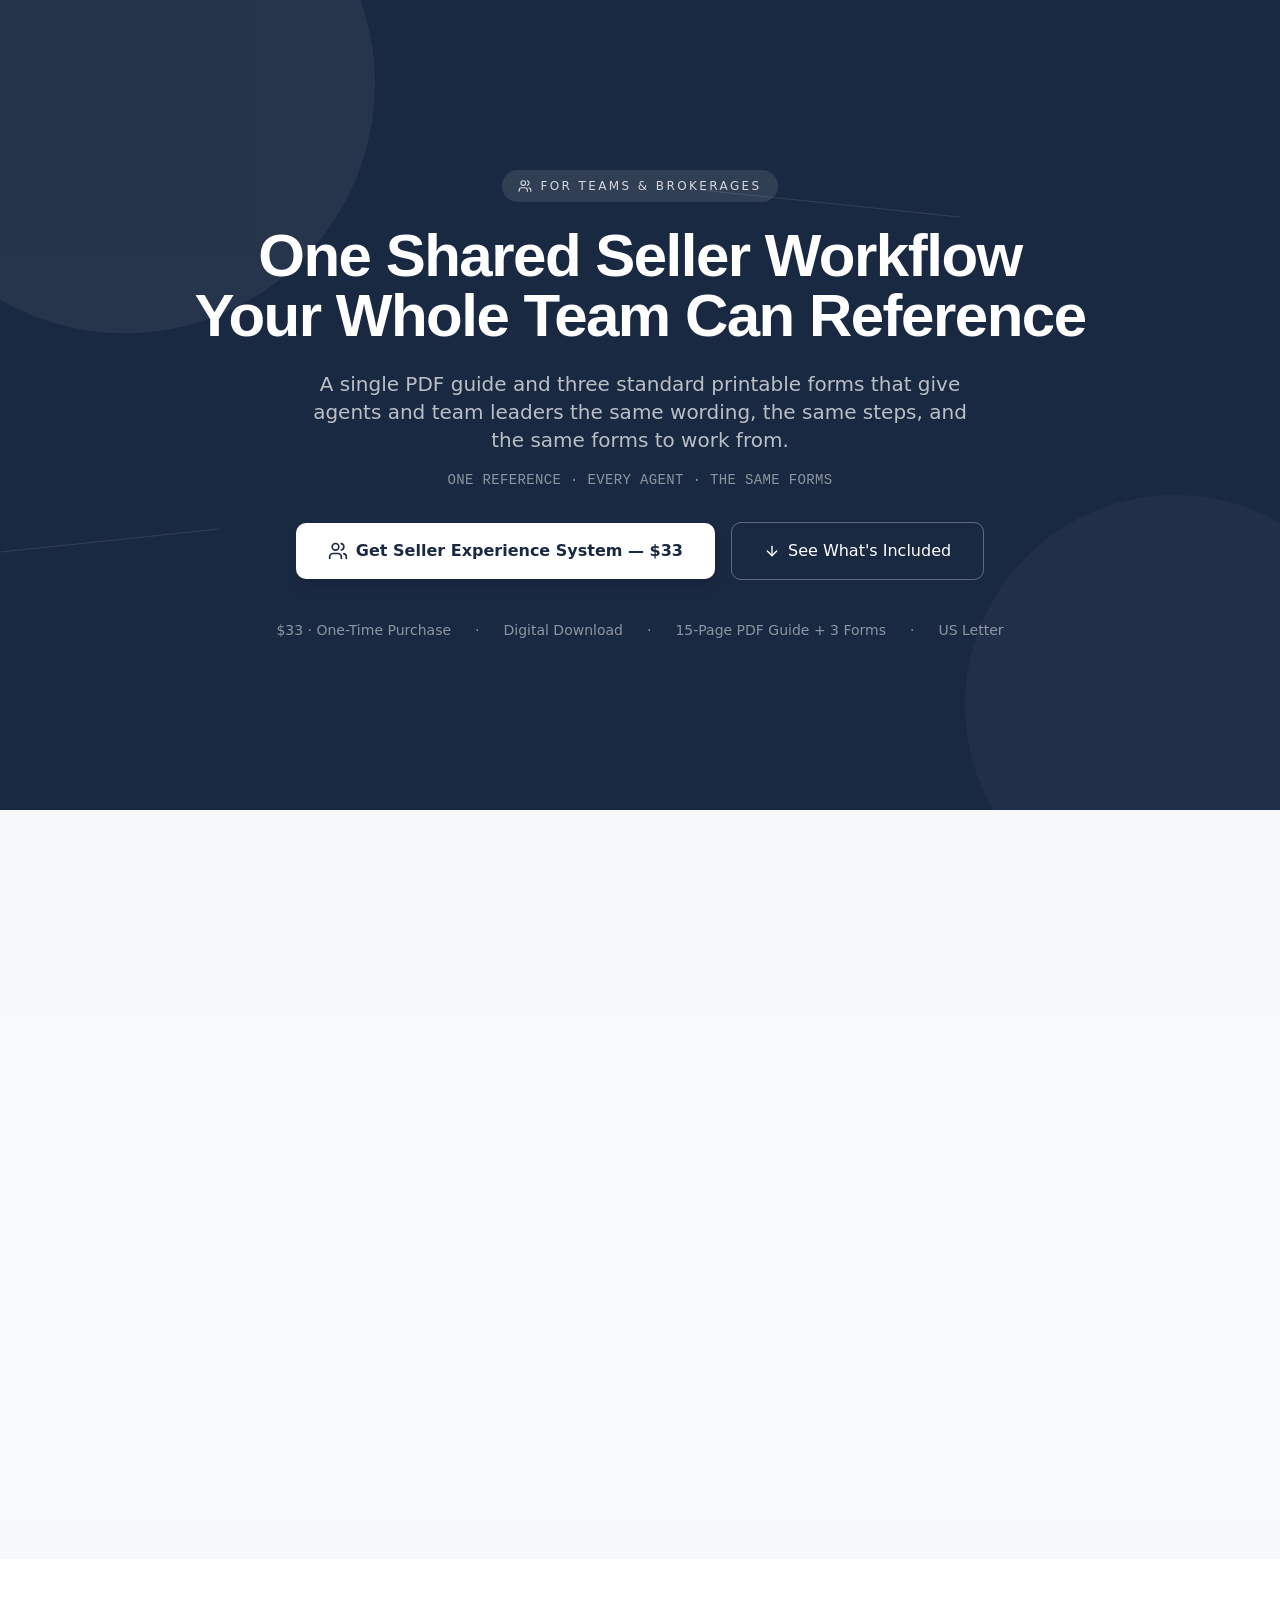
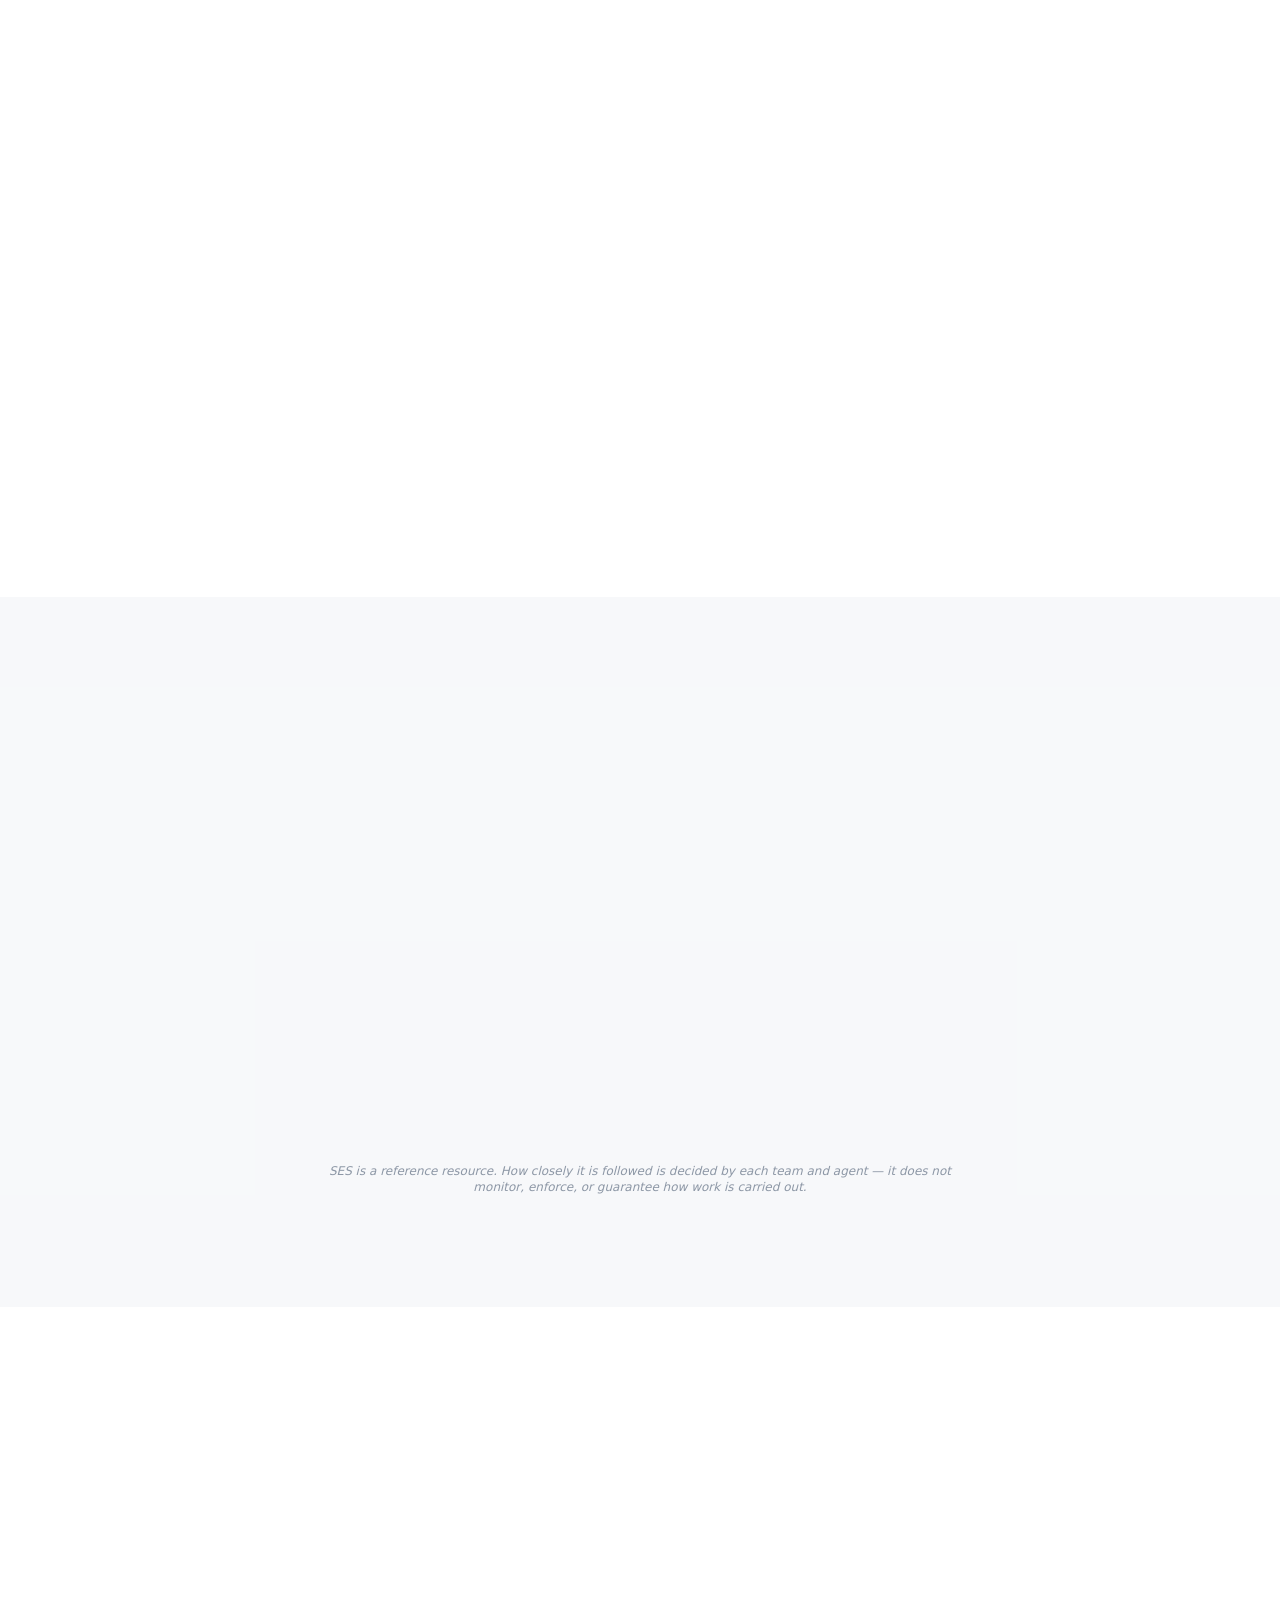
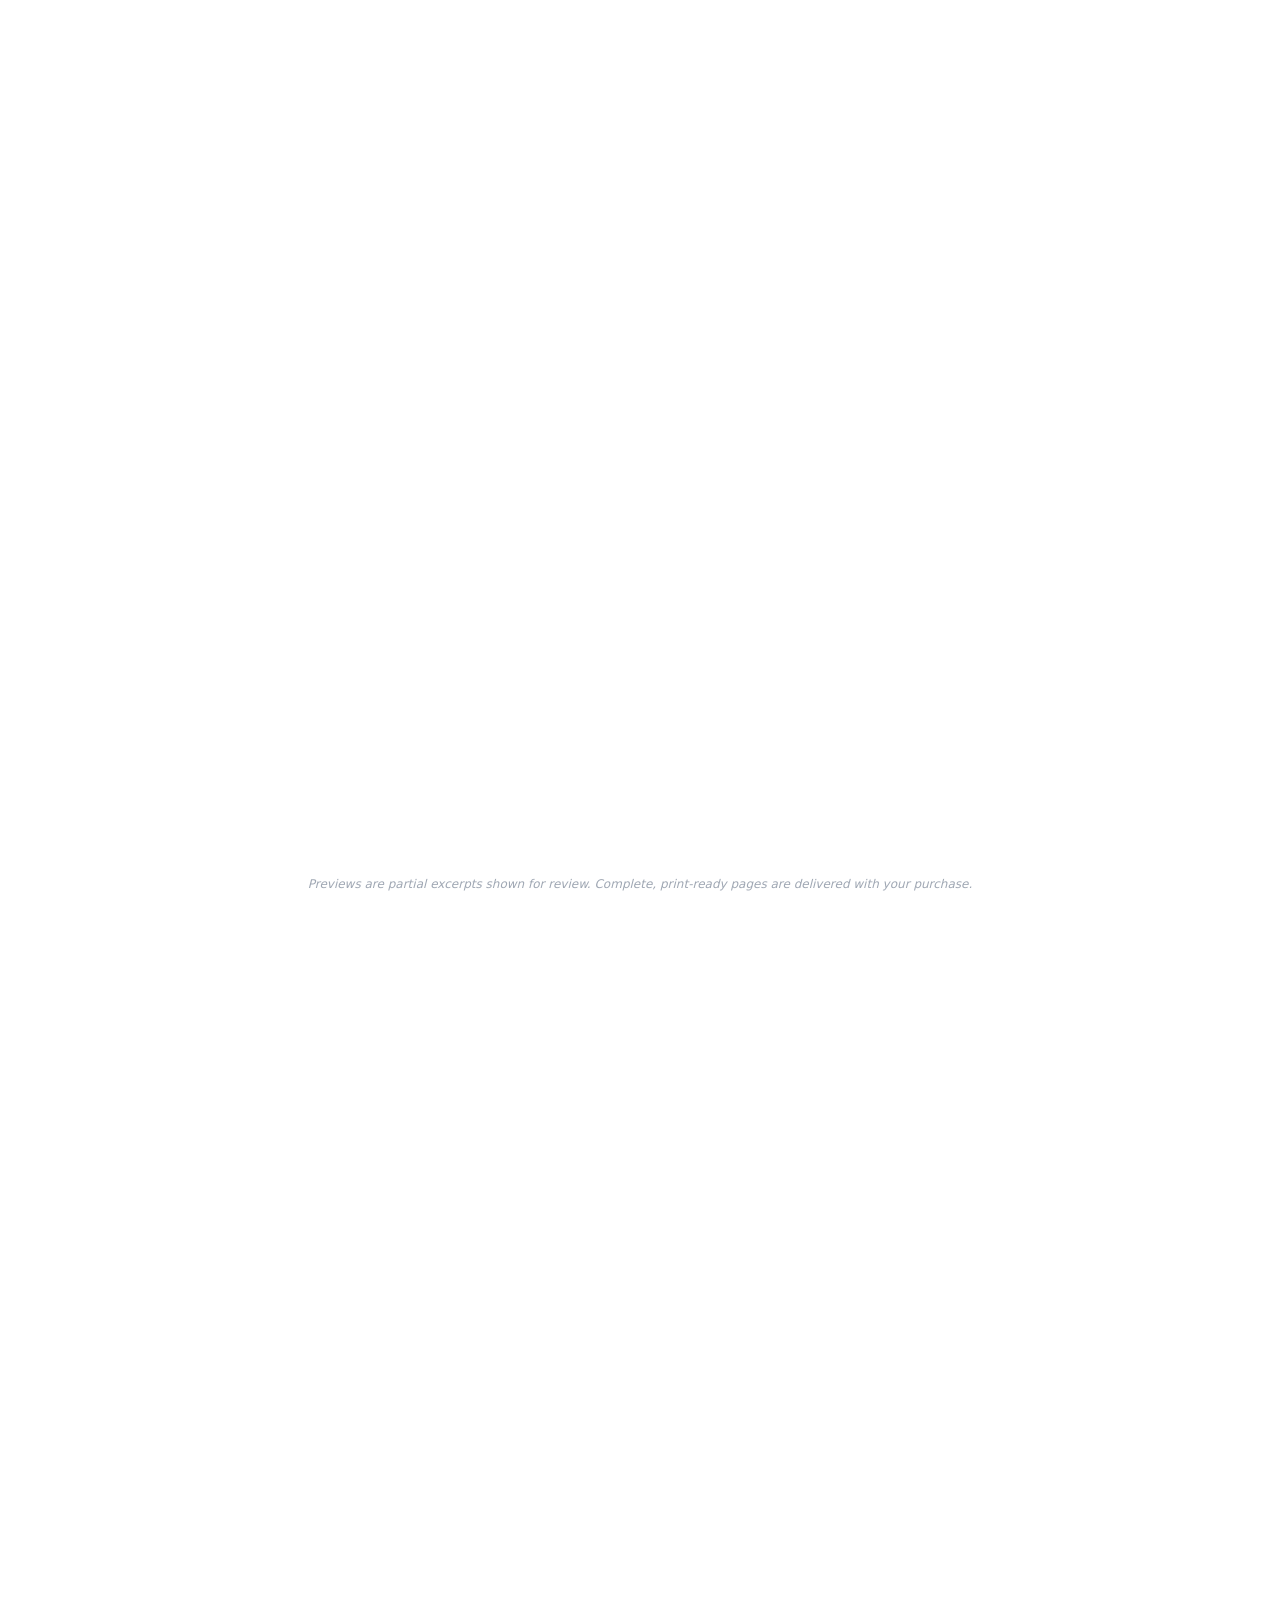
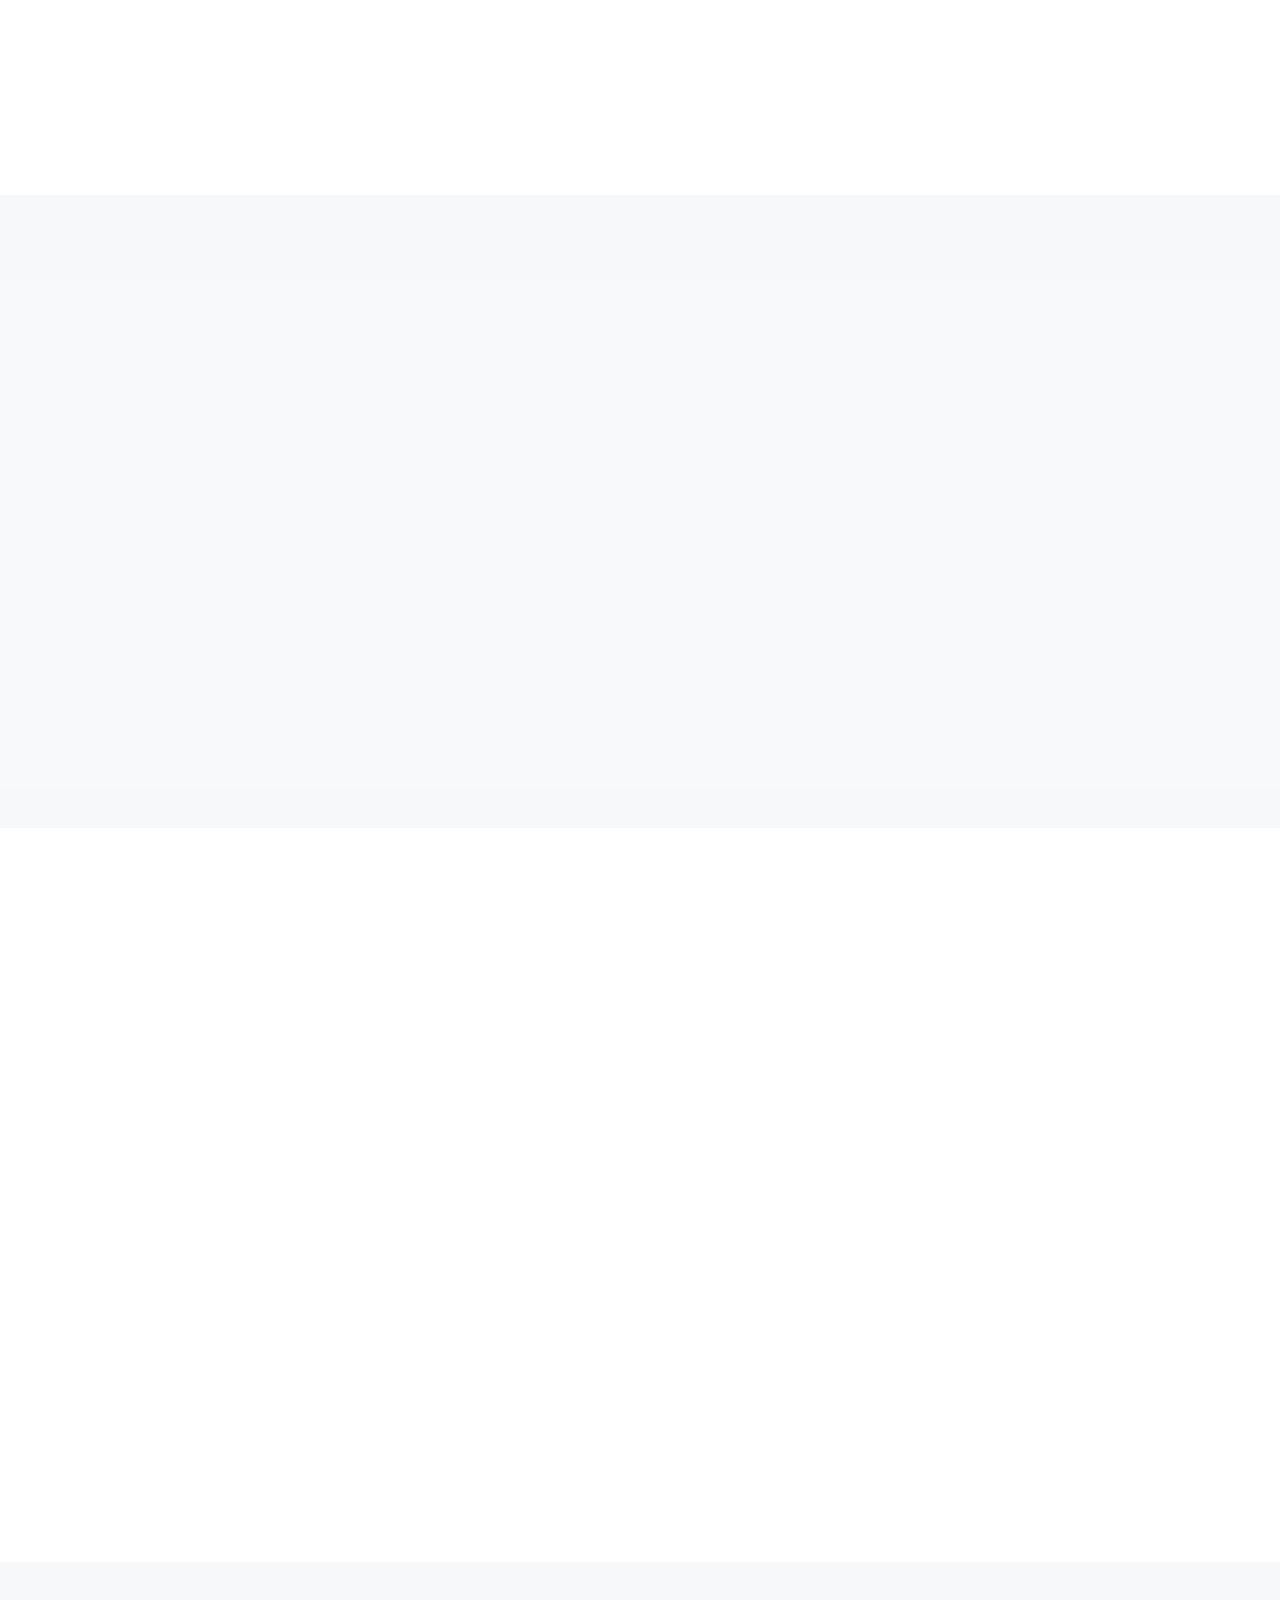
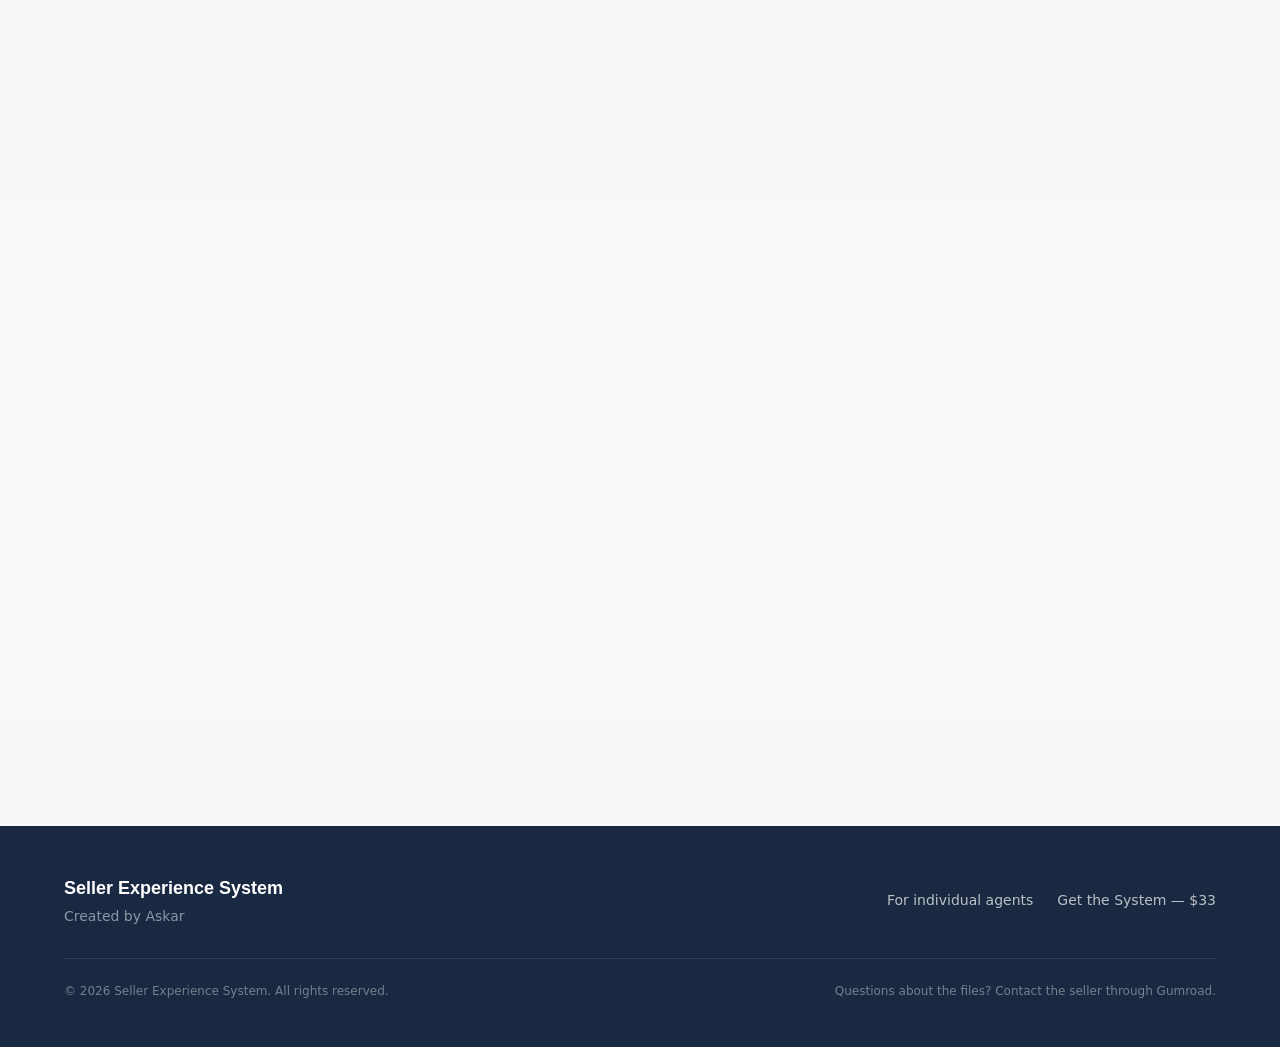
==== teams.html @ e8eef48e "SES landing pages — individuals + teams" ====
<!DOCTYPE html>
<html lang="en"><head><meta charset="utf-8"><meta name="viewport" content="width=device-width, initial-scale=1"><title>🐴 Seller Experience System for Teams &amp; Brokerages — A Shared Seller Workflow</title><meta name="description" content="A shared PDF reference and three standard printable forms that help real estate teams and brokerages work from one consistent seller workflow. $33 one-time purchase."><meta property="og:title" content="Seller Experience System — For Teams &amp; Brokerages"><meta property="og:description" content="One shared reference and three standard forms for agents and team leaders. $33."><meta property="og:image" content="og-image.png"><meta property="og:image:width" content="1200"><meta property="og:image:height" content="630"><meta name="twitter:card" content="summary_large_image"><meta name="twitter:title" content="Seller Experience System — For Teams &amp; Brokerages"><meta name="twitter:description" content="One shared reference and three standard forms for agents and team leaders. $33."><meta name="twitter:image" content="og-image.png"><meta name="twitter:image:width" content="1200"><meta name="twitter:image:height" content="630"><link rel="shortcut icon" href="favicon.svg"><link rel="icon" href="favicon.svg"><link rel="preload" href="/_next/static/media/5c285b27cdda1fe8-s.p.2_mbdogr7ni8i.woff2" as="font" crossorigin="" type="font/woff2"><link rel="preload" href="/_next/static/media/70bc3e132a0a741e-s.p.3t6q91iet4nsy.woff2" as="font" crossorigin="" type="font/woff2"><link rel="preload" href="/_next/static/media/fba5a26ea33df6a3-s.p.18rizl4rsrl42.woff2" as="font" crossorigin="" type="font/woff2"><style>@font-face { font-family: "DM Sans"; font-style: normal; font-weight: 100 1000; font-display: swap; src: url("../media/c3cb240f9c892514-s.3z_x6eowsw16y.woff2") format("woff2"); unicode-range: U+100-2BA, U+2BD-2C5, U+2C7-2CC, U+2CE-2D7, U+2DD-2FF, U+304, U+308, U+329, U+1D00-1DBF, U+1E00-1E9F, U+1EF2-1EFF, U+2020, U+20A0-20AB, U+20AD-20C4, U+2113, U+2C60-2C7F, U+A720-A7FF; }
@font-face { font-family: "DM Sans"; font-style: normal; font-weight: 100 1000; font-display: swap; src: url("../media/5c285b27cdda1fe8-s.p.2_mbdogr7ni8i.woff2") format("woff2"); unicode-range: U+0-FF, U+131, U+152-153, U+2BB-2BC, U+2C6, U+2DA, U+2DC, U+304, U+308, U+329, U+2000-206F, U+20AC, U+2122, U+2191, U+2193, U+2212, U+2215, U+FEFF, U+FFFD; }
@font-face { font-family: "DM Sans Fallback"; src: local("Arial"); ascent-override: 94.9%; descent-override: 29.66%; line-gap-override: 0%; size-adjust: 104.53%; }
.Edek3G_className { font-family: "DM Sans", "DM Sans Fallback"; font-style: normal; }
.Edek3G_variable { --font-sans: "DM Sans", "DM Sans Fallback"; }
@font-face { font-family: "Plus Jakarta Sans"; font-style: normal; font-weight: 200 800; font-display: swap; src: url("../media/0b1dc8ddaa74ba49-s.0e__wj8580tc5.woff2") format("woff2"); unicode-range: U+460-52F, U+1C80-1C8A, U+20B4, U+2DE0-2DFF, U+A640-A69F, U+FE2E-FE2F; }
@font-face { font-family: "Plus Jakarta Sans"; font-style: normal; font-weight: 200 800; font-display: swap; src: url("../media/e629b5bc06499d58-s.10u7vx61f1ie7.woff2") format("woff2"); unicode-range: U+102-103, U+110-111, U+128-129, U+168-169, U+1A0-1A1, U+1AF-1B0, U+300-301, U+303-304, U+308-309, U+323, U+329, U+1EA0-1EF9, U+20AB; }
@font-face { font-family: "Plus Jakarta Sans"; font-style: normal; font-weight: 200 800; font-display: swap; src: url("../media/1a099d89ee94ee96-s.35a5cae5tspm2.woff2") format("woff2"); unicode-range: U+100-2BA, U+2BD-2C5, U+2C7-2CC, U+2CE-2D7, U+2DD-2FF, U+304, U+308, U+329, U+1D00-1DBF, U+1E00-1E9F, U+1EF2-1EFF, U+2020, U+20A0-20AB, U+20AD-20C4, U+2113, U+2C60-2C7F, U+A720-A7FF; }
@font-face { font-family: "Plus Jakarta Sans"; font-style: normal; font-weight: 200 800; font-display: swap; src: url("../media/fba5a26ea33df6a3-s.p.18rizl4rsrl42.woff2") format("woff2"); unicode-range: U+0-FF, U+131, U+152-153, U+2BB-2BC, U+2C6, U+2DA, U+2DC, U+304, U+308, U+329, U+2000-206F, U+20AC, U+2122, U+2191, U+2193, U+2212, U+2215, U+FEFF, U+FFFD; }
@font-face { font-family: "Plus Jakarta Sans Fallback"; src: local("Arial"); ascent-override: 98.88%; descent-override: 21.15%; line-gap-override: 0%; size-adjust: 104.98%; }
.zfJaSa_className { font-family: "Plus Jakarta Sans", "Plus Jakarta Sans Fallback"; font-style: normal; }
.zfJaSa_variable { --font-display: "Plus Jakarta Sans", "Plus Jakarta Sans Fallback"; }
@font-face { font-family: "JetBrains Mono"; font-style: normal; font-weight: 100 800; font-display: swap; src: url("../media/13bf9871fe164e7f-s.2f7nqdagzwx2-.woff2") format("woff2"); unicode-range: U+460-52F, U+1C80-1C8A, U+20B4, U+2DE0-2DFF, U+A640-A69F, U+FE2E-FE2F; }
@font-face { font-family: "JetBrains Mono"; font-style: normal; font-weight: 100 800; font-display: swap; src: url("../media/cc545e633e20c56d-s.176arc174-8zp.woff2") format("woff2"); unicode-range: U+301, U+400-45F, U+490-491, U+4B0-4B1, U+2116; }
@font-face { font-family: "JetBrains Mono"; font-style: normal; font-weight: 100 800; font-display: swap; src: url("../media/71b036adf157cdcf-s.0bp8oijd_gu96.woff2") format("woff2"); unicode-range: U+370-377, U+37A-37F, U+384-38A, U+38C, U+38E-3A1, U+3A3-3FF; }
@font-face { font-family: "JetBrains Mono"; font-style: normal; font-weight: 100 800; font-display: swap; src: url("../media/89b21bb081cb7469-s.1fby2rem9ngyr.woff2") format("woff2"); unicode-range: U+102-103, U+110-111, U+128-129, U+168-169, U+1A0-1A1, U+1AF-1B0, U+300-301, U+303-304, U+308-309, U+323, U+329, U+1EA0-1EF9, U+20AB; }
@font-face { font-family: "JetBrains Mono"; font-style: normal; font-weight: 100 800; font-display: swap; src: url("../media/3fe682a82f50d426-s.0vfdmo25voy_0.woff2") format("woff2"); unicode-range: U+100-2BA, U+2BD-2C5, U+2C7-2CC, U+2CE-2D7, U+2DD-2FF, U+304, U+308, U+329, U+1D00-1DBF, U+1E00-1E9F, U+1EF2-1EFF, U+2020, U+20A0-20AB, U+20AD-20C4, U+2113, U+2C60-2C7F, U+A720-A7FF; }
@font-face { font-family: "JetBrains Mono"; font-style: normal; font-weight: 100 800; font-display: swap; src: url("../media/70bc3e132a0a741e-s.p.3t6q91iet4nsy.woff2") format("woff2"); unicode-range: U+0-FF, U+131, U+152-153, U+2BB-2BC, U+2C6, U+2DA, U+2DC, U+304, U+308, U+329, U+2000-206F, U+20AC, U+2122, U+2191, U+2193, U+2212, U+2215, U+FEFF, U+FFFD; }
@font-face { font-family: "JetBrains Mono Fallback"; src: local("Arial"); ascent-override: 75.79%; descent-override: 22.29%; line-gap-override: 0%; size-adjust: 134.59%; }
.D88TVW_className { font-family: "JetBrains Mono", "JetBrains Mono Fallback"; font-style: normal; }
.D88TVW_variable { --font-mono: "JetBrains Mono", "JetBrains Mono Fallback"; }
*, ::before, ::after { box-sizing: border-box; border: 0px solid rgb(229, 231, 235); }
::before, ::after { --tw-content: ""; }
html, :host { text-size-adjust: 100%; tab-size: 4; line-height: 1.5; font-family: var(--font-sans), system-ui, sans-serif; font-feature-settings: normal; font-variation-settings: normal; -webkit-tap-highlight-color: transparent; }
body { line-height: inherit; margin: 0px; }
hr { height: 0px; color: inherit; border-top-width: 1px; }
abbr:where([title]) { text-decoration: underline dotted; }
h1, h2, h3, h4, h5, h6 { font-size: inherit; font-weight: inherit; }
a { color: inherit; text-decoration: inherit; }
b, strong { font-weight: bolder; }
code, kbd, samp, pre { font-family: var(--font-mono), ui-monospace, monospace; font-feature-settings: normal; font-variation-settings: normal; font-size: 1em; }
small { font-size: 80%; }
sub, sup { vertical-align: baseline; font-size: 75%; line-height: 0; position: relative; }
sub { bottom: -0.25em; }
sup { top: -0.5em; }
table { text-indent: 0px; border-color: inherit; border-collapse: collapse; }
button, input, optgroup, select, textarea { font-feature-settings: inherit; font-variation-settings: inherit; font-family: inherit; font-size: 100%; font-weight: inherit; line-height: inherit; color: inherit; margin: 0px; padding: 0px; }
button, select { text-transform: none; }
button, [type="button"], [type="reset"], [type="submit"] { appearance: button; background-color: rgba(0, 0, 0, 0); background-image: none; }
progress { vertical-align: baseline; }
::-webkit-inner-spin-button { height: auto; }
::-webkit-outer-spin-button { height: auto; }
[type="search"] { appearance: textfield; outline-offset: -2px; }
::-webkit-search-decoration { appearance: none; }
::-webkit-file-upload-button { appearance: button; font: inherit; }
summary { display: list-item; }
blockquote, dl, dd, h1, h2, h3, h4, h5, h6, hr, figure, p, pre { margin: 0px; }
fieldset { margin: 0px; padding: 0px; }
legend { padding: 0px; }
ol, ul, menu { margin: 0px; padding: 0px; list-style: none; }
dialog { padding: 0px; }
textarea { resize: vertical; }
input::placeholder, textarea::placeholder { opacity: 1; color: rgb(156, 163, 175); }
button, [role="button"] { cursor: pointer; }
:disabled { cursor: default; }
img, svg, video, canvas, audio, iframe, embed, object { vertical-align: middle; display: block; }
img, video { max-width: 100%; height: auto; }
[hidden] { display: none; }
:root { --background: 0 0% 100%; --foreground: 215 42% 18%; --card: 210 20% 97%; --card-foreground: 215 42% 18%; --popover: 0 0% 100%; --popover-foreground: 215 42% 18%; --primary: 218 43% 18%; --primary-foreground: 0 0% 100%; --secondary: 213 30% 93%; --secondary-foreground: 215 42% 18%; --muted: 210 20% 95%; --muted-foreground: 215 15% 44%; --accent: 213 30% 88%; --accent-foreground: 215 42% 18%; --destructive: 0 84% 60%; --destructive-foreground: 0 0% 10%; --border: 214 20% 88%; --input: 214 20% 88%; --ring: 218 43% 18%; --radius: .625rem; --shadow-sm: 0 1px 3px #00000014; --shadow-md: 0 4px 12px #0000001a; --shadow-lg: 0 8px 24px #0000001f; --duration-fast: .15s; --duration-normal: .25s; --duration-slow: .35s; }
* { border-color: hsl(var(--border)); }
body { background-color: hsl(var(--background)); color: hsl(var(--foreground)); }
*, ::before, ::after, ::backdrop { --tw-border-spacing-x: 0; --tw-border-spacing-y: 0; --tw-translate-x: 0; --tw-translate-y: 0; --tw-rotate: 0; --tw-skew-x: 0; --tw-skew-y: 0; --tw-scale-x: 1; --tw-scale-y: 1; --tw-pan-x: ; --tw-pan-y: ; --tw-pinch-zoom: ; --tw-scroll-snap-strictness: proximity; --tw-gradient-from-position: ; --tw-gradient-via-position: ; --tw-gradient-to-position: ; --tw-ordinal: ; --tw-slashed-zero: ; --tw-numeric-figure: ; --tw-numeric-spacing: ; --tw-numeric-fraction: ; --tw-ring-inset: ; --tw-ring-offset-width: 0px; --tw-ring-offset-color: #fff; --tw-ring-color: #3b82f680; --tw-ring-offset-shadow: 0 0 #0000; --tw-ring-shadow: 0 0 #0000; --tw-shadow: 0 0 #0000; --tw-shadow-colored: 0 0 #0000; --tw-blur: ; --tw-brightness: ; --tw-contrast: ; --tw-grayscale: ; --tw-hue-rotate: ; --tw-invert: ; --tw-saturate: ; --tw-sepia: ; --tw-drop-shadow: ; --tw-backdrop-blur: ; --tw-backdrop-brightness: ; --tw-backdrop-contrast: ; --tw-backdrop-grayscale: ; --tw-backdrop-hue-rotate: ; --tw-backdrop-invert: ; --tw-backdrop-opacity: ; --tw-backdrop-saturate: ; --tw-backdrop-sepia: ; }
.sr-only { clip: rect(0px, 0px, 0px, 0px); white-space: nowrap; border-width: 0px; width: 1px; height: 1px; margin: -1px; padding: 0px; position: absolute; overflow: hidden; }
.pointer-events-none { pointer-events: none; }
.pointer-events-auto { pointer-events: auto; }
.visible { visibility: visible; }
.invisible { visibility: hidden; }
.fixed { position: fixed; }
.absolute { position: absolute; }
.relative { position: relative; }
.sticky { position: sticky; }
.inset-0 { inset: 0px; }
.inset-x-0 { left: 0px; right: 0px; }
.inset-y-0 { top: 0px; bottom: 0px; }
.-bottom-12 { bottom: -3rem; }
.-left-12 { left: -3rem; }
.-right-12 { right: -3rem; }
.-top-12 { top: -3rem; }
.bottom-0 { bottom: 0px; }
.bottom-4 { bottom: 1rem; }
.left-0 { left: 0px; }
.left-1 { left: 0.25rem; }
.left-1\/2 { left: 50%; }
.left-1\/4 { left: 25%; }
.left-2 { left: 0.5rem; }
.left-6 { left: 1.5rem; }
.left-\[11px\] { left: 11px; }
.left-\[50\%\] { left: 50%; }
.right-0 { right: 0px; }
.right-1 { right: 0.25rem; }
.right-1\/4 { right: 25%; }
.right-2 { right: 0.5rem; }
.right-4 { right: 1rem; }
.top-0 { top: 0px; }
.top-1\/2 { top: 50%; }
.top-1\/3 { top: 33.3333%; }
.top-1\/4 { top: 25%; }
.top-2 { top: 0.5rem; }
.top-2\/3 { top: 66.6667%; }
.top-4 { top: 1rem; }
.top-8 { top: 2rem; }
.top-\[1px\] { top: 1px; }
.top-\[50\%\] { top: 50%; }
.top-\[60\%\] { top: 60%; }
.top-full { top: 100%; }
.z-10 { z-index: 10; }
.z-30 { z-index: 30; }
.z-40 { z-index: 40; }
.z-50 { z-index: 50; }
.z-\[100\] { z-index: 100; }
.z-\[1\] { z-index: 1; }
.-mx-1 { margin-left: -0.25rem; margin-right: -0.25rem; }
.mx-auto { margin-left: auto; margin-right: auto; }
.my-1 { margin-top: 0.25rem; margin-bottom: 0.25rem; }
.-ml-4 { margin-left: -1rem; }
.-ml-\[18px\] { margin-left: -18px; }
.-mt-4 { margin-top: -1rem; }
.mb-1 { margin-bottom: 0.25rem; }
.mb-10 { margin-bottom: 2.5rem; }
.mb-14 { margin-bottom: 3.5rem; }
.mb-2 { margin-bottom: 0.5rem; }
.mb-3 { margin-bottom: 0.75rem; }
.mb-4 { margin-bottom: 1rem; }
.mb-5 { margin-bottom: 1.25rem; }
.mb-6 { margin-bottom: 1.5rem; }
.mb-8 { margin-bottom: 2rem; }
.ml-1 { margin-left: 0.25rem; }
.ml-2 { margin-left: 0.5rem; }
.ml-auto { margin-left: auto; }
.mr-2 { margin-right: 0.5rem; }
.mt-0 { margin-top: 0px; }
.mt-0\.5 { margin-top: 0.125rem; }
.mt-1 { margin-top: 0.25rem; }
.mt-1\.5 { margin-top: 0.375rem; }
.mt-14 { margin-top: 3.5rem; }
.mt-2 { margin-top: 0.5rem; }
.mt-24 { margin-top: 6rem; }
.mt-4 { margin-top: 1rem; }
.mt-6 { margin-top: 1.5rem; }
.mt-8 { margin-top: 2rem; }
.mt-auto { margin-top: auto; }
.block { display: block; }
.inline-block { display: inline-block; }
.flex { display: flex; }
.inline-flex { display: inline-flex; }
.table { display: table; }
.grid { display: grid; }
.hidden { display: none; }
.aspect-\[760\/453\] { aspect-ratio: 760 / 453; }
.aspect-\[760\/536\] { aspect-ratio: 760 / 536; }
.aspect-\[800\/1035\] { aspect-ratio: 800 / 1035; }
.aspect-square { aspect-ratio: 1 / 1; }
.h-1 { height: 0.25rem; }
.h-1\.5 { height: 0.375rem; }
.h-10 { height: 2.5rem; }
.h-11 { height: 2.75rem; }
.h-12 { height: 3rem; }
.h-14 { height: 3.5rem; }
.h-2 { height: 0.5rem; }
.h-2\.5 { height: 0.625rem; }
.h-3 { height: 0.75rem; }
.h-3\.5 { height: 0.875rem; }
.h-4 { height: 1rem; }
.h-5 { height: 1.25rem; }
.h-6 { height: 1.5rem; }
.h-7 { height: 1.75rem; }
.h-8 { height: 2rem; }
.h-9 { height: 2.25rem; }
.h-\[1px\] { height: 1px; }
.h-\[2px\] { height: 2px; }
.h-\[400px\] { height: 400px; }
.h-\[420px\] { height: 420px; }
.h-\[500px\] { height: 500px; }
.h-\[600px\] { height: 600px; }
.h-\[var\(--radix-navigation-menu-viewport-height\)\] { height: var(--radix-navigation-menu-viewport-height); }
.h-\[var\(--radix-select-trigger-height\)\] { height: var(--radix-select-trigger-height); }
.h-auto { height: auto; }
.h-full { height: 100%; }
.h-px { height: 1px; }
.max-h-96 { max-height: 24rem; }
.max-h-\[300px\] { max-height: 300px; }
.max-h-screen { max-height: 100vh; }
.min-h-\[80px\] { min-height: 80px; }
.min-h-\[90vh\] { min-height: 90vh; }
.min-h-screen { min-height: 100vh; }
.w-1 { width: 0.25rem; }
.w-1\.5 { width: 0.375rem; }
.w-10 { width: 2.5rem; }
.w-11 { width: 2.75rem; }
.w-12 { width: 3rem; }
.w-14 { width: 3.5rem; }
.w-2 { width: 0.5rem; }
.w-2\.5 { width: 0.625rem; }
.w-3 { width: 0.75rem; }
.w-3\.5 { width: 0.875rem; }
.w-3\/4 { width: 75%; }
.w-4 { width: 1rem; }
.w-5 { width: 1.25rem; }
.w-6 { width: 1.5rem; }
.w-64 { width: 16rem; }
.w-7 { width: 1.75rem; }
.w-72 { width: 18rem; }
.w-8 { width: 2rem; }
.w-9 { width: 2.25rem; }
.w-\[100px\] { width: 100px; }
.w-\[1px\] { width: 1px; }
.w-\[200px\] { width: 200px; }
.w-\[220px\] { width: 220px; }
.w-\[260px\] { width: 260px; }
.w-\[2px\] { width: 2px; }
.w-\[300px\] { width: 300px; }
.w-\[400px\] { width: 400px; }
.w-\[420px\] { width: 420px; }
.w-\[500px\] { width: 500px; }
.w-\[600px\] { width: 600px; }
.w-auto { width: auto; }
.w-full { width: 100%; }
.w-max { width: max-content; }
.w-px { width: 1px; }
.min-w-0 { min-width: 0px; }
.min-w-\[12rem\] { min-width: 12rem; }
.min-w-\[8rem\] { min-width: 8rem; }
.min-w-\[var\(--radix-select-trigger-width\)\] { min-width: var(--radix-select-trigger-width); }
.max-w-2xl { max-width: 42rem; }
.max-w-3xl { max-width: 48rem; }
.max-w-4xl { max-width: 56rem; }
.max-w-6xl { max-width: 72rem; }
.max-w-7xl { max-width: 80rem; }
.max-w-\[1200px\] { max-width: 1200px; }
.max-w-full { max-width: 100%; }
.max-w-lg { max-width: 32rem; }
.max-w-max { max-width: max-content; }
.max-w-md { max-width: 28rem; }
.flex-1 { flex: 1 1 0%; }
.flex-shrink-0, .shrink-0 { flex-shrink: 0; }
.grow { flex-grow: 1; }
.grow-0 { flex-grow: 0; }
.basis-full { flex-basis: 100%; }
.caption-bottom { caption-side: bottom; }
.border-collapse { border-collapse: collapse; }
.-translate-x-1\/2 { --tw-translate-x: -50%; transform: translate(var(--tw-translate-x), var(--tw-translate-y)) rotate(var(--tw-rotate)) skewX(var(--tw-skew-x)) skewY(var(--tw-skew-y)) scaleX(var(--tw-scale-x)) scaleY(var(--tw-scale-y)); }
.-translate-x-1\/4 { --tw-translate-x: -25%; transform: translate(var(--tw-translate-x), var(--tw-translate-y)) rotate(var(--tw-rotate)) skewX(var(--tw-skew-x)) skewY(var(--tw-skew-y)) scaleX(var(--tw-scale-x)) scaleY(var(--tw-scale-y)); }
.-translate-x-full { --tw-translate-x: -100%; transform: translate(var(--tw-translate-x), var(--tw-translate-y)) rotate(var(--tw-rotate)) skewX(var(--tw-skew-x)) skewY(var(--tw-skew-y)) scaleX(var(--tw-scale-x)) scaleY(var(--tw-scale-y)); }
.-translate-y-1\/2 { --tw-translate-y: -50%; transform: translate(var(--tw-translate-x), var(--tw-translate-y)) rotate(var(--tw-rotate)) skewX(var(--tw-skew-x)) skewY(var(--tw-skew-y)) scaleX(var(--tw-scale-x)) scaleY(var(--tw-scale-y)); }
.-translate-y-1\/3 { --tw-translate-y: -33.3333%; transform: translate(var(--tw-translate-x), var(--tw-translate-y)) rotate(var(--tw-rotate)) skewX(var(--tw-skew-x)) skewY(var(--tw-skew-y)) scaleX(var(--tw-scale-x)) scaleY(var(--tw-scale-y)); }
.translate-x-0 { --tw-translate-x: 0px; transform: translate(var(--tw-translate-x), var(--tw-translate-y)) rotate(var(--tw-rotate)) skewX(var(--tw-skew-x)) skewY(var(--tw-skew-y)) scaleX(var(--tw-scale-x)) scaleY(var(--tw-scale-y)); }
.translate-x-1\/4 { --tw-translate-x: 25%; transform: translate(var(--tw-translate-x), var(--tw-translate-y)) rotate(var(--tw-rotate)) skewX(var(--tw-skew-x)) skewY(var(--tw-skew-y)) scaleX(var(--tw-scale-x)) scaleY(var(--tw-scale-y)); }
.translate-x-\[-50\%\] { --tw-translate-x: -50%; transform: translate(var(--tw-translate-x), var(--tw-translate-y)) rotate(var(--tw-rotate)) skewX(var(--tw-skew-x)) skewY(var(--tw-skew-y)) scaleX(var(--tw-scale-x)) scaleY(var(--tw-scale-y)); }
.translate-y-1\/4 { --tw-translate-y: 25%; transform: translate(var(--tw-translate-x), var(--tw-translate-y)) rotate(var(--tw-rotate)) skewX(var(--tw-skew-x)) skewY(var(--tw-skew-y)) scaleX(var(--tw-scale-x)) scaleY(var(--tw-scale-y)); }
.translate-y-\[-50\%\] { --tw-translate-y: -50%; transform: translate(var(--tw-translate-x), var(--tw-translate-y)) rotate(var(--tw-rotate)) skewX(var(--tw-skew-x)) skewY(var(--tw-skew-y)) scaleX(var(--tw-scale-x)) scaleY(var(--tw-scale-y)); }
.-rotate-45 { --tw-rotate: -45deg; transform: translate(var(--tw-translate-x), var(--tw-translate-y)) rotate(var(--tw-rotate)) skewX(var(--tw-skew-x)) skewY(var(--tw-skew-y)) scaleX(var(--tw-scale-x)) scaleY(var(--tw-scale-y)); }
.-rotate-6 { --tw-rotate: -6deg; transform: translate(var(--tw-translate-x), var(--tw-translate-y)) rotate(var(--tw-rotate)) skewX(var(--tw-skew-x)) skewY(var(--tw-skew-y)) scaleX(var(--tw-scale-x)) scaleY(var(--tw-scale-y)); }
.rotate-0 { --tw-rotate: 0deg; transform: translate(var(--tw-translate-x), var(--tw-translate-y)) rotate(var(--tw-rotate)) skewX(var(--tw-skew-x)) skewY(var(--tw-skew-y)) scaleX(var(--tw-scale-x)) scaleY(var(--tw-scale-y)); }
.rotate-12 { --tw-rotate: 12deg; transform: translate(var(--tw-translate-x), var(--tw-translate-y)) rotate(var(--tw-rotate)) skewX(var(--tw-skew-x)) skewY(var(--tw-skew-y)) scaleX(var(--tw-scale-x)) scaleY(var(--tw-scale-y)); }
.rotate-180 { --tw-rotate: 180deg; transform: translate(var(--tw-translate-x), var(--tw-translate-y)) rotate(var(--tw-rotate)) skewX(var(--tw-skew-x)) skewY(var(--tw-skew-y)) scaleX(var(--tw-scale-x)) scaleY(var(--tw-scale-y)); }
.rotate-45 { --tw-rotate: 45deg; transform: translate(var(--tw-translate-x), var(--tw-translate-y)) rotate(var(--tw-rotate)) skewX(var(--tw-skew-x)) skewY(var(--tw-skew-y)) scaleX(var(--tw-scale-x)) scaleY(var(--tw-scale-y)); }
.rotate-6 { --tw-rotate: 6deg; transform: translate(var(--tw-translate-x), var(--tw-translate-y)) rotate(var(--tw-rotate)) skewX(var(--tw-skew-x)) skewY(var(--tw-skew-y)) scaleX(var(--tw-scale-x)) scaleY(var(--tw-scale-y)); }
.rotate-90 { --tw-rotate: 90deg; transform: translate(var(--tw-translate-x), var(--tw-translate-y)) rotate(var(--tw-rotate)) skewX(var(--tw-skew-x)) skewY(var(--tw-skew-y)) scaleX(var(--tw-scale-x)) scaleY(var(--tw-scale-y)); }
.scale-0 { --tw-scale-x: 0; --tw-scale-y: 0; transform: translate(var(--tw-translate-x), var(--tw-translate-y)) rotate(var(--tw-rotate)) skewX(var(--tw-skew-x)) skewY(var(--tw-skew-y)) scaleX(var(--tw-scale-x)) scaleY(var(--tw-scale-y)); }
.scale-100 { --tw-scale-x: 1; --tw-scale-y: 1; transform: translate(var(--tw-translate-x), var(--tw-translate-y)) rotate(var(--tw-rotate)) skewX(var(--tw-skew-x)) skewY(var(--tw-skew-y)) scaleX(var(--tw-scale-x)) scaleY(var(--tw-scale-y)); }
.transform { transform: translate(var(--tw-translate-x), var(--tw-translate-y)) rotate(var(--tw-rotate)) skewX(var(--tw-skew-x)) skewY(var(--tw-skew-y)) scaleX(var(--tw-scale-x)) scaleY(var(--tw-scale-y)); }
@keyframes pulse { 
  50% { opacity: 0.5; }
}
.animate-pulse { animation: 2s cubic-bezier(0.4, 0, 0.6, 1) 0s infinite normal none running pulse; }
@keyframes spin { 
  100% { transform: rotate(360deg); }
}
.animate-spin { animation: 1s linear 0s infinite normal none running spin; }
.cursor-default { cursor: default; }
.cursor-pointer { cursor: pointer; }
.touch-none { touch-action: none; }
.select-none { user-select: none; }
.scroll-mt-28 { scroll-margin-top: 7rem; }
.list-none { list-style-type: none; }
.grid-cols-11 { grid-template-columns: repeat(11, minmax(0px, 1fr)); }
.flex-row { flex-direction: row; }
.flex-col { flex-direction: column; }
.flex-col-reverse { flex-direction: column-reverse; }
.flex-wrap { flex-wrap: wrap; }
.items-start { align-items: flex-start; }
.items-end { align-items: flex-end; }
.items-center { align-items: center; }
.justify-start { justify-content: flex-start; }
.justify-center { justify-content: center; }
.justify-between { justify-content: space-between; }
.gap-1 { gap: 0.25rem; }
.gap-1\.5 { gap: 0.375rem; }
.gap-2 { gap: 0.5rem; }
.gap-3 { gap: 0.75rem; }
.gap-4 { gap: 1rem; }
.gap-5 { gap: 1.25rem; }
.gap-6 { gap: 1.5rem; }
.gap-x-6 { column-gap: 1.5rem; }
.gap-y-2 { row-gap: 0.5rem; }
.space-x-1 > :not([hidden]) ~ :not([hidden]) { --tw-space-x-reverse: 0; margin-right: calc(.25rem * var(--tw-space-x-reverse)); margin-left: calc(.25rem * calc(1 - var(--tw-space-x-reverse))); }
.space-x-2 > :not([hidden]) ~ :not([hidden]) { --tw-space-x-reverse: 0; margin-right: calc(.5rem * var(--tw-space-x-reverse)); margin-left: calc(.5rem * calc(1 - var(--tw-space-x-reverse))); }
.space-x-4 > :not([hidden]) ~ :not([hidden]) { --tw-space-x-reverse: 0; margin-right: calc(1rem * var(--tw-space-x-reverse)); margin-left: calc(1rem * calc(1 - var(--tw-space-x-reverse))); }
.space-y-0 > :not([hidden]) ~ :not([hidden]) { --tw-space-y-reverse: 0; margin-top: calc(0px * calc(1 - var(--tw-space-y-reverse))); margin-bottom: calc(0px * var(--tw-space-y-reverse)); }
.space-y-1 > :not([hidden]) ~ :not([hidden]) { --tw-space-y-reverse: 0; margin-top: calc(.25rem * calc(1 - var(--tw-space-y-reverse))); margin-bottom: calc(.25rem * var(--tw-space-y-reverse)); }
.space-y-1\.5 > :not([hidden]) ~ :not([hidden]) { --tw-space-y-reverse: 0; margin-top: calc(.375rem * calc(1 - var(--tw-space-y-reverse))); margin-bottom: calc(.375rem * var(--tw-space-y-reverse)); }
.space-y-2 > :not([hidden]) ~ :not([hidden]) { --tw-space-y-reverse: 0; margin-top: calc(.5rem * calc(1 - var(--tw-space-y-reverse))); margin-bottom: calc(.5rem * var(--tw-space-y-reverse)); }
.space-y-3 > :not([hidden]) ~ :not([hidden]) { --tw-space-y-reverse: 0; margin-top: calc(.75rem * calc(1 - var(--tw-space-y-reverse))); margin-bottom: calc(.75rem * var(--tw-space-y-reverse)); }
.space-y-4 > :not([hidden]) ~ :not([hidden]) { --tw-space-y-reverse: 0; margin-top: calc(1rem * calc(1 - var(--tw-space-y-reverse))); margin-bottom: calc(1rem * var(--tw-space-y-reverse)); }
.space-y-5 > :not([hidden]) ~ :not([hidden]) { --tw-space-y-reverse: 0; margin-top: calc(1.25rem * calc(1 - var(--tw-space-y-reverse))); margin-bottom: calc(1.25rem * var(--tw-space-y-reverse)); }
.space-y-6 > :not([hidden]) ~ :not([hidden]) { --tw-space-y-reverse: 0; margin-top: calc(1.5rem * calc(1 - var(--tw-space-y-reverse))); margin-bottom: calc(1.5rem * var(--tw-space-y-reverse)); }
.overflow-auto { overflow: auto; }
.overflow-hidden { overflow: hidden; }
.overflow-y-auto { overflow-y: auto; }
.overflow-x-hidden { overflow-x: hidden; }
.whitespace-nowrap { white-space: nowrap; }
.break-words { overflow-wrap: break-word; }
.rounded-\[inherit\] { border-radius: inherit; }
.rounded-full { border-radius: 9999px; }
.rounded-lg { border-radius: var(--radius); }
.rounded-md { border-radius: calc(var(--radius) - 2px); }
.rounded-sm { border-radius: calc(var(--radius) - 4px); }
.rounded-t-\[10px\] { border-top-left-radius: 10px; border-top-right-radius: 10px; }
.rounded-tl-sm { border-top-left-radius: calc(var(--radius) - 4px); }
.border { border-width: 1px; }
.border-2 { border-width: 2px; }
.border-y { border-top-width: 1px; border-bottom-width: 1px; }
.border-b { border-bottom-width: 1px; }
.border-l { border-left-width: 1px; }
.border-r { border-right-width: 1px; }
.border-t { border-top-width: 1px; }
.border-black\/10 { border-color: rgba(0, 0, 0, 0.1); }
.border-black\/\[0\.08\] { border-color: rgba(0, 0, 0, 0.08); }
.border-border { border-color: hsl(var(--border)); }
.border-border\/50 { border-color: hsl(var(--border) / .5); }
.border-destructive { border-color: hsl(var(--destructive)); }
.border-destructive\/50 { border-color: hsl(var(--destructive) / .5); }
.border-emerald-500 { --tw-border-opacity: 1; border-color: rgb(16 185 129/var(--tw-border-opacity)); }
.border-input { border-color: hsl(var(--input)); }
.border-primary { border-color: hsl(var(--primary)); }
.border-primary\/10 { border-color: hsl(var(--primary) / .1); }
.border-transparent { border-color: rgba(0, 0, 0, 0); }
.border-white\/10 { border-color: rgba(255, 255, 255, 0.1); }
.border-white\/20 { border-color: rgba(255, 255, 255, 0.2); }
.border-white\/30 { border-color: rgba(255, 255, 255, 0.3); }
.border-l-transparent { border-left-color: rgba(0, 0, 0, 0); }
.border-t-transparent { border-top-color: rgba(0, 0, 0, 0); }
.bg-accent { background-color: hsl(var(--accent)); }
.bg-background { background-color: hsl(var(--background)); }
.bg-background\/80 { background-color: hsl(var(--background) / .8); }
.bg-black\/80 { background-color: rgba(0, 0, 0, 0.8); }
.bg-black\/\[0\.04\] { background-color: rgba(0, 0, 0, 0.04); }
.bg-black\/\[0\.06\] { background-color: rgba(0, 0, 0, 0.06); }
.bg-border { background-color: hsl(var(--border)); }
.bg-card { background-color: hsl(var(--card)); }
.bg-card\/80 { background-color: hsl(var(--card) / .8); }
.bg-destructive { background-color: hsl(var(--destructive)); }
.bg-foreground { background-color: hsl(var(--foreground)); }
.bg-green-100 { --tw-bg-opacity: 1; background-color: rgb(220 252 231/var(--tw-bg-opacity)); }
.bg-muted { background-color: hsl(var(--muted)); }
.bg-muted\/50 { background-color: hsl(var(--muted) / .5); }
.bg-popover { background-color: hsl(var(--popover)); }
.bg-primary { background-color: hsl(var(--primary)); }
.bg-primary\/10 { background-color: hsl(var(--primary) / .1); }
.bg-primary\/50 { background-color: hsl(var(--primary) / .5); }
.bg-primary\/\[0\.04\] { background-color: hsl(var(--primary) / .04); }
.bg-red-50 { --tw-bg-opacity: 1; background-color: rgb(254 242 242/var(--tw-bg-opacity)); }
.bg-secondary { background-color: hsl(var(--secondary)); }
.bg-transparent { background-color: rgba(0, 0, 0, 0); }
.bg-white { --tw-bg-opacity: 1; background-color: rgb(255 255 255/var(--tw-bg-opacity)); }
.bg-white\/10 { background-color: rgba(255, 255, 255, 0.1); }
.bg-white\/15 { background-color: rgba(255, 255, 255, 0.15); }
.bg-white\/5 { background-color: rgba(255, 255, 255, 0.05); }
.bg-white\/\[0\.03\] { background-color: rgba(255, 255, 255, 0.03); }
.fill-current { fill: currentcolor; }
.object-cover { object-fit: cover; }
.object-top { object-position: center top; }
.p-0 { padding: 0px; }
.p-1 { padding: 0.25rem; }
.p-3 { padding: 0.75rem; }
.p-4 { padding: 1rem; }
.p-5 { padding: 1.25rem; }
.p-6 { padding: 1.5rem; }
.p-8 { padding: 2rem; }
.p-\[1px\] { padding: 1px; }
.px-2 { padding-left: 0.5rem; padding-right: 0.5rem; }
.px-2\.5 { padding-left: 0.625rem; padding-right: 0.625rem; }
.px-3 { padding-left: 0.75rem; padding-right: 0.75rem; }
.px-4 { padding-left: 1rem; padding-right: 1rem; }
.px-5 { padding-left: 1.25rem; padding-right: 1.25rem; }
.px-6 { padding-left: 1.5rem; padding-right: 1.5rem; }
.px-8 { padding-left: 2rem; padding-right: 2rem; }
.py-0 { padding-top: 0px; padding-bottom: 0px; }
.py-0\.5 { padding-top: 0.125rem; padding-bottom: 0.125rem; }
.py-1 { padding-top: 0.25rem; padding-bottom: 0.25rem; }
.py-1\.5 { padding-top: 0.375rem; padding-bottom: 0.375rem; }
.py-12 { padding-top: 3rem; padding-bottom: 3rem; }
.py-16 { padding-top: 4rem; padding-bottom: 4rem; }
.py-2 { padding-top: 0.5rem; padding-bottom: 0.5rem; }
.py-20 { padding-top: 5rem; padding-bottom: 5rem; }
.py-3 { padding-top: 0.75rem; padding-bottom: 0.75rem; }
.py-4 { padding-top: 1rem; padding-bottom: 1rem; }
.py-6 { padding-top: 1.5rem; padding-bottom: 1.5rem; }
.pb-2 { padding-bottom: 0.5rem; }
.pb-4 { padding-bottom: 1rem; }
.pb-5 { padding-bottom: 1.25rem; }
.pb-6 { padding-bottom: 1.5rem; }
.pl-2 { padding-left: 0.5rem; }
.pl-2\.5 { padding-left: 0.625rem; }
.pl-4 { padding-left: 1rem; }
.pl-6 { padding-left: 1.5rem; }
.pl-8 { padding-left: 2rem; }
.pr-2 { padding-right: 0.5rem; }
.pr-2\.5 { padding-right: 0.625rem; }
.pr-4 { padding-right: 1rem; }
.pr-8 { padding-right: 2rem; }
.pt-0 { padding-top: 0px; }
.pt-1 { padding-top: 0.25rem; }
.pt-2 { padding-top: 0.5rem; }
.pt-4 { padding-top: 1rem; }
.pt-5 { padding-top: 1.25rem; }
.pt-6 { padding-top: 1.5rem; }
.text-left { text-align: left; }
.text-center { text-align: center; }
.align-middle { vertical-align: middle; }
.font-display { font-family: var(--font-display), var(--font-sans), sans-serif; }
.font-mono { font-family: var(--font-mono), ui-monospace, monospace; }
.font-sans { font-family: var(--font-sans), system-ui, sans-serif; }
.text-2xl { font-size: 1.5rem; line-height: 2rem; }
.text-3xl { font-size: 1.875rem; line-height: 2.25rem; }
.text-4xl { font-size: 2.25rem; line-height: 2.5rem; }
.text-\[0\.8rem\] { font-size: 0.8rem; }
.text-\[10px\] { font-size: 10px; }
.text-base { font-size: 1rem; line-height: 1.5rem; }
.text-lg { font-size: 1.125rem; line-height: 1.75rem; }
.text-sm { font-size: 0.875rem; line-height: 1.25rem; }
.text-xl { font-size: 1.25rem; line-height: 1.75rem; }
.text-xs { font-size: 0.75rem; line-height: 1rem; }
.font-bold { font-weight: 700; }
.font-medium { font-weight: 500; }
.font-normal { font-weight: 400; }
.font-semibold { font-weight: 600; }
.uppercase { text-transform: uppercase; }
.italic { font-style: italic; }
.leading-\[1\.1\] { line-height: 1.1; }
.leading-none { line-height: 1; }
.leading-relaxed { line-height: 1.625; }
.leading-tight { line-height: 1.25; }
.tracking-\[0\.2em\] { letter-spacing: 0.2em; }
.tracking-tight { letter-spacing: -0.025em; }
.tracking-wide { letter-spacing: 0.025em; }
.tracking-wider { letter-spacing: 0.05em; }
.tracking-widest { letter-spacing: 0.1em; }
.text-accent-foreground { color: hsl(var(--accent-foreground)); }
.text-card-foreground { color: hsl(var(--card-foreground)); }
.text-current { color: currentcolor; }
.text-destructive { color: hsl(var(--destructive)); }
.text-destructive-foreground { color: hsl(var(--destructive-foreground)); }
.text-foreground { color: hsl(var(--foreground)); }
.text-foreground\/50 { color: hsl(var(--foreground) / .5); }
.text-gray-900 { --tw-text-opacity: 1; color: rgb(17 24 39/var(--tw-text-opacity)); }
.text-green-700 { --tw-text-opacity: 1; color: rgb(21 128 61/var(--tw-text-opacity)); }
.text-muted-foreground { color: hsl(var(--muted-foreground)); }
.text-muted-foreground\/60 { color: hsl(var(--muted-foreground) / .6); }
.text-muted-foreground\/70 { color: hsl(var(--muted-foreground) / .7); }
.text-popover-foreground { color: hsl(var(--popover-foreground)); }
.text-primary { color: hsl(var(--primary)); }
.text-primary-foreground { color: hsl(var(--primary-foreground)); }
.text-primary\/20 { color: hsl(var(--primary) / .2); }
.text-primary\/60 { color: hsl(var(--primary) / .6); }
.text-primary\/70 { color: hsl(var(--primary) / .7); }
.text-red-400 { --tw-text-opacity: 1; color: rgb(248 113 113/var(--tw-text-opacity)); }
.text-secondary-foreground { color: hsl(var(--secondary-foreground)); }
.text-white { --tw-text-opacity: 1; color: rgb(255 255 255/var(--tw-text-opacity)); }
.text-white\/40 { color: rgba(255, 255, 255, 0.4); }
.text-white\/50 { color: rgba(255, 255, 255, 0.5); }
.text-white\/60 { color: rgba(255, 255, 255, 0.6); }
.text-white\/70 { color: rgba(255, 255, 255, 0.7); }
.text-white\/80 { color: rgba(255, 255, 255, 0.8); }
.line-through { text-decoration-line: line-through; }
.underline-offset-4 { text-underline-offset: 4px; }
.antialiased { -webkit-font-smoothing: antialiased; }
.opacity-0 { opacity: 0; }
.opacity-50 { opacity: 0.5; }
.opacity-60 { opacity: 0.6; }
.opacity-70 { opacity: 0.7; }
.opacity-90 { opacity: 0.9; }
.shadow-lg { --tw-shadow: 0 10px 15px -3px #0000001a, 0 4px 6px -4px #0000001a; --tw-shadow-colored: 0 10px 15px -3px var(--tw-shadow-color), 0 4px 6px -4px var(--tw-shadow-color); box-shadow: var(--tw-ring-offset-shadow,0 0 #0000), var(--tw-ring-shadow,0 0 #0000), var(--tw-shadow); }
.shadow-md { --tw-shadow: 0 4px 6px -1px #0000001a, 0 2px 4px -2px #0000001a; --tw-shadow-colored: 0 4px 6px -1px var(--tw-shadow-color), 0 2px 4px -2px var(--tw-shadow-color); box-shadow: var(--tw-ring-offset-shadow,0 0 #0000), var(--tw-ring-shadow,0 0 #0000), var(--tw-shadow); }
.shadow-none { --tw-shadow: 0 0 #0000; --tw-shadow-colored: 0 0 #0000; box-shadow: var(--tw-ring-offset-shadow,0 0 #0000), var(--tw-ring-shadow,0 0 #0000), var(--tw-shadow); }
.shadow-sm { --tw-shadow: 0 1px 2px 0 #0000000d; --tw-shadow-colored: 0 1px 2px 0 var(--tw-shadow-color); box-shadow: var(--tw-ring-offset-shadow,0 0 #0000), var(--tw-ring-shadow,0 0 #0000), var(--tw-shadow); }
.shadow-\[var\(--shadow-lg\)\] { --tw-shadow-color: var(--shadow-lg); --tw-shadow: var(--tw-shadow-colored); }
.shadow-\[var\(--shadow-md\)\] { --tw-shadow-color: var(--shadow-md); --tw-shadow: var(--tw-shadow-colored); }
.shadow-\[var\(--shadow-sm\)\] { --tw-shadow-color: var(--shadow-sm); --tw-shadow: var(--tw-shadow-colored); }
.outline-none { outline-offset: 2px; outline: rgba(0, 0, 0, 0) solid 2px; }
.outline { outline-style: solid; }
.ring-0 { --tw-ring-offset-shadow: var(--tw-ring-inset) 0 0 0 var(--tw-ring-offset-width) var(--tw-ring-offset-color); --tw-ring-shadow: var(--tw-ring-inset) 0 0 0 calc(0px + var(--tw-ring-offset-width)) var(--tw-ring-color); box-shadow: var(--tw-ring-offset-shadow), var(--tw-ring-shadow), var(--tw-shadow,0 0 #0000); }
.ring-2 { --tw-ring-offset-shadow: var(--tw-ring-inset) 0 0 0 var(--tw-ring-offset-width) var(--tw-ring-offset-color); --tw-ring-shadow: var(--tw-ring-inset) 0 0 0 calc(2px + var(--tw-ring-offset-width)) var(--tw-ring-color); box-shadow: var(--tw-ring-offset-shadow), var(--tw-ring-shadow), var(--tw-shadow,0 0 #0000); }
.ring-4 { --tw-ring-offset-shadow: var(--tw-ring-inset) 0 0 0 var(--tw-ring-offset-width) var(--tw-ring-offset-color); --tw-ring-shadow: var(--tw-ring-inset) 0 0 0 calc(4px + var(--tw-ring-offset-width)) var(--tw-ring-color); box-shadow: var(--tw-ring-offset-shadow), var(--tw-ring-shadow), var(--tw-shadow,0 0 #0000); }
.ring-primary\/20 { --tw-ring-color: hsl(var(--primary) / .2); }
.ring-ring { --tw-ring-color: hsl(var(--ring)); }
.ring-offset-background { --tw-ring-offset-color: hsl(var(--background)); }
.filter { filter: var(--tw-blur) var(--tw-brightness) var(--tw-contrast) var(--tw-grayscale) var(--tw-hue-rotate) var(--tw-invert) var(--tw-saturate) var(--tw-sepia) var(--tw-drop-shadow); }
.backdrop-blur-md { --tw-backdrop-blur: blur(12px); backdrop-filter: var(--tw-backdrop-blur) var(--tw-backdrop-brightness) var(--tw-backdrop-contrast) var(--tw-backdrop-grayscale) var(--tw-backdrop-hue-rotate) var(--tw-backdrop-invert) var(--tw-backdrop-opacity) var(--tw-backdrop-saturate) var(--tw-backdrop-sepia); }
.backdrop-blur-sm { --tw-backdrop-blur: blur(4px); backdrop-filter: var(--tw-backdrop-blur) var(--tw-backdrop-brightness) var(--tw-backdrop-contrast) var(--tw-backdrop-grayscale) var(--tw-backdrop-hue-rotate) var(--tw-backdrop-invert) var(--tw-backdrop-opacity) var(--tw-backdrop-saturate) var(--tw-backdrop-sepia); }
.backdrop-blur-xl { --tw-backdrop-blur: blur(24px); backdrop-filter: var(--tw-backdrop-blur) var(--tw-backdrop-brightness) var(--tw-backdrop-contrast) var(--tw-backdrop-grayscale) var(--tw-backdrop-hue-rotate) var(--tw-backdrop-invert) var(--tw-backdrop-opacity) var(--tw-backdrop-saturate) var(--tw-backdrop-sepia); }
.transition { transition-property: color, background-color, border-color, text-decoration-color, fill, stroke, opacity, box-shadow, transform, filter, -webkit-backdrop-filter, backdrop-filter; transition-duration: 0.15s; transition-timing-function: cubic-bezier(0.4, 0, 0.2, 1); }
.transition-all { transition-property: all; transition-duration: 0.15s; transition-timing-function: cubic-bezier(0.4, 0, 0.2, 1); }
.transition-colors { transition-property: color, background-color, border-color, text-decoration-color, fill, stroke; transition-duration: 0.15s; transition-timing-function: cubic-bezier(0.4, 0, 0.2, 1); }
.transition-opacity { transition-property: opacity; transition-duration: 0.15s; transition-timing-function: cubic-bezier(0.4, 0, 0.2, 1); }
.transition-transform { transition-property: transform; transition-duration: 0.15s; transition-timing-function: cubic-bezier(0.4, 0, 0.2, 1); }
.duration-1000 { transition-duration: 1s; }
.duration-200 { transition-duration: 0.2s; }
.duration-300 { transition-duration: 0.3s; }
.duration-fast { transition-duration: var(--duration-fast); }
.duration-normal { transition-duration: var(--duration-normal); }
.ease-in-out { transition-timing-function: cubic-bezier(0.4, 0, 0.2, 1); }
.ease-out { transition-timing-function: cubic-bezier(0, 0, 0.2, 1); }
@keyframes enter { 
  0% { opacity: var(--tw-enter-opacity,1); transform: translate3d(var(--tw-enter-translate-x,0), var(--tw-enter-translate-y,0), 0) scale3d(var(--tw-enter-scale,1), var(--tw-enter-scale,1), var(--tw-enter-scale,1)) rotate(var(--tw-enter-rotate,0)); }
}
@keyframes exit { 
  100% { opacity: var(--tw-exit-opacity,1); transform: translate3d(var(--tw-exit-translate-x,0), var(--tw-exit-translate-y,0), 0) scale3d(var(--tw-exit-scale,1), var(--tw-exit-scale,1), var(--tw-exit-scale,1)) rotate(var(--tw-exit-rotate,0)); }
}
.animate-in { --tw-enter-opacity: initial; --tw-enter-scale: initial; --tw-enter-rotate: initial; --tw-enter-translate-x: initial; --tw-enter-translate-y: initial; animation-name: enter; animation-duration: 0.15s; }
.fade-in-0 { --tw-enter-opacity: 0; }
.fade-in-80 { --tw-enter-opacity: .8; }
.zoom-in-95 { --tw-enter-scale: .95; }
.duration-1000 { animation-duration: 1s; }
.duration-200 { animation-duration: 0.2s; }
.duration-300 { animation-duration: 0.3s; }
.duration-fast { animation-duration: var(--duration-fast); }
.duration-normal { animation-duration: var(--duration-normal); }
.ease-in-out { animation-timing-function: cubic-bezier(0.4, 0, 0.2, 1); }
.ease-out { animation-timing-function: cubic-bezier(0, 0, 0.2, 1); }
.\[box-shadow\:inset_0_0_0_1px_rgba\(255\,255\,255\,0\.1\)\] { box-shadow: rgba(255, 255, 255, 0.1) 0px 0px 0px 1px inset; }
.\[box-shadow\:inset_0_0_0_1px_rgba\(255\,255\,255\,0\.15\)\] { box-shadow: rgba(255, 255, 255, 0.15) 0px 0px 0px 1px inset; }
.\[box-shadow\:inset_0_0_0_1px_rgba\(255\,255\,255\,0\.5\)\] { box-shadow: rgba(255, 255, 255, 0.5) 0px 0px 0px 1px inset; }
html { scroll-behavior: smooth; }
.file\:border-0::file-selector-button { border-width: 0px; }
.file\:bg-transparent::file-selector-button { background-color: rgba(0, 0, 0, 0); }
.file\:text-sm::file-selector-button { font-size: 0.875rem; line-height: 1.25rem; }
.file\:font-medium::file-selector-button { font-weight: 500; }
.placeholder\:text-muted-foreground::placeholder { color: hsl(var(--muted-foreground)); }
.after\:absolute::after { content: var(--tw-content); position: absolute; }
.after\:inset-y-0::after { content: var(--tw-content); top: 0px; bottom: 0px; }
.after\:left-1\/2::after { content: var(--tw-content); left: 50%; }
.after\:w-1::after { content: var(--tw-content); width: 0.25rem; }
.after\:-translate-x-1\/2::after { content: var(--tw-content); --tw-translate-x: -50%; transform: translate(var(--tw-translate-x), var(--tw-translate-y)) rotate(var(--tw-rotate)) skewX(var(--tw-skew-x)) skewY(var(--tw-skew-y)) scaleX(var(--tw-scale-x)) scaleY(var(--tw-scale-y)); }
.first\:rounded-l-md:first-child { border-top-left-radius: calc(var(--radius) - 2px); border-bottom-left-radius: calc(var(--radius) - 2px); }
.first\:border-l:first-child { border-left-width: 1px; }
.last\:rounded-r-md:last-child { border-top-right-radius: calc(var(--radius) - 2px); border-bottom-right-radius: calc(var(--radius) - 2px); }
.focus-within\:relative:focus-within { position: relative; }
.focus-within\:z-20:focus-within { z-index: 20; }
.hover\:-translate-y-0:hover { --tw-translate-y: -0px; transform: translate(var(--tw-translate-x), var(--tw-translate-y)) rotate(var(--tw-rotate)) skewX(var(--tw-skew-x)) skewY(var(--tw-skew-y)) scaleX(var(--tw-scale-x)) scaleY(var(--tw-scale-y)); }
.hover\:-translate-y-0\.5:hover { --tw-translate-y: -.125rem; transform: translate(var(--tw-translate-x), var(--tw-translate-y)) rotate(var(--tw-rotate)) skewX(var(--tw-skew-x)) skewY(var(--tw-skew-y)) scaleX(var(--tw-scale-x)) scaleY(var(--tw-scale-y)); }
.hover\:border-accent:hover { border-color: hsl(var(--accent)); }
.hover\:border-black\/20:hover { border-color: rgba(0, 0, 0, 0.2); }
.hover\:border-black\/\[0\.15\]:hover { border-color: rgba(0, 0, 0, 0.15); }
.hover\:border-destructive:hover { border-color: hsl(var(--destructive)); }
.hover\:border-emerald-500:hover { --tw-border-opacity: 1; border-color: rgb(16 185 129/var(--tw-border-opacity)); }
.hover\:border-primary\/20:hover { border-color: hsl(var(--primary) / .2); }
.hover\:border-ring\/50:hover { border-color: hsl(var(--ring) / .5); }
.hover\:border-white\/30:hover { border-color: rgba(255, 255, 255, 0.3); }
.hover\:border-white\/40:hover { border-color: rgba(255, 255, 255, 0.4); }
.hover\:bg-accent:hover { background-color: hsl(var(--accent)); }
.hover\:bg-black\/\[0\.08\]:hover { background-color: rgba(0, 0, 0, 0.08); }
.hover\:bg-black\/\[0\.12\]:hover { background-color: rgba(0, 0, 0, 0.12); }
.hover\:bg-destructive\/80:hover { background-color: hsl(var(--destructive) / .8); }
.hover\:bg-destructive\/90:hover { background-color: hsl(var(--destructive) / .9); }
.hover\:bg-muted:hover { background-color: hsl(var(--muted)); }
.hover\:bg-muted\/50:hover { background-color: hsl(var(--muted) / .5); }
.hover\:bg-primary:hover { background-color: hsl(var(--primary)); }
.hover\:bg-primary\/80:hover { background-color: hsl(var(--primary) / .8); }
.hover\:bg-primary\/90:hover { background-color: hsl(var(--primary) / .9); }
.hover\:bg-secondary:hover { background-color: hsl(var(--secondary)); }
.hover\:bg-secondary\/80:hover { background-color: hsl(var(--secondary) / .8); }
.hover\:bg-white\/10:hover { background-color: rgba(255, 255, 255, 0.1); }
.hover\:bg-white\/15:hover { background-color: rgba(255, 255, 255, 0.15); }
.hover\:bg-white\/25:hover { background-color: rgba(255, 255, 255, 0.25); }
.hover\:bg-white\/90:hover { background-color: rgba(255, 255, 255, 0.9); }
.hover\:text-accent-foreground:hover { color: hsl(var(--accent-foreground)); }
.hover\:text-foreground:hover { color: hsl(var(--foreground)); }
.hover\:text-muted-foreground:hover { color: hsl(var(--muted-foreground)); }
.hover\:text-primary-foreground:hover { color: hsl(var(--primary-foreground)); }
.hover\:text-white:hover { --tw-text-opacity: 1; color: rgb(255 255 255/var(--tw-text-opacity)); }
.hover\:underline:hover { text-decoration-line: underline; }
.hover\:opacity-100:hover { opacity: 1; }
.hover\:shadow-lg:hover { --tw-shadow: 0 10px 15px -3px #0000001a, 0 4px 6px -4px #0000001a; --tw-shadow-colored: 0 10px 15px -3px var(--tw-shadow-color), 0 4px 6px -4px var(--tw-shadow-color); box-shadow: var(--tw-ring-offset-shadow,0 0 #0000), var(--tw-ring-shadow,0 0 #0000), var(--tw-shadow); }
.hover\:shadow-md:hover { --tw-shadow: 0 4px 6px -1px #0000001a, 0 2px 4px -2px #0000001a; --tw-shadow-colored: 0 4px 6px -1px var(--tw-shadow-color), 0 2px 4px -2px var(--tw-shadow-color); box-shadow: var(--tw-ring-offset-shadow,0 0 #0000), var(--tw-ring-shadow,0 0 #0000), var(--tw-shadow); }
.hover\:shadow-sm:hover { --tw-shadow: 0 1px 2px 0 #0000000d; --tw-shadow-colored: 0 1px 2px 0 var(--tw-shadow-color); box-shadow: var(--tw-ring-offset-shadow,0 0 #0000), var(--tw-ring-shadow,0 0 #0000), var(--tw-shadow); }
.hover\:shadow-xl:hover { --tw-shadow: 0 20px 25px -5px #0000001a, 0 8px 10px -6px #0000001a; --tw-shadow-colored: 0 20px 25px -5px var(--tw-shadow-color), 0 8px 10px -6px var(--tw-shadow-color); box-shadow: var(--tw-ring-offset-shadow,0 0 #0000), var(--tw-ring-shadow,0 0 #0000), var(--tw-shadow); }
.hover\:shadow-\[var\(--shadow-lg\)\]:hover { --tw-shadow-color: var(--shadow-lg); --tw-shadow: var(--tw-shadow-colored); }
.focus\:bg-accent:focus { background-color: hsl(var(--accent)); }
.focus\:bg-primary:focus { background-color: hsl(var(--primary)); }
.focus\:text-accent-foreground:focus { color: hsl(var(--accent-foreground)); }
.focus\:text-primary-foreground:focus { color: hsl(var(--primary-foreground)); }
.focus\:opacity-100:focus { opacity: 1; }
.focus\:outline-none:focus { outline-offset: 2px; outline: rgba(0, 0, 0, 0) solid 2px; }
.focus\:ring-2:focus { --tw-ring-offset-shadow: var(--tw-ring-inset) 0 0 0 var(--tw-ring-offset-width) var(--tw-ring-offset-color); --tw-ring-shadow: var(--tw-ring-inset) 0 0 0 calc(2px + var(--tw-ring-offset-width)) var(--tw-ring-color); box-shadow: var(--tw-ring-offset-shadow), var(--tw-ring-shadow), var(--tw-shadow,0 0 #0000); }
.focus\:ring-ring:focus { --tw-ring-color: hsl(var(--ring)); }
.focus\:ring-offset-2:focus { --tw-ring-offset-width: 2px; }
.focus-visible\:border-destructive:focus-visible { border-color: hsl(var(--destructive)); }
.focus-visible\:border-emerald-500:focus-visible { --tw-border-opacity: 1; border-color: rgb(16 185 129/var(--tw-border-opacity)); }
.focus-visible\:border-input:focus-visible { border-color: hsl(var(--input)); }
.focus-visible\:bg-background:focus-visible { background-color: hsl(var(--background)); }
.focus-visible\:underline:focus-visible { text-decoration-line: underline; }
.focus-visible\:outline-none:focus-visible { outline-offset: 2px; outline: rgba(0, 0, 0, 0) solid 2px; }
.focus-visible\:ring-0:focus-visible { --tw-ring-offset-shadow: var(--tw-ring-inset) 0 0 0 var(--tw-ring-offset-width) var(--tw-ring-offset-color); --tw-ring-shadow: var(--tw-ring-inset) 0 0 0 calc(0px + var(--tw-ring-offset-width)) var(--tw-ring-color); box-shadow: var(--tw-ring-offset-shadow), var(--tw-ring-shadow), var(--tw-shadow,0 0 #0000); }
.focus-visible\:ring-1:focus-visible { --tw-ring-offset-shadow: var(--tw-ring-inset) 0 0 0 var(--tw-ring-offset-width) var(--tw-ring-offset-color); --tw-ring-shadow: var(--tw-ring-inset) 0 0 0 calc(1px + var(--tw-ring-offset-width)) var(--tw-ring-color); box-shadow: var(--tw-ring-offset-shadow), var(--tw-ring-shadow), var(--tw-shadow,0 0 #0000); }
.focus-visible\:ring-2:focus-visible { --tw-ring-offset-shadow: var(--tw-ring-inset) 0 0 0 var(--tw-ring-offset-width) var(--tw-ring-offset-color); --tw-ring-shadow: var(--tw-ring-inset) 0 0 0 calc(2px + var(--tw-ring-offset-width)) var(--tw-ring-color); box-shadow: var(--tw-ring-offset-shadow), var(--tw-ring-shadow), var(--tw-shadow,0 0 #0000); }
.focus-visible\:ring-black\/30:focus-visible { --tw-ring-color: #0000004d; }
.focus-visible\:ring-destructive:focus-visible { --tw-ring-color: hsl(var(--destructive)); }
.focus-visible\:ring-emerald-500\/50:focus-visible { --tw-ring-color: #10b98180; }
.focus-visible\:ring-ring:focus-visible { --tw-ring-color: hsl(var(--ring)); }
.focus-visible\:ring-ring\/0:focus-visible { --tw-ring-color: hsl(var(--ring) / 0); }
.focus-visible\:ring-white\/50:focus-visible { --tw-ring-color: #ffffff80; }
.focus-visible\:ring-offset-0:focus-visible { --tw-ring-offset-width: 0px; }
.focus-visible\:ring-offset-1:focus-visible { --tw-ring-offset-width: 1px; }
.focus-visible\:ring-offset-2:focus-visible { --tw-ring-offset-width: 2px; }
.focus-visible\:ring-offset-background:focus-visible { --tw-ring-offset-color: hsl(var(--background)); }
.active\:scale-\[0\.98\]:active { --tw-scale-x: .98; --tw-scale-y: .98; transform: translate(var(--tw-translate-x), var(--tw-translate-y)) rotate(var(--tw-rotate)) skewX(var(--tw-skew-x)) skewY(var(--tw-skew-y)) scaleX(var(--tw-scale-x)) scaleY(var(--tw-scale-y)); }
.disabled\:pointer-events-none:disabled { pointer-events: none; }
.disabled\:cursor-not-allowed:disabled { cursor: not-allowed; }
.disabled\:opacity-50:disabled { opacity: 0.5; }
.group:hover .group-hover\:opacity-100 { opacity: 1; }
.group.destructive .group-\[\.destructive\]\:border-muted\/40 { border-color: hsl(var(--muted) / .4); }
.group.toaster .group-\[\.toaster\]\:border-border { border-color: hsl(var(--border)); }
.group.toast .group-\[\.toast\]\:bg-muted { background-color: hsl(var(--muted)); }
.group.toast .group-\[\.toast\]\:bg-primary { background-color: hsl(var(--primary)); }
.group.toaster .group-\[\.toaster\]\:bg-background { background-color: hsl(var(--background)); }
.group.destructive .group-\[\.destructive\]\:text-red-300 { --tw-text-opacity: 1; color: rgb(252 165 165/var(--tw-text-opacity)); }
.group.toast .group-\[\.toast\]\:text-muted-foreground { color: hsl(var(--muted-foreground)); }
.group.toast .group-\[\.toast\]\:text-primary-foreground { color: hsl(var(--primary-foreground)); }
.group.toaster .group-\[\.toaster\]\:text-foreground { color: hsl(var(--foreground)); }
.group.toaster .group-\[\.toaster\]\:shadow-lg { --tw-shadow: 0 10px 15px -3px #0000001a, 0 4px 6px -4px #0000001a; --tw-shadow-colored: 0 10px 15px -3px var(--tw-shadow-color), 0 4px 6px -4px var(--tw-shadow-color); box-shadow: var(--tw-ring-offset-shadow,0 0 #0000), var(--tw-ring-shadow,0 0 #0000), var(--tw-shadow); }
.group.destructive .group-\[\.destructive\]\:hover\:border-destructive\/30:hover { border-color: hsl(var(--destructive) / .3); }
.group.destructive .group-\[\.destructive\]\:hover\:bg-destructive:hover { background-color: hsl(var(--destructive)); }
.group.destructive .group-\[\.destructive\]\:hover\:text-destructive-foreground:hover { color: hsl(var(--destructive-foreground)); }
.group.destructive .group-\[\.destructive\]\:hover\:text-red-50:hover { --tw-text-opacity: 1; color: rgb(254 242 242/var(--tw-text-opacity)); }
.group.destructive .group-\[\.destructive\]\:focus\:ring-destructive:focus { --tw-ring-color: hsl(var(--destructive)); }
.group.destructive .group-\[\.destructive\]\:focus\:ring-red-400:focus { --tw-ring-opacity: 1; --tw-ring-color: rgb(248 113 113/var(--tw-ring-opacity)); }
.group.destructive .group-\[\.destructive\]\:focus\:ring-offset-red-600:focus { --tw-ring-offset-color: #dc2626; }
.peer:disabled ~ .peer-disabled\:cursor-not-allowed { cursor: not-allowed; }
.peer:disabled ~ .peer-disabled\:opacity-70 { opacity: 0.7; }
.has-\[\:disabled\]\:opacity-50:has(:disabled) { opacity: 0.5; }
.aria-selected\:bg-accent[aria-selected="true"] { background-color: hsl(var(--accent)); }
.aria-selected\:bg-accent\/50[aria-selected="true"] { background-color: hsl(var(--accent) / .5); }
.aria-selected\:text-accent-foreground[aria-selected="true"] { color: hsl(var(--accent-foreground)); }
.aria-selected\:text-muted-foreground[aria-selected="true"] { color: hsl(var(--muted-foreground)); }
.aria-selected\:opacity-100[aria-selected="true"] { opacity: 1; }
.aria-selected\:opacity-30[aria-selected="true"] { opacity: 0.3; }
.data-\[disabled\=true\]\:pointer-events-none[data-disabled="true"], .data-\[disabled\]\:pointer-events-none[data-disabled] { pointer-events: none; }
.data-\[panel-group-direction\=vertical\]\:h-px[data-panel-group-direction="vertical"] { height: 1px; }
.data-\[panel-group-direction\=vertical\]\:w-full[data-panel-group-direction="vertical"] { width: 100%; }
.data-\[side\=bottom\]\:translate-y-1[data-side="bottom"] { --tw-translate-y: .25rem; transform: translate(var(--tw-translate-x), var(--tw-translate-y)) rotate(var(--tw-rotate)) skewX(var(--tw-skew-x)) skewY(var(--tw-skew-y)) scaleX(var(--tw-scale-x)) scaleY(var(--tw-scale-y)); }
.data-\[side\=left\]\:-translate-x-1[data-side="left"] { --tw-translate-x: -.25rem; transform: translate(var(--tw-translate-x), var(--tw-translate-y)) rotate(var(--tw-rotate)) skewX(var(--tw-skew-x)) skewY(var(--tw-skew-y)) scaleX(var(--tw-scale-x)) scaleY(var(--tw-scale-y)); }
.data-\[side\=right\]\:translate-x-1[data-side="right"] { --tw-translate-x: .25rem; transform: translate(var(--tw-translate-x), var(--tw-translate-y)) rotate(var(--tw-rotate)) skewX(var(--tw-skew-x)) skewY(var(--tw-skew-y)) scaleX(var(--tw-scale-x)) scaleY(var(--tw-scale-y)); }
.data-\[side\=top\]\:-translate-y-1[data-side="top"] { --tw-translate-y: -.25rem; transform: translate(var(--tw-translate-x), var(--tw-translate-y)) rotate(var(--tw-rotate)) skewX(var(--tw-skew-x)) skewY(var(--tw-skew-y)) scaleX(var(--tw-scale-x)) scaleY(var(--tw-scale-y)); }
.data-\[state\=checked\]\:translate-x-5[data-state="checked"] { --tw-translate-x: 1.25rem; transform: translate(var(--tw-translate-x), var(--tw-translate-y)) rotate(var(--tw-rotate)) skewX(var(--tw-skew-x)) skewY(var(--tw-skew-y)) scaleX(var(--tw-scale-x)) scaleY(var(--tw-scale-y)); }
.data-\[state\=unchecked\]\:translate-x-0[data-state="unchecked"], .data-\[swipe\=cancel\]\:translate-x-0[data-swipe="cancel"] { --tw-translate-x: 0px; transform: translate(var(--tw-translate-x), var(--tw-translate-y)) rotate(var(--tw-rotate)) skewX(var(--tw-skew-x)) skewY(var(--tw-skew-y)) scaleX(var(--tw-scale-x)) scaleY(var(--tw-scale-y)); }
.data-\[swipe\=end\]\:translate-x-\[var\(--radix-toast-swipe-end-x\)\][data-swipe="end"] { --tw-translate-x: var(--radix-toast-swipe-end-x); transform: translate(var(--tw-translate-x), var(--tw-translate-y)) rotate(var(--tw-rotate)) skewX(var(--tw-skew-x)) skewY(var(--tw-skew-y)) scaleX(var(--tw-scale-x)) scaleY(var(--tw-scale-y)); }
.data-\[swipe\=move\]\:translate-x-\[var\(--radix-toast-swipe-move-x\)\][data-swipe="move"] { --tw-translate-x: var(--radix-toast-swipe-move-x); transform: translate(var(--tw-translate-x), var(--tw-translate-y)) rotate(var(--tw-rotate)) skewX(var(--tw-skew-x)) skewY(var(--tw-skew-y)) scaleX(var(--tw-scale-x)) scaleY(var(--tw-scale-y)); }
@keyframes accordion-up { 
  0% { height: var(--radix-accordion-content-height); }
  100% { height: 0px; }
}
.data-\[state\=closed\]\:animate-accordion-up[data-state="closed"] { animation: 0.2s ease-out 0s 1 normal none running accordion-up; }
@keyframes accordion-down { 
  0% { height: 0px; }
  100% { height: var(--radix-accordion-content-height); }
}
.data-\[state\=open\]\:animate-accordion-down[data-state="open"] { animation: 0.2s ease-out 0s 1 normal none running accordion-down; }
.data-\[panel-group-direction\=vertical\]\:flex-col[data-panel-group-direction="vertical"] { flex-direction: column; }
.data-\[active\]\:bg-accent\/50[data-active] { background-color: hsl(var(--accent) / .5); }
.data-\[selected\=\'true\'\]\:bg-accent[data-selected="true"] { background-color: hsl(var(--accent)); }
.data-\[state\=active\]\:bg-background[data-state="active"] { background-color: hsl(var(--background)); }
.data-\[state\=checked\]\:bg-primary[data-state="checked"] { background-color: hsl(var(--primary)); }
.data-\[state\=on\]\:bg-accent[data-state="on"], .data-\[state\=open\]\:bg-accent[data-state="open"] { background-color: hsl(var(--accent)); }
.data-\[state\=open\]\:bg-accent\/50[data-state="open"] { background-color: hsl(var(--accent) / .5); }
.data-\[state\=open\]\:bg-secondary[data-state="open"] { background-color: hsl(var(--secondary)); }
.data-\[state\=selected\]\:bg-muted[data-state="selected"] { background-color: hsl(var(--muted)); }
.data-\[state\=unchecked\]\:bg-input[data-state="unchecked"] { background-color: hsl(var(--input)); }
.data-\[selected\=true\]\:text-accent-foreground[data-selected="true"] { color: hsl(var(--accent-foreground)); }
.data-\[state\=active\]\:text-foreground[data-state="active"] { color: hsl(var(--foreground)); }
.data-\[state\=checked\]\:text-primary-foreground[data-state="checked"] { color: hsl(var(--primary-foreground)); }
.data-\[state\=on\]\:text-accent-foreground[data-state="on"], .data-\[state\=open\]\:text-accent-foreground[data-state="open"] { color: hsl(var(--accent-foreground)); }
.data-\[state\=open\]\:text-muted-foreground[data-state="open"] { color: hsl(var(--muted-foreground)); }
.data-\[disabled\=true\]\:opacity-50[data-disabled="true"], .data-\[disabled\]\:opacity-50[data-disabled] { opacity: 0.5; }
.data-\[state\=active\]\:shadow-sm[data-state="active"] { --tw-shadow: 0 1px 2px 0 #0000000d; --tw-shadow-colored: 0 1px 2px 0 var(--tw-shadow-color); box-shadow: var(--tw-ring-offset-shadow,0 0 #0000), var(--tw-ring-shadow,0 0 #0000), var(--tw-shadow); }
.data-\[swipe\=move\]\:transition-none[data-swipe="move"] { transition-property: none; }
.data-\[state\=closed\]\:duration-300[data-state="closed"] { transition-duration: 0.3s; }
.data-\[state\=open\]\:duration-500[data-state="open"] { transition-duration: 0.5s; }
.data-\[motion\^\=from-\]\:animate-in[data-motion^="from-"], .data-\[state\=open\]\:animate-in[data-state="open"], .data-\[state\=visible\]\:animate-in[data-state="visible"] { --tw-enter-opacity: initial; --tw-enter-scale: initial; --tw-enter-rotate: initial; --tw-enter-translate-x: initial; --tw-enter-translate-y: initial; animation-name: enter; animation-duration: 0.15s; }
.data-\[motion\^\=to-\]\:animate-out[data-motion^="to-"], .data-\[state\=closed\]\:animate-out[data-state="closed"], .data-\[state\=hidden\]\:animate-out[data-state="hidden"], .data-\[swipe\=end\]\:animate-out[data-swipe="end"] { --tw-exit-opacity: initial; --tw-exit-scale: initial; --tw-exit-rotate: initial; --tw-exit-translate-x: initial; --tw-exit-translate-y: initial; animation-name: exit; animation-duration: 0.15s; }
.data-\[motion\^\=from-\]\:fade-in[data-motion^="from-"] { --tw-enter-opacity: 0; }
.data-\[motion\^\=to-\]\:fade-out[data-motion^="to-"], .data-\[state\=closed\]\:fade-out-0[data-state="closed"] { --tw-exit-opacity: 0; }
.data-\[state\=closed\]\:fade-out-80[data-state="closed"] { --tw-exit-opacity: .8; }
.data-\[state\=hidden\]\:fade-out[data-state="hidden"] { --tw-exit-opacity: 0; }
.data-\[state\=open\]\:fade-in-0[data-state="open"], .data-\[state\=visible\]\:fade-in[data-state="visible"] { --tw-enter-opacity: 0; }
.data-\[state\=closed\]\:zoom-out-95[data-state="closed"] { --tw-exit-scale: .95; }
.data-\[state\=open\]\:zoom-in-90[data-state="open"] { --tw-enter-scale: .9; }
.data-\[state\=open\]\:zoom-in-95[data-state="open"] { --tw-enter-scale: .95; }
.data-\[motion\=from-end\]\:slide-in-from-right-52[data-motion="from-end"] { --tw-enter-translate-x: 13rem; }
.data-\[motion\=from-start\]\:slide-in-from-left-52[data-motion="from-start"] { --tw-enter-translate-x: -13rem; }
.data-\[motion\=to-end\]\:slide-out-to-right-52[data-motion="to-end"] { --tw-exit-translate-x: 13rem; }
.data-\[motion\=to-start\]\:slide-out-to-left-52[data-motion="to-start"] { --tw-exit-translate-x: -13rem; }
.data-\[side\=bottom\]\:slide-in-from-top-2[data-side="bottom"] { --tw-enter-translate-y: -.5rem; }
.data-\[side\=left\]\:slide-in-from-right-2[data-side="left"] { --tw-enter-translate-x: .5rem; }
.data-\[side\=right\]\:slide-in-from-left-2[data-side="right"] { --tw-enter-translate-x: -.5rem; }
.data-\[side\=top\]\:slide-in-from-bottom-2[data-side="top"] { --tw-enter-translate-y: .5rem; }
.data-\[state\=closed\]\:slide-out-to-bottom[data-state="closed"] { --tw-exit-translate-y: 100%; }
.data-\[state\=closed\]\:slide-out-to-left[data-state="closed"] { --tw-exit-translate-x: -100%; }
.data-\[state\=closed\]\:slide-out-to-left-1\/2[data-state="closed"] { --tw-exit-translate-x: -50%; }
.data-\[state\=closed\]\:slide-out-to-right[data-state="closed"], .data-\[state\=closed\]\:slide-out-to-right-full[data-state="closed"] { --tw-exit-translate-x: 100%; }
.data-\[state\=closed\]\:slide-out-to-top[data-state="closed"] { --tw-exit-translate-y: -100%; }
.data-\[state\=closed\]\:slide-out-to-top-\[48\%\][data-state="closed"] { --tw-exit-translate-y: -48%; }
.data-\[state\=open\]\:slide-in-from-bottom[data-state="open"] { --tw-enter-translate-y: 100%; }
.data-\[state\=open\]\:slide-in-from-left[data-state="open"] { --tw-enter-translate-x: -100%; }
.data-\[state\=open\]\:slide-in-from-left-1\/2[data-state="open"] { --tw-enter-translate-x: -50%; }
.data-\[state\=open\]\:slide-in-from-right[data-state="open"] { --tw-enter-translate-x: 100%; }
.data-\[state\=open\]\:slide-in-from-top[data-state="open"] { --tw-enter-translate-y: -100%; }
.data-\[state\=open\]\:slide-in-from-top-\[48\%\][data-state="open"] { --tw-enter-translate-y: -48%; }
.data-\[state\=open\]\:slide-in-from-top-full[data-state="open"] { --tw-enter-translate-y: -100%; }
.data-\[state\=closed\]\:duration-300[data-state="closed"] { animation-duration: 0.3s; }
.data-\[state\=open\]\:duration-500[data-state="open"] { animation-duration: 0.5s; }
.data-\[panel-group-direction\=vertical\]\:after\:left-0[data-panel-group-direction="vertical"]::after { content: var(--tw-content); left: 0px; }
.data-\[panel-group-direction\=vertical\]\:after\:h-1[data-panel-group-direction="vertical"]::after { content: var(--tw-content); height: 0.25rem; }
.data-\[panel-group-direction\=vertical\]\:after\:w-full[data-panel-group-direction="vertical"]::after { content: var(--tw-content); width: 100%; }
.data-\[panel-group-direction\=vertical\]\:after\:-translate-y-1\/2[data-panel-group-direction="vertical"]::after { content: var(--tw-content); --tw-translate-y: -50%; transform: translate(var(--tw-translate-x), var(--tw-translate-y)) rotate(var(--tw-rotate)) skewX(var(--tw-skew-x)) skewY(var(--tw-skew-y)) scaleX(var(--tw-scale-x)) scaleY(var(--tw-scale-y)); }
.data-\[panel-group-direction\=vertical\]\:after\:translate-x-0[data-panel-group-direction="vertical"]::after { content: var(--tw-content); --tw-translate-x: 0px; transform: translate(var(--tw-translate-x), var(--tw-translate-y)) rotate(var(--tw-rotate)) skewX(var(--tw-skew-x)) skewY(var(--tw-skew-y)) scaleX(var(--tw-scale-x)) scaleY(var(--tw-scale-y)); }
.group[data-state="open"] .group-data-\[state\=open\]\:rotate-180 { --tw-rotate: 180deg; transform: translate(var(--tw-translate-x), var(--tw-translate-y)) rotate(var(--tw-rotate)) skewX(var(--tw-skew-x)) skewY(var(--tw-skew-y)) scaleX(var(--tw-scale-x)) scaleY(var(--tw-scale-y)); }
@media (min-width: 640px) {
  .sm\:bottom-0 { bottom: 0px; }
  .sm\:right-0 { right: 0px; }
  .sm\:top-auto { top: auto; }
  .sm\:mt-0 { margin-top: 0px; }
  .sm\:inline { display: inline; }
  .sm\:max-w-sm { max-width: 24rem; }
  .sm\:grid-cols-2 { grid-template-columns: repeat(2, minmax(0px, 1fr)); }
  .sm\:grid-cols-3 { grid-template-columns: repeat(3, minmax(0px, 1fr)); }
  .sm\:flex-row { flex-direction: row; }
  .sm\:flex-col { flex-direction: column; }
  .sm\:justify-end { justify-content: flex-end; }
  .sm\:gap-2 { gap: 0.5rem; }
  .sm\:gap-2\.5 { gap: 0.625rem; }
  .sm\:space-x-2 > :not([hidden]) ~ :not([hidden]) { --tw-space-x-reverse: 0; margin-right: calc(.5rem * var(--tw-space-x-reverse)); margin-left: calc(.5rem * calc(1 - var(--tw-space-x-reverse))); }
  .sm\:space-x-4 > :not([hidden]) ~ :not([hidden]) { --tw-space-x-reverse: 0; margin-right: calc(1rem * var(--tw-space-x-reverse)); margin-left: calc(1rem * calc(1 - var(--tw-space-x-reverse))); }
  .sm\:space-y-0 > :not([hidden]) ~ :not([hidden]) { --tw-space-y-reverse: 0; margin-top: calc(0px * calc(1 - var(--tw-space-y-reverse))); margin-bottom: calc(0px * var(--tw-space-y-reverse)); }
  .sm\:rounded-lg { border-radius: var(--radius); }
  .sm\:p-6 { padding: 1.5rem; }
  .sm\:px-6 { padding-left: 1.5rem; padding-right: 1.5rem; }
  .sm\:py-24 { padding-top: 6rem; padding-bottom: 6rem; }
  .sm\:text-left { text-align: left; }
  .data-\[state\=open\]\:sm\:slide-in-from-bottom-full[data-state="open"] { --tw-enter-translate-y: 100%; }
}
@media (min-width: 768px) {
  .md\:absolute { position: absolute; }
  .md\:block { display: block; }
  .md\:hidden { display: none; }
  .md\:w-\[var\(--radix-navigation-menu-viewport-width\)\] { width: var(--radix-navigation-menu-viewport-width); }
  .md\:w-auto { width: auto; }
  .md\:max-w-\[420px\] { max-width: 420px; }
  .md\:grid-cols-2 { grid-template-columns: repeat(2, minmax(0px, 1fr)); }
  .md\:grid-cols-3 { grid-template-columns: repeat(3, minmax(0px, 1fr)); }
  .md\:flex-row { flex-direction: row; }
  .md\:p-10 { padding: 2.5rem; }
  .md\:py-28 { padding-top: 7rem; padding-bottom: 7rem; }
  .md\:text-left { text-align: left; }
  .md\:text-4xl { font-size: 2.25rem; line-height: 2.5rem; }
  .md\:text-5xl { font-size: 3rem; line-height: 1; }
  .md\:text-xl { font-size: 1.25rem; line-height: 1.75rem; }
}
@media (min-width: 1024px) {
  .lg\:hidden { display: none; }
  .lg\:translate-x-0 { --tw-translate-x: 0px; transform: translate(var(--tw-translate-x), var(--tw-translate-y)) rotate(var(--tw-rotate)) skewX(var(--tw-skew-x)) skewY(var(--tw-skew-y)) scaleX(var(--tw-scale-x)) scaleY(var(--tw-scale-y)); }
  .lg\:grid-cols-3 { grid-template-columns: repeat(3, minmax(0px, 1fr)); }
  .lg\:grid-cols-4 { grid-template-columns: repeat(4, minmax(0px, 1fr)); }
  .lg\:p-8 { padding: 2rem; }
  .lg\:px-8 { padding-left: 2rem; padding-right: 2rem; }
  .lg\:pl-64 { padding-left: 16rem; }
  .lg\:text-6xl { font-size: 3.75rem; line-height: 1; }
}
:is(:where(.dark) .dark\:-rotate-90) { --tw-rotate: -90deg; transform: translate(var(--tw-translate-x), var(--tw-translate-y)) rotate(var(--tw-rotate)) skewX(var(--tw-skew-x)) skewY(var(--tw-skew-y)) scaleX(var(--tw-scale-x)) scaleY(var(--tw-scale-y)); }
:is(:where(.dark) .dark\:rotate-0) { --tw-rotate: 0deg; transform: translate(var(--tw-translate-x), var(--tw-translate-y)) rotate(var(--tw-rotate)) skewX(var(--tw-skew-x)) skewY(var(--tw-skew-y)) scaleX(var(--tw-scale-x)) scaleY(var(--tw-scale-y)); }
:is(:where(.dark) .dark\:scale-0) { --tw-scale-x: 0; --tw-scale-y: 0; transform: translate(var(--tw-translate-x), var(--tw-translate-y)) rotate(var(--tw-rotate)) skewX(var(--tw-skew-x)) skewY(var(--tw-skew-y)) scaleX(var(--tw-scale-x)) scaleY(var(--tw-scale-y)); }
:is(:where(.dark) .dark\:scale-100) { --tw-scale-x: 1; --tw-scale-y: 1; transform: translate(var(--tw-translate-x), var(--tw-translate-y)) rotate(var(--tw-rotate)) skewX(var(--tw-skew-x)) skewY(var(--tw-skew-y)) scaleX(var(--tw-scale-x)) scaleY(var(--tw-scale-y)); }
:is(:where(.dark) .dark\:border-destructive) { border-color: hsl(var(--destructive)); }
.\[\&\:has\(\[aria-selected\]\)\]\:bg-accent:has([aria-selected]) { background-color: hsl(var(--accent)); }
.first\:\[\&\:has\(\[aria-selected\]\)\]\:rounded-l-md:has([aria-selected]):first-child { border-top-left-radius: calc(var(--radius) - 2px); border-bottom-left-radius: calc(var(--radius) - 2px); }
.last\:\[\&\:has\(\[aria-selected\]\)\]\:rounded-r-md:has([aria-selected]):last-child { border-top-right-radius: calc(var(--radius) - 2px); border-bottom-right-radius: calc(var(--radius) - 2px); }
.\[\&\:has\(\[aria-selected\]\.day-outside\)\]\:bg-accent\/50:has([aria-selected].day-outside) { background-color: hsl(var(--accent) / .5); }
.\[\&\:has\(\[aria-selected\]\.day-range-end\)\]\:rounded-r-md:has([aria-selected].day-range-end) { border-top-right-radius: calc(var(--radius) - 2px); border-bottom-right-radius: calc(var(--radius) - 2px); }
.\[\&\:has\(\[role\=checkbox\]\)\]\:pr-0:has([role="checkbox"]) { padding-right: 0px; }
.\[\&\>span\]\:line-clamp-1 > span { -webkit-line-clamp: 1; -webkit-box-orient: vertical; display: -webkit-box; overflow: hidden; }
.\[\&\>svg\+div\]\:translate-y-\[-3px\] > svg + div { --tw-translate-y: -3px; transform: translate(var(--tw-translate-x), var(--tw-translate-y)) rotate(var(--tw-rotate)) skewX(var(--tw-skew-x)) skewY(var(--tw-skew-y)) scaleX(var(--tw-scale-x)) scaleY(var(--tw-scale-y)); }
.\[\&\>svg\]\:absolute > svg { position: absolute; }
.\[\&\>svg\]\:left-4 > svg { left: 1rem; }
.\[\&\>svg\]\:top-4 > svg { top: 1rem; }
.\[\&\>svg\]\:size-3\.5 > svg { width: 0.875rem; height: 0.875rem; }
.\[\&\>svg\]\:text-destructive > svg { color: hsl(var(--destructive)); }
.\[\&\>svg\]\:text-foreground > svg { color: hsl(var(--foreground)); }
.\[\&\>svg\~\*\]\:pl-7 > svg ~ * { padding-left: 1.75rem; }
.\[\&\>tr\]\:last\:border-b-0:last-child > tr { border-bottom-width: 0px; }
.\[\&\[data-panel-group-direction\=vertical\]\>div\]\:rotate-90[data-panel-group-direction="vertical"] > div { --tw-rotate: 90deg; transform: translate(var(--tw-translate-x), var(--tw-translate-y)) rotate(var(--tw-rotate)) skewX(var(--tw-skew-x)) skewY(var(--tw-skew-y)) scaleX(var(--tw-scale-x)) scaleY(var(--tw-scale-y)); }
.\[\&\[data-state\=open\]\>svg\]\:rotate-180[data-state="open"] > svg { --tw-rotate: 180deg; transform: translate(var(--tw-translate-x), var(--tw-translate-y)) rotate(var(--tw-rotate)) skewX(var(--tw-skew-x)) skewY(var(--tw-skew-y)) scaleX(var(--tw-scale-x)) scaleY(var(--tw-scale-y)); }
.\[\&_\[cmdk-group-heading\]\]\:px-2 [cmdk-group-heading] { padding-left: 0.5rem; padding-right: 0.5rem; }
.\[\&_\[cmdk-group-heading\]\]\:py-1\.5 [cmdk-group-heading] { padding-top: 0.375rem; padding-bottom: 0.375rem; }
.\[\&_\[cmdk-group-heading\]\]\:text-xs [cmdk-group-heading] { font-size: 0.75rem; line-height: 1rem; }
.\[\&_\[cmdk-group-heading\]\]\:font-medium [cmdk-group-heading] { font-weight: 500; }
.\[\&_\[cmdk-group-heading\]\]\:text-muted-foreground [cmdk-group-heading] { color: hsl(var(--muted-foreground)); }
.\[\&_\[cmdk-group\]\:not\(\[hidden\]\)_\~\[cmdk-group\]\]\:pt-0 [cmdk-group]:not([hidden]) ~ [cmdk-group] { padding-top: 0px; }
.\[\&_\[cmdk-group\]\]\:px-2 [cmdk-group] { padding-left: 0.5rem; padding-right: 0.5rem; }
.\[\&_\[cmdk-input-wrapper\]_svg\]\:h-5 [cmdk-input-wrapper] svg { height: 1.25rem; }
.\[\&_\[cmdk-input-wrapper\]_svg\]\:w-5 [cmdk-input-wrapper] svg { width: 1.25rem; }
.\[\&_\[cmdk-input\]\]\:h-12 [cmdk-input] { height: 3rem; }
.\[\&_\[cmdk-item\]\]\:px-2 [cmdk-item] { padding-left: 0.5rem; padding-right: 0.5rem; }
.\[\&_\[cmdk-item\]\]\:py-3 [cmdk-item] { padding-top: 0.75rem; padding-bottom: 0.75rem; }
.\[\&_\[cmdk-item\]_svg\]\:h-5 [cmdk-item] svg { height: 1.25rem; }
.\[\&_\[cmdk-item\]_svg\]\:w-5 [cmdk-item] svg { width: 1.25rem; }
.\[\&_p\]\:leading-relaxed p { line-height: 1.625; }
.\[\&_svg\]\:pointer-events-none svg { pointer-events: none; }
.\[\&_svg\]\:h-4 svg { height: 1rem; }
.\[\&_svg\]\:w-4 svg { width: 1rem; }
.\[\&_svg\]\:shrink-0 svg { flex-shrink: 0; }
.\[\&_tr\:last-child\]\:border-0 tr:last-child { border-width: 0px; }
.\[\&_tr\]\:border-b tr { border-bottom-width: 1px; }
</style></head><body class="Edek3G_variable zfJaSa_variable D88TVW_variable font-sans antialiased"><div hidden=""><!--$--><!--/$--></div><main class="min-h-screen bg-background"><section class="relative min-h-[90vh] flex items-center justify-center overflow-hidden bg-primary"><div class="absolute inset-0 overflow-hidden"><div class="absolute top-0 left-0 w-[500px] h-[500px] rounded-full bg-white/5 -translate-y-1/3 -translate-x-1/4"></div><div class="absolute bottom-0 right-0 w-[420px] h-[420px] rounded-full bg-white/[0.03] translate-y-1/4 translate-x-1/4"></div><div class="absolute top-1/4 right-1/4 w-[260px] h-[1px] bg-white/10 rotate-6"></div><div class="absolute top-2/3 left-1/5 w-[220px] h-[1px] bg-white/10 -rotate-6"></div></div><div class="relative z-10 max-w-[1200px] mx-auto px-6 py-20 text-center"><div style="opacity: 1; transform: none;"><span class="inline-flex items-center gap-2 mb-6 px-4 py-2 bg-white/10 text-white/80 text-xs font-medium tracking-[0.2em] uppercase rounded-full"><svg xmlns="http://www.w3.org/2000/svg" width="24" height="24" viewBox="0 0 24 24" fill="none" stroke="currentColor" stroke-width="2" stroke-linecap="round" stroke-linejoin="round" class="lucide lucide-users w-3.5 h-3.5"><path d="M16 21v-2a4 4 0 0 0-4-4H6a4 4 0 0 0-4 4v2"></path><circle cx="9" cy="7" r="4"></circle><path d="M22 21v-2a4 4 0 0 0-3-3.87"></path><path d="M16 3.13a4 4 0 0 1 0 7.75"></path></svg>For Teams &amp; Brokerages</span></div><h1 class="font-display text-4xl md:text-5xl lg:text-6xl font-bold text-white tracking-tight max-w-4xl mx-auto leading-[1.1] mb-6" style="opacity: 1; transform: none;">One Shared Seller Workflow Your Whole Team Can Reference</h1><p class="text-lg md:text-xl text-white/70 max-w-2xl mx-auto mb-4 leading-relaxed" style="opacity: 1; transform: none;">A single PDF guide and three standard printable forms that give agents and team leaders the same wording, the same steps, and the same forms to work from.</p><p class="text-sm text-white/50 mb-8 font-mono tracking-wide" style="opacity: 1;">ONE REFERENCE · EVERY AGENT · THE SAME FORMS</p><div class="flex flex-col sm:flex-row items-center justify-center gap-4 mb-10" style="opacity: 1; transform: none;"><a href="https://sellerworkflow.gumroad.com/l/seller-experience-system" target="_blank" rel="noopener noreferrer" class="inline-flex items-center gap-2 px-8 py-4 bg-white text-primary font-semibold rounded-lg hover:bg-white/90 transition-all duration-200 shadow-lg hover:shadow-xl"><svg xmlns="http://www.w3.org/2000/svg" width="24" height="24" viewBox="0 0 24 24" fill="none" stroke="currentColor" stroke-width="2" stroke-linecap="round" stroke-linejoin="round" class="lucide lucide-users w-5 h-5"><path d="M16 21v-2a4 4 0 0 0-4-4H6a4 4 0 0 0-4 4v2"></path><circle cx="9" cy="7" r="4"></circle><path d="M22 21v-2a4 4 0 0 0-3-3.87"></path><path d="M16 3.13a4 4 0 0 1 0 7.75"></path></svg>Get Seller Experience System — $33</a><a href="#whats-included" class="inline-flex items-center gap-2 px-8 py-4 border border-white/30 text-white font-medium rounded-lg hover:bg-white/10 transition-all duration-200"><svg xmlns="http://www.w3.org/2000/svg" width="24" height="24" viewBox="0 0 24 24" fill="none" stroke="currentColor" stroke-width="2" stroke-linecap="round" stroke-linejoin="round" class="lucide lucide-arrow-down w-4 h-4"><path d="M12 5v14"></path><path d="m19 12-7 7-7-7"></path></svg>See What's Included</a></div><div class="flex flex-wrap items-center justify-center gap-x-6 gap-y-2 text-sm text-white/50" style="opacity: 1;"><span>$33 · One-Time Purchase</span><span class="hidden sm:inline">·</span><span>Digital Download</span><span class="hidden sm:inline">·</span><span>15-Page PDF Guide + 3 Forms</span><span class="hidden sm:inline">·</span><span>US Letter</span></div></div></section><section class="py-20 md:py-28 bg-muted/50"><div class="max-w-[1200px] mx-auto px-6"><div class="text-center mb-14" style="opacity:0;transform:translateY(20px)"><h2 class="font-display text-3xl md:text-4xl font-bold text-foreground tracking-tight mb-4">Why a Shared Reference Helps a Team</h2><p class="text-muted-foreground max-w-2xl mx-auto">Small teams and brokerages often have capable agents working in different ways. A common reference can help bring those approaches a little closer together.</p></div><div class="grid md:grid-cols-2 gap-6"><div class="bg-card rounded-lg p-8 shadow-[var(--shadow-md)] hover:shadow-[var(--shadow-lg)] transition-all duration-300 border border-border/50" style="opacity:0;transform:translateY(30px)"><div class="flex items-start gap-5"><div class="w-12 h-12 rounded-lg bg-primary/10 flex items-center justify-center flex-shrink-0"><svg xmlns="http://www.w3.org/2000/svg" width="24" height="24" viewBox="0 0 24 24" fill="none" stroke="currentColor" stroke-width="2" stroke-linecap="round" stroke-linejoin="round" class="lucide lucide-repeat w-6 h-6 text-primary"><path d="m17 2 4 4-4 4"></path><path d="M3 11v-1a4 4 0 0 1 4-4h14"></path><path d="m7 22-4-4 4-4"></path><path d="M21 13v1a4 4 0 0 1-4 4H3"></path></svg></div><div><h3 class="font-display text-lg font-semibold text-foreground mb-2">A Consistent Workflow to Reference</h3><p class="text-muted-foreground text-sm leading-relaxed">When every agent works from the same written sequence, seller conversations and listing preparation can follow a more predictable rhythm across the team.</p></div></div></div><div class="bg-card rounded-lg p-8 shadow-[var(--shadow-md)] hover:shadow-[var(--shadow-lg)] transition-all duration-300 border border-border/50" style="opacity:0;transform:translateY(30px)"><div class="flex items-start gap-5"><div class="w-12 h-12 rounded-lg bg-primary/10 flex items-center justify-center flex-shrink-0"><svg xmlns="http://www.w3.org/2000/svg" width="24" height="24" viewBox="0 0 24 24" fill="none" stroke="currentColor" stroke-width="2" stroke-linecap="round" stroke-linejoin="round" class="lucide lucide-user-plus w-6 h-6 text-primary"><path d="M16 21v-2a4 4 0 0 0-4-4H6a4 4 0 0 0-4 4v2"></path><circle cx="9" cy="7" r="4"></circle><line x1="19" x2="19" y1="8" y2="14"></line><line x1="22" x2="16" y1="11" y2="11"></line></svg></div><div><h3 class="font-display text-lg font-semibold text-foreground mb-2">A Reference Point for Newer Agents</h3><p class="text-muted-foreground text-sm leading-relaxed">A written guide and ready forms give a newer agent a concrete starting point for the steps of a seller engagement, instead of assembling one from scratch.</p></div></div></div><div class="bg-card rounded-lg p-8 shadow-[var(--shadow-md)] hover:shadow-[var(--shadow-lg)] transition-all duration-300 border border-border/50" style="opacity:0;transform:translateY(30px)"><div class="flex items-start gap-5"><div class="w-12 h-12 rounded-lg bg-primary/10 flex items-center justify-center flex-shrink-0"><svg xmlns="http://www.w3.org/2000/svg" width="24" height="24" viewBox="0 0 24 24" fill="none" stroke="currentColor" stroke-width="2" stroke-linecap="round" stroke-linejoin="round" class="lucide lucide-messages-square w-6 h-6 text-primary"><path d="M14 9a2 2 0 0 1-2 2H6l-4 4V4a2 2 0 0 1 2-2h8a2 2 0 0 1 2 2z"></path><path d="M18 9h2a2 2 0 0 1 2 2v11l-4-4h-6a2 2 0 0 1-2-2v-1"></path></svg></div><div><h3 class="font-display text-lg font-semibold text-foreground mb-2">Shared Language With Sellers</h3><p class="text-muted-foreground text-sm leading-relaxed">The included conversation wording gives agents a common way to explain pricing, marketing, and updates — adapted to each agent’s own practice.</p></div></div></div><div class="bg-card rounded-lg p-8 shadow-[var(--shadow-md)] hover:shadow-[var(--shadow-lg)] transition-all duration-300 border border-border/50" style="opacity:0;transform:translateY(30px)"><div class="flex items-start gap-5"><div class="w-12 h-12 rounded-lg bg-primary/10 flex items-center justify-center flex-shrink-0"><svg xmlns="http://www.w3.org/2000/svg" width="24" height="24" viewBox="0 0 24 24" fill="none" stroke="currentColor" stroke-width="2" stroke-linecap="round" stroke-linejoin="round" class="lucide lucide-eye w-6 h-6 text-primary"><path d="M2.062 12.348a1 1 0 0 1 0-.696 10.75 10.75 0 0 1 19.876 0 1 1 0 0 1 0 .696 10.75 10.75 0 0 1-19.876 0"></path><circle cx="12" cy="12" r="3"></circle></svg></div><div><h3 class="font-display text-lg font-semibold text-foreground mb-2">Standard Forms Everyone Can Read</h3><p class="text-muted-foreground text-sm leading-relaxed">Because the three forms share one structure, a status update or intake completed by one agent is easy for a colleague or leader to follow.</p></div></div></div></div></div></section><section class="py-20 md:py-28 bg-background"><div class="max-w-[1200px] mx-auto px-6"><div class="text-center mb-14" style="opacity:0;transform:translateY(20px)"><h2 class="font-display text-3xl md:text-4xl font-bold text-foreground tracking-tight mb-4">One Sequence, Three Phases — Shared Across the Team</h2><p class="text-muted-foreground max-w-2xl mx-auto">The guide organizes seller work into three phases. When agents reference the same phases and forms, a seller’s experience can feel more consistent regardless of who on the team is handling it.</p></div><div class="grid md:grid-cols-3 gap-6"><div class="relative bg-card rounded-lg p-8 shadow-[var(--shadow-md)] border border-border/50" style="opacity:0;transform:translateY(30px)"><span class="font-mono text-3xl font-bold text-primary/20">01</span><h3 class="font-display text-lg font-semibold text-foreground mt-2 mb-4">Before the consultation</h3><ul class="space-y-2"><li class="flex items-start gap-2 text-sm text-muted-foreground"><span class="mt-1.5 w-1.5 h-1.5 rounded-full bg-primary/50 flex-shrink-0"></span><span>Shared intake form</span></li><li class="flex items-start gap-2 text-sm text-muted-foreground"><span class="mt-1.5 w-1.5 h-1.5 rounded-full bg-primary/50 flex-shrink-0"></span><span>Same pre-meeting wording</span></li><li class="flex items-start gap-2 text-sm text-muted-foreground"><span class="mt-1.5 w-1.5 h-1.5 rounded-full bg-primary/50 flex-shrink-0"></span><span>Consistent information gathered</span></li></ul></div><div class="relative bg-card rounded-lg p-8 shadow-[var(--shadow-md)] border border-border/50" style="opacity:0;transform:translateY(30px)"><span class="font-mono text-3xl font-bold text-primary/20">02</span><h3 class="font-display text-lg font-semibold text-foreground mt-2 mb-4">During the consultation</h3><ul class="space-y-2"><li class="flex items-start gap-2 text-sm text-muted-foreground"><span class="mt-1.5 w-1.5 h-1.5 rounded-full bg-primary/50 flex-shrink-0"></span><span>Same walkthrough approach</span></li><li class="flex items-start gap-2 text-sm text-muted-foreground"><span class="mt-1.5 w-1.5 h-1.5 rounded-full bg-primary/50 flex-shrink-0"></span><span>Common pricing conversation</span></li><li class="flex items-start gap-2 text-sm text-muted-foreground"><span class="mt-1.5 w-1.5 h-1.5 rounded-full bg-primary/50 flex-shrink-0"></span><span>Agreed launch plan</span></li></ul></div><div class="relative bg-card rounded-lg p-8 shadow-[var(--shadow-md)] border border-border/50" style="opacity:0;transform:translateY(30px)"><span class="font-mono text-3xl font-bold text-primary/20">03</span><h3 class="font-display text-lg font-semibold text-foreground mt-2 mb-4">Launch through follow-up</h3><ul class="space-y-2"><li class="flex items-start gap-2 text-sm text-muted-foreground"><span class="mt-1.5 w-1.5 h-1.5 rounded-full bg-primary/50 flex-shrink-0"></span><span>Shared photo prep checklist</span></li><li class="flex items-start gap-2 text-sm text-muted-foreground"><span class="mt-1.5 w-1.5 h-1.5 rounded-full bg-primary/50 flex-shrink-0"></span><span>Standard weekly update</span></li><li class="flex items-start gap-2 text-sm text-muted-foreground"><span class="mt-1.5 w-1.5 h-1.5 rounded-full bg-primary/50 flex-shrink-0"></span><span>Consistent post-closing contact</span></li></ul></div></div></div></section><section class="py-20 md:py-28 bg-muted/50"><div class="max-w-[1200px] mx-auto px-6"><div class="text-center mb-14" style="opacity:0;transform:translateY(20px)"><h2 class="font-display text-3xl md:text-4xl font-bold text-foreground tracking-tight">Useful for Agents and Team Leaders</h2></div><div class="grid md:grid-cols-2 gap-6 max-w-4xl mx-auto"><div class="bg-card rounded-lg p-8 shadow-[var(--shadow-md)] border border-border/50" style="opacity:0;transform:translateX(-20px)"><div class="flex items-center gap-3 mb-5"><div class="w-11 h-11 rounded-lg bg-primary/10 flex items-center justify-center"><svg xmlns="http://www.w3.org/2000/svg" width="24" height="24" viewBox="0 0 24 24" fill="none" stroke="currentColor" stroke-width="2" stroke-linecap="round" stroke-linejoin="round" class="lucide lucide-user w-5 h-5 text-primary"><path d="M19 21v-2a4 4 0 0 0-4-4H9a4 4 0 0 0-4 4v2"></path><circle cx="12" cy="7" r="4"></circle></svg></div><h3 class="font-display text-lg font-semibold text-foreground">For Agents</h3></div><ul class="space-y-3"><li class="flex items-start gap-3 text-sm text-foreground"><span class="mt-1.5 w-1.5 h-1.5 rounded-full bg-primary flex-shrink-0"></span><span>A clear starting sequence for each new seller engagement</span></li><li class="flex items-start gap-3 text-sm text-foreground"><span class="mt-1.5 w-1.5 h-1.5 rounded-full bg-primary flex-shrink-0"></span><span>Ready wording for pricing, marketing, and objection conversations</span></li><li class="flex items-start gap-3 text-sm text-foreground"><span class="mt-1.5 w-1.5 h-1.5 rounded-full bg-primary flex-shrink-0"></span><span>Three printable forms to work through consultations, photo prep, and updates</span></li><li class="flex items-start gap-3 text-sm text-foreground"><span class="mt-1.5 w-1.5 h-1.5 rounded-full bg-primary flex-shrink-0"></span><span>A reference to return to between appointments</span></li></ul></div><div class="bg-card rounded-lg p-8 shadow-[var(--shadow-md)] border border-border/50" style="opacity:0;transform:translateX(20px)"><div class="flex items-center gap-3 mb-5"><div class="w-11 h-11 rounded-lg bg-primary/10 flex items-center justify-center"><svg xmlns="http://www.w3.org/2000/svg" width="24" height="24" viewBox="0 0 24 24" fill="none" stroke="currentColor" stroke-width="2" stroke-linecap="round" stroke-linejoin="round" class="lucide lucide-clipboard-check w-5 h-5 text-primary"><rect width="8" height="4" x="8" y="2" rx="1" ry="1"></rect><path d="M16 4h2a2 2 0 0 1 2 2v14a2 2 0 0 1-2 2H6a2 2 0 0 1-2-2V6a2 2 0 0 1 2-2h2"></path><path d="m9 14 2 2 4-4"></path></svg></div><h3 class="font-display text-lg font-semibold text-foreground">For Team Leaders</h3></div><ul class="space-y-3"><li class="flex items-start gap-3 text-sm text-foreground"><span class="mt-1.5 w-1.5 h-1.5 rounded-full bg-primary flex-shrink-0"></span><span>A common workflow to point the whole team toward</span></li><li class="flex items-start gap-3 text-sm text-foreground"><span class="mt-1.5 w-1.5 h-1.5 rounded-full bg-primary flex-shrink-0"></span><span>A concrete reference when bringing a newer agent up to speed</span></li><li class="flex items-start gap-3 text-sm text-foreground"><span class="mt-1.5 w-1.5 h-1.5 rounded-full bg-primary flex-shrink-0"></span><span>Standard forms that make one agent’s notes readable to another</span></li><li class="flex items-start gap-3 text-sm text-foreground"><span class="mt-1.5 w-1.5 h-1.5 rounded-full bg-primary flex-shrink-0"></span><span>A shared vocabulary for discussing seller work in team meetings</span></li></ul></div></div><p class="text-center text-xs text-muted-foreground/70 mt-8 italic max-w-2xl mx-auto">SES is a reference resource. How closely it is followed is decided by each team and agent — it does not monitor, enforce, or guarantee how work is carried out.</p></div></section><section id="whats-included" class="py-20 md:py-28 bg-background"><div class="max-w-[1200px] mx-auto px-6"><div class="text-center mb-14" style="opacity:0;transform:translateY(20px)"><h2 class="font-display text-3xl md:text-4xl font-bold text-foreground tracking-tight mb-4">The Same Pages Every Agent Works From</h2><p class="text-muted-foreground max-w-2xl mx-auto">Authentic previews from the actual PDF guide and the three standard forms your team would share. Full pages are available after purchase.</p></div><div class="grid sm:grid-cols-2 lg:grid-cols-3 gap-6"><figure class="group bg-card rounded-lg overflow-hidden shadow-[var(--shadow-md)] border border-border/50" style="opacity:0;transform:translateY(24px)"><div class="relative w-full aspect-[800/1035] bg-muted overflow-hidden"><img alt="Cover page of the Seller Experience System PDF guide" loading="lazy" decoding="async" data-nimg="fill" class="object-cover object-top" style="position:absolute;height:100%;width:100%;left:0;top:0;right:0;bottom:0;color:transparent" src="/previews/preview-guide-cover.png"></div><figcaption class="flex items-center justify-between p-4 border-t border-border/50"><span class="text-sm font-display font-semibold text-foreground">The three-phase working sequence</span><span class="text-[10px] font-mono uppercase tracking-wider text-primary/70">Guide · Cover</span></figcaption></figure><figure class="group bg-card rounded-lg overflow-hidden shadow-[var(--shadow-md)] border border-border/50" style="opacity:0;transform:translateY(24px)"><div class="relative w-full aspect-[760/536] bg-muted overflow-hidden"><img alt="Interior page showing the listing consultation flow" loading="lazy" decoding="async" data-nimg="fill" class="object-cover object-top" style="position:absolute;height:100%;width:100%;left:0;top:0;right:0;bottom:0;color:transparent" src="/previews/preview-guide-consultation.png"></div><figcaption class="flex items-center justify-between p-4 border-t border-border/50"><span class="text-sm font-display font-semibold text-foreground">The listing consultation flow</span><span class="text-[10px] font-mono uppercase tracking-wider text-primary/70">Guide · Phase 02</span></figcaption></figure><figure class="group bg-card rounded-lg overflow-hidden shadow-[var(--shadow-md)] border border-border/50" style="opacity:0;transform:translateY(24px)"><div class="relative w-full aspect-[760/453] bg-muted overflow-hidden"><img alt="Top of the Seller Consultation Intake form" loading="lazy" decoding="async" data-nimg="fill" class="object-cover object-top" style="position:absolute;height:100%;width:100%;left:0;top:0;right:0;bottom:0;color:transparent" src="/previews/preview-form-intake.png"></div><figcaption class="flex items-center justify-between p-4 border-t border-border/50"><span class="text-sm font-display font-semibold text-foreground">Seller Consultation Intake</span><span class="text-[10px] font-mono uppercase tracking-wider text-primary/70">Form 01</span></figcaption></figure><figure class="group bg-card rounded-lg overflow-hidden shadow-[var(--shadow-md)] border border-border/50" style="opacity:0;transform:translateY(24px)"><div class="relative w-full aspect-[760/453] bg-muted overflow-hidden"><img alt="Top of the Home Photo Prep Checklist form" loading="lazy" decoding="async" data-nimg="fill" class="object-cover object-top" style="position:absolute;height:100%;width:100%;left:0;top:0;right:0;bottom:0;color:transparent" src="/previews/preview-form-photo.png"></div><figcaption class="flex items-center justify-between p-4 border-t border-border/50"><span class="text-sm font-display font-semibold text-foreground">Home Photo Prep Checklist</span><span class="text-[10px] font-mono uppercase tracking-wider text-primary/70">Form 02</span></figcaption></figure><figure class="group bg-card rounded-lg overflow-hidden shadow-[var(--shadow-md)] border border-border/50" style="opacity:0;transform:translateY(24px)"><div class="relative w-full aspect-[760/453] bg-muted overflow-hidden"><img alt="Top of the Weekly Seller Update form" loading="lazy" decoding="async" data-nimg="fill" class="object-cover object-top" style="position:absolute;height:100%;width:100%;left:0;top:0;right:0;bottom:0;color:transparent" src="/previews/preview-form-update.png"></div><figcaption class="flex items-center justify-between p-4 border-t border-border/50"><span class="text-sm font-display font-semibold text-foreground">Weekly Seller Update</span><span class="text-[10px] font-mono uppercase tracking-wider text-primary/70">Form 03</span></figcaption></figure><figure class="group bg-card rounded-lg overflow-hidden shadow-[var(--shadow-md)] border border-border/50" style="opacity:0;transform:translateY(24px)"><div class="relative w-full aspect-[760/536] bg-muted overflow-hidden"><img alt="Interior page showing the system overview" loading="lazy" decoding="async" data-nimg="fill" class="object-cover object-top" style="position:absolute;height:100%;width:100%;left:0;top:0;right:0;bottom:0;color:transparent" src="/previews/preview-guide-overview.png"></div><figcaption class="flex items-center justify-between p-4 border-t border-border/50"><span class="text-sm font-display font-semibold text-foreground">The three-phase system</span><span class="text-[10px] font-mono uppercase tracking-wider text-primary/70">Guide · Overview</span></figcaption></figure></div><p class="text-center text-xs text-muted-foreground/60 mt-8 italic">Previews are partial excerpts shown for review. Complete, print-ready pages are delivered with your purchase.</p></div></section><section class="py-20 md:py-28 bg-background"><div class="max-w-[1200px] mx-auto px-6"><div class="text-center mb-14" style="opacity:0;transform:translateY(20px)"><h2 class="font-display text-3xl md:text-4xl font-bold text-foreground tracking-tight mb-4">Exactly What You Get</h2></div><div class="max-w-3xl mx-auto"><div class="bg-primary text-primary-foreground rounded-lg p-8 mb-6 shadow-[var(--shadow-lg)]" style="opacity:0;transform:translateY(30px)"><div class="flex items-start gap-5"><div class="w-14 h-14 rounded-lg bg-white/15 flex items-center justify-center flex-shrink-0"><svg xmlns="http://www.w3.org/2000/svg" width="24" height="24" viewBox="0 0 24 24" fill="none" stroke="currentColor" stroke-width="2" stroke-linecap="round" stroke-linejoin="round" class="lucide lucide-file-text w-7 h-7 text-white"><path d="M15 2H6a2 2 0 0 0-2 2v16a2 2 0 0 0 2 2h12a2 2 0 0 0 2-2V7Z"></path><path d="M14 2v4a2 2 0 0 0 2 2h4"></path><path d="M10 9H8"></path><path d="M16 13H8"></path><path d="M16 17H8"></path></svg></div><div><p class="text-xs text-white/60 font-mono uppercase tracking-wider mb-1">Main File</p><h3 class="text-xl font-display font-bold mb-2">15-Page PDF Guide</h3><p class="text-white/70 text-sm leading-relaxed">12 pages of practical guidance — from pre-consultation preparation through post-closing follow-up — plus 3 pages containing printable forms.</p></div></div></div><div class="grid sm:grid-cols-3 gap-4 mb-8"><div class="bg-card rounded-lg p-6 shadow-[var(--shadow-md)] border border-border/50" style="opacity:0;transform:translateY(20px)"><svg xmlns="http://www.w3.org/2000/svg" width="24" height="24" viewBox="0 0 24 24" fill="none" stroke="currentColor" stroke-width="2" stroke-linecap="round" stroke-linejoin="round" class="lucide lucide-printer w-5 h-5 text-primary mb-3"><path d="M6 18H4a2 2 0 0 1-2-2v-5a2 2 0 0 1 2-2h16a2 2 0 0 1 2 2v5a2 2 0 0 1-2 2h-2"></path><path d="M6 9V3a1 1 0 0 1 1-1h10a1 1 0 0 1 1 1v6"></path><rect x="6" y="14" width="12" height="8" rx="1"></rect></svg><h4 class="font-display text-sm font-semibold text-foreground mb-2">Seller Consultation Intake</h4><p class="text-xs text-muted-foreground leading-relaxed">Organize information before or during the initial seller meeting</p></div><div class="bg-card rounded-lg p-6 shadow-[var(--shadow-md)] border border-border/50" style="opacity:0;transform:translateY(20px)"><svg xmlns="http://www.w3.org/2000/svg" width="24" height="24" viewBox="0 0 24 24" fill="none" stroke="currentColor" stroke-width="2" stroke-linecap="round" stroke-linejoin="round" class="lucide lucide-printer w-5 h-5 text-primary mb-3"><path d="M6 18H4a2 2 0 0 1-2-2v-5a2 2 0 0 1 2-2h16a2 2 0 0 1 2 2v5a2 2 0 0 1-2 2h-2"></path><path d="M6 9V3a1 1 0 0 1 1-1h10a1 1 0 0 1 1 1v6"></path><rect x="6" y="14" width="12" height="8" rx="1"></rect></svg><h4 class="font-display text-sm font-semibold text-foreground mb-2">Home Photo Prep Checklist</h4><p class="text-xs text-muted-foreground leading-relaxed">Help sellers prepare their home for professional photography</p></div><div class="bg-card rounded-lg p-6 shadow-[var(--shadow-md)] border border-border/50" style="opacity:0;transform:translateY(20px)"><svg xmlns="http://www.w3.org/2000/svg" width="24" height="24" viewBox="0 0 24 24" fill="none" stroke="currentColor" stroke-width="2" stroke-linecap="round" stroke-linejoin="round" class="lucide lucide-printer w-5 h-5 text-primary mb-3"><path d="M6 18H4a2 2 0 0 1-2-2v-5a2 2 0 0 1 2-2h16a2 2 0 0 1 2 2v5a2 2 0 0 1-2 2h-2"></path><path d="M6 9V3a1 1 0 0 1 1-1h10a1 1 0 0 1 1 1v6"></path><rect x="6" y="14" width="12" height="8" rx="1"></rect></svg><h4 class="font-display text-sm font-semibold text-foreground mb-2">Weekly Seller Update</h4><p class="text-xs text-muted-foreground leading-relaxed">Structure regular status updates for the seller</p></div></div><div class="text-center" style="opacity:0"><p class="text-sm text-muted-foreground mb-6">Four English-language PDF files · US Letter size · Designed for reading, printing, and handwritten completion</p><a href="https://sellerworkflow.gumroad.com/l/seller-experience-system" target="_blank" rel="noopener noreferrer" class="inline-flex items-center gap-2 px-8 py-4 bg-primary text-primary-foreground font-semibold rounded-lg hover:bg-primary/90 transition-all duration-200 shadow-[var(--shadow-md)] hover:shadow-[var(--shadow-lg)]"><svg xmlns="http://www.w3.org/2000/svg" width="24" height="24" viewBox="0 0 24 24" fill="none" stroke="currentColor" stroke-width="2" stroke-linecap="round" stroke-linejoin="round" class="lucide lucide-download w-5 h-5"><path d="M21 15v4a2 2 0 0 1-2 2H5a2 2 0 0 1-2-2v-4"></path><polyline points="7 10 12 15 17 10"></polyline><line x1="12" x2="12" y1="15" y2="3"></line></svg>Get the System — $33</a></div></div></div></section><section class="py-20 md:py-28 bg-muted/50"><div class="max-w-[1200px] mx-auto px-6"><div class="text-center mb-14" style="opacity:0;transform:translateY(20px)"><h2 class="font-display text-3xl md:text-4xl font-bold text-foreground tracking-tight mb-4">A Simple Way to Bring It Into the Team</h2><p class="text-muted-foreground max-w-2xl mx-auto">There is nothing to install and no accounts to manage — it is a set of PDF files your team can adopt at its own pace.</p></div><div class="grid sm:grid-cols-2 lg:grid-cols-4 gap-6"><div class="bg-card rounded-lg p-6 shadow-[var(--shadow-md)] border border-border/50" style="opacity:0;transform:translateY(24px)"><div class="flex items-center gap-3 mb-4"><div class="w-10 h-10 rounded-full bg-primary text-primary-foreground flex items-center justify-center flex-shrink-0 shadow-[var(--shadow-sm)]"><svg xmlns="http://www.w3.org/2000/svg" width="24" height="24" viewBox="0 0 24 24" fill="none" stroke="currentColor" stroke-width="2" stroke-linecap="round" stroke-linejoin="round" class="lucide lucide-shopping-cart w-5 h-5"><circle cx="8" cy="21" r="1"></circle><circle cx="19" cy="21" r="1"></circle><path d="M2.05 2.05h2l2.66 12.42a2 2 0 0 0 2 1.58h9.78a2 2 0 0 0 1.95-1.57l1.65-7.43H5.12"></path></svg></div><span class="font-mono text-sm text-primary/60">01</span></div><h3 class="font-display text-base font-semibold text-foreground mb-1">Purchase once</h3><p class="text-sm text-muted-foreground leading-relaxed">Buy the package on Gumroad for $33 and download the PDF guide and three forms.</p></div><div class="bg-card rounded-lg p-6 shadow-[var(--shadow-md)] border border-border/50" style="opacity:0;transform:translateY(24px)"><div class="flex items-center gap-3 mb-4"><div class="w-10 h-10 rounded-full bg-primary text-primary-foreground flex items-center justify-center flex-shrink-0 shadow-[var(--shadow-sm)]"><svg xmlns="http://www.w3.org/2000/svg" width="24" height="24" viewBox="0 0 24 24" fill="none" stroke="currentColor" stroke-width="2" stroke-linecap="round" stroke-linejoin="round" class="lucide lucide-file-down w-5 h-5"><path d="M15 2H6a2 2 0 0 0-2 2v16a2 2 0 0 0 2 2h12a2 2 0 0 0 2-2V7Z"></path><path d="M14 2v4a2 2 0 0 0 2 2h4"></path><path d="M12 18v-6"></path><path d="m9 15 3 3 3-3"></path></svg></div><span class="font-mono text-sm text-primary/60">02</span></div><h3 class="font-display text-base font-semibold text-foreground mb-1">Review internally</h3><p class="text-sm text-muted-foreground leading-relaxed">Read through the guide and decide which parts fit how your team already works.</p></div><div class="bg-card rounded-lg p-6 shadow-[var(--shadow-md)] border border-border/50" style="opacity:0;transform:translateY(24px)"><div class="flex items-center gap-3 mb-4"><div class="w-10 h-10 rounded-full bg-primary text-primary-foreground flex items-center justify-center flex-shrink-0 shadow-[var(--shadow-sm)]"><svg xmlns="http://www.w3.org/2000/svg" width="24" height="24" viewBox="0 0 24 24" fill="none" stroke="currentColor" stroke-width="2" stroke-linecap="round" stroke-linejoin="round" class="lucide lucide-share2 w-5 h-5"><circle cx="18" cy="5" r="3"></circle><circle cx="6" cy="12" r="3"></circle><circle cx="18" cy="19" r="3"></circle><line x1="8.59" x2="15.42" y1="13.51" y2="17.49"></line><line x1="15.41" x2="8.59" y1="6.51" y2="10.49"></line></svg></div><span class="font-mono text-sm text-primary/60">03</span></div><h3 class="font-display text-base font-semibold text-foreground mb-1">Agree on a shared baseline</h3><p class="text-sm text-muted-foreground leading-relaxed">Choose the forms and wording your agents will reference, within your brokerage’s own procedures.</p></div><div class="bg-card rounded-lg p-6 shadow-[var(--shadow-md)] border border-border/50" style="opacity:0;transform:translateY(24px)"><div class="flex items-center gap-3 mb-4"><div class="w-10 h-10 rounded-full bg-primary text-primary-foreground flex items-center justify-center flex-shrink-0 shadow-[var(--shadow-sm)]"><svg xmlns="http://www.w3.org/2000/svg" width="24" height="24" viewBox="0 0 24 24" fill="none" stroke="currentColor" stroke-width="2" stroke-linecap="round" stroke-linejoin="round" class="lucide lucide-repeat w-5 h-5"><path d="m17 2 4 4-4 4"></path><path d="M3 11v-1a4 4 0 0 1 4-4h14"></path><path d="m7 22-4-4 4-4"></path><path d="M21 13v1a4 4 0 0 1-4 4H3"></path></svg></div><span class="font-mono text-sm text-primary/60">04</span></div><h3 class="font-display text-base font-semibold text-foreground mb-1">Use it as the common reference</h3><p class="text-sm text-muted-foreground leading-relaxed">Have agents open the same sections and print the same forms for consultations, photo prep, and weekly updates.</p></div></div></div></section><section class="py-20 md:py-28 bg-background"><div class="max-w-[1200px] mx-auto px-6"><div class="text-center mb-14" style="opacity:0;transform:translateY(20px)"><h2 class="font-display text-3xl md:text-4xl font-bold text-foreground tracking-tight">Clear About What SES Is — and Isn’t</h2></div><div class="max-w-3xl mx-auto grid md:grid-cols-2 gap-6"><div class="bg-card rounded-lg p-8 shadow-[var(--shadow-md)] border border-border/50" style="opacity:0;transform:translateX(-20px)"><h3 class="font-display text-lg font-semibold text-foreground mb-5">SES Is</h3><ul class="space-y-3"><li class="flex items-start gap-3"><div class="w-5 h-5 rounded-full bg-green-100 flex items-center justify-center flex-shrink-0 mt-0.5"><svg xmlns="http://www.w3.org/2000/svg" width="24" height="24" viewBox="0 0 24 24" fill="none" stroke="currentColor" stroke-width="2" stroke-linecap="round" stroke-linejoin="round" class="lucide lucide-check w-3 h-3 text-green-700"><path d="M20 6 9 17l-5-5"></path></svg></div><span class="text-sm text-foreground">A shared PDF guide the whole team can reference</span></li><li class="flex items-start gap-3"><div class="w-5 h-5 rounded-full bg-green-100 flex items-center justify-center flex-shrink-0 mt-0.5"><svg xmlns="http://www.w3.org/2000/svg" width="24" height="24" viewBox="0 0 24 24" fill="none" stroke="currentColor" stroke-width="2" stroke-linecap="round" stroke-linejoin="round" class="lucide lucide-check w-3 h-3 text-green-700"><path d="M20 6 9 17l-5-5"></path></svg></div><span class="text-sm text-foreground">Three standard printable forms with one common structure</span></li><li class="flex items-start gap-3"><div class="w-5 h-5 rounded-full bg-green-100 flex items-center justify-center flex-shrink-0 mt-0.5"><svg xmlns="http://www.w3.org/2000/svg" width="24" height="24" viewBox="0 0 24 24" fill="none" stroke="currentColor" stroke-width="2" stroke-linecap="round" stroke-linejoin="round" class="lucide lucide-check w-3 h-3 text-green-700"><path d="M20 6 9 17l-5-5"></path></svg></div><span class="text-sm text-foreground">A consistent starting point for seller work across agents</span></li><li class="flex items-start gap-3"><div class="w-5 h-5 rounded-full bg-green-100 flex items-center justify-center flex-shrink-0 mt-0.5"><svg xmlns="http://www.w3.org/2000/svg" width="24" height="24" viewBox="0 0 24 24" fill="none" stroke="currentColor" stroke-width="2" stroke-linecap="round" stroke-linejoin="round" class="lucide lucide-check w-3 h-3 text-green-700"><path d="M20 6 9 17l-5-5"></path></svg></div><span class="text-sm text-foreground">A resource teams can adapt within their own procedures</span></li></ul></div><div class="bg-card rounded-lg p-8 shadow-[var(--shadow-md)] border border-border/50" style="opacity:0;transform:translateX(20px)"><h3 class="font-display text-lg font-semibold text-foreground mb-5">SES Is Not</h3><ul class="space-y-3"><li class="flex items-start gap-3"><div class="w-5 h-5 rounded-full bg-red-50 flex items-center justify-center flex-shrink-0 mt-0.5"><svg xmlns="http://www.w3.org/2000/svg" width="24" height="24" viewBox="0 0 24 24" fill="none" stroke="currentColor" stroke-width="2" stroke-linecap="round" stroke-linejoin="round" class="lucide lucide-x w-3 h-3 text-red-400"><path d="M18 6 6 18"></path><path d="m6 6 12 12"></path></svg></div><span class="text-sm text-muted-foreground">A CRM, software product, or automated platform</span></li><li class="flex items-start gap-3"><div class="w-5 h-5 rounded-full bg-red-50 flex items-center justify-center flex-shrink-0 mt-0.5"><svg xmlns="http://www.w3.org/2000/svg" width="24" height="24" viewBox="0 0 24 24" fill="none" stroke="currentColor" stroke-width="2" stroke-linecap="round" stroke-linejoin="round" class="lucide lucide-x w-3 h-3 text-red-400"><path d="M18 6 6 18"></path><path d="m6 6 12 12"></path></svg></div><span class="text-sm text-muted-foreground">A tool that monitors, tracks, or enforces agent activity</span></li><li class="flex items-start gap-3"><div class="w-5 h-5 rounded-full bg-red-50 flex items-center justify-center flex-shrink-0 mt-0.5"><svg xmlns="http://www.w3.org/2000/svg" width="24" height="24" viewBox="0 0 24 24" fill="none" stroke="currentColor" stroke-width="2" stroke-linecap="round" stroke-linejoin="round" class="lucide lucide-x w-3 h-3 text-red-400"><path d="M18 6 6 18"></path><path d="m6 6 12 12"></path></svg></div><span class="text-sm text-muted-foreground">A per-seat team license or set of separate accounts</span></li><li class="flex items-start gap-3"><div class="w-5 h-5 rounded-full bg-red-50 flex items-center justify-center flex-shrink-0 mt-0.5"><svg xmlns="http://www.w3.org/2000/svg" width="24" height="24" viewBox="0 0 24 24" fill="none" stroke="currentColor" stroke-width="2" stroke-linecap="round" stroke-linejoin="round" class="lucide lucide-x w-3 h-3 text-red-400"><path d="M18 6 6 18"></path><path d="m6 6 12 12"></path></svg></div><span class="text-sm text-muted-foreground">A set of editable source files (Canva, Word, or similar)</span></li><li class="flex items-start gap-3"><div class="w-5 h-5 rounded-full bg-red-50 flex items-center justify-center flex-shrink-0 mt-0.5"><svg xmlns="http://www.w3.org/2000/svg" width="24" height="24" viewBox="0 0 24 24" fill="none" stroke="currentColor" stroke-width="2" stroke-linecap="round" stroke-linejoin="round" class="lucide lucide-x w-3 h-3 text-red-400"><path d="M18 6 6 18"></path><path d="m6 6 12 12"></path></svg></div><span class="text-sm text-muted-foreground">A guarantee of standardization or improved results</span></li><li class="flex items-start gap-3"><div class="w-5 h-5 rounded-full bg-red-50 flex items-center justify-center flex-shrink-0 mt-0.5"><svg xmlns="http://www.w3.org/2000/svg" width="24" height="24" viewBox="0 0 24 24" fill="none" stroke="currentColor" stroke-width="2" stroke-linecap="round" stroke-linejoin="round" class="lucide lucide-x w-3 h-3 text-red-400"><path d="M18 6 6 18"></path><path d="m6 6 12 12"></path></svg></div><span class="text-sm text-muted-foreground">A source of legal, compliance, or brokerage-policy advice</span></li></ul></div></div></div></section><section class="py-20 md:py-28 bg-muted/50"><div class="max-w-[1200px] mx-auto px-6"><div class="text-center mb-14" style="opacity:0;transform:translateY(20px)"><h2 class="font-display text-3xl md:text-4xl font-bold text-foreground tracking-tight">Questions From Teams &amp; Brokerages</h2></div><div class="max-w-2xl mx-auto space-y-3"><div class="bg-card rounded-lg border border-border/50 overflow-hidden shadow-[var(--shadow-sm)]" style="opacity:0;transform:translateY(15px)"><button class="w-full flex items-center justify-between p-5 text-left hover:bg-muted/50 transition-colors" aria-expanded="false"><span class="font-display text-sm font-semibold text-foreground pr-4">Is this a team license or do we buy per agent?</span><svg xmlns="http://www.w3.org/2000/svg" width="24" height="24" viewBox="0 0 24 24" fill="none" stroke="currentColor" stroke-width="2" stroke-linecap="round" stroke-linejoin="round" class="lucide lucide-chevron-down w-4 h-4 text-muted-foreground flex-shrink-0 transition-transform duration-200 "><path d="m6 9 6 6 6-6"></path></svg></button></div><div class="bg-card rounded-lg border border-border/50 overflow-hidden shadow-[var(--shadow-sm)]" style="opacity:0;transform:translateY(15px)"><button class="w-full flex items-center justify-between p-5 text-left hover:bg-muted/50 transition-colors" aria-expanded="false"><span class="font-display text-sm font-semibold text-foreground pr-4">Will this standardize our team’s process?</span><svg xmlns="http://www.w3.org/2000/svg" width="24" height="24" viewBox="0 0 24 24" fill="none" stroke="currentColor" stroke-width="2" stroke-linecap="round" stroke-linejoin="round" class="lucide lucide-chevron-down w-4 h-4 text-muted-foreground flex-shrink-0 transition-transform duration-200 "><path d="m6 9 6 6 6-6"></path></svg></button></div><div class="bg-card rounded-lg border border-border/50 overflow-hidden shadow-[var(--shadow-sm)]" style="opacity:0;transform:translateY(15px)"><button class="w-full flex items-center justify-between p-5 text-left hover:bg-muted/50 transition-colors" aria-expanded="false"><span class="font-display text-sm font-semibold text-foreground pr-4">Does it track or monitor what our agents do?</span><svg xmlns="http://www.w3.org/2000/svg" width="24" height="24" viewBox="0 0 24 24" fill="none" stroke="currentColor" stroke-width="2" stroke-linecap="round" stroke-linejoin="round" class="lucide lucide-chevron-down w-4 h-4 text-muted-foreground flex-shrink-0 transition-transform duration-200 "><path d="m6 9 6 6 6-6"></path></svg></button></div><div class="bg-card rounded-lg border border-border/50 overflow-hidden shadow-[var(--shadow-sm)]" style="opacity:0;transform:translateY(15px)"><button class="w-full flex items-center justify-between p-5 text-left hover:bg-muted/50 transition-colors" aria-expanded="false"><span class="font-display text-sm font-semibold text-foreground pr-4">Can we edit the forms to add our brokerage details?</span><svg xmlns="http://www.w3.org/2000/svg" width="24" height="24" viewBox="0 0 24 24" fill="none" stroke="currentColor" stroke-width="2" stroke-linecap="round" stroke-linejoin="round" class="lucide lucide-chevron-down w-4 h-4 text-muted-foreground flex-shrink-0 transition-transform duration-200 "><path d="m6 9 6 6 6-6"></path></svg></button></div><div class="bg-card rounded-lg border border-border/50 overflow-hidden shadow-[var(--shadow-sm)]" style="opacity:0;transform:translateY(15px)"><button class="w-full flex items-center justify-between p-5 text-left hover:bg-muted/50 transition-colors" aria-expanded="false"><span class="font-display text-sm font-semibold text-foreground pr-4">What exactly is included, and in what format?</span><svg xmlns="http://www.w3.org/2000/svg" width="24" height="24" viewBox="0 0 24 24" fill="none" stroke="currentColor" stroke-width="2" stroke-linecap="round" stroke-linejoin="round" class="lucide lucide-chevron-down w-4 h-4 text-muted-foreground flex-shrink-0 transition-transform duration-200 "><path d="m6 9 6 6 6-6"></path></svg></button></div><div class="bg-card rounded-lg border border-border/50 overflow-hidden shadow-[var(--shadow-sm)]" style="opacity:0;transform:translateY(15px)"><button class="w-full flex items-center justify-between p-5 text-left hover:bg-muted/50 transition-colors" aria-expanded="false"><span class="font-display text-sm font-semibold text-foreground pr-4">How do payment and delivery work?</span><svg xmlns="http://www.w3.org/2000/svg" width="24" height="24" viewBox="0 0 24 24" fill="none" stroke="currentColor" stroke-width="2" stroke-linecap="round" stroke-linejoin="round" class="lucide lucide-chevron-down w-4 h-4 text-muted-foreground flex-shrink-0 transition-transform duration-200 "><path d="m6 9 6 6 6-6"></path></svg></button></div></div><div class="text-center mt-14" style="opacity:0"><a href="https://sellerworkflow.gumroad.com/l/seller-experience-system" target="_blank" rel="noopener noreferrer" class="inline-flex items-center gap-2 px-8 py-4 bg-primary text-primary-foreground font-semibold rounded-lg hover:bg-primary/90 transition-all duration-200 shadow-[var(--shadow-md)]">Get Seller Experience System — $33</a></div></div></section><footer class="py-12 bg-primary text-primary-foreground"><div class="max-w-[1200px] mx-auto px-6"><div class="flex flex-col md:flex-row items-center justify-between gap-6"><div class="text-center md:text-left"><p class="font-display text-lg font-semibold">Seller Experience System</p><p class="text-white/50 text-sm mt-1">Created by Askar</p></div><div class="flex flex-wrap items-center justify-center gap-x-6 gap-y-2 text-sm"><a class="text-white/70 hover:text-white transition-colors" href="/">For individual agents</a><a href="https://sellerworkflow.gumroad.com/l/seller-experience-system" target="_blank" rel="noopener noreferrer" class="text-white/70 hover:text-white transition-colors">Get the System — $33</a></div></div><div class="mt-8 pt-6 border-t border-white/10 flex flex-col sm:flex-row items-center justify-between gap-2 text-center"><p class="text-xs text-white/40">© <!-- -->2026<!-- --> Seller Experience System. All rights reserved.</p><p class="text-xs text-white/40">Questions about the files? Contact the seller through Gumroad.</p></div></div></footer></main><!--$--><!--/$-->
</body></html>
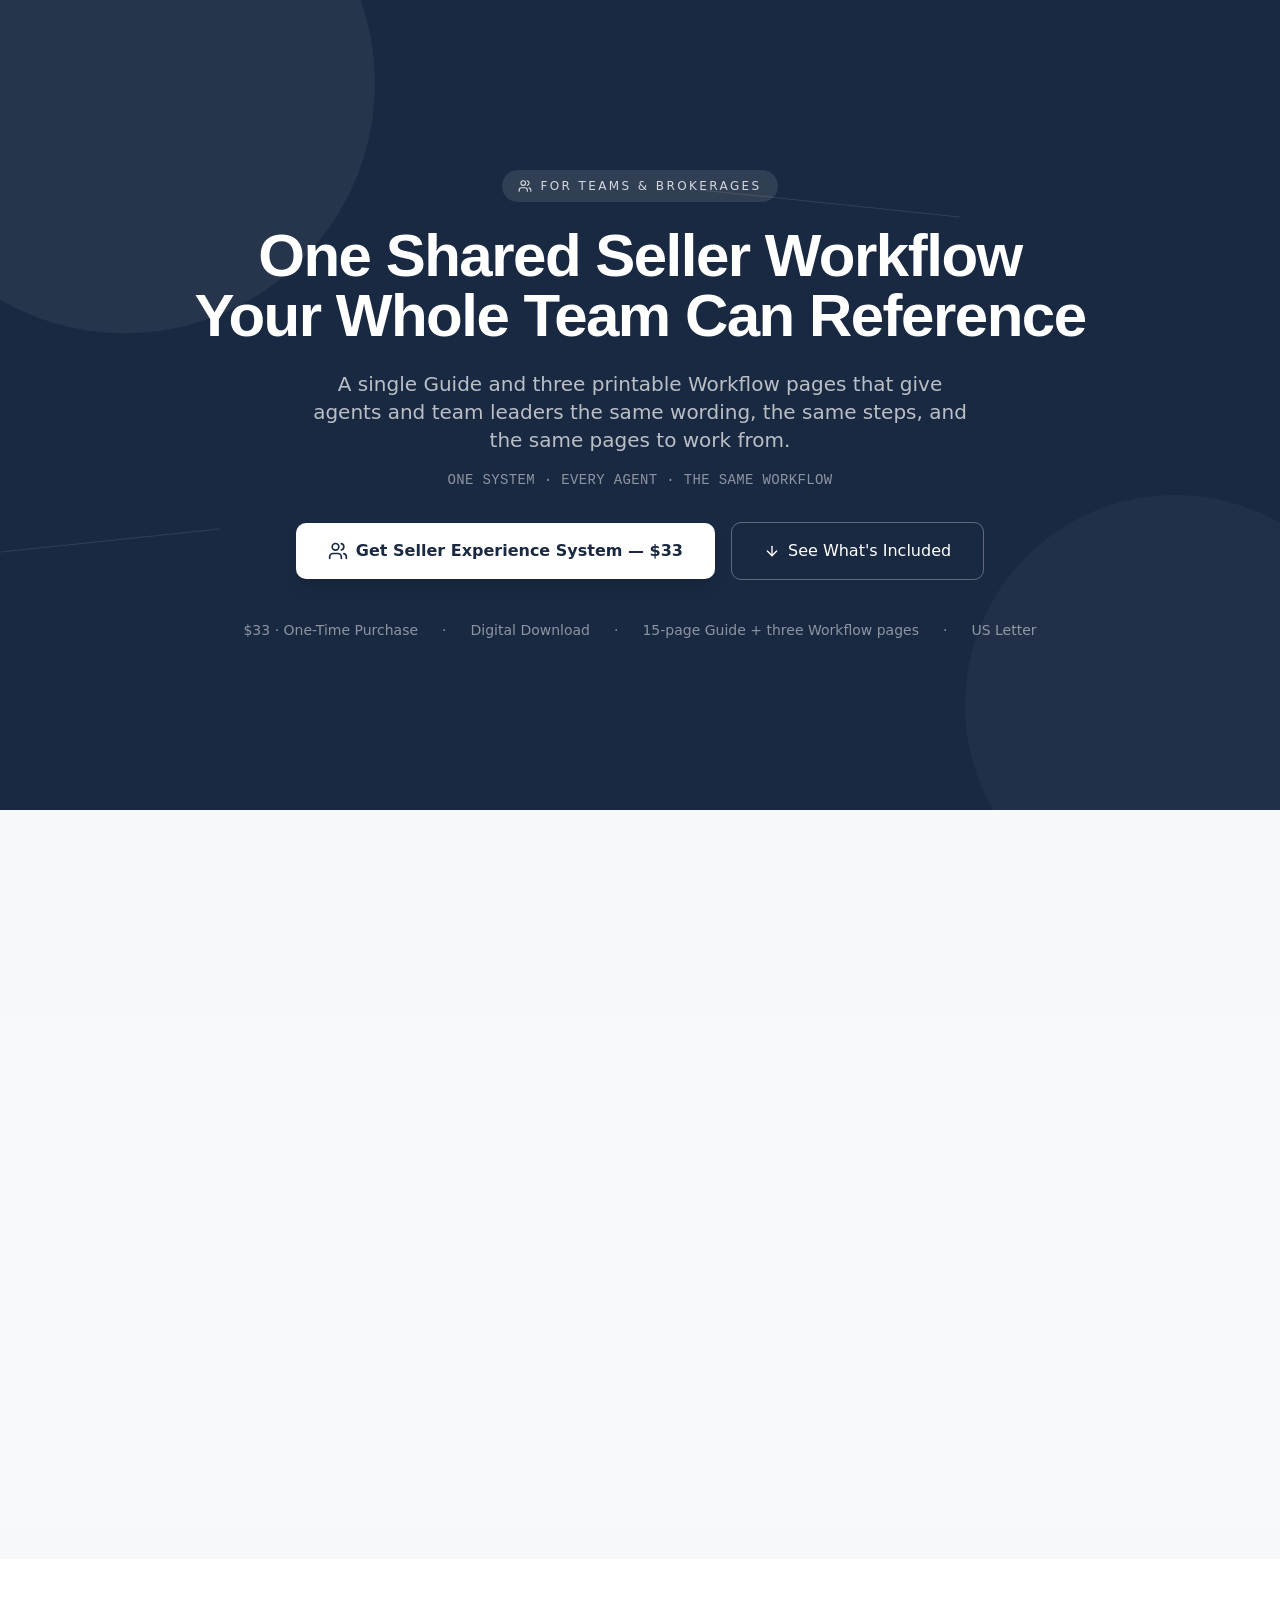
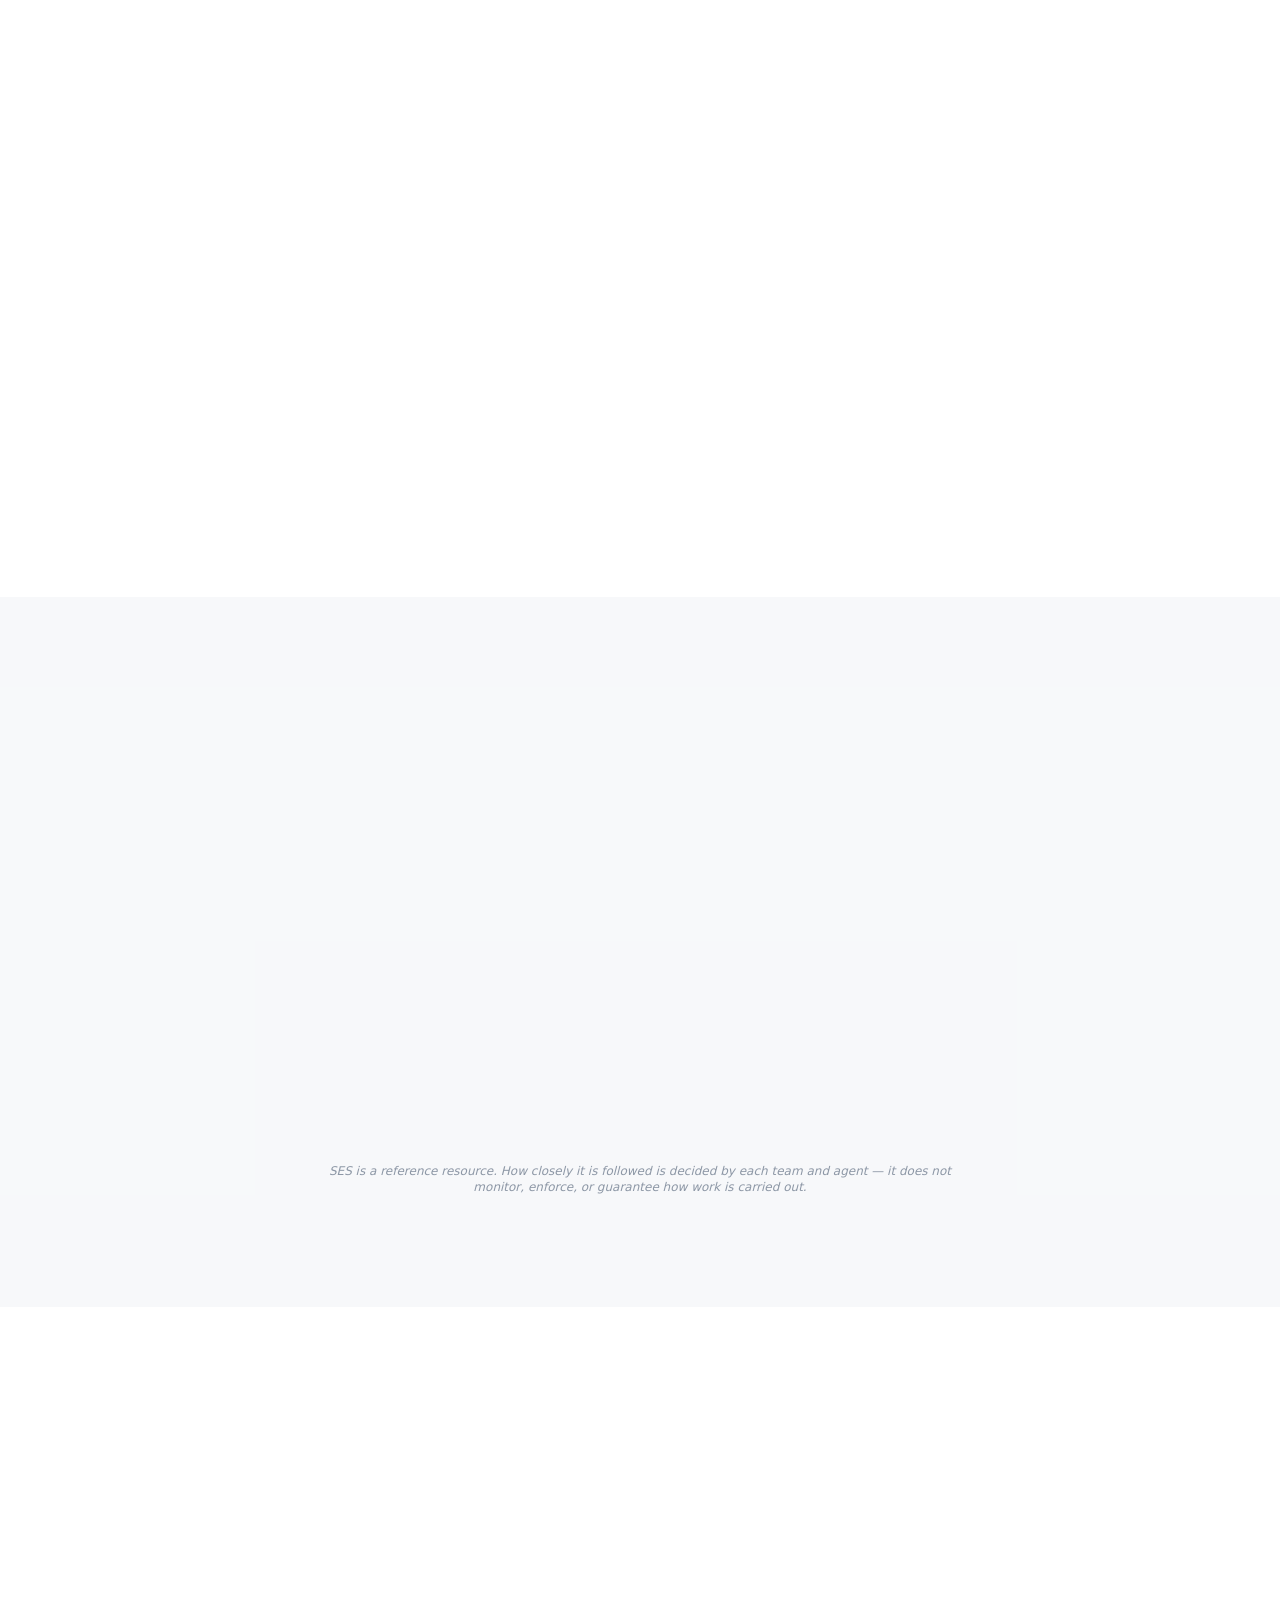
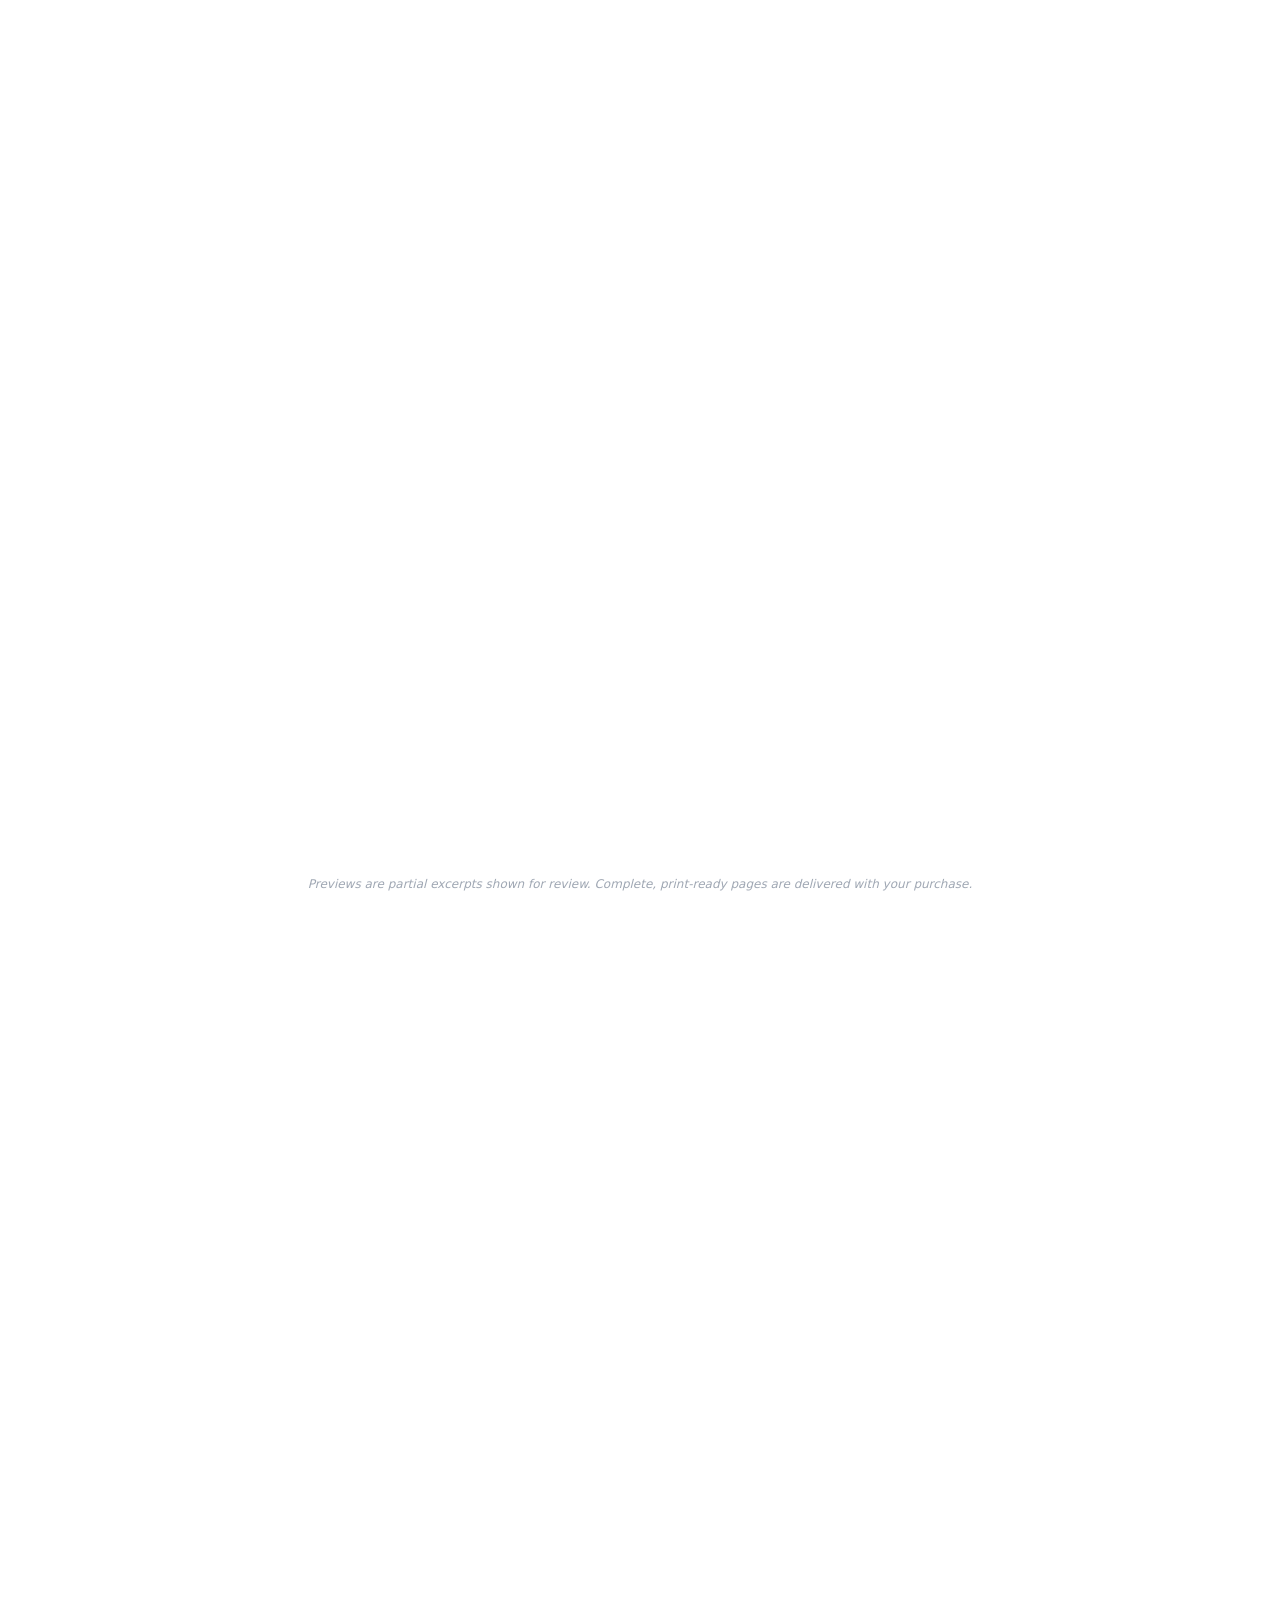
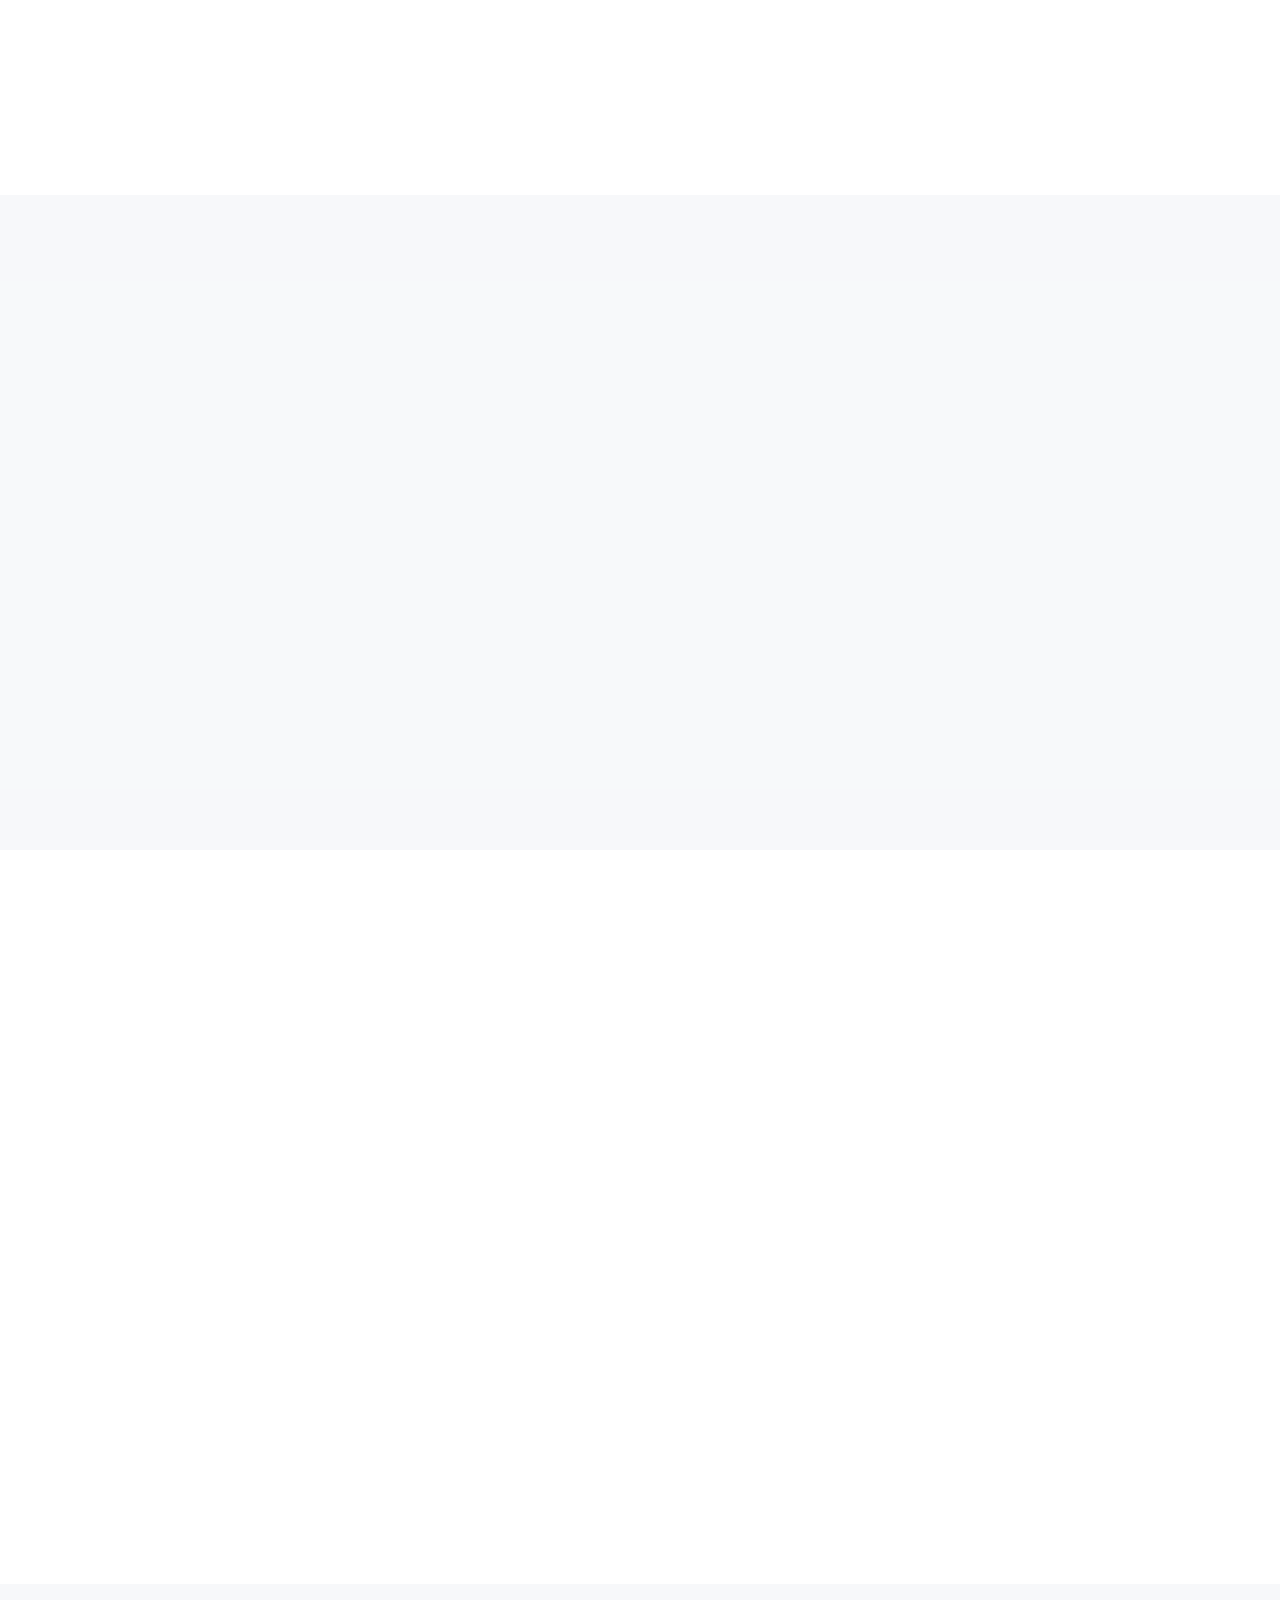
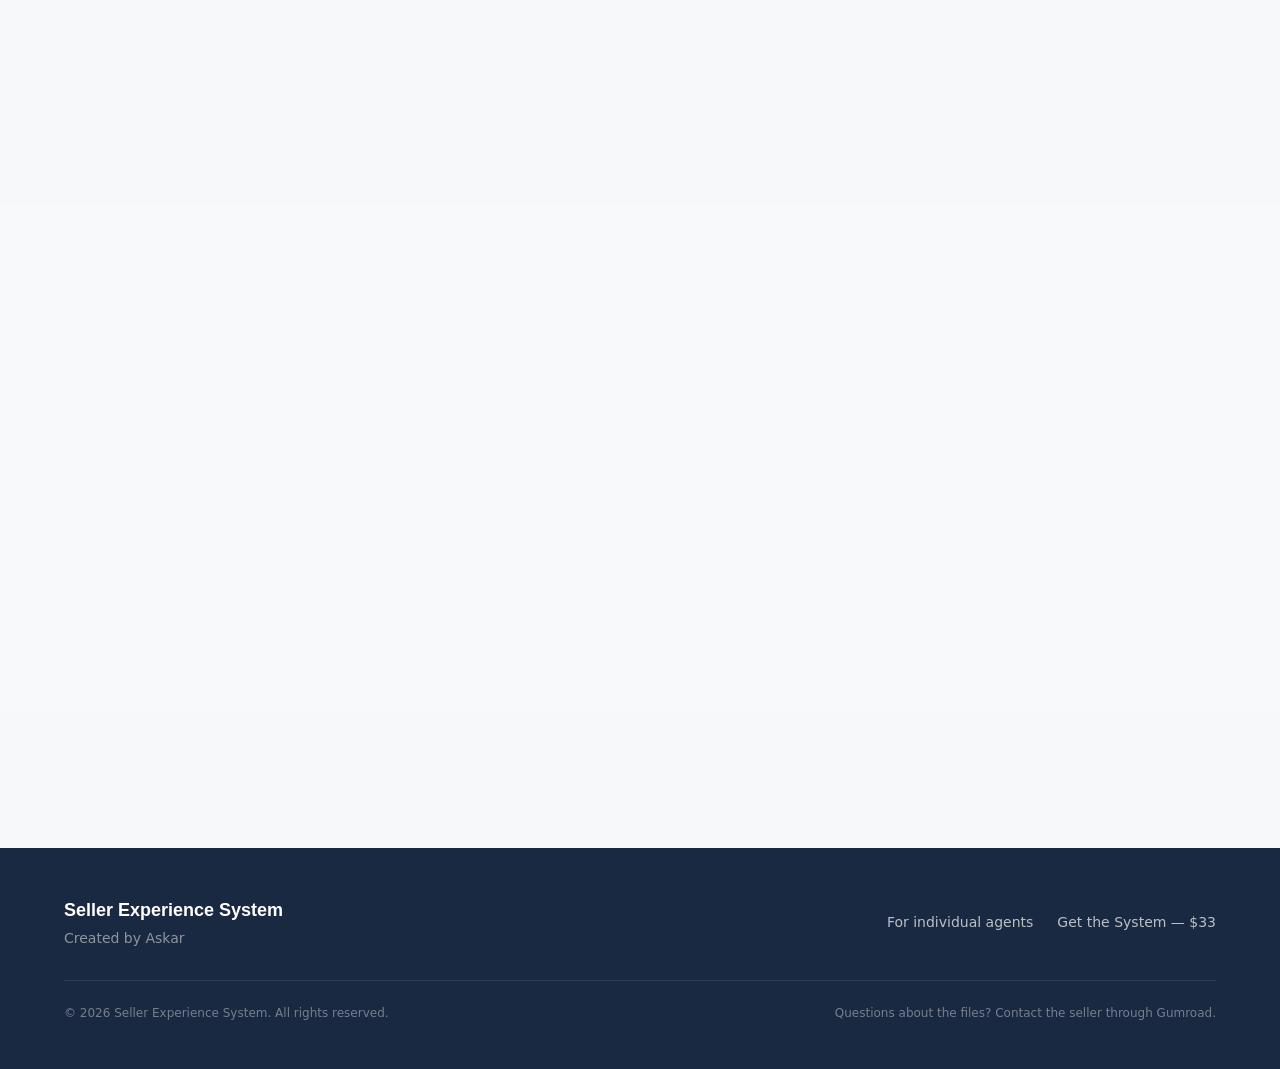
==== commit 0a332023: "Add files via upload" ====
--- a/teams.html
+++ b/teams.html
@@ -1,5 +1,5 @@
 <!DOCTYPE html>
-<html lang="en"><head><meta charset="utf-8"><meta name="viewport" content="width=device-width, initial-scale=1"><title>🐴 Seller Experience System for Teams &amp; Brokerages — A Shared Seller Workflow</title><meta name="description" content="A shared PDF reference and three standard printable forms that help real estate teams and brokerages work from one consistent seller workflow. $33 one-time purchase."><meta property="og:title" content="Seller Experience System — For Teams &amp; Brokerages"><meta property="og:description" content="One shared reference and three standard forms for agents and team leaders. $33."><meta property="og:image" content="og-image.png"><meta property="og:image:width" content="1200"><meta property="og:image:height" content="630"><meta name="twitter:card" content="summary_large_image"><meta name="twitter:title" content="Seller Experience System — For Teams &amp; Brokerages"><meta name="twitter:description" content="One shared reference and three standard forms for agents and team leaders. $33."><meta name="twitter:image" content="og-image.png"><meta name="twitter:image:width" content="1200"><meta name="twitter:image:height" content="630"><link rel="shortcut icon" href="favicon.svg"><link rel="icon" href="favicon.svg"><link rel="preload" href="/_next/static/media/5c285b27cdda1fe8-s.p.2_mbdogr7ni8i.woff2" as="font" crossorigin="" type="font/woff2"><link rel="preload" href="/_next/static/media/70bc3e132a0a741e-s.p.3t6q91iet4nsy.woff2" as="font" crossorigin="" type="font/woff2"><link rel="preload" href="/_next/static/media/fba5a26ea33df6a3-s.p.18rizl4rsrl42.woff2" as="font" crossorigin="" type="font/woff2"><style>@font-face { font-family: "DM Sans"; font-style: normal; font-weight: 100 1000; font-display: swap; src: url("../media/c3cb240f9c892514-s.3z_x6eowsw16y.woff2") format("woff2"); unicode-range: U+100-2BA, U+2BD-2C5, U+2C7-2CC, U+2CE-2D7, U+2DD-2FF, U+304, U+308, U+329, U+1D00-1DBF, U+1E00-1E9F, U+1EF2-1EFF, U+2020, U+20A0-20AB, U+20AD-20C4, U+2113, U+2C60-2C7F, U+A720-A7FF; }
+<html lang="en"><head><meta charset="utf-8"><meta name="viewport" content="width=device-width, initial-scale=1"><title>🐴 Seller Experience System for Teams &amp; Brokerages — A Shared Seller Workflow</title><meta name="description" content="A shared Guide and three printable Workflow pages that help real estate teams and brokerages work from one consistent Workflow. $33 one-time purchase."><meta property="og:title" content="Seller Experience System — For Teams &amp; Brokerages"><meta property="og:description" content="One shared System and three printable Workflow pages for agents and team leaders. $33."><meta property="og:image" content="og-image.png"><meta property="og:image:width" content="1200"><meta property="og:image:height" content="630"><meta name="twitter:card" content="summary_large_image"><meta name="twitter:title" content="Seller Experience System — For Teams &amp; Brokerages"><meta name="twitter:description" content="One shared System and three printable Workflow pages for agents and team leaders. $33."><meta name="twitter:image" content="og-image.png"><meta name="twitter:image:width" content="1200"><meta name="twitter:image:height" content="630"><link rel="shortcut icon" href="favicon.svg"><link rel="icon" href="favicon.svg"><link rel="preload" href="/_next/static/media/5c285b27cdda1fe8-s.p.2_mbdogr7ni8i.woff2" as="font" crossorigin="" type="font/woff2"><link rel="preload" href="/_next/static/media/70bc3e132a0a741e-s.p.3t6q91iet4nsy.woff2" as="font" crossorigin="" type="font/woff2"><link rel="preload" href="/_next/static/media/fba5a26ea33df6a3-s.p.18rizl4rsrl42.woff2" as="font" crossorigin="" type="font/woff2"><style>@font-face { font-family: "DM Sans"; font-style: normal; font-weight: 100 1000; font-display: swap; src: url("../media/c3cb240f9c892514-s.3z_x6eowsw16y.woff2") format("woff2"); unicode-range: U+100-2BA, U+2BD-2C5, U+2C7-2CC, U+2CE-2D7, U+2DD-2FF, U+304, U+308, U+329, U+1D00-1DBF, U+1E00-1E9F, U+1EF2-1EFF, U+2020, U+20A0-20AB, U+20AD-20C4, U+2113, U+2C60-2C7F, U+A720-A7FF; }
 @font-face { font-family: "DM Sans"; font-style: normal; font-weight: 100 1000; font-display: swap; src: url("../media/5c285b27cdda1fe8-s.p.2_mbdogr7ni8i.woff2") format("woff2"); unicode-range: U+0-FF, U+131, U+152-153, U+2BB-2BC, U+2C6, U+2DA, U+2DC, U+304, U+308, U+329, U+2000-206F, U+20AC, U+2122, U+2191, U+2193, U+2212, U+2215, U+FEFF, U+FFFD; }
 @font-face { font-family: "DM Sans Fallback"; src: local("Arial"); ascent-override: 94.9%; descent-override: 29.66%; line-gap-override: 0%; size-adjust: 104.53%; }
 .Edek3G_className { font-family: "DM Sans", "DM Sans Fallback"; font-style: normal; }
@@ -821,5 +821,45 @@
 .\[\&_svg\]\:shrink-0 svg { flex-shrink: 0; }
 .\[\&_tr\:last-child\]\:border-0 tr:last-child { border-width: 0px; }
 .\[\&_tr\]\:border-b tr { border-bottom-width: 1px; }
-</style></head><body class="Edek3G_variable zfJaSa_variable D88TVW_variable font-sans antialiased"><div hidden=""><!--$--><!--/$--></div><main class="min-h-screen bg-background"><section class="relative min-h-[90vh] flex items-center justify-center overflow-hidden bg-primary"><div class="absolute inset-0 overflow-hidden"><div class="absolute top-0 left-0 w-[500px] h-[500px] rounded-full bg-white/5 -translate-y-1/3 -translate-x-1/4"></div><div class="absolute bottom-0 right-0 w-[420px] h-[420px] rounded-full bg-white/[0.03] translate-y-1/4 translate-x-1/4"></div><div class="absolute top-1/4 right-1/4 w-[260px] h-[1px] bg-white/10 rotate-6"></div><div class="absolute top-2/3 left-1/5 w-[220px] h-[1px] bg-white/10 -rotate-6"></div></div><div class="relative z-10 max-w-[1200px] mx-auto px-6 py-20 text-center"><div style="opacity: 1; transform: none;"><span class="inline-flex items-center gap-2 mb-6 px-4 py-2 bg-white/10 text-white/80 text-xs font-medium tracking-[0.2em] uppercase rounded-full"><svg xmlns="http://www.w3.org/2000/svg" width="24" height="24" viewBox="0 0 24 24" fill="none" stroke="currentColor" stroke-width="2" stroke-linecap="round" stroke-linejoin="round" class="lucide lucide-users w-3.5 h-3.5"><path d="M16 21v-2a4 4 0 0 0-4-4H6a4 4 0 0 0-4 4v2"></path><circle cx="9" cy="7" r="4"></circle><path d="M22 21v-2a4 4 0 0 0-3-3.87"></path><path d="M16 3.13a4 4 0 0 1 0 7.75"></path></svg>For Teams &amp; Brokerages</span></div><h1 class="font-display text-4xl md:text-5xl lg:text-6xl font-bold text-white tracking-tight max-w-4xl mx-auto leading-[1.1] mb-6" style="opacity: 1; transform: none;">One Shared Seller Workflow Your Whole Team Can Reference</h1><p class="text-lg md:text-xl text-white/70 max-w-2xl mx-auto mb-4 leading-relaxed" style="opacity: 1; transform: none;">A single PDF guide and three standard printable forms that give agents and team leaders the same wording, the same steps, and the same forms to work from.</p><p class="text-sm text-white/50 mb-8 font-mono tracking-wide" style="opacity: 1;">ONE REFERENCE · EVERY AGENT · THE SAME FORMS</p><div class="flex flex-col sm:flex-row items-center justify-center gap-4 mb-10" style="opacity: 1; transform: none;"><a href="https://sellerworkflow.gumroad.com/l/seller-experience-system" target="_blank" rel="noopener noreferrer" class="inline-flex items-center gap-2 px-8 py-4 bg-white text-primary font-semibold rounded-lg hover:bg-white/90 transition-all duration-200 shadow-lg hover:shadow-xl"><svg xmlns="http://www.w3.org/2000/svg" width="24" height="24" viewBox="0 0 24 24" fill="none" stroke="currentColor" stroke-width="2" stroke-linecap="round" stroke-linejoin="round" class="lucide lucide-users w-5 h-5"><path d="M16 21v-2a4 4 0 0 0-4-4H6a4 4 0 0 0-4 4v2"></path><circle cx="9" cy="7" r="4"></circle><path d="M22 21v-2a4 4 0 0 0-3-3.87"></path><path d="M16 3.13a4 4 0 0 1 0 7.75"></path></svg>Get Seller Experience System — $33</a><a href="#whats-included" class="inline-flex items-center gap-2 px-8 py-4 border border-white/30 text-white font-medium rounded-lg hover:bg-white/10 transition-all duration-200"><svg xmlns="http://www.w3.org/2000/svg" width="24" height="24" viewBox="0 0 24 24" fill="none" stroke="currentColor" stroke-width="2" stroke-linecap="round" stroke-linejoin="round" class="lucide lucide-arrow-down w-4 h-4"><path d="M12 5v14"></path><path d="m19 12-7 7-7-7"></path></svg>See What's Included</a></div><div class="flex flex-wrap items-center justify-center gap-x-6 gap-y-2 text-sm text-white/50" style="opacity: 1;"><span>$33 · One-Time Purchase</span><span class="hidden sm:inline">·</span><span>Digital Download</span><span class="hidden sm:inline">·</span><span>15-Page PDF Guide + 3 Forms</span><span class="hidden sm:inline">·</span><span>US Letter</span></div></div></section><section class="py-20 md:py-28 bg-muted/50"><div class="max-w-[1200px] mx-auto px-6"><div class="text-center mb-14" style="opacity:0;transform:translateY(20px)"><h2 class="font-display text-3xl md:text-4xl font-bold text-foreground tracking-tight mb-4">Why a Shared Reference Helps a Team</h2><p class="text-muted-foreground max-w-2xl mx-auto">Small teams and brokerages often have capable agents working in different ways. A common reference can help bring those approaches a little closer together.</p></div><div class="grid md:grid-cols-2 gap-6"><div class="bg-card rounded-lg p-8 shadow-[var(--shadow-md)] hover:shadow-[var(--shadow-lg)] transition-all duration-300 border border-border/50" style="opacity:0;transform:translateY(30px)"><div class="flex items-start gap-5"><div class="w-12 h-12 rounded-lg bg-primary/10 flex items-center justify-center flex-shrink-0"><svg xmlns="http://www.w3.org/2000/svg" width="24" height="24" viewBox="0 0 24 24" fill="none" stroke="currentColor" stroke-width="2" stroke-linecap="round" stroke-linejoin="round" class="lucide lucide-repeat w-6 h-6 text-primary"><path d="m17 2 4 4-4 4"></path><path d="M3 11v-1a4 4 0 0 1 4-4h14"></path><path d="m7 22-4-4 4-4"></path><path d="M21 13v1a4 4 0 0 1-4 4H3"></path></svg></div><div><h3 class="font-display text-lg font-semibold text-foreground mb-2">A Consistent Workflow to Reference</h3><p class="text-muted-foreground text-sm leading-relaxed">When every agent works from the same written sequence, seller conversations and listing preparation can follow a more predictable rhythm across the team.</p></div></div></div><div class="bg-card rounded-lg p-8 shadow-[var(--shadow-md)] hover:shadow-[var(--shadow-lg)] transition-all duration-300 border border-border/50" style="opacity:0;transform:translateY(30px)"><div class="flex items-start gap-5"><div class="w-12 h-12 rounded-lg bg-primary/10 flex items-center justify-center flex-shrink-0"><svg xmlns="http://www.w3.org/2000/svg" width="24" height="24" viewBox="0 0 24 24" fill="none" stroke="currentColor" stroke-width="2" stroke-linecap="round" stroke-linejoin="round" class="lucide lucide-user-plus w-6 h-6 text-primary"><path d="M16 21v-2a4 4 0 0 0-4-4H6a4 4 0 0 0-4 4v2"></path><circle cx="9" cy="7" r="4"></circle><line x1="19" x2="19" y1="8" y2="14"></line><line x1="22" x2="16" y1="11" y2="11"></line></svg></div><div><h3 class="font-display text-lg font-semibold text-foreground mb-2">A Reference Point for Newer Agents</h3><p class="text-muted-foreground text-sm leading-relaxed">A written guide and ready forms give a newer agent a concrete starting point for the steps of a seller engagement, instead of assembling one from scratch.</p></div></div></div><div class="bg-card rounded-lg p-8 shadow-[var(--shadow-md)] hover:shadow-[var(--shadow-lg)] transition-all duration-300 border border-border/50" style="opacity:0;transform:translateY(30px)"><div class="flex items-start gap-5"><div class="w-12 h-12 rounded-lg bg-primary/10 flex items-center justify-center flex-shrink-0"><svg xmlns="http://www.w3.org/2000/svg" width="24" height="24" viewBox="0 0 24 24" fill="none" stroke="currentColor" stroke-width="2" stroke-linecap="round" stroke-linejoin="round" class="lucide lucide-messages-square w-6 h-6 text-primary"><path d="M14 9a2 2 0 0 1-2 2H6l-4 4V4a2 2 0 0 1 2-2h8a2 2 0 0 1 2 2z"></path><path d="M18 9h2a2 2 0 0 1 2 2v11l-4-4h-6a2 2 0 0 1-2-2v-1"></path></svg></div><div><h3 class="font-display text-lg font-semibold text-foreground mb-2">Shared Language With Sellers</h3><p class="text-muted-foreground text-sm leading-relaxed">The included conversation wording gives agents a common way to explain pricing, marketing, and updates — adapted to each agent’s own practice.</p></div></div></div><div class="bg-card rounded-lg p-8 shadow-[var(--shadow-md)] hover:shadow-[var(--shadow-lg)] transition-all duration-300 border border-border/50" style="opacity:0;transform:translateY(30px)"><div class="flex items-start gap-5"><div class="w-12 h-12 rounded-lg bg-primary/10 flex items-center justify-center flex-shrink-0"><svg xmlns="http://www.w3.org/2000/svg" width="24" height="24" viewBox="0 0 24 24" fill="none" stroke="currentColor" stroke-width="2" stroke-linecap="round" stroke-linejoin="round" class="lucide lucide-eye w-6 h-6 text-primary"><path d="M2.062 12.348a1 1 0 0 1 0-.696 10.75 10.75 0 0 1 19.876 0 1 1 0 0 1 0 .696 10.75 10.75 0 0 1-19.876 0"></path><circle cx="12" cy="12" r="3"></circle></svg></div><div><h3 class="font-display text-lg font-semibold text-foreground mb-2">Standard Forms Everyone Can Read</h3><p class="text-muted-foreground text-sm leading-relaxed">Because the three forms share one structure, a status update or intake completed by one agent is easy for a colleague or leader to follow.</p></div></div></div></div></div></section><section class="py-20 md:py-28 bg-background"><div class="max-w-[1200px] mx-auto px-6"><div class="text-center mb-14" style="opacity:0;transform:translateY(20px)"><h2 class="font-display text-3xl md:text-4xl font-bold text-foreground tracking-tight mb-4">One Sequence, Three Phases — Shared Across the Team</h2><p class="text-muted-foreground max-w-2xl mx-auto">The guide organizes seller work into three phases. When agents reference the same phases and forms, a seller’s experience can feel more consistent regardless of who on the team is handling it.</p></div><div class="grid md:grid-cols-3 gap-6"><div class="relative bg-card rounded-lg p-8 shadow-[var(--shadow-md)] border border-border/50" style="opacity:0;transform:translateY(30px)"><span class="font-mono text-3xl font-bold text-primary/20">01</span><h3 class="font-display text-lg font-semibold text-foreground mt-2 mb-4">Before the consultation</h3><ul class="space-y-2"><li class="flex items-start gap-2 text-sm text-muted-foreground"><span class="mt-1.5 w-1.5 h-1.5 rounded-full bg-primary/50 flex-shrink-0"></span><span>Shared intake form</span></li><li class="flex items-start gap-2 text-sm text-muted-foreground"><span class="mt-1.5 w-1.5 h-1.5 rounded-full bg-primary/50 flex-shrink-0"></span><span>Same pre-meeting wording</span></li><li class="flex items-start gap-2 text-sm text-muted-foreground"><span class="mt-1.5 w-1.5 h-1.5 rounded-full bg-primary/50 flex-shrink-0"></span><span>Consistent information gathered</span></li></ul></div><div class="relative bg-card rounded-lg p-8 shadow-[var(--shadow-md)] border border-border/50" style="opacity:0;transform:translateY(30px)"><span class="font-mono text-3xl font-bold text-primary/20">02</span><h3 class="font-display text-lg font-semibold text-foreground mt-2 mb-4">During the consultation</h3><ul class="space-y-2"><li class="flex items-start gap-2 text-sm text-muted-foreground"><span class="mt-1.5 w-1.5 h-1.5 rounded-full bg-primary/50 flex-shrink-0"></span><span>Same walkthrough approach</span></li><li class="flex items-start gap-2 text-sm text-muted-foreground"><span class="mt-1.5 w-1.5 h-1.5 rounded-full bg-primary/50 flex-shrink-0"></span><span>Common pricing conversation</span></li><li class="flex items-start gap-2 text-sm text-muted-foreground"><span class="mt-1.5 w-1.5 h-1.5 rounded-full bg-primary/50 flex-shrink-0"></span><span>Agreed launch plan</span></li></ul></div><div class="relative bg-card rounded-lg p-8 shadow-[var(--shadow-md)] border border-border/50" style="opacity:0;transform:translateY(30px)"><span class="font-mono text-3xl font-bold text-primary/20">03</span><h3 class="font-display text-lg font-semibold text-foreground mt-2 mb-4">Launch through follow-up</h3><ul class="space-y-2"><li class="flex items-start gap-2 text-sm text-muted-foreground"><span class="mt-1.5 w-1.5 h-1.5 rounded-full bg-primary/50 flex-shrink-0"></span><span>Shared photo prep checklist</span></li><li class="flex items-start gap-2 text-sm text-muted-foreground"><span class="mt-1.5 w-1.5 h-1.5 rounded-full bg-primary/50 flex-shrink-0"></span><span>Standard weekly update</span></li><li class="flex items-start gap-2 text-sm text-muted-foreground"><span class="mt-1.5 w-1.5 h-1.5 rounded-full bg-primary/50 flex-shrink-0"></span><span>Consistent post-closing contact</span></li></ul></div></div></div></section><section class="py-20 md:py-28 bg-muted/50"><div class="max-w-[1200px] mx-auto px-6"><div class="text-center mb-14" style="opacity:0;transform:translateY(20px)"><h2 class="font-display text-3xl md:text-4xl font-bold text-foreground tracking-tight">Useful for Agents and Team Leaders</h2></div><div class="grid md:grid-cols-2 gap-6 max-w-4xl mx-auto"><div class="bg-card rounded-lg p-8 shadow-[var(--shadow-md)] border border-border/50" style="opacity:0;transform:translateX(-20px)"><div class="flex items-center gap-3 mb-5"><div class="w-11 h-11 rounded-lg bg-primary/10 flex items-center justify-center"><svg xmlns="http://www.w3.org/2000/svg" width="24" height="24" viewBox="0 0 24 24" fill="none" stroke="currentColor" stroke-width="2" stroke-linecap="round" stroke-linejoin="round" class="lucide lucide-user w-5 h-5 text-primary"><path d="M19 21v-2a4 4 0 0 0-4-4H9a4 4 0 0 0-4 4v2"></path><circle cx="12" cy="7" r="4"></circle></svg></div><h3 class="font-display text-lg font-semibold text-foreground">For Agents</h3></div><ul class="space-y-3"><li class="flex items-start gap-3 text-sm text-foreground"><span class="mt-1.5 w-1.5 h-1.5 rounded-full bg-primary flex-shrink-0"></span><span>A clear starting sequence for each new seller engagement</span></li><li class="flex items-start gap-3 text-sm text-foreground"><span class="mt-1.5 w-1.5 h-1.5 rounded-full bg-primary flex-shrink-0"></span><span>Ready wording for pricing, marketing, and objection conversations</span></li><li class="flex items-start gap-3 text-sm text-foreground"><span class="mt-1.5 w-1.5 h-1.5 rounded-full bg-primary flex-shrink-0"></span><span>Three printable forms to work through consultations, photo prep, and updates</span></li><li class="flex items-start gap-3 text-sm text-foreground"><span class="mt-1.5 w-1.5 h-1.5 rounded-full bg-primary flex-shrink-0"></span><span>A reference to return to between appointments</span></li></ul></div><div class="bg-card rounded-lg p-8 shadow-[var(--shadow-md)] border border-border/50" style="opacity:0;transform:translateX(20px)"><div class="flex items-center gap-3 mb-5"><div class="w-11 h-11 rounded-lg bg-primary/10 flex items-center justify-center"><svg xmlns="http://www.w3.org/2000/svg" width="24" height="24" viewBox="0 0 24 24" fill="none" stroke="currentColor" stroke-width="2" stroke-linecap="round" stroke-linejoin="round" class="lucide lucide-clipboard-check w-5 h-5 text-primary"><rect width="8" height="4" x="8" y="2" rx="1" ry="1"></rect><path d="M16 4h2a2 2 0 0 1 2 2v14a2 2 0 0 1-2 2H6a2 2 0 0 1-2-2V6a2 2 0 0 1 2-2h2"></path><path d="m9 14 2 2 4-4"></path></svg></div><h3 class="font-display text-lg font-semibold text-foreground">For Team Leaders</h3></div><ul class="space-y-3"><li class="flex items-start gap-3 text-sm text-foreground"><span class="mt-1.5 w-1.5 h-1.5 rounded-full bg-primary flex-shrink-0"></span><span>A common workflow to point the whole team toward</span></li><li class="flex items-start gap-3 text-sm text-foreground"><span class="mt-1.5 w-1.5 h-1.5 rounded-full bg-primary flex-shrink-0"></span><span>A concrete reference when bringing a newer agent up to speed</span></li><li class="flex items-start gap-3 text-sm text-foreground"><span class="mt-1.5 w-1.5 h-1.5 rounded-full bg-primary flex-shrink-0"></span><span>Standard forms that make one agent’s notes readable to another</span></li><li class="flex items-start gap-3 text-sm text-foreground"><span class="mt-1.5 w-1.5 h-1.5 rounded-full bg-primary flex-shrink-0"></span><span>A shared vocabulary for discussing seller work in team meetings</span></li></ul></div></div><p class="text-center text-xs text-muted-foreground/70 mt-8 italic max-w-2xl mx-auto">SES is a reference resource. How closely it is followed is decided by each team and agent — it does not monitor, enforce, or guarantee how work is carried out.</p></div></section><section id="whats-included" class="py-20 md:py-28 bg-background"><div class="max-w-[1200px] mx-auto px-6"><div class="text-center mb-14" style="opacity:0;transform:translateY(20px)"><h2 class="font-display text-3xl md:text-4xl font-bold text-foreground tracking-tight mb-4">The Same Pages Every Agent Works From</h2><p class="text-muted-foreground max-w-2xl mx-auto">Authentic previews from the actual PDF guide and the three standard forms your team would share. Full pages are available after purchase.</p></div><div class="grid sm:grid-cols-2 lg:grid-cols-3 gap-6"><figure class="group bg-card rounded-lg overflow-hidden shadow-[var(--shadow-md)] border border-border/50" style="opacity:0;transform:translateY(24px)"><div class="relative w-full aspect-[800/1035] bg-muted overflow-hidden"><img alt="Cover page of the Seller Experience System PDF guide" loading="lazy" decoding="async" data-nimg="fill" class="object-cover object-top" style="position:absolute;height:100%;width:100%;left:0;top:0;right:0;bottom:0;color:transparent" src="/previews/preview-guide-cover.png"></div><figcaption class="flex items-center justify-between p-4 border-t border-border/50"><span class="text-sm font-display font-semibold text-foreground">The three-phase working sequence</span><span class="text-[10px] font-mono uppercase tracking-wider text-primary/70">Guide · Cover</span></figcaption></figure><figure class="group bg-card rounded-lg overflow-hidden shadow-[var(--shadow-md)] border border-border/50" style="opacity:0;transform:translateY(24px)"><div class="relative w-full aspect-[760/536] bg-muted overflow-hidden"><img alt="Interior page showing the listing consultation flow" loading="lazy" decoding="async" data-nimg="fill" class="object-cover object-top" style="position:absolute;height:100%;width:100%;left:0;top:0;right:0;bottom:0;color:transparent" src="/previews/preview-guide-consultation.png"></div><figcaption class="flex items-center justify-between p-4 border-t border-border/50"><span class="text-sm font-display font-semibold text-foreground">The listing consultation flow</span><span class="text-[10px] font-mono uppercase tracking-wider text-primary/70">Guide · Phase 02</span></figcaption></figure><figure class="group bg-card rounded-lg overflow-hidden shadow-[var(--shadow-md)] border border-border/50" style="opacity:0;transform:translateY(24px)"><div class="relative w-full aspect-[760/453] bg-muted overflow-hidden"><img alt="Top of the Seller Consultation Intake form" loading="lazy" decoding="async" data-nimg="fill" class="object-cover object-top" style="position:absolute;height:100%;width:100%;left:0;top:0;right:0;bottom:0;color:transparent" src="/previews/preview-form-intake.png"></div><figcaption class="flex items-center justify-between p-4 border-t border-border/50"><span class="text-sm font-display font-semibold text-foreground">Seller Consultation Intake</span><span class="text-[10px] font-mono uppercase tracking-wider text-primary/70">Form 01</span></figcaption></figure><figure class="group bg-card rounded-lg overflow-hidden shadow-[var(--shadow-md)] border border-border/50" style="opacity:0;transform:translateY(24px)"><div class="relative w-full aspect-[760/453] bg-muted overflow-hidden"><img alt="Top of the Home Photo Prep Checklist form" loading="lazy" decoding="async" data-nimg="fill" class="object-cover object-top" style="position:absolute;height:100%;width:100%;left:0;top:0;right:0;bottom:0;color:transparent" src="/previews/preview-form-photo.png"></div><figcaption class="flex items-center justify-between p-4 border-t border-border/50"><span class="text-sm font-display font-semibold text-foreground">Home Photo Prep Checklist</span><span class="text-[10px] font-mono uppercase tracking-wider text-primary/70">Form 02</span></figcaption></figure><figure class="group bg-card rounded-lg overflow-hidden shadow-[var(--shadow-md)] border border-border/50" style="opacity:0;transform:translateY(24px)"><div class="relative w-full aspect-[760/453] bg-muted overflow-hidden"><img alt="Top of the Weekly Seller Update form" loading="lazy" decoding="async" data-nimg="fill" class="object-cover object-top" style="position:absolute;height:100%;width:100%;left:0;top:0;right:0;bottom:0;color:transparent" src="/previews/preview-form-update.png"></div><figcaption class="flex items-center justify-between p-4 border-t border-border/50"><span class="text-sm font-display font-semibold text-foreground">Weekly Seller Update</span><span class="text-[10px] font-mono uppercase tracking-wider text-primary/70">Form 03</span></figcaption></figure><figure class="group bg-card rounded-lg overflow-hidden shadow-[var(--shadow-md)] border border-border/50" style="opacity:0;transform:translateY(24px)"><div class="relative w-full aspect-[760/536] bg-muted overflow-hidden"><img alt="Interior page showing the system overview" loading="lazy" decoding="async" data-nimg="fill" class="object-cover object-top" style="position:absolute;height:100%;width:100%;left:0;top:0;right:0;bottom:0;color:transparent" src="/previews/preview-guide-overview.png"></div><figcaption class="flex items-center justify-between p-4 border-t border-border/50"><span class="text-sm font-display font-semibold text-foreground">The three-phase system</span><span class="text-[10px] font-mono uppercase tracking-wider text-primary/70">Guide · Overview</span></figcaption></figure></div><p class="text-center text-xs text-muted-foreground/60 mt-8 italic">Previews are partial excerpts shown for review. Complete, print-ready pages are delivered with your purchase.</p></div></section><section class="py-20 md:py-28 bg-background"><div class="max-w-[1200px] mx-auto px-6"><div class="text-center mb-14" style="opacity:0;transform:translateY(20px)"><h2 class="font-display text-3xl md:text-4xl font-bold text-foreground tracking-tight mb-4">Exactly What You Get</h2></div><div class="max-w-3xl mx-auto"><div class="bg-primary text-primary-foreground rounded-lg p-8 mb-6 shadow-[var(--shadow-lg)]" style="opacity:0;transform:translateY(30px)"><div class="flex items-start gap-5"><div class="w-14 h-14 rounded-lg bg-white/15 flex items-center justify-center flex-shrink-0"><svg xmlns="http://www.w3.org/2000/svg" width="24" height="24" viewBox="0 0 24 24" fill="none" stroke="currentColor" stroke-width="2" stroke-linecap="round" stroke-linejoin="round" class="lucide lucide-file-text w-7 h-7 text-white"><path d="M15 2H6a2 2 0 0 0-2 2v16a2 2 0 0 0 2 2h12a2 2 0 0 0 2-2V7Z"></path><path d="M14 2v4a2 2 0 0 0 2 2h4"></path><path d="M10 9H8"></path><path d="M16 13H8"></path><path d="M16 17H8"></path></svg></div><div><p class="text-xs text-white/60 font-mono uppercase tracking-wider mb-1">Main File</p><h3 class="text-xl font-display font-bold mb-2">15-Page PDF Guide</h3><p class="text-white/70 text-sm leading-relaxed">12 pages of practical guidance — from pre-consultation preparation through post-closing follow-up — plus 3 pages containing printable forms.</p></div></div></div><div class="grid sm:grid-cols-3 gap-4 mb-8"><div class="bg-card rounded-lg p-6 shadow-[var(--shadow-md)] border border-border/50" style="opacity:0;transform:translateY(20px)"><svg xmlns="http://www.w3.org/2000/svg" width="24" height="24" viewBox="0 0 24 24" fill="none" stroke="currentColor" stroke-width="2" stroke-linecap="round" stroke-linejoin="round" class="lucide lucide-printer w-5 h-5 text-primary mb-3"><path d="M6 18H4a2 2 0 0 1-2-2v-5a2 2 0 0 1 2-2h16a2 2 0 0 1 2 2v5a2 2 0 0 1-2 2h-2"></path><path d="M6 9V3a1 1 0 0 1 1-1h10a1 1 0 0 1 1 1v6"></path><rect x="6" y="14" width="12" height="8" rx="1"></rect></svg><h4 class="font-display text-sm font-semibold text-foreground mb-2">Seller Consultation Intake</h4><p class="text-xs text-muted-foreground leading-relaxed">Organize information before or during the initial seller meeting</p></div><div class="bg-card rounded-lg p-6 shadow-[var(--shadow-md)] border border-border/50" style="opacity:0;transform:translateY(20px)"><svg xmlns="http://www.w3.org/2000/svg" width="24" height="24" viewBox="0 0 24 24" fill="none" stroke="currentColor" stroke-width="2" stroke-linecap="round" stroke-linejoin="round" class="lucide lucide-printer w-5 h-5 text-primary mb-3"><path d="M6 18H4a2 2 0 0 1-2-2v-5a2 2 0 0 1 2-2h16a2 2 0 0 1 2 2v5a2 2 0 0 1-2 2h-2"></path><path d="M6 9V3a1 1 0 0 1 1-1h10a1 1 0 0 1 1 1v6"></path><rect x="6" y="14" width="12" height="8" rx="1"></rect></svg><h4 class="font-display text-sm font-semibold text-foreground mb-2">Home Photo Prep Checklist</h4><p class="text-xs text-muted-foreground leading-relaxed">Help sellers prepare their home for professional photography</p></div><div class="bg-card rounded-lg p-6 shadow-[var(--shadow-md)] border border-border/50" style="opacity:0;transform:translateY(20px)"><svg xmlns="http://www.w3.org/2000/svg" width="24" height="24" viewBox="0 0 24 24" fill="none" stroke="currentColor" stroke-width="2" stroke-linecap="round" stroke-linejoin="round" class="lucide lucide-printer w-5 h-5 text-primary mb-3"><path d="M6 18H4a2 2 0 0 1-2-2v-5a2 2 0 0 1 2-2h16a2 2 0 0 1 2 2v5a2 2 0 0 1-2 2h-2"></path><path d="M6 9V3a1 1 0 0 1 1-1h10a1 1 0 0 1 1 1v6"></path><rect x="6" y="14" width="12" height="8" rx="1"></rect></svg><h4 class="font-display text-sm font-semibold text-foreground mb-2">Weekly Seller Update</h4><p class="text-xs text-muted-foreground leading-relaxed">Structure regular status updates for the seller</p></div></div><div class="text-center" style="opacity:0"><p class="text-sm text-muted-foreground mb-6">Four English-language PDF files · US Letter size · Designed for reading, printing, and handwritten completion</p><a href="https://sellerworkflow.gumroad.com/l/seller-experience-system" target="_blank" rel="noopener noreferrer" class="inline-flex items-center gap-2 px-8 py-4 bg-primary text-primary-foreground font-semibold rounded-lg hover:bg-primary/90 transition-all duration-200 shadow-[var(--shadow-md)] hover:shadow-[var(--shadow-lg)]"><svg xmlns="http://www.w3.org/2000/svg" width="24" height="24" viewBox="0 0 24 24" fill="none" stroke="currentColor" stroke-width="2" stroke-linecap="round" stroke-linejoin="round" class="lucide lucide-download w-5 h-5"><path d="M21 15v4a2 2 0 0 1-2 2H5a2 2 0 0 1-2-2v-4"></path><polyline points="7 10 12 15 17 10"></polyline><line x1="12" x2="12" y1="15" y2="3"></line></svg>Get the System — $33</a></div></div></div></section><section class="py-20 md:py-28 bg-muted/50"><div class="max-w-[1200px] mx-auto px-6"><div class="text-center mb-14" style="opacity:0;transform:translateY(20px)"><h2 class="font-display text-3xl md:text-4xl font-bold text-foreground tracking-tight mb-4">A Simple Way to Bring It Into the Team</h2><p class="text-muted-foreground max-w-2xl mx-auto">There is nothing to install and no accounts to manage — it is a set of PDF files your team can adopt at its own pace.</p></div><div class="grid sm:grid-cols-2 lg:grid-cols-4 gap-6"><div class="bg-card rounded-lg p-6 shadow-[var(--shadow-md)] border border-border/50" style="opacity:0;transform:translateY(24px)"><div class="flex items-center gap-3 mb-4"><div class="w-10 h-10 rounded-full bg-primary text-primary-foreground flex items-center justify-center flex-shrink-0 shadow-[var(--shadow-sm)]"><svg xmlns="http://www.w3.org/2000/svg" width="24" height="24" viewBox="0 0 24 24" fill="none" stroke="currentColor" stroke-width="2" stroke-linecap="round" stroke-linejoin="round" class="lucide lucide-shopping-cart w-5 h-5"><circle cx="8" cy="21" r="1"></circle><circle cx="19" cy="21" r="1"></circle><path d="M2.05 2.05h2l2.66 12.42a2 2 0 0 0 2 1.58h9.78a2 2 0 0 0 1.95-1.57l1.65-7.43H5.12"></path></svg></div><span class="font-mono text-sm text-primary/60">01</span></div><h3 class="font-display text-base font-semibold text-foreground mb-1">Purchase once</h3><p class="text-sm text-muted-foreground leading-relaxed">Buy the package on Gumroad for $33 and download the PDF guide and three forms.</p></div><div class="bg-card rounded-lg p-6 shadow-[var(--shadow-md)] border border-border/50" style="opacity:0;transform:translateY(24px)"><div class="flex items-center gap-3 mb-4"><div class="w-10 h-10 rounded-full bg-primary text-primary-foreground flex items-center justify-center flex-shrink-0 shadow-[var(--shadow-sm)]"><svg xmlns="http://www.w3.org/2000/svg" width="24" height="24" viewBox="0 0 24 24" fill="none" stroke="currentColor" stroke-width="2" stroke-linecap="round" stroke-linejoin="round" class="lucide lucide-file-down w-5 h-5"><path d="M15 2H6a2 2 0 0 0-2 2v16a2 2 0 0 0 2 2h12a2 2 0 0 0 2-2V7Z"></path><path d="M14 2v4a2 2 0 0 0 2 2h4"></path><path d="M12 18v-6"></path><path d="m9 15 3 3 3-3"></path></svg></div><span class="font-mono text-sm text-primary/60">02</span></div><h3 class="font-display text-base font-semibold text-foreground mb-1">Review internally</h3><p class="text-sm text-muted-foreground leading-relaxed">Read through the guide and decide which parts fit how your team already works.</p></div><div class="bg-card rounded-lg p-6 shadow-[var(--shadow-md)] border border-border/50" style="opacity:0;transform:translateY(24px)"><div class="flex items-center gap-3 mb-4"><div class="w-10 h-10 rounded-full bg-primary text-primary-foreground flex items-center justify-center flex-shrink-0 shadow-[var(--shadow-sm)]"><svg xmlns="http://www.w3.org/2000/svg" width="24" height="24" viewBox="0 0 24 24" fill="none" stroke="currentColor" stroke-width="2" stroke-linecap="round" stroke-linejoin="round" class="lucide lucide-share2 w-5 h-5"><circle cx="18" cy="5" r="3"></circle><circle cx="6" cy="12" r="3"></circle><circle cx="18" cy="19" r="3"></circle><line x1="8.59" x2="15.42" y1="13.51" y2="17.49"></line><line x1="15.41" x2="8.59" y1="6.51" y2="10.49"></line></svg></div><span class="font-mono text-sm text-primary/60">03</span></div><h3 class="font-display text-base font-semibold text-foreground mb-1">Agree on a shared baseline</h3><p class="text-sm text-muted-foreground leading-relaxed">Choose the forms and wording your agents will reference, within your brokerage’s own procedures.</p></div><div class="bg-card rounded-lg p-6 shadow-[var(--shadow-md)] border border-border/50" style="opacity:0;transform:translateY(24px)"><div class="flex items-center gap-3 mb-4"><div class="w-10 h-10 rounded-full bg-primary text-primary-foreground flex items-center justify-center flex-shrink-0 shadow-[var(--shadow-sm)]"><svg xmlns="http://www.w3.org/2000/svg" width="24" height="24" viewBox="0 0 24 24" fill="none" stroke="currentColor" stroke-width="2" stroke-linecap="round" stroke-linejoin="round" class="lucide lucide-repeat w-5 h-5"><path d="m17 2 4 4-4 4"></path><path d="M3 11v-1a4 4 0 0 1 4-4h14"></path><path d="m7 22-4-4 4-4"></path><path d="M21 13v1a4 4 0 0 1-4 4H3"></path></svg></div><span class="font-mono text-sm text-primary/60">04</span></div><h3 class="font-display text-base font-semibold text-foreground mb-1">Use it as the common reference</h3><p class="text-sm text-muted-foreground leading-relaxed">Have agents open the same sections and print the same forms for consultations, photo prep, and weekly updates.</p></div></div></div></section><section class="py-20 md:py-28 bg-background"><div class="max-w-[1200px] mx-auto px-6"><div class="text-center mb-14" style="opacity:0;transform:translateY(20px)"><h2 class="font-display text-3xl md:text-4xl font-bold text-foreground tracking-tight">Clear About What SES Is — and Isn’t</h2></div><div class="max-w-3xl mx-auto grid md:grid-cols-2 gap-6"><div class="bg-card rounded-lg p-8 shadow-[var(--shadow-md)] border border-border/50" style="opacity:0;transform:translateX(-20px)"><h3 class="font-display text-lg font-semibold text-foreground mb-5">SES Is</h3><ul class="space-y-3"><li class="flex items-start gap-3"><div class="w-5 h-5 rounded-full bg-green-100 flex items-center justify-center flex-shrink-0 mt-0.5"><svg xmlns="http://www.w3.org/2000/svg" width="24" height="24" viewBox="0 0 24 24" fill="none" stroke="currentColor" stroke-width="2" stroke-linecap="round" stroke-linejoin="round" class="lucide lucide-check w-3 h-3 text-green-700"><path d="M20 6 9 17l-5-5"></path></svg></div><span class="text-sm text-foreground">A shared PDF guide the whole team can reference</span></li><li class="flex items-start gap-3"><div class="w-5 h-5 rounded-full bg-green-100 flex items-center justify-center flex-shrink-0 mt-0.5"><svg xmlns="http://www.w3.org/2000/svg" width="24" height="24" viewBox="0 0 24 24" fill="none" stroke="currentColor" stroke-width="2" stroke-linecap="round" stroke-linejoin="round" class="lucide lucide-check w-3 h-3 text-green-700"><path d="M20 6 9 17l-5-5"></path></svg></div><span class="text-sm text-foreground">Three standard printable forms with one common structure</span></li><li class="flex items-start gap-3"><div class="w-5 h-5 rounded-full bg-green-100 flex items-center justify-center flex-shrink-0 mt-0.5"><svg xmlns="http://www.w3.org/2000/svg" width="24" height="24" viewBox="0 0 24 24" fill="none" stroke="currentColor" stroke-width="2" stroke-linecap="round" stroke-linejoin="round" class="lucide lucide-check w-3 h-3 text-green-700"><path d="M20 6 9 17l-5-5"></path></svg></div><span class="text-sm text-foreground">A consistent starting point for seller work across agents</span></li><li class="flex items-start gap-3"><div class="w-5 h-5 rounded-full bg-green-100 flex items-center justify-center flex-shrink-0 mt-0.5"><svg xmlns="http://www.w3.org/2000/svg" width="24" height="24" viewBox="0 0 24 24" fill="none" stroke="currentColor" stroke-width="2" stroke-linecap="round" stroke-linejoin="round" class="lucide lucide-check w-3 h-3 text-green-700"><path d="M20 6 9 17l-5-5"></path></svg></div><span class="text-sm text-foreground">A resource teams can adapt within their own procedures</span></li></ul></div><div class="bg-card rounded-lg p-8 shadow-[var(--shadow-md)] border border-border/50" style="opacity:0;transform:translateX(20px)"><h3 class="font-display text-lg font-semibold text-foreground mb-5">SES Is Not</h3><ul class="space-y-3"><li class="flex items-start gap-3"><div class="w-5 h-5 rounded-full bg-red-50 flex items-center justify-center flex-shrink-0 mt-0.5"><svg xmlns="http://www.w3.org/2000/svg" width="24" height="24" viewBox="0 0 24 24" fill="none" stroke="currentColor" stroke-width="2" stroke-linecap="round" stroke-linejoin="round" class="lucide lucide-x w-3 h-3 text-red-400"><path d="M18 6 6 18"></path><path d="m6 6 12 12"></path></svg></div><span class="text-sm text-muted-foreground">A CRM, software product, or automated platform</span></li><li class="flex items-start gap-3"><div class="w-5 h-5 rounded-full bg-red-50 flex items-center justify-center flex-shrink-0 mt-0.5"><svg xmlns="http://www.w3.org/2000/svg" width="24" height="24" viewBox="0 0 24 24" fill="none" stroke="currentColor" stroke-width="2" stroke-linecap="round" stroke-linejoin="round" class="lucide lucide-x w-3 h-3 text-red-400"><path d="M18 6 6 18"></path><path d="m6 6 12 12"></path></svg></div><span class="text-sm text-muted-foreground">A tool that monitors, tracks, or enforces agent activity</span></li><li class="flex items-start gap-3"><div class="w-5 h-5 rounded-full bg-red-50 flex items-center justify-center flex-shrink-0 mt-0.5"><svg xmlns="http://www.w3.org/2000/svg" width="24" height="24" viewBox="0 0 24 24" fill="none" stroke="currentColor" stroke-width="2" stroke-linecap="round" stroke-linejoin="round" class="lucide lucide-x w-3 h-3 text-red-400"><path d="M18 6 6 18"></path><path d="m6 6 12 12"></path></svg></div><span class="text-sm text-muted-foreground">A per-seat team license or set of separate accounts</span></li><li class="flex items-start gap-3"><div class="w-5 h-5 rounded-full bg-red-50 flex items-center justify-center flex-shrink-0 mt-0.5"><svg xmlns="http://www.w3.org/2000/svg" width="24" height="24" viewBox="0 0 24 24" fill="none" stroke="currentColor" stroke-width="2" stroke-linecap="round" stroke-linejoin="round" class="lucide lucide-x w-3 h-3 text-red-400"><path d="M18 6 6 18"></path><path d="m6 6 12 12"></path></svg></div><span class="text-sm text-muted-foreground">A set of editable source files (Canva, Word, or similar)</span></li><li class="flex items-start gap-3"><div class="w-5 h-5 rounded-full bg-red-50 flex items-center justify-center flex-shrink-0 mt-0.5"><svg xmlns="http://www.w3.org/2000/svg" width="24" height="24" viewBox="0 0 24 24" fill="none" stroke="currentColor" stroke-width="2" stroke-linecap="round" stroke-linejoin="round" class="lucide lucide-x w-3 h-3 text-red-400"><path d="M18 6 6 18"></path><path d="m6 6 12 12"></path></svg></div><span class="text-sm text-muted-foreground">A guarantee of standardization or improved results</span></li><li class="flex items-start gap-3"><div class="w-5 h-5 rounded-full bg-red-50 flex items-center justify-center flex-shrink-0 mt-0.5"><svg xmlns="http://www.w3.org/2000/svg" width="24" height="24" viewBox="0 0 24 24" fill="none" stroke="currentColor" stroke-width="2" stroke-linecap="round" stroke-linejoin="round" class="lucide lucide-x w-3 h-3 text-red-400"><path d="M18 6 6 18"></path><path d="m6 6 12 12"></path></svg></div><span class="text-sm text-muted-foreground">A source of legal, compliance, or brokerage-policy advice</span></li></ul></div></div></div></section><section class="py-20 md:py-28 bg-muted/50"><div class="max-w-[1200px] mx-auto px-6"><div class="text-center mb-14" style="opacity:0;transform:translateY(20px)"><h2 class="font-display text-3xl md:text-4xl font-bold text-foreground tracking-tight">Questions From Teams &amp; Brokerages</h2></div><div class="max-w-2xl mx-auto space-y-3"><div class="bg-card rounded-lg border border-border/50 overflow-hidden shadow-[var(--shadow-sm)]" style="opacity:0;transform:translateY(15px)"><button class="w-full flex items-center justify-between p-5 text-left hover:bg-muted/50 transition-colors" aria-expanded="false"><span class="font-display text-sm font-semibold text-foreground pr-4">Is this a team license or do we buy per agent?</span><svg xmlns="http://www.w3.org/2000/svg" width="24" height="24" viewBox="0 0 24 24" fill="none" stroke="currentColor" stroke-width="2" stroke-linecap="round" stroke-linejoin="round" class="lucide lucide-chevron-down w-4 h-4 text-muted-foreground flex-shrink-0 transition-transform duration-200 "><path d="m6 9 6 6 6-6"></path></svg></button></div><div class="bg-card rounded-lg border border-border/50 overflow-hidden shadow-[var(--shadow-sm)]" style="opacity:0;transform:translateY(15px)"><button class="w-full flex items-center justify-between p-5 text-left hover:bg-muted/50 transition-colors" aria-expanded="false"><span class="font-display text-sm font-semibold text-foreground pr-4">Will this standardize our team’s process?</span><svg xmlns="http://www.w3.org/2000/svg" width="24" height="24" viewBox="0 0 24 24" fill="none" stroke="currentColor" stroke-width="2" stroke-linecap="round" stroke-linejoin="round" class="lucide lucide-chevron-down w-4 h-4 text-muted-foreground flex-shrink-0 transition-transform duration-200 "><path d="m6 9 6 6 6-6"></path></svg></button></div><div class="bg-card rounded-lg border border-border/50 overflow-hidden shadow-[var(--shadow-sm)]" style="opacity:0;transform:translateY(15px)"><button class="w-full flex items-center justify-between p-5 text-left hover:bg-muted/50 transition-colors" aria-expanded="false"><span class="font-display text-sm font-semibold text-foreground pr-4">Does it track or monitor what our agents do?</span><svg xmlns="http://www.w3.org/2000/svg" width="24" height="24" viewBox="0 0 24 24" fill="none" stroke="currentColor" stroke-width="2" stroke-linecap="round" stroke-linejoin="round" class="lucide lucide-chevron-down w-4 h-4 text-muted-foreground flex-shrink-0 transition-transform duration-200 "><path d="m6 9 6 6 6-6"></path></svg></button></div><div class="bg-card rounded-lg border border-border/50 overflow-hidden shadow-[var(--shadow-sm)]" style="opacity:0;transform:translateY(15px)"><button class="w-full flex items-center justify-between p-5 text-left hover:bg-muted/50 transition-colors" aria-expanded="false"><span class="font-display text-sm font-semibold text-foreground pr-4">Can we edit the forms to add our brokerage details?</span><svg xmlns="http://www.w3.org/2000/svg" width="24" height="24" viewBox="0 0 24 24" fill="none" stroke="currentColor" stroke-width="2" stroke-linecap="round" stroke-linejoin="round" class="lucide lucide-chevron-down w-4 h-4 text-muted-foreground flex-shrink-0 transition-transform duration-200 "><path d="m6 9 6 6 6-6"></path></svg></button></div><div class="bg-card rounded-lg border border-border/50 overflow-hidden shadow-[var(--shadow-sm)]" style="opacity:0;transform:translateY(15px)"><button class="w-full flex items-center justify-between p-5 text-left hover:bg-muted/50 transition-colors" aria-expanded="false"><span class="font-display text-sm font-semibold text-foreground pr-4">What exactly is included, and in what format?</span><svg xmlns="http://www.w3.org/2000/svg" width="24" height="24" viewBox="0 0 24 24" fill="none" stroke="currentColor" stroke-width="2" stroke-linecap="round" stroke-linejoin="round" class="lucide lucide-chevron-down w-4 h-4 text-muted-foreground flex-shrink-0 transition-transform duration-200 "><path d="m6 9 6 6 6-6"></path></svg></button></div><div class="bg-card rounded-lg border border-border/50 overflow-hidden shadow-[var(--shadow-sm)]" style="opacity:0;transform:translateY(15px)"><button class="w-full flex items-center justify-between p-5 text-left hover:bg-muted/50 transition-colors" aria-expanded="false"><span class="font-display text-sm font-semibold text-foreground pr-4">How do payment and delivery work?</span><svg xmlns="http://www.w3.org/2000/svg" width="24" height="24" viewBox="0 0 24 24" fill="none" stroke="currentColor" stroke-width="2" stroke-linecap="round" stroke-linejoin="round" class="lucide lucide-chevron-down w-4 h-4 text-muted-foreground flex-shrink-0 transition-transform duration-200 "><path d="m6 9 6 6 6-6"></path></svg></button></div></div><div class="text-center mt-14" style="opacity:0"><a href="https://sellerworkflow.gumroad.com/l/seller-experience-system" target="_blank" rel="noopener noreferrer" class="inline-flex items-center gap-2 px-8 py-4 bg-primary text-primary-foreground font-semibold rounded-lg hover:bg-primary/90 transition-all duration-200 shadow-[var(--shadow-md)]">Get Seller Experience System — $33</a></div></div></section><footer class="py-12 bg-primary text-primary-foreground"><div class="max-w-[1200px] mx-auto px-6"><div class="flex flex-col md:flex-row items-center justify-between gap-6"><div class="text-center md:text-left"><p class="font-display text-lg font-semibold">Seller Experience System</p><p class="text-white/50 text-sm mt-1">Created by Askar</p></div><div class="flex flex-wrap items-center justify-center gap-x-6 gap-y-2 text-sm"><a class="text-white/70 hover:text-white transition-colors" href="/">For individual agents</a><a href="https://sellerworkflow.gumroad.com/l/seller-experience-system" target="_blank" rel="noopener noreferrer" class="text-white/70 hover:text-white transition-colors">Get the System — $33</a></div></div><div class="mt-8 pt-6 border-t border-white/10 flex flex-col sm:flex-row items-center justify-between gap-2 text-center"><p class="text-xs text-white/40">© <!-- -->2026<!-- --> Seller Experience System. All rights reserved.</p><p class="text-xs text-white/40">Questions about the files? Contact the seller through Gumroad.</p></div></div></footer></main><!--$--><!--/$-->
+</style><script async src="https://www.googletagmanager.com/gtag/js?id=G-94ENQ0BQ43"></script>
+<script>
+window.dataLayer = window.dataLayer || [];
+function gtag(){dataLayer.push(arguments);}
+gtag('js', new Date());
+gtag('config', 'G-94ENQ0BQ43');
+</script>
+<script>
+/* SES: метки канала для Gumroad + событие нажатия для статистики Google. */
+(function () {
+  var P = new URLSearchParams(location.search);
+  var raw = (P.get('utm_source') || P.get('ref') || '').toLowerCase();
+  var ref = raw.replace(/[^a-z0-9_-]/g, '').slice(0, 24);
+  try { if (ref) sessionStorage.setItem('ses_ref', ref); } catch (e) {}
+  try { ref = ref || sessionStorage.getItem('ses_ref') || ''; } catch (e) {}
+  var PAGE = 'teams';
+  var TAG = 'utm_source=' + (ref || 'direct') + '&utm_medium=landing&utm_campaign=ses30';
+  function tag() {
+    var links = document.querySelectorAll('a[href*="gumroad.com"]');
+    for (var i = 0; i < links.length; i++) {
+      var h = links[i].getAttribute('href') || '';
+      if (h.indexOf('utm_source=') !== -1) continue;
+      links[i].setAttribute('href', h + (h.indexOf('?') === -1 ? '?' : '&') + TAG);
+    }
+    var t = document.querySelector('a[href$="/teams"], a[href$="teams.html"]');
+    if (t && ref) {
+      var th = t.getAttribute('href') || '';
+      if (th.indexOf('ref=') === -1) t.setAttribute('href', th + (th.indexOf('?') === -1 ? '?' : '&') + 'ref=' + ref);
+    }
+  }
+  document.addEventListener('click', function (ev) {
+    var a = ev.target && ev.target.closest ? ev.target.closest('a[href*="gumroad.com"]') : null;
+    if (!a) return;
+    var h = a.getAttribute('href') || '';
+    if (h.indexOf('utm_source=') === -1) a.setAttribute('href', h + (h.indexOf('?') === -1 ? '?' : '&') + TAG);
+    if (window.gtag) gtag('event', 'gumroad_click', { source: ref || 'direct', page: PAGE });
+  }, true);
+  function start() { tag(); setTimeout(tag, 800); setTimeout(tag, 2500); }
+  if (document.readyState === 'loading') document.addEventListener('DOMContentLoaded', start); else start();
+})();
+</script></head><body class="Edek3G_variable zfJaSa_variable D88TVW_variable font-sans antialiased"><div hidden=""><!--$--><!--/$--></div><main class="min-h-screen bg-background"><section class="relative min-h-[90vh] flex items-center justify-center overflow-hidden bg-primary"><div class="absolute inset-0 overflow-hidden"><div class="absolute top-0 left-0 w-[500px] h-[500px] rounded-full bg-white/5 -translate-y-1/3 -translate-x-1/4"></div><div class="absolute bottom-0 right-0 w-[420px] h-[420px] rounded-full bg-white/[0.03] translate-y-1/4 translate-x-1/4"></div><div class="absolute top-1/4 right-1/4 w-[260px] h-[1px] bg-white/10 rotate-6"></div><div class="absolute top-2/3 left-1/5 w-[220px] h-[1px] bg-white/10 -rotate-6"></div></div><div class="relative z-10 max-w-[1200px] mx-auto px-6 py-20 text-center"><div style="opacity: 1; transform: none;"><span class="inline-flex items-center gap-2 mb-6 px-4 py-2 bg-white/10 text-white/80 text-xs font-medium tracking-[0.2em] uppercase rounded-full"><svg xmlns="http://www.w3.org/2000/svg" width="24" height="24" viewBox="0 0 24 24" fill="none" stroke="currentColor" stroke-width="2" stroke-linecap="round" stroke-linejoin="round" class="lucide lucide-users w-3.5 h-3.5"><path d="M16 21v-2a4 4 0 0 0-4-4H6a4 4 0 0 0-4 4v2"></path><circle cx="9" cy="7" r="4"></circle><path d="M22 21v-2a4 4 0 0 0-3-3.87"></path><path d="M16 3.13a4 4 0 0 1 0 7.75"></path></svg>For Teams &amp; Brokerages</span></div><h1 class="font-display text-4xl md:text-5xl lg:text-6xl font-bold text-white tracking-tight max-w-4xl mx-auto leading-[1.1] mb-6" style="opacity: 1; transform: none;">One Shared Seller Workflow Your Whole Team Can Reference</h1><p class="text-lg md:text-xl text-white/70 max-w-2xl mx-auto mb-4 leading-relaxed" style="opacity: 1; transform: none;">A single Guide and three printable Workflow pages that give agents and team leaders the same wording, the same steps, and the same pages to work from.</p><p class="text-sm text-white/50 mb-8 font-mono tracking-wide" style="opacity: 1;">ONE SYSTEM · EVERY AGENT · THE SAME WORKFLOW</p><div class="flex flex-col sm:flex-row items-center justify-center gap-4 mb-10" style="opacity: 1; transform: none;"><a href="https://sellerworkflow.gumroad.com/l/seller-experience-system" target="_blank" rel="noopener noreferrer" class="inline-flex items-center gap-2 px-8 py-4 bg-white text-primary font-semibold rounded-lg hover:bg-white/90 transition-all duration-200 shadow-lg hover:shadow-xl"><svg xmlns="http://www.w3.org/2000/svg" width="24" height="24" viewBox="0 0 24 24" fill="none" stroke="currentColor" stroke-width="2" stroke-linecap="round" stroke-linejoin="round" class="lucide lucide-users w-5 h-5"><path d="M16 21v-2a4 4 0 0 0-4-4H6a4 4 0 0 0-4 4v2"></path><circle cx="9" cy="7" r="4"></circle><path d="M22 21v-2a4 4 0 0 0-3-3.87"></path><path d="M16 3.13a4 4 0 0 1 0 7.75"></path></svg>Get Seller Experience System — $33</a><a href="#whats-included" class="inline-flex items-center gap-2 px-8 py-4 border border-white/30 text-white font-medium rounded-lg hover:bg-white/10 transition-all duration-200"><svg xmlns="http://www.w3.org/2000/svg" width="24" height="24" viewBox="0 0 24 24" fill="none" stroke="currentColor" stroke-width="2" stroke-linecap="round" stroke-linejoin="round" class="lucide lucide-arrow-down w-4 h-4"><path d="M12 5v14"></path><path d="m19 12-7 7-7-7"></path></svg>See What's Included</a></div><div class="flex flex-wrap items-center justify-center gap-x-6 gap-y-2 text-sm text-white/50" style="opacity: 1;"><span>$33 · One-Time Purchase</span><span class="hidden sm:inline">·</span><span>Digital Download</span><span class="hidden sm:inline">·</span><span>15-page Guide + three Workflow pages</span><span class="hidden sm:inline">·</span><span>US Letter</span></div></div></section><section class="py-20 md:py-28 bg-muted/50"><div class="max-w-[1200px] mx-auto px-6"><div class="text-center mb-14" style="opacity:0;transform:translateY(20px)"><h2 class="font-display text-3xl md:text-4xl font-bold text-foreground tracking-tight mb-4">Why a Shared Reference Helps a Team</h2><p class="text-muted-foreground max-w-2xl mx-auto">Small teams and brokerages often have capable agents working in different ways. A common reference can help bring those approaches a little closer together.</p></div><div class="grid md:grid-cols-2 gap-6"><div class="bg-card rounded-lg p-8 shadow-[var(--shadow-md)] hover:shadow-[var(--shadow-lg)] transition-all duration-300 border border-border/50" style="opacity:0;transform:translateY(30px)"><div class="flex items-start gap-5"><div class="w-12 h-12 rounded-lg bg-primary/10 flex items-center justify-center flex-shrink-0"><svg xmlns="http://www.w3.org/2000/svg" width="24" height="24" viewBox="0 0 24 24" fill="none" stroke="currentColor" stroke-width="2" stroke-linecap="round" stroke-linejoin="round" class="lucide lucide-repeat w-6 h-6 text-primary"><path d="m17 2 4 4-4 4"></path><path d="M3 11v-1a4 4 0 0 1 4-4h14"></path><path d="m7 22-4-4 4-4"></path><path d="M21 13v1a4 4 0 0 1-4 4H3"></path></svg></div><div><h3 class="font-display text-lg font-semibold text-foreground mb-2">A Consistent Workflow to Reference</h3><p class="text-muted-foreground text-sm leading-relaxed">When every agent works from the same written sequence, seller conversations and listing preparation can follow a more predictable rhythm across the team.</p></div></div></div><div class="bg-card rounded-lg p-8 shadow-[var(--shadow-md)] hover:shadow-[var(--shadow-lg)] transition-all duration-300 border border-border/50" style="opacity:0;transform:translateY(30px)"><div class="flex items-start gap-5"><div class="w-12 h-12 rounded-lg bg-primary/10 flex items-center justify-center flex-shrink-0"><svg xmlns="http://www.w3.org/2000/svg" width="24" height="24" viewBox="0 0 24 24" fill="none" stroke="currentColor" stroke-width="2" stroke-linecap="round" stroke-linejoin="round" class="lucide lucide-user-plus w-6 h-6 text-primary"><path d="M16 21v-2a4 4 0 0 0-4-4H6a4 4 0 0 0-4 4v2"></path><circle cx="9" cy="7" r="4"></circle><line x1="19" x2="19" y1="8" y2="14"></line><line x1="22" x2="16" y1="11" y2="11"></line></svg></div><div><h3 class="font-display text-lg font-semibold text-foreground mb-2">A Reference Point for Newer Agents</h3><p class="text-muted-foreground text-sm leading-relaxed">A written Guide and ready Workflow pages give a newer agent a concrete starting point for the steps of a seller engagement, instead of assembling one from scratch.</p></div></div></div><div class="bg-card rounded-lg p-8 shadow-[var(--shadow-md)] hover:shadow-[var(--shadow-lg)] transition-all duration-300 border border-border/50" style="opacity:0;transform:translateY(30px)"><div class="flex items-start gap-5"><div class="w-12 h-12 rounded-lg bg-primary/10 flex items-center justify-center flex-shrink-0"><svg xmlns="http://www.w3.org/2000/svg" width="24" height="24" viewBox="0 0 24 24" fill="none" stroke="currentColor" stroke-width="2" stroke-linecap="round" stroke-linejoin="round" class="lucide lucide-messages-square w-6 h-6 text-primary"><path d="M14 9a2 2 0 0 1-2 2H6l-4 4V4a2 2 0 0 1 2-2h8a2 2 0 0 1 2 2z"></path><path d="M18 9h2a2 2 0 0 1 2 2v11l-4-4h-6a2 2 0 0 1-2-2v-1"></path></svg></div><div><h3 class="font-display text-lg font-semibold text-foreground mb-2">Shared Language With Sellers</h3><p class="text-muted-foreground text-sm leading-relaxed">The included conversation wording gives agents a common way to explain pricing, marketing, and updates — adapted to each agent’s own practice.</p></div></div></div><div class="bg-card rounded-lg p-8 shadow-[var(--shadow-md)] hover:shadow-[var(--shadow-lg)] transition-all duration-300 border border-border/50" style="opacity:0;transform:translateY(30px)"><div class="flex items-start gap-5"><div class="w-12 h-12 rounded-lg bg-primary/10 flex items-center justify-center flex-shrink-0"><svg xmlns="http://www.w3.org/2000/svg" width="24" height="24" viewBox="0 0 24 24" fill="none" stroke="currentColor" stroke-width="2" stroke-linecap="round" stroke-linejoin="round" class="lucide lucide-eye w-6 h-6 text-primary"><path d="M2.062 12.348a1 1 0 0 1 0-.696 10.75 10.75 0 0 1 19.876 0 1 1 0 0 1 0 .696 10.75 10.75 0 0 1-19.876 0"></path><circle cx="12" cy="12" r="3"></circle></svg></div><div><h3 class="font-display text-lg font-semibold text-foreground mb-2">One Workflow Everyone Reads the Same Way</h3><p class="text-muted-foreground text-sm leading-relaxed">Because the three Workflow pages share one structure, a status update or intake completed by one agent is easy for a colleague or leader to follow.</p></div></div></div></div></div></section><section class="py-20 md:py-28 bg-background"><div class="max-w-[1200px] mx-auto px-6"><div class="text-center mb-14" style="opacity:0;transform:translateY(20px)"><h2 class="font-display text-3xl md:text-4xl font-bold text-foreground tracking-tight mb-4">One Sequence, Three Phases — Shared Across the Team</h2><p class="text-muted-foreground max-w-2xl mx-auto">The guide organizes seller work into three phases. When agents reference the same phases and pages, a seller’s experience can feel more consistent regardless of who on the team is handling it.</p></div><div class="grid md:grid-cols-3 gap-6"><div class="relative bg-card rounded-lg p-8 shadow-[var(--shadow-md)] border border-border/50" style="opacity:0;transform:translateY(30px)"><span class="font-mono text-3xl font-bold text-primary/20">01</span><h3 class="font-display text-lg font-semibold text-foreground mt-2 mb-4">Before the consultation</h3><ul class="space-y-2"><li class="flex items-start gap-2 text-sm text-muted-foreground"><span class="mt-1.5 w-1.5 h-1.5 rounded-full bg-primary/50 flex-shrink-0"></span><span>Shared intake page</span></li><li class="flex items-start gap-2 text-sm text-muted-foreground"><span class="mt-1.5 w-1.5 h-1.5 rounded-full bg-primary/50 flex-shrink-0"></span><span>Same pre-meeting wording</span></li><li class="flex items-start gap-2 text-sm text-muted-foreground"><span class="mt-1.5 w-1.5 h-1.5 rounded-full bg-primary/50 flex-shrink-0"></span><span>Consistent information gathered</span></li></ul></div><div class="relative bg-card rounded-lg p-8 shadow-[var(--shadow-md)] border border-border/50" style="opacity:0;transform:translateY(30px)"><span class="font-mono text-3xl font-bold text-primary/20">02</span><h3 class="font-display text-lg font-semibold text-foreground mt-2 mb-4">During the consultation</h3><ul class="space-y-2"><li class="flex items-start gap-2 text-sm text-muted-foreground"><span class="mt-1.5 w-1.5 h-1.5 rounded-full bg-primary/50 flex-shrink-0"></span><span>Same walkthrough approach</span></li><li class="flex items-start gap-2 text-sm text-muted-foreground"><span class="mt-1.5 w-1.5 h-1.5 rounded-full bg-primary/50 flex-shrink-0"></span><span>Common pricing conversation</span></li><li class="flex items-start gap-2 text-sm text-muted-foreground"><span class="mt-1.5 w-1.5 h-1.5 rounded-full bg-primary/50 flex-shrink-0"></span><span>Agreed launch plan</span></li></ul></div><div class="relative bg-card rounded-lg p-8 shadow-[var(--shadow-md)] border border-border/50" style="opacity:0;transform:translateY(30px)"><span class="font-mono text-3xl font-bold text-primary/20">03</span><h3 class="font-display text-lg font-semibold text-foreground mt-2 mb-4">Launch through follow-up</h3><ul class="space-y-2"><li class="flex items-start gap-2 text-sm text-muted-foreground"><span class="mt-1.5 w-1.5 h-1.5 rounded-full bg-primary/50 flex-shrink-0"></span><span>Shared photo prep page</span></li><li class="flex items-start gap-2 text-sm text-muted-foreground"><span class="mt-1.5 w-1.5 h-1.5 rounded-full bg-primary/50 flex-shrink-0"></span><span>Standard weekly update</span></li><li class="flex items-start gap-2 text-sm text-muted-foreground"><span class="mt-1.5 w-1.5 h-1.5 rounded-full bg-primary/50 flex-shrink-0"></span><span>Consistent post-closing contact</span></li></ul></div></div></div></section><section class="py-20 md:py-28 bg-muted/50"><div class="max-w-[1200px] mx-auto px-6"><div class="text-center mb-14" style="opacity:0;transform:translateY(20px)"><h2 class="font-display text-3xl md:text-4xl font-bold text-foreground tracking-tight">Useful for Agents and Team Leaders</h2></div><div class="grid md:grid-cols-2 gap-6 max-w-4xl mx-auto"><div class="bg-card rounded-lg p-8 shadow-[var(--shadow-md)] border border-border/50" style="opacity:0;transform:translateX(-20px)"><div class="flex items-center gap-3 mb-5"><div class="w-11 h-11 rounded-lg bg-primary/10 flex items-center justify-center"><svg xmlns="http://www.w3.org/2000/svg" width="24" height="24" viewBox="0 0 24 24" fill="none" stroke="currentColor" stroke-width="2" stroke-linecap="round" stroke-linejoin="round" class="lucide lucide-user w-5 h-5 text-primary"><path d="M19 21v-2a4 4 0 0 0-4-4H9a4 4 0 0 0-4 4v2"></path><circle cx="12" cy="7" r="4"></circle></svg></div><h3 class="font-display text-lg font-semibold text-foreground">For Agents</h3></div><ul class="space-y-3"><li class="flex items-start gap-3 text-sm text-foreground"><span class="mt-1.5 w-1.5 h-1.5 rounded-full bg-primary flex-shrink-0"></span><span>A clear starting sequence for each new seller engagement</span></li><li class="flex items-start gap-3 text-sm text-foreground"><span class="mt-1.5 w-1.5 h-1.5 rounded-full bg-primary flex-shrink-0"></span><span>Ready wording for pricing, marketing, and objection conversations</span></li><li class="flex items-start gap-3 text-sm text-foreground"><span class="mt-1.5 w-1.5 h-1.5 rounded-full bg-primary flex-shrink-0"></span><span>Three printable Workflow pages to work through consultations, photo prep, and updates</span></li><li class="flex items-start gap-3 text-sm text-foreground"><span class="mt-1.5 w-1.5 h-1.5 rounded-full bg-primary flex-shrink-0"></span><span>A reference to return to between appointments</span></li></ul></div><div class="bg-card rounded-lg p-8 shadow-[var(--shadow-md)] border border-border/50" style="opacity:0;transform:translateX(20px)"><div class="flex items-center gap-3 mb-5"><div class="w-11 h-11 rounded-lg bg-primary/10 flex items-center justify-center"><svg xmlns="http://www.w3.org/2000/svg" width="24" height="24" viewBox="0 0 24 24" fill="none" stroke="currentColor" stroke-width="2" stroke-linecap="round" stroke-linejoin="round" class="lucide lucide-clipboard-check w-5 h-5 text-primary"><rect width="8" height="4" x="8" y="2" rx="1" ry="1"></rect><path d="M16 4h2a2 2 0 0 1 2 2v14a2 2 0 0 1-2 2H6a2 2 0 0 1-2-2V6a2 2 0 0 1 2-2h2"></path><path d="m9 14 2 2 4-4"></path></svg></div><h3 class="font-display text-lg font-semibold text-foreground">For Team Leaders</h3></div><ul class="space-y-3"><li class="flex items-start gap-3 text-sm text-foreground"><span class="mt-1.5 w-1.5 h-1.5 rounded-full bg-primary flex-shrink-0"></span><span>A common workflow to point the whole team toward</span></li><li class="flex items-start gap-3 text-sm text-foreground"><span class="mt-1.5 w-1.5 h-1.5 rounded-full bg-primary flex-shrink-0"></span><span>A concrete reference when bringing a newer agent up to speed</span></li><li class="flex items-start gap-3 text-sm text-foreground"><span class="mt-1.5 w-1.5 h-1.5 rounded-full bg-primary flex-shrink-0"></span><span>Workflow pages that make one agent’s notes readable to another</span></li><li class="flex items-start gap-3 text-sm text-foreground"><span class="mt-1.5 w-1.5 h-1.5 rounded-full bg-primary flex-shrink-0"></span><span>A shared vocabulary for discussing seller work in team meetings</span></li></ul></div></div><p class="text-center text-xs text-muted-foreground/70 mt-8 italic max-w-2xl mx-auto">SES is a reference resource. How closely it is followed is decided by each team and agent — it does not monitor, enforce, or guarantee how work is carried out.</p></div></section><section id="whats-included" class="py-20 md:py-28 bg-background"><div class="max-w-[1200px] mx-auto px-6"><div class="text-center mb-14" style="opacity:0;transform:translateY(20px)"><h2 class="font-display text-3xl md:text-4xl font-bold text-foreground tracking-tight mb-4">The Same Pages Every Agent Works From</h2><p class="text-muted-foreground max-w-2xl mx-auto">Authentic previews from the actual Guide and the three Workflow pages your team would share. Full pages are available after purchase.</p></div><div class="grid sm:grid-cols-2 lg:grid-cols-3 gap-6"><figure class="group bg-card rounded-lg overflow-hidden shadow-[var(--shadow-md)] border border-border/50" style="opacity:0;transform:translateY(24px)"><div class="relative w-full aspect-[800/1035] bg-muted overflow-hidden"><img alt="Cover page of the Seller Experience System PDF guide" loading="lazy" decoding="async" data-nimg="fill" class="object-cover object-top" style="position:absolute;height:100%;width:100%;left:0;top:0;right:0;bottom:0;color:transparent" src="/previews/preview-guide-cover.png"></div><figcaption class="flex items-center justify-between p-4 border-t border-border/50"><span class="text-sm font-display font-semibold text-foreground">The three-phase working sequence</span><span class="text-[10px] font-mono uppercase tracking-wider text-primary/70">Guide · Cover</span></figcaption></figure><figure class="group bg-card rounded-lg overflow-hidden shadow-[var(--shadow-md)] border border-border/50" style="opacity:0;transform:translateY(24px)"><div class="relative w-full aspect-[760/536] bg-muted overflow-hidden"><img alt="Interior page showing the listing consultation flow" loading="lazy" decoding="async" data-nimg="fill" class="object-cover object-top" style="position:absolute;height:100%;width:100%;left:0;top:0;right:0;bottom:0;color:transparent" src="/previews/preview-guide-consultation.png"></div><figcaption class="flex items-center justify-between p-4 border-t border-border/50"><span class="text-sm font-display font-semibold text-foreground">The listing consultation flow</span><span class="text-[10px] font-mono uppercase tracking-wider text-primary/70">Guide · Phase 02</span></figcaption></figure><figure class="group bg-card rounded-lg overflow-hidden shadow-[var(--shadow-md)] border border-border/50" style="opacity:0;transform:translateY(24px)"><div class="relative w-full aspect-[760/453] bg-muted overflow-hidden"><img alt="Top of the Seller Consultation Intake Workflow page" loading="lazy" decoding="async" data-nimg="fill" class="object-cover object-top" style="position:absolute;height:100%;width:100%;left:0;top:0;right:0;bottom:0;color:transparent" src="/previews/preview-form-intake.png"></div><figcaption class="flex items-center justify-between p-4 border-t border-border/50"><span class="text-sm font-display font-semibold text-foreground">Seller Consultation Intake</span><span class="text-[10px] font-mono uppercase tracking-wider text-primary/70">Workflow Page 01</span></figcaption></figure><figure class="group bg-card rounded-lg overflow-hidden shadow-[var(--shadow-md)] border border-border/50" style="opacity:0;transform:translateY(24px)"><div class="relative w-full aspect-[760/453] bg-muted overflow-hidden"><img alt="Top of the Home Photo Prep Workflow page" loading="lazy" decoding="async" data-nimg="fill" class="object-cover object-top" style="position:absolute;height:100%;width:100%;left:0;top:0;right:0;bottom:0;color:transparent" src="/previews/preview-form-photo.png"></div><figcaption class="flex items-center justify-between p-4 border-t border-border/50"><span class="text-sm font-display font-semibold text-foreground">Home Photo Prep</span><span class="text-[10px] font-mono uppercase tracking-wider text-primary/70">Workflow Page 02</span></figcaption></figure><figure class="group bg-card rounded-lg overflow-hidden shadow-[var(--shadow-md)] border border-border/50" style="opacity:0;transform:translateY(24px)"><div class="relative w-full aspect-[760/453] bg-muted overflow-hidden"><img alt="Top of the Weekly Seller Update Workflow page" loading="lazy" decoding="async" data-nimg="fill" class="object-cover object-top" style="position:absolute;height:100%;width:100%;left:0;top:0;right:0;bottom:0;color:transparent" src="/previews/preview-form-update.png"></div><figcaption class="flex items-center justify-between p-4 border-t border-border/50"><span class="text-sm font-display font-semibold text-foreground">Weekly Seller Update</span><span class="text-[10px] font-mono uppercase tracking-wider text-primary/70">Workflow Page 03</span></figcaption></figure><figure class="group bg-card rounded-lg overflow-hidden shadow-[var(--shadow-md)] border border-border/50" style="opacity:0;transform:translateY(24px)"><div class="relative w-full aspect-[760/536] bg-muted overflow-hidden"><img alt="Interior page showing the system overview" loading="lazy" decoding="async" data-nimg="fill" class="object-cover object-top" style="position:absolute;height:100%;width:100%;left:0;top:0;right:0;bottom:0;color:transparent" src="/previews/preview-guide-overview.png"></div><figcaption class="flex items-center justify-between p-4 border-t border-border/50"><span class="text-sm font-display font-semibold text-foreground">The three-phase system</span><span class="text-[10px] font-mono uppercase tracking-wider text-primary/70">Guide · Overview</span></figcaption></figure></div><p class="text-center text-xs text-muted-foreground/60 mt-8 italic">Previews are partial excerpts shown for review. Complete, print-ready pages are delivered with your purchase.</p></div></section><section class="py-20 md:py-28 bg-background"><div class="max-w-[1200px] mx-auto px-6"><div class="text-center mb-14" style="opacity:0;transform:translateY(20px)"><h2 class="font-display text-3xl md:text-4xl font-bold text-foreground tracking-tight mb-4">Exactly What You Get</h2></div><div class="max-w-3xl mx-auto"><div class="bg-primary text-primary-foreground rounded-lg p-8 mb-6 shadow-[var(--shadow-lg)]" style="opacity:0;transform:translateY(30px)"><div class="flex items-start gap-5"><div class="w-14 h-14 rounded-lg bg-white/15 flex items-center justify-center flex-shrink-0"><svg xmlns="http://www.w3.org/2000/svg" width="24" height="24" viewBox="0 0 24 24" fill="none" stroke="currentColor" stroke-width="2" stroke-linecap="round" stroke-linejoin="round" class="lucide lucide-file-text w-7 h-7 text-white"><path d="M15 2H6a2 2 0 0 0-2 2v16a2 2 0 0 0 2 2h12a2 2 0 0 0 2-2V7Z"></path><path d="M14 2v4a2 2 0 0 0 2 2h4"></path><path d="M10 9H8"></path><path d="M16 13H8"></path><path d="M16 17H8"></path></svg></div><div><p class="text-xs text-white/60 font-mono uppercase tracking-wider mb-1">Main File</p><h3 class="text-xl font-display font-bold mb-2">15-Page PDF Guide</h3><p class="text-white/70 text-sm leading-relaxed">12 pages of practical guidance — from pre-consultation preparation through post-closing follow-up — plus three printable pages of the Workflow.</p></div></div></div><div class="grid sm:grid-cols-3 gap-4 mb-8"><div class="bg-card rounded-lg p-6 shadow-[var(--shadow-md)] border border-border/50" style="opacity:0;transform:translateY(20px)"><svg xmlns="http://www.w3.org/2000/svg" width="24" height="24" viewBox="0 0 24 24" fill="none" stroke="currentColor" stroke-width="2" stroke-linecap="round" stroke-linejoin="round" class="lucide lucide-printer w-5 h-5 text-primary mb-3"><path d="M6 18H4a2 2 0 0 1-2-2v-5a2 2 0 0 1 2-2h16a2 2 0 0 1 2 2v5a2 2 0 0 1-2 2h-2"></path><path d="M6 9V3a1 1 0 0 1 1-1h10a1 1 0 0 1 1 1v6"></path><rect x="6" y="14" width="12" height="8" rx="1"></rect></svg><h4 class="font-display text-sm font-semibold text-foreground mb-2">Seller Consultation Intake</h4><p class="text-xs text-muted-foreground leading-relaxed">Organize information before or during the initial seller meeting</p></div><div class="bg-card rounded-lg p-6 shadow-[var(--shadow-md)] border border-border/50" style="opacity:0;transform:translateY(20px)"><svg xmlns="http://www.w3.org/2000/svg" width="24" height="24" viewBox="0 0 24 24" fill="none" stroke="currentColor" stroke-width="2" stroke-linecap="round" stroke-linejoin="round" class="lucide lucide-printer w-5 h-5 text-primary mb-3"><path d="M6 18H4a2 2 0 0 1-2-2v-5a2 2 0 0 1 2-2h16a2 2 0 0 1 2 2v5a2 2 0 0 1-2 2h-2"></path><path d="M6 9V3a1 1 0 0 1 1-1h10a1 1 0 0 1 1 1v6"></path><rect x="6" y="14" width="12" height="8" rx="1"></rect></svg><h4 class="font-display text-sm font-semibold text-foreground mb-2">Home Photo Prep</h4><p class="text-xs text-muted-foreground leading-relaxed">Help sellers prepare their home for professional photography</p></div><div class="bg-card rounded-lg p-6 shadow-[var(--shadow-md)] border border-border/50" style="opacity:0;transform:translateY(20px)"><svg xmlns="http://www.w3.org/2000/svg" width="24" height="24" viewBox="0 0 24 24" fill="none" stroke="currentColor" stroke-width="2" stroke-linecap="round" stroke-linejoin="round" class="lucide lucide-printer w-5 h-5 text-primary mb-3"><path d="M6 18H4a2 2 0 0 1-2-2v-5a2 2 0 0 1 2-2h16a2 2 0 0 1 2 2v5a2 2 0 0 1-2 2h-2"></path><path d="M6 9V3a1 1 0 0 1 1-1h10a1 1 0 0 1 1 1v6"></path><rect x="6" y="14" width="12" height="8" rx="1"></rect></svg><h4 class="font-display text-sm font-semibold text-foreground mb-2">Weekly Seller Update</h4><p class="text-xs text-muted-foreground leading-relaxed">Structure regular status updates for the seller</p></div></div><div class="text-center" style="opacity:0"><p class="text-sm text-muted-foreground mb-6">Four English-language PDF files · US Letter size · Designed for reading, printing, and handwritten completion</p><a href="https://sellerworkflow.gumroad.com/l/seller-experience-system" target="_blank" rel="noopener noreferrer" class="inline-flex items-center gap-2 px-8 py-4 bg-primary text-primary-foreground font-semibold rounded-lg hover:bg-primary/90 transition-all duration-200 shadow-[var(--shadow-md)] hover:shadow-[var(--shadow-lg)]"><svg xmlns="http://www.w3.org/2000/svg" width="24" height="24" viewBox="0 0 24 24" fill="none" stroke="currentColor" stroke-width="2" stroke-linecap="round" stroke-linejoin="round" class="lucide lucide-download w-5 h-5"><path d="M21 15v4a2 2 0 0 1-2 2H5a2 2 0 0 1-2-2v-4"></path><polyline points="7 10 12 15 17 10"></polyline><line x1="12" x2="12" y1="15" y2="3"></line></svg>Get the System — $33</a></div></div></div></section><section class="py-20 md:py-28 bg-muted/50"><div class="max-w-[1200px] mx-auto px-6"><div class="text-center mb-14" style="opacity:0;transform:translateY(20px)"><h2 class="font-display text-3xl md:text-4xl font-bold text-foreground tracking-tight mb-4">A Simple Way to Bring It Into the Team</h2><p class="text-muted-foreground max-w-2xl mx-auto">There is nothing to install and no accounts to manage — it is a set of PDF files your team can adopt at its own pace.</p></div><div class="grid sm:grid-cols-2 lg:grid-cols-4 gap-6"><div class="bg-card rounded-lg p-6 shadow-[var(--shadow-md)] border border-border/50" style="opacity:0;transform:translateY(24px)"><div class="flex items-center gap-3 mb-4"><div class="w-10 h-10 rounded-full bg-primary text-primary-foreground flex items-center justify-center flex-shrink-0 shadow-[var(--shadow-sm)]"><svg xmlns="http://www.w3.org/2000/svg" width="24" height="24" viewBox="0 0 24 24" fill="none" stroke="currentColor" stroke-width="2" stroke-linecap="round" stroke-linejoin="round" class="lucide lucide-shopping-cart w-5 h-5"><circle cx="8" cy="21" r="1"></circle><circle cx="19" cy="21" r="1"></circle><path d="M2.05 2.05h2l2.66 12.42a2 2 0 0 0 2 1.58h9.78a2 2 0 0 0 1.95-1.57l1.65-7.43H5.12"></path></svg></div><span class="font-mono text-sm text-primary/60">01</span></div><h3 class="font-display text-base font-semibold text-foreground mb-1">Purchase once</h3><p class="text-sm text-muted-foreground leading-relaxed">Buy it on Gumroad for $33 and download the Guide and the three Workflow pages.</p></div><div class="bg-card rounded-lg p-6 shadow-[var(--shadow-md)] border border-border/50" style="opacity:0;transform:translateY(24px)"><div class="flex items-center gap-3 mb-4"><div class="w-10 h-10 rounded-full bg-primary text-primary-foreground flex items-center justify-center flex-shrink-0 shadow-[var(--shadow-sm)]"><svg xmlns="http://www.w3.org/2000/svg" width="24" height="24" viewBox="0 0 24 24" fill="none" stroke="currentColor" stroke-width="2" stroke-linecap="round" stroke-linejoin="round" class="lucide lucide-file-down w-5 h-5"><path d="M15 2H6a2 2 0 0 0-2 2v16a2 2 0 0 0 2 2h12a2 2 0 0 0 2-2V7Z"></path><path d="M14 2v4a2 2 0 0 0 2 2h4"></path><path d="M12 18v-6"></path><path d="m9 15 3 3 3-3"></path></svg></div><span class="font-mono text-sm text-primary/60">02</span></div><h3 class="font-display text-base font-semibold text-foreground mb-1">Review internally</h3><p class="text-sm text-muted-foreground leading-relaxed">Read through the guide and decide which parts fit how your team already works.</p></div><div class="bg-card rounded-lg p-6 shadow-[var(--shadow-md)] border border-border/50" style="opacity:0;transform:translateY(24px)"><div class="flex items-center gap-3 mb-4"><div class="w-10 h-10 rounded-full bg-primary text-primary-foreground flex items-center justify-center flex-shrink-0 shadow-[var(--shadow-sm)]"><svg xmlns="http://www.w3.org/2000/svg" width="24" height="24" viewBox="0 0 24 24" fill="none" stroke="currentColor" stroke-width="2" stroke-linecap="round" stroke-linejoin="round" class="lucide lucide-share2 w-5 h-5"><circle cx="18" cy="5" r="3"></circle><circle cx="6" cy="12" r="3"></circle><circle cx="18" cy="19" r="3"></circle><line x1="8.59" x2="15.42" y1="13.51" y2="17.49"></line><line x1="15.41" x2="8.59" y1="6.51" y2="10.49"></line></svg></div><span class="font-mono text-sm text-primary/60">03</span></div><h3 class="font-display text-base font-semibold text-foreground mb-1">Agree on a shared baseline</h3><p class="text-sm text-muted-foreground leading-relaxed">Choose the pages and wording your agents will reference, within your brokerage’s own procedures.</p></div><div class="bg-card rounded-lg p-6 shadow-[var(--shadow-md)] border border-border/50" style="opacity:0;transform:translateY(24px)"><div class="flex items-center gap-3 mb-4"><div class="w-10 h-10 rounded-full bg-primary text-primary-foreground flex items-center justify-center flex-shrink-0 shadow-[var(--shadow-sm)]"><svg xmlns="http://www.w3.org/2000/svg" width="24" height="24" viewBox="0 0 24 24" fill="none" stroke="currentColor" stroke-width="2" stroke-linecap="round" stroke-linejoin="round" class="lucide lucide-repeat w-5 h-5"><path d="m17 2 4 4-4 4"></path><path d="M3 11v-1a4 4 0 0 1 4-4h14"></path><path d="m7 22-4-4 4-4"></path><path d="M21 13v1a4 4 0 0 1-4 4H3"></path></svg></div><span class="font-mono text-sm text-primary/60">04</span></div><h3 class="font-display text-base font-semibold text-foreground mb-1">Use it as the common reference</h3><p class="text-sm text-muted-foreground leading-relaxed">Have agents open the same sections and print the same Workflow pages for consultations, photo prep, and weekly updates.</p></div></div></div></section><section class="py-20 md:py-28 bg-background"><div class="max-w-[1200px] mx-auto px-6"><div class="text-center mb-14" style="opacity:0;transform:translateY(20px)"><h2 class="font-display text-3xl md:text-4xl font-bold text-foreground tracking-tight">Clear About What SES Is — and Isn’t</h2></div><div class="max-w-3xl mx-auto grid md:grid-cols-2 gap-6"><div class="bg-card rounded-lg p-8 shadow-[var(--shadow-md)] border border-border/50" style="opacity:0;transform:translateX(-20px)"><h3 class="font-display text-lg font-semibold text-foreground mb-5">SES Is</h3><ul class="space-y-3"><li class="flex items-start gap-3"><div class="w-5 h-5 rounded-full bg-green-100 flex items-center justify-center flex-shrink-0 mt-0.5"><svg xmlns="http://www.w3.org/2000/svg" width="24" height="24" viewBox="0 0 24 24" fill="none" stroke="currentColor" stroke-width="2" stroke-linecap="round" stroke-linejoin="round" class="lucide lucide-check w-3 h-3 text-green-700"><path d="M20 6 9 17l-5-5"></path></svg></div><span class="text-sm text-foreground">A shared PDF guide the whole team can reference</span></li><li class="flex items-start gap-3"><div class="w-5 h-5 rounded-full bg-green-100 flex items-center justify-center flex-shrink-0 mt-0.5"><svg xmlns="http://www.w3.org/2000/svg" width="24" height="24" viewBox="0 0 24 24" fill="none" stroke="currentColor" stroke-width="2" stroke-linecap="round" stroke-linejoin="round" class="lucide lucide-check w-3 h-3 text-green-700"><path d="M20 6 9 17l-5-5"></path></svg></div><span class="text-sm text-foreground">Three printable Workflow pages with one common structure</span></li><li class="flex items-start gap-3"><div class="w-5 h-5 rounded-full bg-green-100 flex items-center justify-center flex-shrink-0 mt-0.5"><svg xmlns="http://www.w3.org/2000/svg" width="24" height="24" viewBox="0 0 24 24" fill="none" stroke="currentColor" stroke-width="2" stroke-linecap="round" stroke-linejoin="round" class="lucide lucide-check w-3 h-3 text-green-700"><path d="M20 6 9 17l-5-5"></path></svg></div><span class="text-sm text-foreground">A consistent starting point for seller work across agents</span></li><li class="flex items-start gap-3"><div class="w-5 h-5 rounded-full bg-green-100 flex items-center justify-center flex-shrink-0 mt-0.5"><svg xmlns="http://www.w3.org/2000/svg" width="24" height="24" viewBox="0 0 24 24" fill="none" stroke="currentColor" stroke-width="2" stroke-linecap="round" stroke-linejoin="round" class="lucide lucide-check w-3 h-3 text-green-700"><path d="M20 6 9 17l-5-5"></path></svg></div><span class="text-sm text-foreground">A resource teams can adapt within their own procedures</span></li></ul></div><div class="bg-card rounded-lg p-8 shadow-[var(--shadow-md)] border border-border/50" style="opacity:0;transform:translateX(20px)"><h3 class="font-display text-lg font-semibold text-foreground mb-5">SES Is Not</h3><ul class="space-y-3"><li class="flex items-start gap-3"><div class="w-5 h-5 rounded-full bg-red-50 flex items-center justify-center flex-shrink-0 mt-0.5"><svg xmlns="http://www.w3.org/2000/svg" width="24" height="24" viewBox="0 0 24 24" fill="none" stroke="currentColor" stroke-width="2" stroke-linecap="round" stroke-linejoin="round" class="lucide lucide-x w-3 h-3 text-red-400"><path d="M18 6 6 18"></path><path d="m6 6 12 12"></path></svg></div><span class="text-sm text-muted-foreground">A CRM, software product, or automated platform</span></li><li class="flex items-start gap-3"><div class="w-5 h-5 rounded-full bg-red-50 flex items-center justify-center flex-shrink-0 mt-0.5"><svg xmlns="http://www.w3.org/2000/svg" width="24" height="24" viewBox="0 0 24 24" fill="none" stroke="currentColor" stroke-width="2" stroke-linecap="round" stroke-linejoin="round" class="lucide lucide-x w-3 h-3 text-red-400"><path d="M18 6 6 18"></path><path d="m6 6 12 12"></path></svg></div><span class="text-sm text-muted-foreground">A tool that monitors, tracks, or enforces agent activity</span></li><li class="flex items-start gap-3"><div class="w-5 h-5 rounded-full bg-red-50 flex items-center justify-center flex-shrink-0 mt-0.5"><svg xmlns="http://www.w3.org/2000/svg" width="24" height="24" viewBox="0 0 24 24" fill="none" stroke="currentColor" stroke-width="2" stroke-linecap="round" stroke-linejoin="round" class="lucide lucide-x w-3 h-3 text-red-400"><path d="M18 6 6 18"></path><path d="m6 6 12 12"></path></svg></div><span class="text-sm text-muted-foreground">A per-seat team license or set of separate accounts</span></li><li class="flex items-start gap-3"><div class="w-5 h-5 rounded-full bg-red-50 flex items-center justify-center flex-shrink-0 mt-0.5"><svg xmlns="http://www.w3.org/2000/svg" width="24" height="24" viewBox="0 0 24 24" fill="none" stroke="currentColor" stroke-width="2" stroke-linecap="round" stroke-linejoin="round" class="lucide lucide-x w-3 h-3 text-red-400"><path d="M18 6 6 18"></path><path d="m6 6 12 12"></path></svg></div><span class="text-sm text-muted-foreground">A set of editable source files (Canva, Word, or similar)</span></li><li class="flex items-start gap-3"><div class="w-5 h-5 rounded-full bg-red-50 flex items-center justify-center flex-shrink-0 mt-0.5"><svg xmlns="http://www.w3.org/2000/svg" width="24" height="24" viewBox="0 0 24 24" fill="none" stroke="currentColor" stroke-width="2" stroke-linecap="round" stroke-linejoin="round" class="lucide lucide-x w-3 h-3 text-red-400"><path d="M18 6 6 18"></path><path d="m6 6 12 12"></path></svg></div><span class="text-sm text-muted-foreground">A guarantee of standardization or improved results</span></li><li class="flex items-start gap-3"><div class="w-5 h-5 rounded-full bg-red-50 flex items-center justify-center flex-shrink-0 mt-0.5"><svg xmlns="http://www.w3.org/2000/svg" width="24" height="24" viewBox="0 0 24 24" fill="none" stroke="currentColor" stroke-width="2" stroke-linecap="round" stroke-linejoin="round" class="lucide lucide-x w-3 h-3 text-red-400"><path d="M18 6 6 18"></path><path d="m6 6 12 12"></path></svg></div><span class="text-sm text-muted-foreground">A source of legal, compliance, or brokerage-policy advice</span></li></ul></div></div></div></section><section class="py-20 md:py-28 bg-muted/50"><div class="max-w-[1200px] mx-auto px-6"><div class="text-center mb-14" style="opacity:0;transform:translateY(20px)"><h2 class="font-display text-3xl md:text-4xl font-bold text-foreground tracking-tight">Questions From Teams &amp; Brokerages</h2></div><div class="max-w-2xl mx-auto space-y-3"><div class="bg-card rounded-lg border border-border/50 overflow-hidden shadow-[var(--shadow-sm)]" style="opacity:0;transform:translateY(15px)"><button class="w-full flex items-center justify-between p-5 text-left hover:bg-muted/50 transition-colors" aria-expanded="false"><span class="font-display text-sm font-semibold text-foreground pr-4">Is this a team license or do we buy per agent?</span><svg xmlns="http://www.w3.org/2000/svg" width="24" height="24" viewBox="0 0 24 24" fill="none" stroke="currentColor" stroke-width="2" stroke-linecap="round" stroke-linejoin="round" class="lucide lucide-chevron-down w-4 h-4 text-muted-foreground flex-shrink-0 transition-transform duration-200 "><path d="m6 9 6 6 6-6"></path></svg></button></div><div class="bg-card rounded-lg border border-border/50 overflow-hidden shadow-[var(--shadow-sm)]" style="opacity:0;transform:translateY(15px)"><button class="w-full flex items-center justify-between p-5 text-left hover:bg-muted/50 transition-colors" aria-expanded="false"><span class="font-display text-sm font-semibold text-foreground pr-4">Will this standardize our team’s process?</span><svg xmlns="http://www.w3.org/2000/svg" width="24" height="24" viewBox="0 0 24 24" fill="none" stroke="currentColor" stroke-width="2" stroke-linecap="round" stroke-linejoin="round" class="lucide lucide-chevron-down w-4 h-4 text-muted-foreground flex-shrink-0 transition-transform duration-200 "><path d="m6 9 6 6 6-6"></path></svg></button></div><div class="bg-card rounded-lg border border-border/50 overflow-hidden shadow-[var(--shadow-sm)]" style="opacity:0;transform:translateY(15px)"><button class="w-full flex items-center justify-between p-5 text-left hover:bg-muted/50 transition-colors" aria-expanded="false"><span class="font-display text-sm font-semibold text-foreground pr-4">Does it track or monitor what our agents do?</span><svg xmlns="http://www.w3.org/2000/svg" width="24" height="24" viewBox="0 0 24 24" fill="none" stroke="currentColor" stroke-width="2" stroke-linecap="round" stroke-linejoin="round" class="lucide lucide-chevron-down w-4 h-4 text-muted-foreground flex-shrink-0 transition-transform duration-200 "><path d="m6 9 6 6 6-6"></path></svg></button></div><div class="bg-card rounded-lg border border-border/50 overflow-hidden shadow-[var(--shadow-sm)]" style="opacity:0;transform:translateY(15px)"><button class="w-full flex items-center justify-between p-5 text-left hover:bg-muted/50 transition-colors" aria-expanded="false"><span class="font-display text-sm font-semibold text-foreground pr-4">Can we edit the Workflow pages to add our brokerage details?</span><svg xmlns="http://www.w3.org/2000/svg" width="24" height="24" viewBox="0 0 24 24" fill="none" stroke="currentColor" stroke-width="2" stroke-linecap="round" stroke-linejoin="round" class="lucide lucide-chevron-down w-4 h-4 text-muted-foreground flex-shrink-0 transition-transform duration-200 "><path d="m6 9 6 6 6-6"></path></svg></button></div><div class="bg-card rounded-lg border border-border/50 overflow-hidden shadow-[var(--shadow-sm)]" style="opacity:0;transform:translateY(15px)"><button class="w-full flex items-center justify-between p-5 text-left hover:bg-muted/50 transition-colors" aria-expanded="false"><span class="font-display text-sm font-semibold text-foreground pr-4">What exactly is included, and in what format?</span><svg xmlns="http://www.w3.org/2000/svg" width="24" height="24" viewBox="0 0 24 24" fill="none" stroke="currentColor" stroke-width="2" stroke-linecap="round" stroke-linejoin="round" class="lucide lucide-chevron-down w-4 h-4 text-muted-foreground flex-shrink-0 transition-transform duration-200 "><path d="m6 9 6 6 6-6"></path></svg></button></div><div class="bg-card rounded-lg border border-border/50 overflow-hidden shadow-[var(--shadow-sm)]" style="opacity:0;transform:translateY(15px)"><button class="w-full flex items-center justify-between p-5 text-left hover:bg-muted/50 transition-colors" aria-expanded="false"><span class="font-display text-sm font-semibold text-foreground pr-4">How do payment and delivery work?</span><svg xmlns="http://www.w3.org/2000/svg" width="24" height="24" viewBox="0 0 24 24" fill="none" stroke="currentColor" stroke-width="2" stroke-linecap="round" stroke-linejoin="round" class="lucide lucide-chevron-down w-4 h-4 text-muted-foreground flex-shrink-0 transition-transform duration-200 "><path d="m6 9 6 6 6-6"></path></svg></button></div></div><div class="text-center mt-14" style="opacity:0"><a href="https://sellerworkflow.gumroad.com/l/seller-experience-system" target="_blank" rel="noopener noreferrer" class="inline-flex items-center gap-2 px-8 py-4 bg-primary text-primary-foreground font-semibold rounded-lg hover:bg-primary/90 transition-all duration-200 shadow-[var(--shadow-md)]">Get Seller Experience System — $33</a></div></div></section><footer class="py-12 bg-primary text-primary-foreground"><div class="max-w-[1200px] mx-auto px-6"><div class="flex flex-col md:flex-row items-center justify-between gap-6"><div class="text-center md:text-left"><p class="font-display text-lg font-semibold">Seller Experience System</p><p class="text-white/50 text-sm mt-1">Created by Askar</p></div><div class="flex flex-wrap items-center justify-center gap-x-6 gap-y-2 text-sm"><a class="text-white/70 hover:text-white transition-colors" href="/">For individual agents</a><a href="https://sellerworkflow.gumroad.com/l/seller-experience-system" target="_blank" rel="noopener noreferrer" class="text-white/70 hover:text-white transition-colors">Get the System — $33</a></div></div><div class="mt-8 pt-6 border-t border-white/10 flex flex-col sm:flex-row items-center justify-between gap-2 text-center"><p class="text-xs text-white/40">© <!-- -->2026<!-- --> Seller Experience System. All rights reserved.</p><p class="text-xs text-white/40">Questions about the files? Contact the seller through Gumroad.</p></div></div></footer></main><!--$--><!--/$-->
 </body></html>
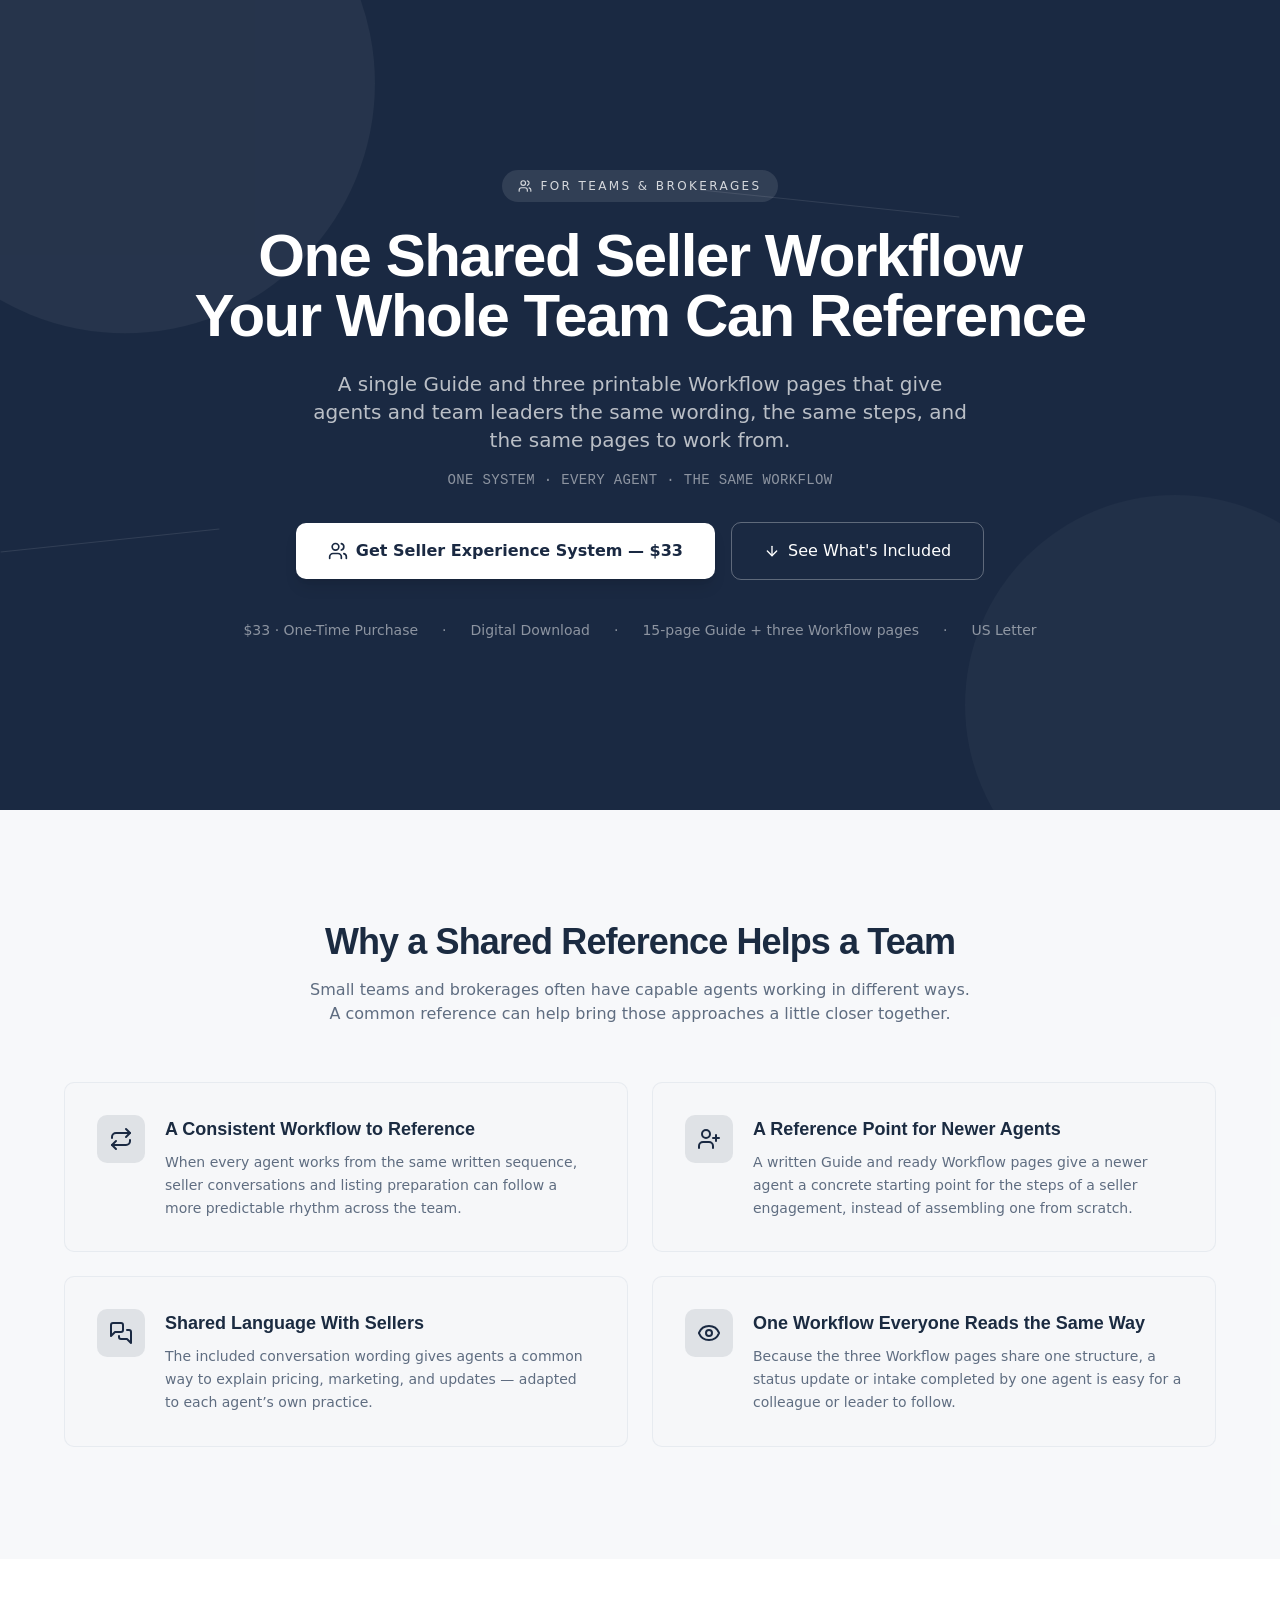
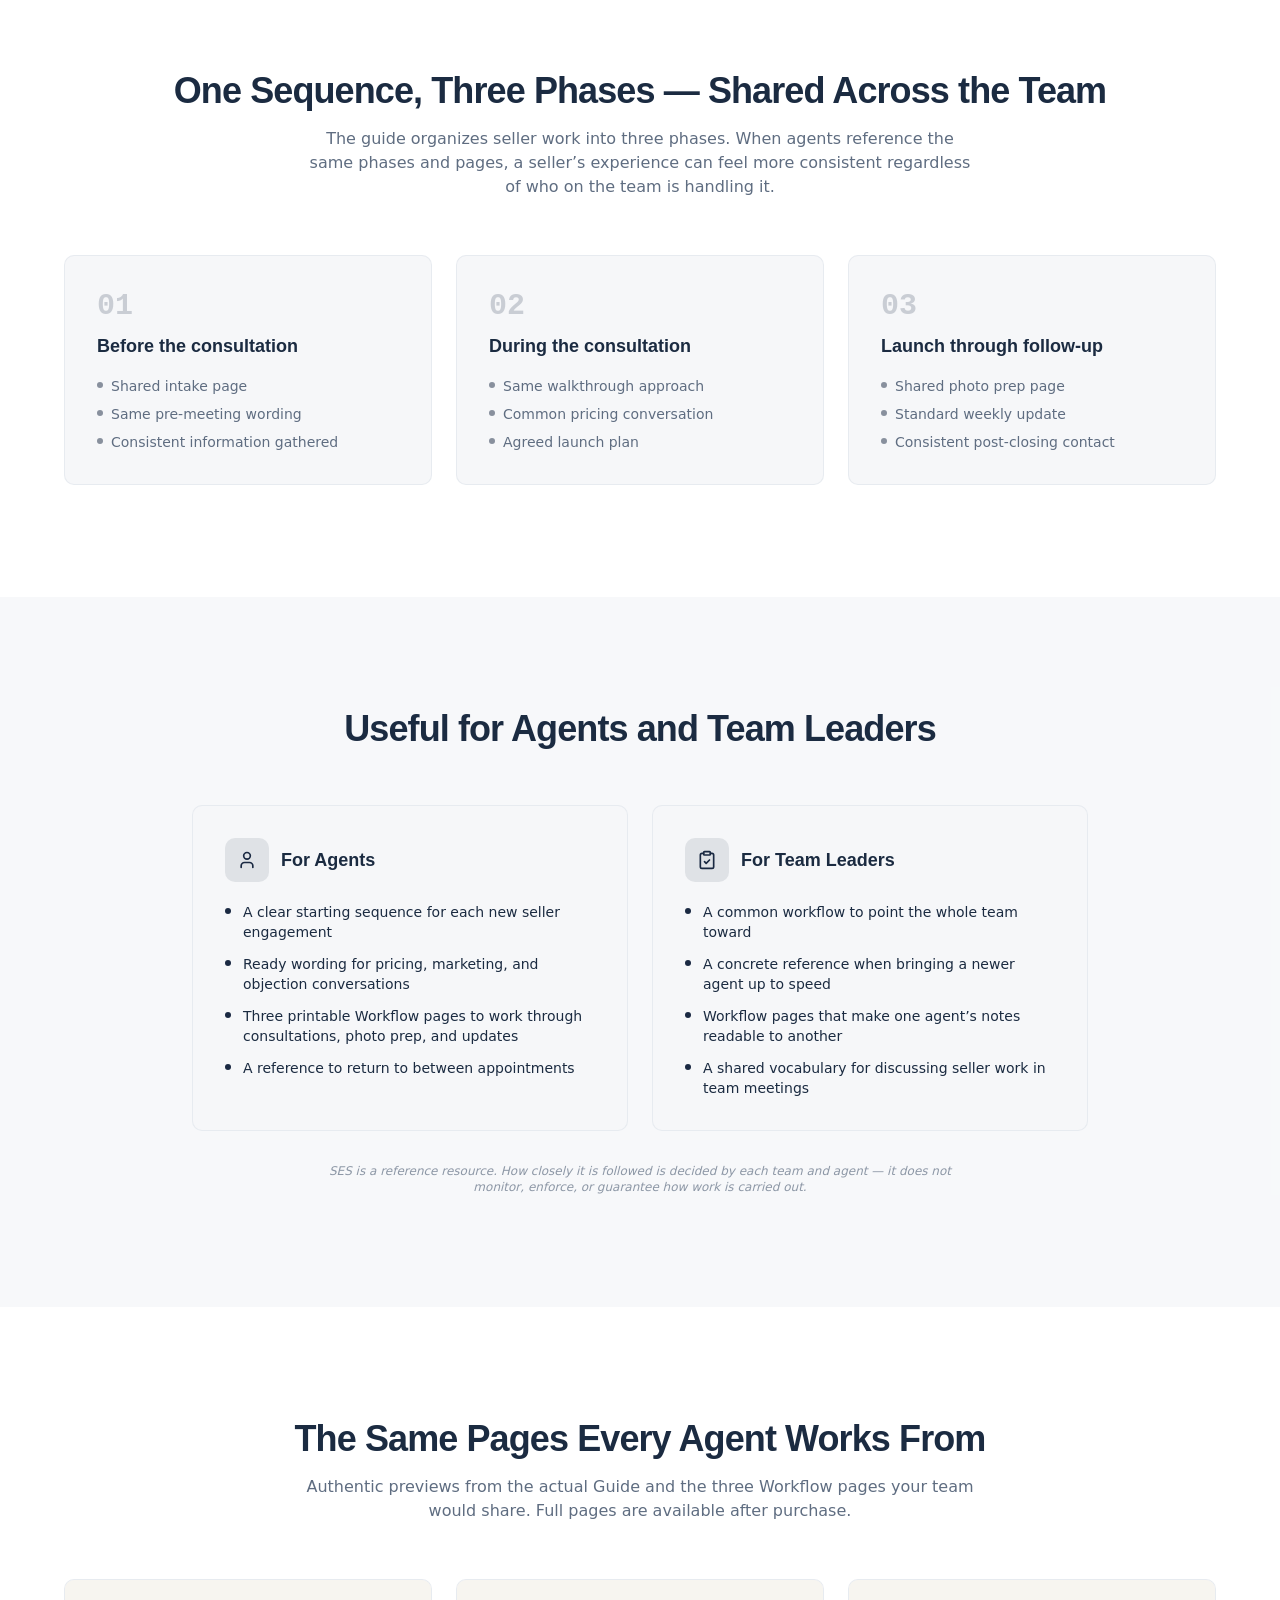
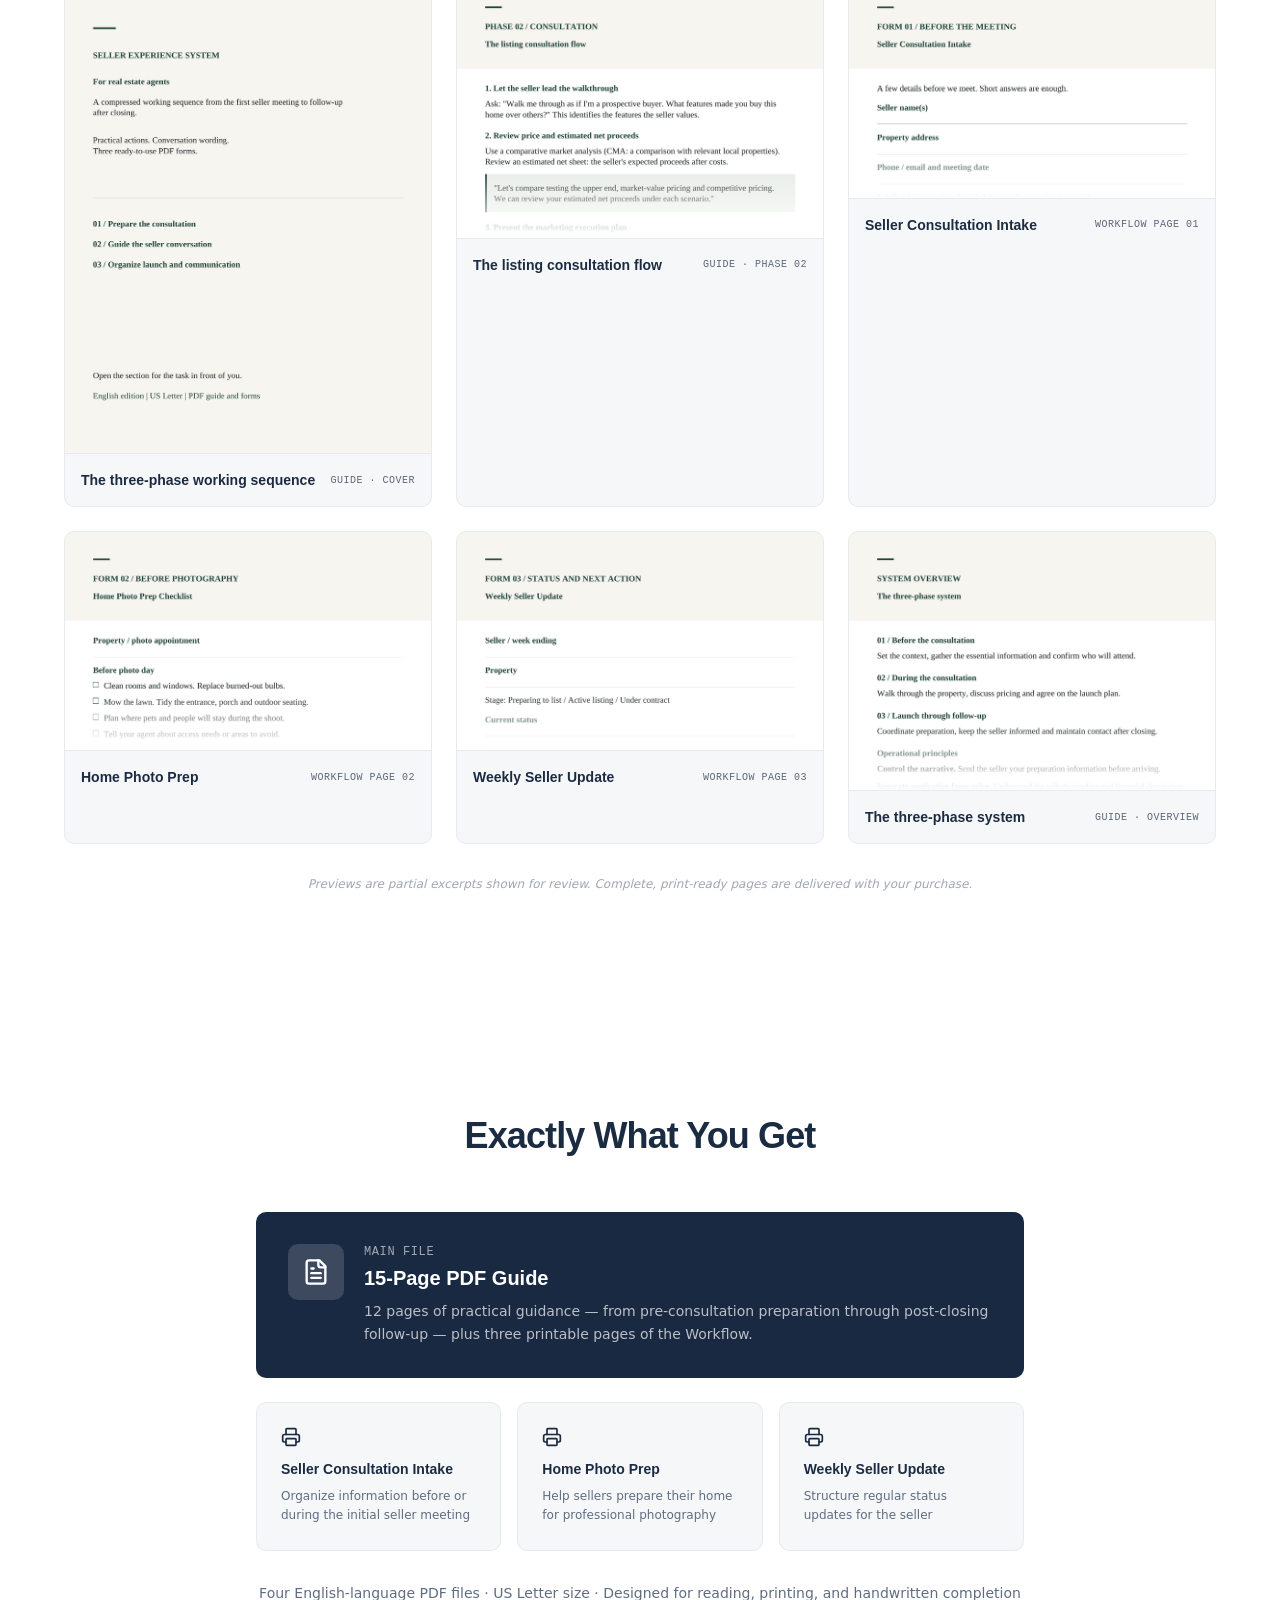
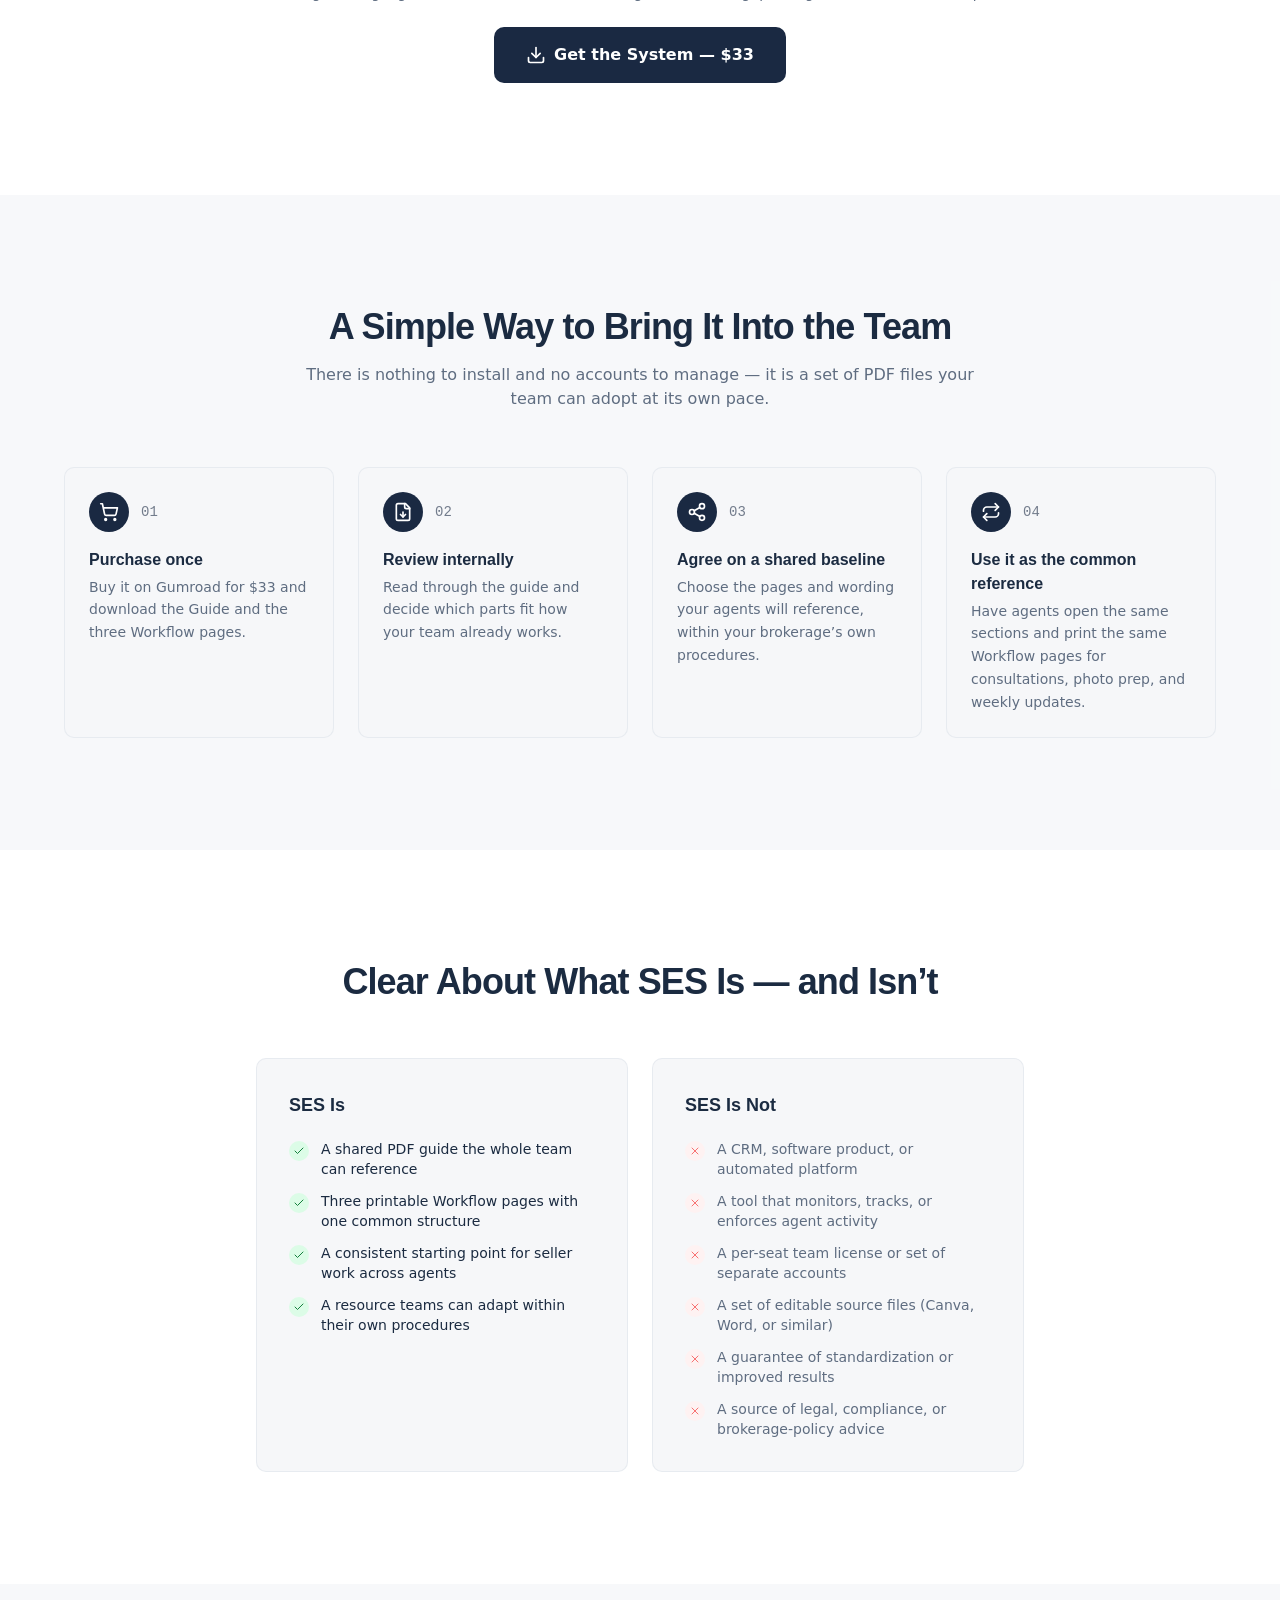
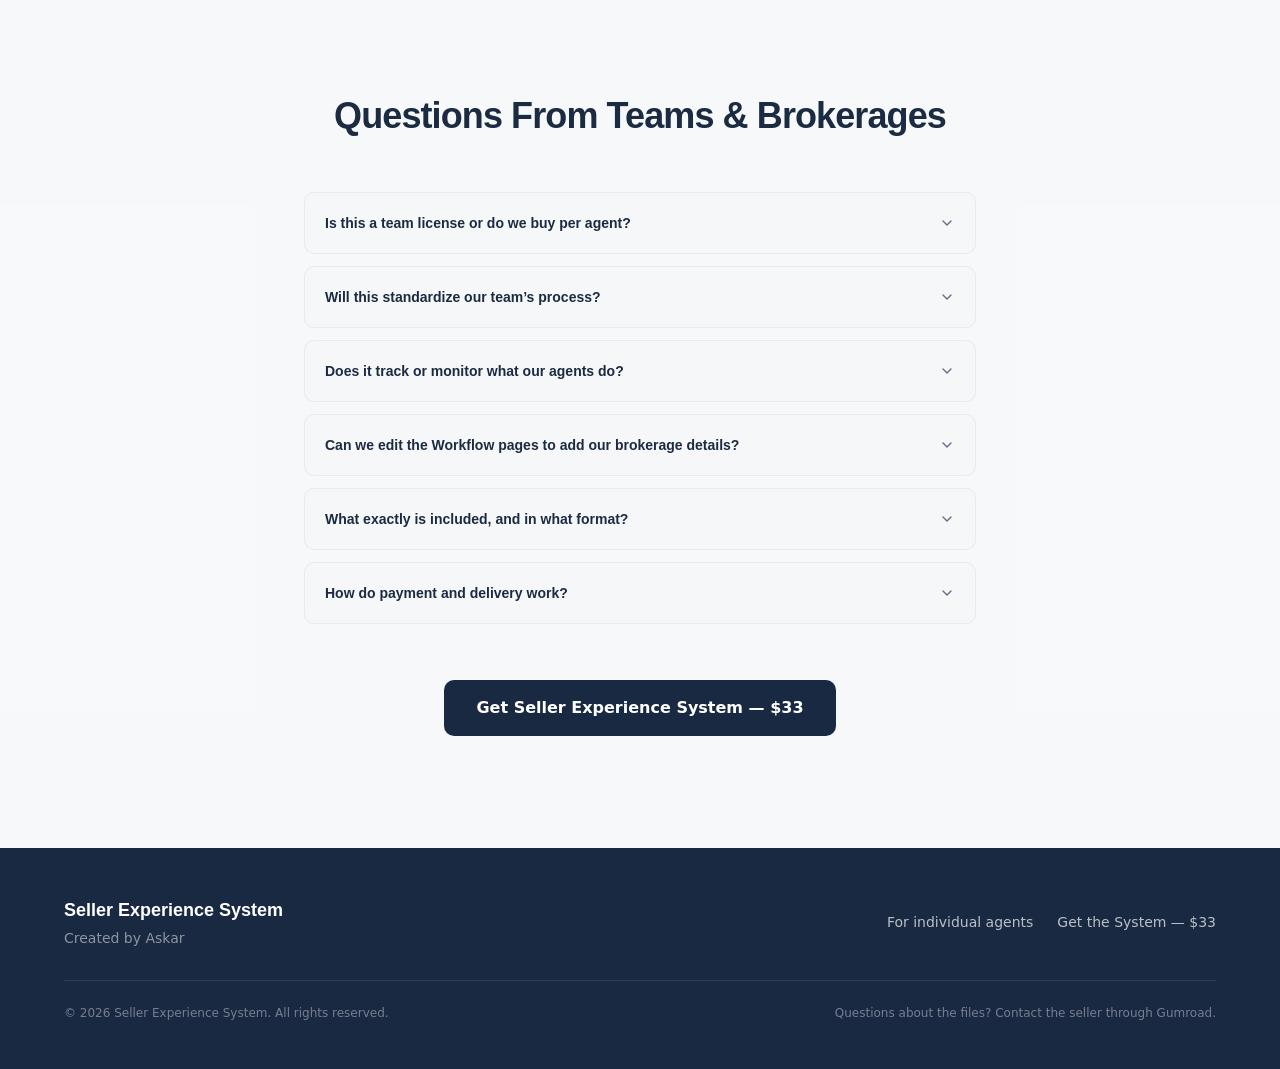
==== commit 8c1ae62d: "Блоки страницы сделаны видимыми (убраны замороженные анимации)" ====
--- a/teams.html
+++ b/teams.html
@@ -1,5 +1,5 @@
 <!DOCTYPE html>
-<html lang="en"><head><meta charset="utf-8"><meta name="viewport" content="width=device-width, initial-scale=1"><title>🐴 Seller Experience System for Teams &amp; Brokerages — A Shared Seller Workflow</title><meta name="description" content="A shared Guide and three printable Workflow pages that help real estate teams and brokerages work from one consistent Workflow. $33 one-time purchase."><meta property="og:title" content="Seller Experience System — For Teams &amp; Brokerages"><meta property="og:description" content="One shared System and three printable Workflow pages for agents and team leaders. $33."><meta property="og:image" content="og-image.png"><meta property="og:image:width" content="1200"><meta property="og:image:height" content="630"><meta name="twitter:card" content="summary_large_image"><meta name="twitter:title" content="Seller Experience System — For Teams &amp; Brokerages"><meta name="twitter:description" content="One shared System and three printable Workflow pages for agents and team leaders. $33."><meta name="twitter:image" content="og-image.png"><meta name="twitter:image:width" content="1200"><meta name="twitter:image:height" content="630"><link rel="shortcut icon" href="favicon.svg"><link rel="icon" href="favicon.svg"><link rel="preload" href="/_next/static/media/5c285b27cdda1fe8-s.p.2_mbdogr7ni8i.woff2" as="font" crossorigin="" type="font/woff2"><link rel="preload" href="/_next/static/media/70bc3e132a0a741e-s.p.3t6q91iet4nsy.woff2" as="font" crossorigin="" type="font/woff2"><link rel="preload" href="/_next/static/media/fba5a26ea33df6a3-s.p.18rizl4rsrl42.woff2" as="font" crossorigin="" type="font/woff2"><style>@font-face { font-family: "DM Sans"; font-style: normal; font-weight: 100 1000; font-display: swap; src: url("../media/c3cb240f9c892514-s.3z_x6eowsw16y.woff2") format("woff2"); unicode-range: U+100-2BA, U+2BD-2C5, U+2C7-2CC, U+2CE-2D7, U+2DD-2FF, U+304, U+308, U+329, U+1D00-1DBF, U+1E00-1E9F, U+1EF2-1EFF, U+2020, U+20A0-20AB, U+20AD-20C4, U+2113, U+2C60-2C7F, U+A720-A7FF; }
+<html lang="en"><head><meta charset="utf-8"><meta name="viewport" content="width=device-width, initial-scale=1"><title>🐴 Seller Experience System for Teams &amp; Brokerages — A Shared Seller Workflow</title><meta name="description" content="A shared Guide and three printable Workflow pages that help real estate teams and brokerages work from one consistent Workflow. $33 one-time purchase."><meta property="og:title" content="Seller Experience System — For Teams &amp; Brokerages"><meta property="og:description" content="One shared System and three printable Workflow pages for agents and team leaders. $33."><meta property="og:image" content="og-image.png"><meta property="og:image:width" content="1200"><meta property="og:image:height" content="630"><meta name="twitter:card" content="summary_large_image"><meta name="twitter:title" content="Seller Experience System — For Teams &amp; Brokerages"><meta name="twitter:description" content="One shared System and three printable Workflow pages for agents and team leaders. $33."><meta name="twitter:image" content="og-image.png"><meta name="twitter:image:width" content="1200"><meta name="twitter:image:height" content="630"><link rel="shortcut icon" href="favicon.svg"><link rel="icon" href="favicon.svg"><style>@font-face { font-family: "DM Sans"; font-style: normal; font-weight: 100 1000; font-display: swap; src: url("../media/c3cb240f9c892514-s.3z_x6eowsw16y.woff2") format("woff2"); unicode-range: U+100-2BA, U+2BD-2C5, U+2C7-2CC, U+2CE-2D7, U+2DD-2FF, U+304, U+308, U+329, U+1D00-1DBF, U+1E00-1E9F, U+1EF2-1EFF, U+2020, U+20A0-20AB, U+20AD-20C4, U+2113, U+2C60-2C7F, U+A720-A7FF; }
 @font-face { font-family: "DM Sans"; font-style: normal; font-weight: 100 1000; font-display: swap; src: url("../media/5c285b27cdda1fe8-s.p.2_mbdogr7ni8i.woff2") format("woff2"); unicode-range: U+0-FF, U+131, U+152-153, U+2BB-2BC, U+2C6, U+2DA, U+2DC, U+304, U+308, U+329, U+2000-206F, U+20AC, U+2122, U+2191, U+2193, U+2212, U+2215, U+FEFF, U+FFFD; }
 @font-face { font-family: "DM Sans Fallback"; src: local("Arial"); ascent-override: 94.9%; descent-override: 29.66%; line-gap-override: 0%; size-adjust: 104.53%; }
 .Edek3G_className { font-family: "DM Sans", "DM Sans Fallback"; font-style: normal; }
@@ -845,7 +845,7 @@
       if (h.indexOf('utm_source=') !== -1) continue;
       links[i].setAttribute('href', h + (h.indexOf('?') === -1 ? '?' : '&') + TAG);
     }
-    var t = document.querySelector('a[href$="/teams"], a[href$="teams.html"]');
+    var t = document.querySelector('a[href$="teams.html"], a[href$="teams.html"]');
     if (t && ref) {
       var th = t.getAttribute('href') || '';
       if (th.indexOf('ref=') === -1) t.setAttribute('href', th + (th.indexOf('?') === -1 ? '?' : '&') + 'ref=' + ref);
@@ -861,5 +861,5 @@
   function start() { tag(); setTimeout(tag, 800); setTimeout(tag, 2500); }
   if (document.readyState === 'loading') document.addEventListener('DOMContentLoaded', start); else start();
 })();
-</script></head><body class="Edek3G_variable zfJaSa_variable D88TVW_variable font-sans antialiased"><div hidden=""><!--$--><!--/$--></div><main class="min-h-screen bg-background"><section class="relative min-h-[90vh] flex items-center justify-center overflow-hidden bg-primary"><div class="absolute inset-0 overflow-hidden"><div class="absolute top-0 left-0 w-[500px] h-[500px] rounded-full bg-white/5 -translate-y-1/3 -translate-x-1/4"></div><div class="absolute bottom-0 right-0 w-[420px] h-[420px] rounded-full bg-white/[0.03] translate-y-1/4 translate-x-1/4"></div><div class="absolute top-1/4 right-1/4 w-[260px] h-[1px] bg-white/10 rotate-6"></div><div class="absolute top-2/3 left-1/5 w-[220px] h-[1px] bg-white/10 -rotate-6"></div></div><div class="relative z-10 max-w-[1200px] mx-auto px-6 py-20 text-center"><div style="opacity: 1; transform: none;"><span class="inline-flex items-center gap-2 mb-6 px-4 py-2 bg-white/10 text-white/80 text-xs font-medium tracking-[0.2em] uppercase rounded-full"><svg xmlns="http://www.w3.org/2000/svg" width="24" height="24" viewBox="0 0 24 24" fill="none" stroke="currentColor" stroke-width="2" stroke-linecap="round" stroke-linejoin="round" class="lucide lucide-users w-3.5 h-3.5"><path d="M16 21v-2a4 4 0 0 0-4-4H6a4 4 0 0 0-4 4v2"></path><circle cx="9" cy="7" r="4"></circle><path d="M22 21v-2a4 4 0 0 0-3-3.87"></path><path d="M16 3.13a4 4 0 0 1 0 7.75"></path></svg>For Teams &amp; Brokerages</span></div><h1 class="font-display text-4xl md:text-5xl lg:text-6xl font-bold text-white tracking-tight max-w-4xl mx-auto leading-[1.1] mb-6" style="opacity: 1; transform: none;">One Shared Seller Workflow Your Whole Team Can Reference</h1><p class="text-lg md:text-xl text-white/70 max-w-2xl mx-auto mb-4 leading-relaxed" style="opacity: 1; transform: none;">A single Guide and three printable Workflow pages that give agents and team leaders the same wording, the same steps, and the same pages to work from.</p><p class="text-sm text-white/50 mb-8 font-mono tracking-wide" style="opacity: 1;">ONE SYSTEM · EVERY AGENT · THE SAME WORKFLOW</p><div class="flex flex-col sm:flex-row items-center justify-center gap-4 mb-10" style="opacity: 1; transform: none;"><a href="https://sellerworkflow.gumroad.com/l/seller-experience-system" target="_blank" rel="noopener noreferrer" class="inline-flex items-center gap-2 px-8 py-4 bg-white text-primary font-semibold rounded-lg hover:bg-white/90 transition-all duration-200 shadow-lg hover:shadow-xl"><svg xmlns="http://www.w3.org/2000/svg" width="24" height="24" viewBox="0 0 24 24" fill="none" stroke="currentColor" stroke-width="2" stroke-linecap="round" stroke-linejoin="round" class="lucide lucide-users w-5 h-5"><path d="M16 21v-2a4 4 0 0 0-4-4H6a4 4 0 0 0-4 4v2"></path><circle cx="9" cy="7" r="4"></circle><path d="M22 21v-2a4 4 0 0 0-3-3.87"></path><path d="M16 3.13a4 4 0 0 1 0 7.75"></path></svg>Get Seller Experience System — $33</a><a href="#whats-included" class="inline-flex items-center gap-2 px-8 py-4 border border-white/30 text-white font-medium rounded-lg hover:bg-white/10 transition-all duration-200"><svg xmlns="http://www.w3.org/2000/svg" width="24" height="24" viewBox="0 0 24 24" fill="none" stroke="currentColor" stroke-width="2" stroke-linecap="round" stroke-linejoin="round" class="lucide lucide-arrow-down w-4 h-4"><path d="M12 5v14"></path><path d="m19 12-7 7-7-7"></path></svg>See What's Included</a></div><div class="flex flex-wrap items-center justify-center gap-x-6 gap-y-2 text-sm text-white/50" style="opacity: 1;"><span>$33 · One-Time Purchase</span><span class="hidden sm:inline">·</span><span>Digital Download</span><span class="hidden sm:inline">·</span><span>15-page Guide + three Workflow pages</span><span class="hidden sm:inline">·</span><span>US Letter</span></div></div></section><section class="py-20 md:py-28 bg-muted/50"><div class="max-w-[1200px] mx-auto px-6"><div class="text-center mb-14" style="opacity:0;transform:translateY(20px)"><h2 class="font-display text-3xl md:text-4xl font-bold text-foreground tracking-tight mb-4">Why a Shared Reference Helps a Team</h2><p class="text-muted-foreground max-w-2xl mx-auto">Small teams and brokerages often have capable agents working in different ways. A common reference can help bring those approaches a little closer together.</p></div><div class="grid md:grid-cols-2 gap-6"><div class="bg-card rounded-lg p-8 shadow-[var(--shadow-md)] hover:shadow-[var(--shadow-lg)] transition-all duration-300 border border-border/50" style="opacity:0;transform:translateY(30px)"><div class="flex items-start gap-5"><div class="w-12 h-12 rounded-lg bg-primary/10 flex items-center justify-center flex-shrink-0"><svg xmlns="http://www.w3.org/2000/svg" width="24" height="24" viewBox="0 0 24 24" fill="none" stroke="currentColor" stroke-width="2" stroke-linecap="round" stroke-linejoin="round" class="lucide lucide-repeat w-6 h-6 text-primary"><path d="m17 2 4 4-4 4"></path><path d="M3 11v-1a4 4 0 0 1 4-4h14"></path><path d="m7 22-4-4 4-4"></path><path d="M21 13v1a4 4 0 0 1-4 4H3"></path></svg></div><div><h3 class="font-display text-lg font-semibold text-foreground mb-2">A Consistent Workflow to Reference</h3><p class="text-muted-foreground text-sm leading-relaxed">When every agent works from the same written sequence, seller conversations and listing preparation can follow a more predictable rhythm across the team.</p></div></div></div><div class="bg-card rounded-lg p-8 shadow-[var(--shadow-md)] hover:shadow-[var(--shadow-lg)] transition-all duration-300 border border-border/50" style="opacity:0;transform:translateY(30px)"><div class="flex items-start gap-5"><div class="w-12 h-12 rounded-lg bg-primary/10 flex items-center justify-center flex-shrink-0"><svg xmlns="http://www.w3.org/2000/svg" width="24" height="24" viewBox="0 0 24 24" fill="none" stroke="currentColor" stroke-width="2" stroke-linecap="round" stroke-linejoin="round" class="lucide lucide-user-plus w-6 h-6 text-primary"><path d="M16 21v-2a4 4 0 0 0-4-4H6a4 4 0 0 0-4 4v2"></path><circle cx="9" cy="7" r="4"></circle><line x1="19" x2="19" y1="8" y2="14"></line><line x1="22" x2="16" y1="11" y2="11"></line></svg></div><div><h3 class="font-display text-lg font-semibold text-foreground mb-2">A Reference Point for Newer Agents</h3><p class="text-muted-foreground text-sm leading-relaxed">A written Guide and ready Workflow pages give a newer agent a concrete starting point for the steps of a seller engagement, instead of assembling one from scratch.</p></div></div></div><div class="bg-card rounded-lg p-8 shadow-[var(--shadow-md)] hover:shadow-[var(--shadow-lg)] transition-all duration-300 border border-border/50" style="opacity:0;transform:translateY(30px)"><div class="flex items-start gap-5"><div class="w-12 h-12 rounded-lg bg-primary/10 flex items-center justify-center flex-shrink-0"><svg xmlns="http://www.w3.org/2000/svg" width="24" height="24" viewBox="0 0 24 24" fill="none" stroke="currentColor" stroke-width="2" stroke-linecap="round" stroke-linejoin="round" class="lucide lucide-messages-square w-6 h-6 text-primary"><path d="M14 9a2 2 0 0 1-2 2H6l-4 4V4a2 2 0 0 1 2-2h8a2 2 0 0 1 2 2z"></path><path d="M18 9h2a2 2 0 0 1 2 2v11l-4-4h-6a2 2 0 0 1-2-2v-1"></path></svg></div><div><h3 class="font-display text-lg font-semibold text-foreground mb-2">Shared Language With Sellers</h3><p class="text-muted-foreground text-sm leading-relaxed">The included conversation wording gives agents a common way to explain pricing, marketing, and updates — adapted to each agent’s own practice.</p></div></div></div><div class="bg-card rounded-lg p-8 shadow-[var(--shadow-md)] hover:shadow-[var(--shadow-lg)] transition-all duration-300 border border-border/50" style="opacity:0;transform:translateY(30px)"><div class="flex items-start gap-5"><div class="w-12 h-12 rounded-lg bg-primary/10 flex items-center justify-center flex-shrink-0"><svg xmlns="http://www.w3.org/2000/svg" width="24" height="24" viewBox="0 0 24 24" fill="none" stroke="currentColor" stroke-width="2" stroke-linecap="round" stroke-linejoin="round" class="lucide lucide-eye w-6 h-6 text-primary"><path d="M2.062 12.348a1 1 0 0 1 0-.696 10.75 10.75 0 0 1 19.876 0 1 1 0 0 1 0 .696 10.75 10.75 0 0 1-19.876 0"></path><circle cx="12" cy="12" r="3"></circle></svg></div><div><h3 class="font-display text-lg font-semibold text-foreground mb-2">One Workflow Everyone Reads the Same Way</h3><p class="text-muted-foreground text-sm leading-relaxed">Because the three Workflow pages share one structure, a status update or intake completed by one agent is easy for a colleague or leader to follow.</p></div></div></div></div></div></section><section class="py-20 md:py-28 bg-background"><div class="max-w-[1200px] mx-auto px-6"><div class="text-center mb-14" style="opacity:0;transform:translateY(20px)"><h2 class="font-display text-3xl md:text-4xl font-bold text-foreground tracking-tight mb-4">One Sequence, Three Phases — Shared Across the Team</h2><p class="text-muted-foreground max-w-2xl mx-auto">The guide organizes seller work into three phases. When agents reference the same phases and pages, a seller’s experience can feel more consistent regardless of who on the team is handling it.</p></div><div class="grid md:grid-cols-3 gap-6"><div class="relative bg-card rounded-lg p-8 shadow-[var(--shadow-md)] border border-border/50" style="opacity:0;transform:translateY(30px)"><span class="font-mono text-3xl font-bold text-primary/20">01</span><h3 class="font-display text-lg font-semibold text-foreground mt-2 mb-4">Before the consultation</h3><ul class="space-y-2"><li class="flex items-start gap-2 text-sm text-muted-foreground"><span class="mt-1.5 w-1.5 h-1.5 rounded-full bg-primary/50 flex-shrink-0"></span><span>Shared intake page</span></li><li class="flex items-start gap-2 text-sm text-muted-foreground"><span class="mt-1.5 w-1.5 h-1.5 rounded-full bg-primary/50 flex-shrink-0"></span><span>Same pre-meeting wording</span></li><li class="flex items-start gap-2 text-sm text-muted-foreground"><span class="mt-1.5 w-1.5 h-1.5 rounded-full bg-primary/50 flex-shrink-0"></span><span>Consistent information gathered</span></li></ul></div><div class="relative bg-card rounded-lg p-8 shadow-[var(--shadow-md)] border border-border/50" style="opacity:0;transform:translateY(30px)"><span class="font-mono text-3xl font-bold text-primary/20">02</span><h3 class="font-display text-lg font-semibold text-foreground mt-2 mb-4">During the consultation</h3><ul class="space-y-2"><li class="flex items-start gap-2 text-sm text-muted-foreground"><span class="mt-1.5 w-1.5 h-1.5 rounded-full bg-primary/50 flex-shrink-0"></span><span>Same walkthrough approach</span></li><li class="flex items-start gap-2 text-sm text-muted-foreground"><span class="mt-1.5 w-1.5 h-1.5 rounded-full bg-primary/50 flex-shrink-0"></span><span>Common pricing conversation</span></li><li class="flex items-start gap-2 text-sm text-muted-foreground"><span class="mt-1.5 w-1.5 h-1.5 rounded-full bg-primary/50 flex-shrink-0"></span><span>Agreed launch plan</span></li></ul></div><div class="relative bg-card rounded-lg p-8 shadow-[var(--shadow-md)] border border-border/50" style="opacity:0;transform:translateY(30px)"><span class="font-mono text-3xl font-bold text-primary/20">03</span><h3 class="font-display text-lg font-semibold text-foreground mt-2 mb-4">Launch through follow-up</h3><ul class="space-y-2"><li class="flex items-start gap-2 text-sm text-muted-foreground"><span class="mt-1.5 w-1.5 h-1.5 rounded-full bg-primary/50 flex-shrink-0"></span><span>Shared photo prep page</span></li><li class="flex items-start gap-2 text-sm text-muted-foreground"><span class="mt-1.5 w-1.5 h-1.5 rounded-full bg-primary/50 flex-shrink-0"></span><span>Standard weekly update</span></li><li class="flex items-start gap-2 text-sm text-muted-foreground"><span class="mt-1.5 w-1.5 h-1.5 rounded-full bg-primary/50 flex-shrink-0"></span><span>Consistent post-closing contact</span></li></ul></div></div></div></section><section class="py-20 md:py-28 bg-muted/50"><div class="max-w-[1200px] mx-auto px-6"><div class="text-center mb-14" style="opacity:0;transform:translateY(20px)"><h2 class="font-display text-3xl md:text-4xl font-bold text-foreground tracking-tight">Useful for Agents and Team Leaders</h2></div><div class="grid md:grid-cols-2 gap-6 max-w-4xl mx-auto"><div class="bg-card rounded-lg p-8 shadow-[var(--shadow-md)] border border-border/50" style="opacity:0;transform:translateX(-20px)"><div class="flex items-center gap-3 mb-5"><div class="w-11 h-11 rounded-lg bg-primary/10 flex items-center justify-center"><svg xmlns="http://www.w3.org/2000/svg" width="24" height="24" viewBox="0 0 24 24" fill="none" stroke="currentColor" stroke-width="2" stroke-linecap="round" stroke-linejoin="round" class="lucide lucide-user w-5 h-5 text-primary"><path d="M19 21v-2a4 4 0 0 0-4-4H9a4 4 0 0 0-4 4v2"></path><circle cx="12" cy="7" r="4"></circle></svg></div><h3 class="font-display text-lg font-semibold text-foreground">For Agents</h3></div><ul class="space-y-3"><li class="flex items-start gap-3 text-sm text-foreground"><span class="mt-1.5 w-1.5 h-1.5 rounded-full bg-primary flex-shrink-0"></span><span>A clear starting sequence for each new seller engagement</span></li><li class="flex items-start gap-3 text-sm text-foreground"><span class="mt-1.5 w-1.5 h-1.5 rounded-full bg-primary flex-shrink-0"></span><span>Ready wording for pricing, marketing, and objection conversations</span></li><li class="flex items-start gap-3 text-sm text-foreground"><span class="mt-1.5 w-1.5 h-1.5 rounded-full bg-primary flex-shrink-0"></span><span>Three printable Workflow pages to work through consultations, photo prep, and updates</span></li><li class="flex items-start gap-3 text-sm text-foreground"><span class="mt-1.5 w-1.5 h-1.5 rounded-full bg-primary flex-shrink-0"></span><span>A reference to return to between appointments</span></li></ul></div><div class="bg-card rounded-lg p-8 shadow-[var(--shadow-md)] border border-border/50" style="opacity:0;transform:translateX(20px)"><div class="flex items-center gap-3 mb-5"><div class="w-11 h-11 rounded-lg bg-primary/10 flex items-center justify-center"><svg xmlns="http://www.w3.org/2000/svg" width="24" height="24" viewBox="0 0 24 24" fill="none" stroke="currentColor" stroke-width="2" stroke-linecap="round" stroke-linejoin="round" class="lucide lucide-clipboard-check w-5 h-5 text-primary"><rect width="8" height="4" x="8" y="2" rx="1" ry="1"></rect><path d="M16 4h2a2 2 0 0 1 2 2v14a2 2 0 0 1-2 2H6a2 2 0 0 1-2-2V6a2 2 0 0 1 2-2h2"></path><path d="m9 14 2 2 4-4"></path></svg></div><h3 class="font-display text-lg font-semibold text-foreground">For Team Leaders</h3></div><ul class="space-y-3"><li class="flex items-start gap-3 text-sm text-foreground"><span class="mt-1.5 w-1.5 h-1.5 rounded-full bg-primary flex-shrink-0"></span><span>A common workflow to point the whole team toward</span></li><li class="flex items-start gap-3 text-sm text-foreground"><span class="mt-1.5 w-1.5 h-1.5 rounded-full bg-primary flex-shrink-0"></span><span>A concrete reference when bringing a newer agent up to speed</span></li><li class="flex items-start gap-3 text-sm text-foreground"><span class="mt-1.5 w-1.5 h-1.5 rounded-full bg-primary flex-shrink-0"></span><span>Workflow pages that make one agent’s notes readable to another</span></li><li class="flex items-start gap-3 text-sm text-foreground"><span class="mt-1.5 w-1.5 h-1.5 rounded-full bg-primary flex-shrink-0"></span><span>A shared vocabulary for discussing seller work in team meetings</span></li></ul></div></div><p class="text-center text-xs text-muted-foreground/70 mt-8 italic max-w-2xl mx-auto">SES is a reference resource. How closely it is followed is decided by each team and agent — it does not monitor, enforce, or guarantee how work is carried out.</p></div></section><section id="whats-included" class="py-20 md:py-28 bg-background"><div class="max-w-[1200px] mx-auto px-6"><div class="text-center mb-14" style="opacity:0;transform:translateY(20px)"><h2 class="font-display text-3xl md:text-4xl font-bold text-foreground tracking-tight mb-4">The Same Pages Every Agent Works From</h2><p class="text-muted-foreground max-w-2xl mx-auto">Authentic previews from the actual Guide and the three Workflow pages your team would share. Full pages are available after purchase.</p></div><div class="grid sm:grid-cols-2 lg:grid-cols-3 gap-6"><figure class="group bg-card rounded-lg overflow-hidden shadow-[var(--shadow-md)] border border-border/50" style="opacity:0;transform:translateY(24px)"><div class="relative w-full aspect-[800/1035] bg-muted overflow-hidden"><img alt="Cover page of the Seller Experience System PDF guide" loading="lazy" decoding="async" data-nimg="fill" class="object-cover object-top" style="position:absolute;height:100%;width:100%;left:0;top:0;right:0;bottom:0;color:transparent" src="/previews/preview-guide-cover.png"></div><figcaption class="flex items-center justify-between p-4 border-t border-border/50"><span class="text-sm font-display font-semibold text-foreground">The three-phase working sequence</span><span class="text-[10px] font-mono uppercase tracking-wider text-primary/70">Guide · Cover</span></figcaption></figure><figure class="group bg-card rounded-lg overflow-hidden shadow-[var(--shadow-md)] border border-border/50" style="opacity:0;transform:translateY(24px)"><div class="relative w-full aspect-[760/536] bg-muted overflow-hidden"><img alt="Interior page showing the listing consultation flow" loading="lazy" decoding="async" data-nimg="fill" class="object-cover object-top" style="position:absolute;height:100%;width:100%;left:0;top:0;right:0;bottom:0;color:transparent" src="/previews/preview-guide-consultation.png"></div><figcaption class="flex items-center justify-between p-4 border-t border-border/50"><span class="text-sm font-display font-semibold text-foreground">The listing consultation flow</span><span class="text-[10px] font-mono uppercase tracking-wider text-primary/70">Guide · Phase 02</span></figcaption></figure><figure class="group bg-card rounded-lg overflow-hidden shadow-[var(--shadow-md)] border border-border/50" style="opacity:0;transform:translateY(24px)"><div class="relative w-full aspect-[760/453] bg-muted overflow-hidden"><img alt="Top of the Seller Consultation Intake Workflow page" loading="lazy" decoding="async" data-nimg="fill" class="object-cover object-top" style="position:absolute;height:100%;width:100%;left:0;top:0;right:0;bottom:0;color:transparent" src="/previews/preview-form-intake.png"></div><figcaption class="flex items-center justify-between p-4 border-t border-border/50"><span class="text-sm font-display font-semibold text-foreground">Seller Consultation Intake</span><span class="text-[10px] font-mono uppercase tracking-wider text-primary/70">Workflow Page 01</span></figcaption></figure><figure class="group bg-card rounded-lg overflow-hidden shadow-[var(--shadow-md)] border border-border/50" style="opacity:0;transform:translateY(24px)"><div class="relative w-full aspect-[760/453] bg-muted overflow-hidden"><img alt="Top of the Home Photo Prep Workflow page" loading="lazy" decoding="async" data-nimg="fill" class="object-cover object-top" style="position:absolute;height:100%;width:100%;left:0;top:0;right:0;bottom:0;color:transparent" src="/previews/preview-form-photo.png"></div><figcaption class="flex items-center justify-between p-4 border-t border-border/50"><span class="text-sm font-display font-semibold text-foreground">Home Photo Prep</span><span class="text-[10px] font-mono uppercase tracking-wider text-primary/70">Workflow Page 02</span></figcaption></figure><figure class="group bg-card rounded-lg overflow-hidden shadow-[var(--shadow-md)] border border-border/50" style="opacity:0;transform:translateY(24px)"><div class="relative w-full aspect-[760/453] bg-muted overflow-hidden"><img alt="Top of the Weekly Seller Update Workflow page" loading="lazy" decoding="async" data-nimg="fill" class="object-cover object-top" style="position:absolute;height:100%;width:100%;left:0;top:0;right:0;bottom:0;color:transparent" src="/previews/preview-form-update.png"></div><figcaption class="flex items-center justify-between p-4 border-t border-border/50"><span class="text-sm font-display font-semibold text-foreground">Weekly Seller Update</span><span class="text-[10px] font-mono uppercase tracking-wider text-primary/70">Workflow Page 03</span></figcaption></figure><figure class="group bg-card rounded-lg overflow-hidden shadow-[var(--shadow-md)] border border-border/50" style="opacity:0;transform:translateY(24px)"><div class="relative w-full aspect-[760/536] bg-muted overflow-hidden"><img alt="Interior page showing the system overview" loading="lazy" decoding="async" data-nimg="fill" class="object-cover object-top" style="position:absolute;height:100%;width:100%;left:0;top:0;right:0;bottom:0;color:transparent" src="/previews/preview-guide-overview.png"></div><figcaption class="flex items-center justify-between p-4 border-t border-border/50"><span class="text-sm font-display font-semibold text-foreground">The three-phase system</span><span class="text-[10px] font-mono uppercase tracking-wider text-primary/70">Guide · Overview</span></figcaption></figure></div><p class="text-center text-xs text-muted-foreground/60 mt-8 italic">Previews are partial excerpts shown for review. Complete, print-ready pages are delivered with your purchase.</p></div></section><section class="py-20 md:py-28 bg-background"><div class="max-w-[1200px] mx-auto px-6"><div class="text-center mb-14" style="opacity:0;transform:translateY(20px)"><h2 class="font-display text-3xl md:text-4xl font-bold text-foreground tracking-tight mb-4">Exactly What You Get</h2></div><div class="max-w-3xl mx-auto"><div class="bg-primary text-primary-foreground rounded-lg p-8 mb-6 shadow-[var(--shadow-lg)]" style="opacity:0;transform:translateY(30px)"><div class="flex items-start gap-5"><div class="w-14 h-14 rounded-lg bg-white/15 flex items-center justify-center flex-shrink-0"><svg xmlns="http://www.w3.org/2000/svg" width="24" height="24" viewBox="0 0 24 24" fill="none" stroke="currentColor" stroke-width="2" stroke-linecap="round" stroke-linejoin="round" class="lucide lucide-file-text w-7 h-7 text-white"><path d="M15 2H6a2 2 0 0 0-2 2v16a2 2 0 0 0 2 2h12a2 2 0 0 0 2-2V7Z"></path><path d="M14 2v4a2 2 0 0 0 2 2h4"></path><path d="M10 9H8"></path><path d="M16 13H8"></path><path d="M16 17H8"></path></svg></div><div><p class="text-xs text-white/60 font-mono uppercase tracking-wider mb-1">Main File</p><h3 class="text-xl font-display font-bold mb-2">15-Page PDF Guide</h3><p class="text-white/70 text-sm leading-relaxed">12 pages of practical guidance — from pre-consultation preparation through post-closing follow-up — plus three printable pages of the Workflow.</p></div></div></div><div class="grid sm:grid-cols-3 gap-4 mb-8"><div class="bg-card rounded-lg p-6 shadow-[var(--shadow-md)] border border-border/50" style="opacity:0;transform:translateY(20px)"><svg xmlns="http://www.w3.org/2000/svg" width="24" height="24" viewBox="0 0 24 24" fill="none" stroke="currentColor" stroke-width="2" stroke-linecap="round" stroke-linejoin="round" class="lucide lucide-printer w-5 h-5 text-primary mb-3"><path d="M6 18H4a2 2 0 0 1-2-2v-5a2 2 0 0 1 2-2h16a2 2 0 0 1 2 2v5a2 2 0 0 1-2 2h-2"></path><path d="M6 9V3a1 1 0 0 1 1-1h10a1 1 0 0 1 1 1v6"></path><rect x="6" y="14" width="12" height="8" rx="1"></rect></svg><h4 class="font-display text-sm font-semibold text-foreground mb-2">Seller Consultation Intake</h4><p class="text-xs text-muted-foreground leading-relaxed">Organize information before or during the initial seller meeting</p></div><div class="bg-card rounded-lg p-6 shadow-[var(--shadow-md)] border border-border/50" style="opacity:0;transform:translateY(20px)"><svg xmlns="http://www.w3.org/2000/svg" width="24" height="24" viewBox="0 0 24 24" fill="none" stroke="currentColor" stroke-width="2" stroke-linecap="round" stroke-linejoin="round" class="lucide lucide-printer w-5 h-5 text-primary mb-3"><path d="M6 18H4a2 2 0 0 1-2-2v-5a2 2 0 0 1 2-2h16a2 2 0 0 1 2 2v5a2 2 0 0 1-2 2h-2"></path><path d="M6 9V3a1 1 0 0 1 1-1h10a1 1 0 0 1 1 1v6"></path><rect x="6" y="14" width="12" height="8" rx="1"></rect></svg><h4 class="font-display text-sm font-semibold text-foreground mb-2">Home Photo Prep</h4><p class="text-xs text-muted-foreground leading-relaxed">Help sellers prepare their home for professional photography</p></div><div class="bg-card rounded-lg p-6 shadow-[var(--shadow-md)] border border-border/50" style="opacity:0;transform:translateY(20px)"><svg xmlns="http://www.w3.org/2000/svg" width="24" height="24" viewBox="0 0 24 24" fill="none" stroke="currentColor" stroke-width="2" stroke-linecap="round" stroke-linejoin="round" class="lucide lucide-printer w-5 h-5 text-primary mb-3"><path d="M6 18H4a2 2 0 0 1-2-2v-5a2 2 0 0 1 2-2h16a2 2 0 0 1 2 2v5a2 2 0 0 1-2 2h-2"></path><path d="M6 9V3a1 1 0 0 1 1-1h10a1 1 0 0 1 1 1v6"></path><rect x="6" y="14" width="12" height="8" rx="1"></rect></svg><h4 class="font-display text-sm font-semibold text-foreground mb-2">Weekly Seller Update</h4><p class="text-xs text-muted-foreground leading-relaxed">Structure regular status updates for the seller</p></div></div><div class="text-center" style="opacity:0"><p class="text-sm text-muted-foreground mb-6">Four English-language PDF files · US Letter size · Designed for reading, printing, and handwritten completion</p><a href="https://sellerworkflow.gumroad.com/l/seller-experience-system" target="_blank" rel="noopener noreferrer" class="inline-flex items-center gap-2 px-8 py-4 bg-primary text-primary-foreground font-semibold rounded-lg hover:bg-primary/90 transition-all duration-200 shadow-[var(--shadow-md)] hover:shadow-[var(--shadow-lg)]"><svg xmlns="http://www.w3.org/2000/svg" width="24" height="24" viewBox="0 0 24 24" fill="none" stroke="currentColor" stroke-width="2" stroke-linecap="round" stroke-linejoin="round" class="lucide lucide-download w-5 h-5"><path d="M21 15v4a2 2 0 0 1-2 2H5a2 2 0 0 1-2-2v-4"></path><polyline points="7 10 12 15 17 10"></polyline><line x1="12" x2="12" y1="15" y2="3"></line></svg>Get the System — $33</a></div></div></div></section><section class="py-20 md:py-28 bg-muted/50"><div class="max-w-[1200px] mx-auto px-6"><div class="text-center mb-14" style="opacity:0;transform:translateY(20px)"><h2 class="font-display text-3xl md:text-4xl font-bold text-foreground tracking-tight mb-4">A Simple Way to Bring It Into the Team</h2><p class="text-muted-foreground max-w-2xl mx-auto">There is nothing to install and no accounts to manage — it is a set of PDF files your team can adopt at its own pace.</p></div><div class="grid sm:grid-cols-2 lg:grid-cols-4 gap-6"><div class="bg-card rounded-lg p-6 shadow-[var(--shadow-md)] border border-border/50" style="opacity:0;transform:translateY(24px)"><div class="flex items-center gap-3 mb-4"><div class="w-10 h-10 rounded-full bg-primary text-primary-foreground flex items-center justify-center flex-shrink-0 shadow-[var(--shadow-sm)]"><svg xmlns="http://www.w3.org/2000/svg" width="24" height="24" viewBox="0 0 24 24" fill="none" stroke="currentColor" stroke-width="2" stroke-linecap="round" stroke-linejoin="round" class="lucide lucide-shopping-cart w-5 h-5"><circle cx="8" cy="21" r="1"></circle><circle cx="19" cy="21" r="1"></circle><path d="M2.05 2.05h2l2.66 12.42a2 2 0 0 0 2 1.58h9.78a2 2 0 0 0 1.95-1.57l1.65-7.43H5.12"></path></svg></div><span class="font-mono text-sm text-primary/60">01</span></div><h3 class="font-display text-base font-semibold text-foreground mb-1">Purchase once</h3><p class="text-sm text-muted-foreground leading-relaxed">Buy it on Gumroad for $33 and download the Guide and the three Workflow pages.</p></div><div class="bg-card rounded-lg p-6 shadow-[var(--shadow-md)] border border-border/50" style="opacity:0;transform:translateY(24px)"><div class="flex items-center gap-3 mb-4"><div class="w-10 h-10 rounded-full bg-primary text-primary-foreground flex items-center justify-center flex-shrink-0 shadow-[var(--shadow-sm)]"><svg xmlns="http://www.w3.org/2000/svg" width="24" height="24" viewBox="0 0 24 24" fill="none" stroke="currentColor" stroke-width="2" stroke-linecap="round" stroke-linejoin="round" class="lucide lucide-file-down w-5 h-5"><path d="M15 2H6a2 2 0 0 0-2 2v16a2 2 0 0 0 2 2h12a2 2 0 0 0 2-2V7Z"></path><path d="M14 2v4a2 2 0 0 0 2 2h4"></path><path d="M12 18v-6"></path><path d="m9 15 3 3 3-3"></path></svg></div><span class="font-mono text-sm text-primary/60">02</span></div><h3 class="font-display text-base font-semibold text-foreground mb-1">Review internally</h3><p class="text-sm text-muted-foreground leading-relaxed">Read through the guide and decide which parts fit how your team already works.</p></div><div class="bg-card rounded-lg p-6 shadow-[var(--shadow-md)] border border-border/50" style="opacity:0;transform:translateY(24px)"><div class="flex items-center gap-3 mb-4"><div class="w-10 h-10 rounded-full bg-primary text-primary-foreground flex items-center justify-center flex-shrink-0 shadow-[var(--shadow-sm)]"><svg xmlns="http://www.w3.org/2000/svg" width="24" height="24" viewBox="0 0 24 24" fill="none" stroke="currentColor" stroke-width="2" stroke-linecap="round" stroke-linejoin="round" class="lucide lucide-share2 w-5 h-5"><circle cx="18" cy="5" r="3"></circle><circle cx="6" cy="12" r="3"></circle><circle cx="18" cy="19" r="3"></circle><line x1="8.59" x2="15.42" y1="13.51" y2="17.49"></line><line x1="15.41" x2="8.59" y1="6.51" y2="10.49"></line></svg></div><span class="font-mono text-sm text-primary/60">03</span></div><h3 class="font-display text-base font-semibold text-foreground mb-1">Agree on a shared baseline</h3><p class="text-sm text-muted-foreground leading-relaxed">Choose the pages and wording your agents will reference, within your brokerage’s own procedures.</p></div><div class="bg-card rounded-lg p-6 shadow-[var(--shadow-md)] border border-border/50" style="opacity:0;transform:translateY(24px)"><div class="flex items-center gap-3 mb-4"><div class="w-10 h-10 rounded-full bg-primary text-primary-foreground flex items-center justify-center flex-shrink-0 shadow-[var(--shadow-sm)]"><svg xmlns="http://www.w3.org/2000/svg" width="24" height="24" viewBox="0 0 24 24" fill="none" stroke="currentColor" stroke-width="2" stroke-linecap="round" stroke-linejoin="round" class="lucide lucide-repeat w-5 h-5"><path d="m17 2 4 4-4 4"></path><path d="M3 11v-1a4 4 0 0 1 4-4h14"></path><path d="m7 22-4-4 4-4"></path><path d="M21 13v1a4 4 0 0 1-4 4H3"></path></svg></div><span class="font-mono text-sm text-primary/60">04</span></div><h3 class="font-display text-base font-semibold text-foreground mb-1">Use it as the common reference</h3><p class="text-sm text-muted-foreground leading-relaxed">Have agents open the same sections and print the same Workflow pages for consultations, photo prep, and weekly updates.</p></div></div></div></section><section class="py-20 md:py-28 bg-background"><div class="max-w-[1200px] mx-auto px-6"><div class="text-center mb-14" style="opacity:0;transform:translateY(20px)"><h2 class="font-display text-3xl md:text-4xl font-bold text-foreground tracking-tight">Clear About What SES Is — and Isn’t</h2></div><div class="max-w-3xl mx-auto grid md:grid-cols-2 gap-6"><div class="bg-card rounded-lg p-8 shadow-[var(--shadow-md)] border border-border/50" style="opacity:0;transform:translateX(-20px)"><h3 class="font-display text-lg font-semibold text-foreground mb-5">SES Is</h3><ul class="space-y-3"><li class="flex items-start gap-3"><div class="w-5 h-5 rounded-full bg-green-100 flex items-center justify-center flex-shrink-0 mt-0.5"><svg xmlns="http://www.w3.org/2000/svg" width="24" height="24" viewBox="0 0 24 24" fill="none" stroke="currentColor" stroke-width="2" stroke-linecap="round" stroke-linejoin="round" class="lucide lucide-check w-3 h-3 text-green-700"><path d="M20 6 9 17l-5-5"></path></svg></div><span class="text-sm text-foreground">A shared PDF guide the whole team can reference</span></li><li class="flex items-start gap-3"><div class="w-5 h-5 rounded-full bg-green-100 flex items-center justify-center flex-shrink-0 mt-0.5"><svg xmlns="http://www.w3.org/2000/svg" width="24" height="24" viewBox="0 0 24 24" fill="none" stroke="currentColor" stroke-width="2" stroke-linecap="round" stroke-linejoin="round" class="lucide lucide-check w-3 h-3 text-green-700"><path d="M20 6 9 17l-5-5"></path></svg></div><span class="text-sm text-foreground">Three printable Workflow pages with one common structure</span></li><li class="flex items-start gap-3"><div class="w-5 h-5 rounded-full bg-green-100 flex items-center justify-center flex-shrink-0 mt-0.5"><svg xmlns="http://www.w3.org/2000/svg" width="24" height="24" viewBox="0 0 24 24" fill="none" stroke="currentColor" stroke-width="2" stroke-linecap="round" stroke-linejoin="round" class="lucide lucide-check w-3 h-3 text-green-700"><path d="M20 6 9 17l-5-5"></path></svg></div><span class="text-sm text-foreground">A consistent starting point for seller work across agents</span></li><li class="flex items-start gap-3"><div class="w-5 h-5 rounded-full bg-green-100 flex items-center justify-center flex-shrink-0 mt-0.5"><svg xmlns="http://www.w3.org/2000/svg" width="24" height="24" viewBox="0 0 24 24" fill="none" stroke="currentColor" stroke-width="2" stroke-linecap="round" stroke-linejoin="round" class="lucide lucide-check w-3 h-3 text-green-700"><path d="M20 6 9 17l-5-5"></path></svg></div><span class="text-sm text-foreground">A resource teams can adapt within their own procedures</span></li></ul></div><div class="bg-card rounded-lg p-8 shadow-[var(--shadow-md)] border border-border/50" style="opacity:0;transform:translateX(20px)"><h3 class="font-display text-lg font-semibold text-foreground mb-5">SES Is Not</h3><ul class="space-y-3"><li class="flex items-start gap-3"><div class="w-5 h-5 rounded-full bg-red-50 flex items-center justify-center flex-shrink-0 mt-0.5"><svg xmlns="http://www.w3.org/2000/svg" width="24" height="24" viewBox="0 0 24 24" fill="none" stroke="currentColor" stroke-width="2" stroke-linecap="round" stroke-linejoin="round" class="lucide lucide-x w-3 h-3 text-red-400"><path d="M18 6 6 18"></path><path d="m6 6 12 12"></path></svg></div><span class="text-sm text-muted-foreground">A CRM, software product, or automated platform</span></li><li class="flex items-start gap-3"><div class="w-5 h-5 rounded-full bg-red-50 flex items-center justify-center flex-shrink-0 mt-0.5"><svg xmlns="http://www.w3.org/2000/svg" width="24" height="24" viewBox="0 0 24 24" fill="none" stroke="currentColor" stroke-width="2" stroke-linecap="round" stroke-linejoin="round" class="lucide lucide-x w-3 h-3 text-red-400"><path d="M18 6 6 18"></path><path d="m6 6 12 12"></path></svg></div><span class="text-sm text-muted-foreground">A tool that monitors, tracks, or enforces agent activity</span></li><li class="flex items-start gap-3"><div class="w-5 h-5 rounded-full bg-red-50 flex items-center justify-center flex-shrink-0 mt-0.5"><svg xmlns="http://www.w3.org/2000/svg" width="24" height="24" viewBox="0 0 24 24" fill="none" stroke="currentColor" stroke-width="2" stroke-linecap="round" stroke-linejoin="round" class="lucide lucide-x w-3 h-3 text-red-400"><path d="M18 6 6 18"></path><path d="m6 6 12 12"></path></svg></div><span class="text-sm text-muted-foreground">A per-seat team license or set of separate accounts</span></li><li class="flex items-start gap-3"><div class="w-5 h-5 rounded-full bg-red-50 flex items-center justify-center flex-shrink-0 mt-0.5"><svg xmlns="http://www.w3.org/2000/svg" width="24" height="24" viewBox="0 0 24 24" fill="none" stroke="currentColor" stroke-width="2" stroke-linecap="round" stroke-linejoin="round" class="lucide lucide-x w-3 h-3 text-red-400"><path d="M18 6 6 18"></path><path d="m6 6 12 12"></path></svg></div><span class="text-sm text-muted-foreground">A set of editable source files (Canva, Word, or similar)</span></li><li class="flex items-start gap-3"><div class="w-5 h-5 rounded-full bg-red-50 flex items-center justify-center flex-shrink-0 mt-0.5"><svg xmlns="http://www.w3.org/2000/svg" width="24" height="24" viewBox="0 0 24 24" fill="none" stroke="currentColor" stroke-width="2" stroke-linecap="round" stroke-linejoin="round" class="lucide lucide-x w-3 h-3 text-red-400"><path d="M18 6 6 18"></path><path d="m6 6 12 12"></path></svg></div><span class="text-sm text-muted-foreground">A guarantee of standardization or improved results</span></li><li class="flex items-start gap-3"><div class="w-5 h-5 rounded-full bg-red-50 flex items-center justify-center flex-shrink-0 mt-0.5"><svg xmlns="http://www.w3.org/2000/svg" width="24" height="24" viewBox="0 0 24 24" fill="none" stroke="currentColor" stroke-width="2" stroke-linecap="round" stroke-linejoin="round" class="lucide lucide-x w-3 h-3 text-red-400"><path d="M18 6 6 18"></path><path d="m6 6 12 12"></path></svg></div><span class="text-sm text-muted-foreground">A source of legal, compliance, or brokerage-policy advice</span></li></ul></div></div></div></section><section class="py-20 md:py-28 bg-muted/50"><div class="max-w-[1200px] mx-auto px-6"><div class="text-center mb-14" style="opacity:0;transform:translateY(20px)"><h2 class="font-display text-3xl md:text-4xl font-bold text-foreground tracking-tight">Questions From Teams &amp; Brokerages</h2></div><div class="max-w-2xl mx-auto space-y-3"><div class="bg-card rounded-lg border border-border/50 overflow-hidden shadow-[var(--shadow-sm)]" style="opacity:0;transform:translateY(15px)"><button class="w-full flex items-center justify-between p-5 text-left hover:bg-muted/50 transition-colors" aria-expanded="false"><span class="font-display text-sm font-semibold text-foreground pr-4">Is this a team license or do we buy per agent?</span><svg xmlns="http://www.w3.org/2000/svg" width="24" height="24" viewBox="0 0 24 24" fill="none" stroke="currentColor" stroke-width="2" stroke-linecap="round" stroke-linejoin="round" class="lucide lucide-chevron-down w-4 h-4 text-muted-foreground flex-shrink-0 transition-transform duration-200 "><path d="m6 9 6 6 6-6"></path></svg></button></div><div class="bg-card rounded-lg border border-border/50 overflow-hidden shadow-[var(--shadow-sm)]" style="opacity:0;transform:translateY(15px)"><button class="w-full flex items-center justify-between p-5 text-left hover:bg-muted/50 transition-colors" aria-expanded="false"><span class="font-display text-sm font-semibold text-foreground pr-4">Will this standardize our team’s process?</span><svg xmlns="http://www.w3.org/2000/svg" width="24" height="24" viewBox="0 0 24 24" fill="none" stroke="currentColor" stroke-width="2" stroke-linecap="round" stroke-linejoin="round" class="lucide lucide-chevron-down w-4 h-4 text-muted-foreground flex-shrink-0 transition-transform duration-200 "><path d="m6 9 6 6 6-6"></path></svg></button></div><div class="bg-card rounded-lg border border-border/50 overflow-hidden shadow-[var(--shadow-sm)]" style="opacity:0;transform:translateY(15px)"><button class="w-full flex items-center justify-between p-5 text-left hover:bg-muted/50 transition-colors" aria-expanded="false"><span class="font-display text-sm font-semibold text-foreground pr-4">Does it track or monitor what our agents do?</span><svg xmlns="http://www.w3.org/2000/svg" width="24" height="24" viewBox="0 0 24 24" fill="none" stroke="currentColor" stroke-width="2" stroke-linecap="round" stroke-linejoin="round" class="lucide lucide-chevron-down w-4 h-4 text-muted-foreground flex-shrink-0 transition-transform duration-200 "><path d="m6 9 6 6 6-6"></path></svg></button></div><div class="bg-card rounded-lg border border-border/50 overflow-hidden shadow-[var(--shadow-sm)]" style="opacity:0;transform:translateY(15px)"><button class="w-full flex items-center justify-between p-5 text-left hover:bg-muted/50 transition-colors" aria-expanded="false"><span class="font-display text-sm font-semibold text-foreground pr-4">Can we edit the Workflow pages to add our brokerage details?</span><svg xmlns="http://www.w3.org/2000/svg" width="24" height="24" viewBox="0 0 24 24" fill="none" stroke="currentColor" stroke-width="2" stroke-linecap="round" stroke-linejoin="round" class="lucide lucide-chevron-down w-4 h-4 text-muted-foreground flex-shrink-0 transition-transform duration-200 "><path d="m6 9 6 6 6-6"></path></svg></button></div><div class="bg-card rounded-lg border border-border/50 overflow-hidden shadow-[var(--shadow-sm)]" style="opacity:0;transform:translateY(15px)"><button class="w-full flex items-center justify-between p-5 text-left hover:bg-muted/50 transition-colors" aria-expanded="false"><span class="font-display text-sm font-semibold text-foreground pr-4">What exactly is included, and in what format?</span><svg xmlns="http://www.w3.org/2000/svg" width="24" height="24" viewBox="0 0 24 24" fill="none" stroke="currentColor" stroke-width="2" stroke-linecap="round" stroke-linejoin="round" class="lucide lucide-chevron-down w-4 h-4 text-muted-foreground flex-shrink-0 transition-transform duration-200 "><path d="m6 9 6 6 6-6"></path></svg></button></div><div class="bg-card rounded-lg border border-border/50 overflow-hidden shadow-[var(--shadow-sm)]" style="opacity:0;transform:translateY(15px)"><button class="w-full flex items-center justify-between p-5 text-left hover:bg-muted/50 transition-colors" aria-expanded="false"><span class="font-display text-sm font-semibold text-foreground pr-4">How do payment and delivery work?</span><svg xmlns="http://www.w3.org/2000/svg" width="24" height="24" viewBox="0 0 24 24" fill="none" stroke="currentColor" stroke-width="2" stroke-linecap="round" stroke-linejoin="round" class="lucide lucide-chevron-down w-4 h-4 text-muted-foreground flex-shrink-0 transition-transform duration-200 "><path d="m6 9 6 6 6-6"></path></svg></button></div></div><div class="text-center mt-14" style="opacity:0"><a href="https://sellerworkflow.gumroad.com/l/seller-experience-system" target="_blank" rel="noopener noreferrer" class="inline-flex items-center gap-2 px-8 py-4 bg-primary text-primary-foreground font-semibold rounded-lg hover:bg-primary/90 transition-all duration-200 shadow-[var(--shadow-md)]">Get Seller Experience System — $33</a></div></div></section><footer class="py-12 bg-primary text-primary-foreground"><div class="max-w-[1200px] mx-auto px-6"><div class="flex flex-col md:flex-row items-center justify-between gap-6"><div class="text-center md:text-left"><p class="font-display text-lg font-semibold">Seller Experience System</p><p class="text-white/50 text-sm mt-1">Created by Askar</p></div><div class="flex flex-wrap items-center justify-center gap-x-6 gap-y-2 text-sm"><a class="text-white/70 hover:text-white transition-colors" href="/">For individual agents</a><a href="https://sellerworkflow.gumroad.com/l/seller-experience-system" target="_blank" rel="noopener noreferrer" class="text-white/70 hover:text-white transition-colors">Get the System — $33</a></div></div><div class="mt-8 pt-6 border-t border-white/10 flex flex-col sm:flex-row items-center justify-between gap-2 text-center"><p class="text-xs text-white/40">© <!-- -->2026<!-- --> Seller Experience System. All rights reserved.</p><p class="text-xs text-white/40">Questions about the files? Contact the seller through Gumroad.</p></div></div></footer></main><!--$--><!--/$-->
+</script></head><body class="Edek3G_variable zfJaSa_variable D88TVW_variable font-sans antialiased"><div hidden=""><!--$--><!--/$--></div><main class="min-h-screen bg-background"><section class="relative min-h-[90vh] flex items-center justify-center overflow-hidden bg-primary"><div class="absolute inset-0 overflow-hidden"><div class="absolute top-0 left-0 w-[500px] h-[500px] rounded-full bg-white/5 -translate-y-1/3 -translate-x-1/4"></div><div class="absolute bottom-0 right-0 w-[420px] h-[420px] rounded-full bg-white/[0.03] translate-y-1/4 translate-x-1/4"></div><div class="absolute top-1/4 right-1/4 w-[260px] h-[1px] bg-white/10 rotate-6"></div><div class="absolute top-2/3 left-1/5 w-[220px] h-[1px] bg-white/10 -rotate-6"></div></div><div class="relative z-10 max-w-[1200px] mx-auto px-6 py-20 text-center"><div style="opacity: 1; transform: none;"><span class="inline-flex items-center gap-2 mb-6 px-4 py-2 bg-white/10 text-white/80 text-xs font-medium tracking-[0.2em] uppercase rounded-full"><svg xmlns="http://www.w3.org/2000/svg" width="24" height="24" viewBox="0 0 24 24" fill="none" stroke="currentColor" stroke-width="2" stroke-linecap="round" stroke-linejoin="round" class="lucide lucide-users w-3.5 h-3.5"><path d="M16 21v-2a4 4 0 0 0-4-4H6a4 4 0 0 0-4 4v2"></path><circle cx="9" cy="7" r="4"></circle><path d="M22 21v-2a4 4 0 0 0-3-3.87"></path><path d="M16 3.13a4 4 0 0 1 0 7.75"></path></svg>For Teams &amp; Brokerages</span></div><h1 class="font-display text-4xl md:text-5xl lg:text-6xl font-bold text-white tracking-tight max-w-4xl mx-auto leading-[1.1] mb-6" style="opacity: 1; transform: none;">One Shared Seller Workflow Your Whole Team Can Reference</h1><p class="text-lg md:text-xl text-white/70 max-w-2xl mx-auto mb-4 leading-relaxed" style="opacity: 1; transform: none;">A single Guide and three printable Workflow pages that give agents and team leaders the same wording, the same steps, and the same pages to work from.</p><p class="text-sm text-white/50 mb-8 font-mono tracking-wide" style="opacity: 1;">ONE SYSTEM · EVERY AGENT · THE SAME WORKFLOW</p><div class="flex flex-col sm:flex-row items-center justify-center gap-4 mb-10" style="opacity: 1; transform: none;"><a href="https://sellerworkflow.gumroad.com/l/seller-experience-system" target="_blank" rel="noopener noreferrer" class="inline-flex items-center gap-2 px-8 py-4 bg-white text-primary font-semibold rounded-lg hover:bg-white/90 transition-all duration-200 shadow-lg hover:shadow-xl"><svg xmlns="http://www.w3.org/2000/svg" width="24" height="24" viewBox="0 0 24 24" fill="none" stroke="currentColor" stroke-width="2" stroke-linecap="round" stroke-linejoin="round" class="lucide lucide-users w-5 h-5"><path d="M16 21v-2a4 4 0 0 0-4-4H6a4 4 0 0 0-4 4v2"></path><circle cx="9" cy="7" r="4"></circle><path d="M22 21v-2a4 4 0 0 0-3-3.87"></path><path d="M16 3.13a4 4 0 0 1 0 7.75"></path></svg>Get Seller Experience System — $33</a><a href="#whats-included" class="inline-flex items-center gap-2 px-8 py-4 border border-white/30 text-white font-medium rounded-lg hover:bg-white/10 transition-all duration-200"><svg xmlns="http://www.w3.org/2000/svg" width="24" height="24" viewBox="0 0 24 24" fill="none" stroke="currentColor" stroke-width="2" stroke-linecap="round" stroke-linejoin="round" class="lucide lucide-arrow-down w-4 h-4"><path d="M12 5v14"></path><path d="m19 12-7 7-7-7"></path></svg>See What's Included</a></div><div class="flex flex-wrap items-center justify-center gap-x-6 gap-y-2 text-sm text-white/50" style="opacity: 1;"><span>$33 · One-Time Purchase</span><span class="hidden sm:inline">·</span><span>Digital Download</span><span class="hidden sm:inline">·</span><span>15-page Guide + three Workflow pages</span><span class="hidden sm:inline">·</span><span>US Letter</span></div></div></section><section class="py-20 md:py-28 bg-muted/50"><div class="max-w-[1200px] mx-auto px-6"><div class="text-center mb-14" style="opacity: 1; transform: none;"><h2 class="font-display text-3xl md:text-4xl font-bold text-foreground tracking-tight mb-4">Why a Shared Reference Helps a Team</h2><p class="text-muted-foreground max-w-2xl mx-auto">Small teams and brokerages often have capable agents working in different ways. A common reference can help bring those approaches a little closer together.</p></div><div class="grid md:grid-cols-2 gap-6"><div class="bg-card rounded-lg p-8 shadow-[var(--shadow-md)] hover:shadow-[var(--shadow-lg)] transition-all duration-300 border border-border/50" style="opacity: 1; transform: none;"><div class="flex items-start gap-5"><div class="w-12 h-12 rounded-lg bg-primary/10 flex items-center justify-center flex-shrink-0"><svg xmlns="http://www.w3.org/2000/svg" width="24" height="24" viewBox="0 0 24 24" fill="none" stroke="currentColor" stroke-width="2" stroke-linecap="round" stroke-linejoin="round" class="lucide lucide-repeat w-6 h-6 text-primary"><path d="m17 2 4 4-4 4"></path><path d="M3 11v-1a4 4 0 0 1 4-4h14"></path><path d="m7 22-4-4 4-4"></path><path d="M21 13v1a4 4 0 0 1-4 4H3"></path></svg></div><div><h3 class="font-display text-lg font-semibold text-foreground mb-2">A Consistent Workflow to Reference</h3><p class="text-muted-foreground text-sm leading-relaxed">When every agent works from the same written sequence, seller conversations and listing preparation can follow a more predictable rhythm across the team.</p></div></div></div><div class="bg-card rounded-lg p-8 shadow-[var(--shadow-md)] hover:shadow-[var(--shadow-lg)] transition-all duration-300 border border-border/50" style="opacity: 1; transform: none;"><div class="flex items-start gap-5"><div class="w-12 h-12 rounded-lg bg-primary/10 flex items-center justify-center flex-shrink-0"><svg xmlns="http://www.w3.org/2000/svg" width="24" height="24" viewBox="0 0 24 24" fill="none" stroke="currentColor" stroke-width="2" stroke-linecap="round" stroke-linejoin="round" class="lucide lucide-user-plus w-6 h-6 text-primary"><path d="M16 21v-2a4 4 0 0 0-4-4H6a4 4 0 0 0-4 4v2"></path><circle cx="9" cy="7" r="4"></circle><line x1="19" x2="19" y1="8" y2="14"></line><line x1="22" x2="16" y1="11" y2="11"></line></svg></div><div><h3 class="font-display text-lg font-semibold text-foreground mb-2">A Reference Point for Newer Agents</h3><p class="text-muted-foreground text-sm leading-relaxed">A written Guide and ready Workflow pages give a newer agent a concrete starting point for the steps of a seller engagement, instead of assembling one from scratch.</p></div></div></div><div class="bg-card rounded-lg p-8 shadow-[var(--shadow-md)] hover:shadow-[var(--shadow-lg)] transition-all duration-300 border border-border/50" style="opacity: 1; transform: none;"><div class="flex items-start gap-5"><div class="w-12 h-12 rounded-lg bg-primary/10 flex items-center justify-center flex-shrink-0"><svg xmlns="http://www.w3.org/2000/svg" width="24" height="24" viewBox="0 0 24 24" fill="none" stroke="currentColor" stroke-width="2" stroke-linecap="round" stroke-linejoin="round" class="lucide lucide-messages-square w-6 h-6 text-primary"><path d="M14 9a2 2 0 0 1-2 2H6l-4 4V4a2 2 0 0 1 2-2h8a2 2 0 0 1 2 2z"></path><path d="M18 9h2a2 2 0 0 1 2 2v11l-4-4h-6a2 2 0 0 1-2-2v-1"></path></svg></div><div><h3 class="font-display text-lg font-semibold text-foreground mb-2">Shared Language With Sellers</h3><p class="text-muted-foreground text-sm leading-relaxed">The included conversation wording gives agents a common way to explain pricing, marketing, and updates — adapted to each agent’s own practice.</p></div></div></div><div class="bg-card rounded-lg p-8 shadow-[var(--shadow-md)] hover:shadow-[var(--shadow-lg)] transition-all duration-300 border border-border/50" style="opacity: 1; transform: none;"><div class="flex items-start gap-5"><div class="w-12 h-12 rounded-lg bg-primary/10 flex items-center justify-center flex-shrink-0"><svg xmlns="http://www.w3.org/2000/svg" width="24" height="24" viewBox="0 0 24 24" fill="none" stroke="currentColor" stroke-width="2" stroke-linecap="round" stroke-linejoin="round" class="lucide lucide-eye w-6 h-6 text-primary"><path d="M2.062 12.348a1 1 0 0 1 0-.696 10.75 10.75 0 0 1 19.876 0 1 1 0 0 1 0 .696 10.75 10.75 0 0 1-19.876 0"></path><circle cx="12" cy="12" r="3"></circle></svg></div><div><h3 class="font-display text-lg font-semibold text-foreground mb-2">One Workflow Everyone Reads the Same Way</h3><p class="text-muted-foreground text-sm leading-relaxed">Because the three Workflow pages share one structure, a status update or intake completed by one agent is easy for a colleague or leader to follow.</p></div></div></div></div></div></section><section class="py-20 md:py-28 bg-background"><div class="max-w-[1200px] mx-auto px-6"><div class="text-center mb-14" style="opacity: 1; transform: none;"><h2 class="font-display text-3xl md:text-4xl font-bold text-foreground tracking-tight mb-4">One Sequence, Three Phases — Shared Across the Team</h2><p class="text-muted-foreground max-w-2xl mx-auto">The guide organizes seller work into three phases. When agents reference the same phases and pages, a seller’s experience can feel more consistent regardless of who on the team is handling it.</p></div><div class="grid md:grid-cols-3 gap-6"><div class="relative bg-card rounded-lg p-8 shadow-[var(--shadow-md)] border border-border/50" style="opacity: 1; transform: none;"><span class="font-mono text-3xl font-bold text-primary/20">01</span><h3 class="font-display text-lg font-semibold text-foreground mt-2 mb-4">Before the consultation</h3><ul class="space-y-2"><li class="flex items-start gap-2 text-sm text-muted-foreground"><span class="mt-1.5 w-1.5 h-1.5 rounded-full bg-primary/50 flex-shrink-0"></span><span>Shared intake page</span></li><li class="flex items-start gap-2 text-sm text-muted-foreground"><span class="mt-1.5 w-1.5 h-1.5 rounded-full bg-primary/50 flex-shrink-0"></span><span>Same pre-meeting wording</span></li><li class="flex items-start gap-2 text-sm text-muted-foreground"><span class="mt-1.5 w-1.5 h-1.5 rounded-full bg-primary/50 flex-shrink-0"></span><span>Consistent information gathered</span></li></ul></div><div class="relative bg-card rounded-lg p-8 shadow-[var(--shadow-md)] border border-border/50" style="opacity: 1; transform: none;"><span class="font-mono text-3xl font-bold text-primary/20">02</span><h3 class="font-display text-lg font-semibold text-foreground mt-2 mb-4">During the consultation</h3><ul class="space-y-2"><li class="flex items-start gap-2 text-sm text-muted-foreground"><span class="mt-1.5 w-1.5 h-1.5 rounded-full bg-primary/50 flex-shrink-0"></span><span>Same walkthrough approach</span></li><li class="flex items-start gap-2 text-sm text-muted-foreground"><span class="mt-1.5 w-1.5 h-1.5 rounded-full bg-primary/50 flex-shrink-0"></span><span>Common pricing conversation</span></li><li class="flex items-start gap-2 text-sm text-muted-foreground"><span class="mt-1.5 w-1.5 h-1.5 rounded-full bg-primary/50 flex-shrink-0"></span><span>Agreed launch plan</span></li></ul></div><div class="relative bg-card rounded-lg p-8 shadow-[var(--shadow-md)] border border-border/50" style="opacity: 1; transform: none;"><span class="font-mono text-3xl font-bold text-primary/20">03</span><h3 class="font-display text-lg font-semibold text-foreground mt-2 mb-4">Launch through follow-up</h3><ul class="space-y-2"><li class="flex items-start gap-2 text-sm text-muted-foreground"><span class="mt-1.5 w-1.5 h-1.5 rounded-full bg-primary/50 flex-shrink-0"></span><span>Shared photo prep page</span></li><li class="flex items-start gap-2 text-sm text-muted-foreground"><span class="mt-1.5 w-1.5 h-1.5 rounded-full bg-primary/50 flex-shrink-0"></span><span>Standard weekly update</span></li><li class="flex items-start gap-2 text-sm text-muted-foreground"><span class="mt-1.5 w-1.5 h-1.5 rounded-full bg-primary/50 flex-shrink-0"></span><span>Consistent post-closing contact</span></li></ul></div></div></div></section><section class="py-20 md:py-28 bg-muted/50"><div class="max-w-[1200px] mx-auto px-6"><div class="text-center mb-14" style="opacity: 1; transform: none;"><h2 class="font-display text-3xl md:text-4xl font-bold text-foreground tracking-tight">Useful for Agents and Team Leaders</h2></div><div class="grid md:grid-cols-2 gap-6 max-w-4xl mx-auto"><div class="bg-card rounded-lg p-8 shadow-[var(--shadow-md)] border border-border/50" style="opacity: 1; transform: none;"><div class="flex items-center gap-3 mb-5"><div class="w-11 h-11 rounded-lg bg-primary/10 flex items-center justify-center"><svg xmlns="http://www.w3.org/2000/svg" width="24" height="24" viewBox="0 0 24 24" fill="none" stroke="currentColor" stroke-width="2" stroke-linecap="round" stroke-linejoin="round" class="lucide lucide-user w-5 h-5 text-primary"><path d="M19 21v-2a4 4 0 0 0-4-4H9a4 4 0 0 0-4 4v2"></path><circle cx="12" cy="7" r="4"></circle></svg></div><h3 class="font-display text-lg font-semibold text-foreground">For Agents</h3></div><ul class="space-y-3"><li class="flex items-start gap-3 text-sm text-foreground"><span class="mt-1.5 w-1.5 h-1.5 rounded-full bg-primary flex-shrink-0"></span><span>A clear starting sequence for each new seller engagement</span></li><li class="flex items-start gap-3 text-sm text-foreground"><span class="mt-1.5 w-1.5 h-1.5 rounded-full bg-primary flex-shrink-0"></span><span>Ready wording for pricing, marketing, and objection conversations</span></li><li class="flex items-start gap-3 text-sm text-foreground"><span class="mt-1.5 w-1.5 h-1.5 rounded-full bg-primary flex-shrink-0"></span><span>Three printable Workflow pages to work through consultations, photo prep, and updates</span></li><li class="flex items-start gap-3 text-sm text-foreground"><span class="mt-1.5 w-1.5 h-1.5 rounded-full bg-primary flex-shrink-0"></span><span>A reference to return to between appointments</span></li></ul></div><div class="bg-card rounded-lg p-8 shadow-[var(--shadow-md)] border border-border/50" style="opacity: 1; transform: none;"><div class="flex items-center gap-3 mb-5"><div class="w-11 h-11 rounded-lg bg-primary/10 flex items-center justify-center"><svg xmlns="http://www.w3.org/2000/svg" width="24" height="24" viewBox="0 0 24 24" fill="none" stroke="currentColor" stroke-width="2" stroke-linecap="round" stroke-linejoin="round" class="lucide lucide-clipboard-check w-5 h-5 text-primary"><rect width="8" height="4" x="8" y="2" rx="1" ry="1"></rect><path d="M16 4h2a2 2 0 0 1 2 2v14a2 2 0 0 1-2 2H6a2 2 0 0 1-2-2V6a2 2 0 0 1 2-2h2"></path><path d="m9 14 2 2 4-4"></path></svg></div><h3 class="font-display text-lg font-semibold text-foreground">For Team Leaders</h3></div><ul class="space-y-3"><li class="flex items-start gap-3 text-sm text-foreground"><span class="mt-1.5 w-1.5 h-1.5 rounded-full bg-primary flex-shrink-0"></span><span>A common workflow to point the whole team toward</span></li><li class="flex items-start gap-3 text-sm text-foreground"><span class="mt-1.5 w-1.5 h-1.5 rounded-full bg-primary flex-shrink-0"></span><span>A concrete reference when bringing a newer agent up to speed</span></li><li class="flex items-start gap-3 text-sm text-foreground"><span class="mt-1.5 w-1.5 h-1.5 rounded-full bg-primary flex-shrink-0"></span><span>Workflow pages that make one agent’s notes readable to another</span></li><li class="flex items-start gap-3 text-sm text-foreground"><span class="mt-1.5 w-1.5 h-1.5 rounded-full bg-primary flex-shrink-0"></span><span>A shared vocabulary for discussing seller work in team meetings</span></li></ul></div></div><p class="text-center text-xs text-muted-foreground/70 mt-8 italic max-w-2xl mx-auto">SES is a reference resource. How closely it is followed is decided by each team and agent — it does not monitor, enforce, or guarantee how work is carried out.</p></div></section><section id="whats-included" class="py-20 md:py-28 bg-background"><div class="max-w-[1200px] mx-auto px-6"><div class="text-center mb-14" style="opacity: 1; transform: none;"><h2 class="font-display text-3xl md:text-4xl font-bold text-foreground tracking-tight mb-4">The Same Pages Every Agent Works From</h2><p class="text-muted-foreground max-w-2xl mx-auto">Authentic previews from the actual Guide and the three Workflow pages your team would share. Full pages are available after purchase.</p></div><div class="grid sm:grid-cols-2 lg:grid-cols-3 gap-6"><figure class="group bg-card rounded-lg overflow-hidden shadow-[var(--shadow-md)] border border-border/50" style="opacity: 1; transform: none;"><div class="relative w-full aspect-[800/1035] bg-muted overflow-hidden"><img alt="Cover page of the Seller Experience System PDF guide" loading="lazy" decoding="async" data-nimg="fill" class="object-cover object-top" style="position:absolute;height:100%;width:100%;left:0;top:0;right:0;bottom:0;color:transparent" src="previews/preview-guide-cover.png"></div><figcaption class="flex items-center justify-between p-4 border-t border-border/50"><span class="text-sm font-display font-semibold text-foreground">The three-phase working sequence</span><span class="text-[10px] font-mono uppercase tracking-wider text-primary/70">Guide · Cover</span></figcaption></figure><figure class="group bg-card rounded-lg overflow-hidden shadow-[var(--shadow-md)] border border-border/50" style="opacity: 1; transform: none;"><div class="relative w-full aspect-[760/536] bg-muted overflow-hidden"><img alt="Interior page showing the listing consultation flow" loading="lazy" decoding="async" data-nimg="fill" class="object-cover object-top" style="position:absolute;height:100%;width:100%;left:0;top:0;right:0;bottom:0;color:transparent" src="previews/preview-guide-consultation.png"></div><figcaption class="flex items-center justify-between p-4 border-t border-border/50"><span class="text-sm font-display font-semibold text-foreground">The listing consultation flow</span><span class="text-[10px] font-mono uppercase tracking-wider text-primary/70">Guide · Phase 02</span></figcaption></figure><figure class="group bg-card rounded-lg overflow-hidden shadow-[var(--shadow-md)] border border-border/50" style="opacity: 1; transform: none;"><div class="relative w-full aspect-[760/453] bg-muted overflow-hidden"><img alt="Top of the Seller Consultation Intake Workflow page" loading="lazy" decoding="async" data-nimg="fill" class="object-cover object-top" style="position:absolute;height:100%;width:100%;left:0;top:0;right:0;bottom:0;color:transparent" src="previews/preview-form-intake.png"></div><figcaption class="flex items-center justify-between p-4 border-t border-border/50"><span class="text-sm font-display font-semibold text-foreground">Seller Consultation Intake</span><span class="text-[10px] font-mono uppercase tracking-wider text-primary/70">Workflow Page 01</span></figcaption></figure><figure class="group bg-card rounded-lg overflow-hidden shadow-[var(--shadow-md)] border border-border/50" style="opacity: 1; transform: none;"><div class="relative w-full aspect-[760/453] bg-muted overflow-hidden"><img alt="Top of the Home Photo Prep Workflow page" loading="lazy" decoding="async" data-nimg="fill" class="object-cover object-top" style="position:absolute;height:100%;width:100%;left:0;top:0;right:0;bottom:0;color:transparent" src="previews/preview-form-photo.png"></div><figcaption class="flex items-center justify-between p-4 border-t border-border/50"><span class="text-sm font-display font-semibold text-foreground">Home Photo Prep</span><span class="text-[10px] font-mono uppercase tracking-wider text-primary/70">Workflow Page 02</span></figcaption></figure><figure class="group bg-card rounded-lg overflow-hidden shadow-[var(--shadow-md)] border border-border/50" style="opacity: 1; transform: none;"><div class="relative w-full aspect-[760/453] bg-muted overflow-hidden"><img alt="Top of the Weekly Seller Update Workflow page" loading="lazy" decoding="async" data-nimg="fill" class="object-cover object-top" style="position:absolute;height:100%;width:100%;left:0;top:0;right:0;bottom:0;color:transparent" src="previews/preview-form-update.png"></div><figcaption class="flex items-center justify-between p-4 border-t border-border/50"><span class="text-sm font-display font-semibold text-foreground">Weekly Seller Update</span><span class="text-[10px] font-mono uppercase tracking-wider text-primary/70">Workflow Page 03</span></figcaption></figure><figure class="group bg-card rounded-lg overflow-hidden shadow-[var(--shadow-md)] border border-border/50" style="opacity: 1; transform: none;"><div class="relative w-full aspect-[760/536] bg-muted overflow-hidden"><img alt="Interior page showing the system overview" loading="lazy" decoding="async" data-nimg="fill" class="object-cover object-top" style="position:absolute;height:100%;width:100%;left:0;top:0;right:0;bottom:0;color:transparent" src="previews/preview-guide-overview.png"></div><figcaption class="flex items-center justify-between p-4 border-t border-border/50"><span class="text-sm font-display font-semibold text-foreground">The three-phase system</span><span class="text-[10px] font-mono uppercase tracking-wider text-primary/70">Guide · Overview</span></figcaption></figure></div><p class="text-center text-xs text-muted-foreground/60 mt-8 italic">Previews are partial excerpts shown for review. Complete, print-ready pages are delivered with your purchase.</p></div></section><section class="py-20 md:py-28 bg-background"><div class="max-w-[1200px] mx-auto px-6"><div class="text-center mb-14" style="opacity: 1; transform: none;"><h2 class="font-display text-3xl md:text-4xl font-bold text-foreground tracking-tight mb-4">Exactly What You Get</h2></div><div class="max-w-3xl mx-auto"><div class="bg-primary text-primary-foreground rounded-lg p-8 mb-6 shadow-[var(--shadow-lg)]" style="opacity: 1; transform: none;"><div class="flex items-start gap-5"><div class="w-14 h-14 rounded-lg bg-white/15 flex items-center justify-center flex-shrink-0"><svg xmlns="http://www.w3.org/2000/svg" width="24" height="24" viewBox="0 0 24 24" fill="none" stroke="currentColor" stroke-width="2" stroke-linecap="round" stroke-linejoin="round" class="lucide lucide-file-text w-7 h-7 text-white"><path d="M15 2H6a2 2 0 0 0-2 2v16a2 2 0 0 0 2 2h12a2 2 0 0 0 2-2V7Z"></path><path d="M14 2v4a2 2 0 0 0 2 2h4"></path><path d="M10 9H8"></path><path d="M16 13H8"></path><path d="M16 17H8"></path></svg></div><div><p class="text-xs text-white/60 font-mono uppercase tracking-wider mb-1">Main File</p><h3 class="text-xl font-display font-bold mb-2">15-Page PDF Guide</h3><p class="text-white/70 text-sm leading-relaxed">12 pages of practical guidance — from pre-consultation preparation through post-closing follow-up — plus three printable pages of the Workflow.</p></div></div></div><div class="grid sm:grid-cols-3 gap-4 mb-8"><div class="bg-card rounded-lg p-6 shadow-[var(--shadow-md)] border border-border/50" style="opacity: 1; transform: none;"><svg xmlns="http://www.w3.org/2000/svg" width="24" height="24" viewBox="0 0 24 24" fill="none" stroke="currentColor" stroke-width="2" stroke-linecap="round" stroke-linejoin="round" class="lucide lucide-printer w-5 h-5 text-primary mb-3"><path d="M6 18H4a2 2 0 0 1-2-2v-5a2 2 0 0 1 2-2h16a2 2 0 0 1 2 2v5a2 2 0 0 1-2 2h-2"></path><path d="M6 9V3a1 1 0 0 1 1-1h10a1 1 0 0 1 1 1v6"></path><rect x="6" y="14" width="12" height="8" rx="1"></rect></svg><h4 class="font-display text-sm font-semibold text-foreground mb-2">Seller Consultation Intake</h4><p class="text-xs text-muted-foreground leading-relaxed">Organize information before or during the initial seller meeting</p></div><div class="bg-card rounded-lg p-6 shadow-[var(--shadow-md)] border border-border/50" style="opacity: 1; transform: none;"><svg xmlns="http://www.w3.org/2000/svg" width="24" height="24" viewBox="0 0 24 24" fill="none" stroke="currentColor" stroke-width="2" stroke-linecap="round" stroke-linejoin="round" class="lucide lucide-printer w-5 h-5 text-primary mb-3"><path d="M6 18H4a2 2 0 0 1-2-2v-5a2 2 0 0 1 2-2h16a2 2 0 0 1 2 2v5a2 2 0 0 1-2 2h-2"></path><path d="M6 9V3a1 1 0 0 1 1-1h10a1 1 0 0 1 1 1v6"></path><rect x="6" y="14" width="12" height="8" rx="1"></rect></svg><h4 class="font-display text-sm font-semibold text-foreground mb-2">Home Photo Prep</h4><p class="text-xs text-muted-foreground leading-relaxed">Help sellers prepare their home for professional photography</p></div><div class="bg-card rounded-lg p-6 shadow-[var(--shadow-md)] border border-border/50" style="opacity: 1; transform: none;"><svg xmlns="http://www.w3.org/2000/svg" width="24" height="24" viewBox="0 0 24 24" fill="none" stroke="currentColor" stroke-width="2" stroke-linecap="round" stroke-linejoin="round" class="lucide lucide-printer w-5 h-5 text-primary mb-3"><path d="M6 18H4a2 2 0 0 1-2-2v-5a2 2 0 0 1 2-2h16a2 2 0 0 1 2 2v5a2 2 0 0 1-2 2h-2"></path><path d="M6 9V3a1 1 0 0 1 1-1h10a1 1 0 0 1 1 1v6"></path><rect x="6" y="14" width="12" height="8" rx="1"></rect></svg><h4 class="font-display text-sm font-semibold text-foreground mb-2">Weekly Seller Update</h4><p class="text-xs text-muted-foreground leading-relaxed">Structure regular status updates for the seller</p></div></div><div class="text-center" style="opacity: 1; transform: none;"><p class="text-sm text-muted-foreground mb-6">Four English-language PDF files · US Letter size · Designed for reading, printing, and handwritten completion</p><a href="https://sellerworkflow.gumroad.com/l/seller-experience-system" target="_blank" rel="noopener noreferrer" class="inline-flex items-center gap-2 px-8 py-4 bg-primary text-primary-foreground font-semibold rounded-lg hover:bg-primary/90 transition-all duration-200 shadow-[var(--shadow-md)] hover:shadow-[var(--shadow-lg)]"><svg xmlns="http://www.w3.org/2000/svg" width="24" height="24" viewBox="0 0 24 24" fill="none" stroke="currentColor" stroke-width="2" stroke-linecap="round" stroke-linejoin="round" class="lucide lucide-download w-5 h-5"><path d="M21 15v4a2 2 0 0 1-2 2H5a2 2 0 0 1-2-2v-4"></path><polyline points="7 10 12 15 17 10"></polyline><line x1="12" x2="12" y1="15" y2="3"></line></svg>Get the System — $33</a></div></div></div></section><section class="py-20 md:py-28 bg-muted/50"><div class="max-w-[1200px] mx-auto px-6"><div class="text-center mb-14" style="opacity: 1; transform: none;"><h2 class="font-display text-3xl md:text-4xl font-bold text-foreground tracking-tight mb-4">A Simple Way to Bring It Into the Team</h2><p class="text-muted-foreground max-w-2xl mx-auto">There is nothing to install and no accounts to manage — it is a set of PDF files your team can adopt at its own pace.</p></div><div class="grid sm:grid-cols-2 lg:grid-cols-4 gap-6"><div class="bg-card rounded-lg p-6 shadow-[var(--shadow-md)] border border-border/50" style="opacity: 1; transform: none;"><div class="flex items-center gap-3 mb-4"><div class="w-10 h-10 rounded-full bg-primary text-primary-foreground flex items-center justify-center flex-shrink-0 shadow-[var(--shadow-sm)]"><svg xmlns="http://www.w3.org/2000/svg" width="24" height="24" viewBox="0 0 24 24" fill="none" stroke="currentColor" stroke-width="2" stroke-linecap="round" stroke-linejoin="round" class="lucide lucide-shopping-cart w-5 h-5"><circle cx="8" cy="21" r="1"></circle><circle cx="19" cy="21" r="1"></circle><path d="M2.05 2.05h2l2.66 12.42a2 2 0 0 0 2 1.58h9.78a2 2 0 0 0 1.95-1.57l1.65-7.43H5.12"></path></svg></div><span class="font-mono text-sm text-primary/60">01</span></div><h3 class="font-display text-base font-semibold text-foreground mb-1">Purchase once</h3><p class="text-sm text-muted-foreground leading-relaxed">Buy it on Gumroad for $33 and download the Guide and the three Workflow pages.</p></div><div class="bg-card rounded-lg p-6 shadow-[var(--shadow-md)] border border-border/50" style="opacity: 1; transform: none;"><div class="flex items-center gap-3 mb-4"><div class="w-10 h-10 rounded-full bg-primary text-primary-foreground flex items-center justify-center flex-shrink-0 shadow-[var(--shadow-sm)]"><svg xmlns="http://www.w3.org/2000/svg" width="24" height="24" viewBox="0 0 24 24" fill="none" stroke="currentColor" stroke-width="2" stroke-linecap="round" stroke-linejoin="round" class="lucide lucide-file-down w-5 h-5"><path d="M15 2H6a2 2 0 0 0-2 2v16a2 2 0 0 0 2 2h12a2 2 0 0 0 2-2V7Z"></path><path d="M14 2v4a2 2 0 0 0 2 2h4"></path><path d="M12 18v-6"></path><path d="m9 15 3 3 3-3"></path></svg></div><span class="font-mono text-sm text-primary/60">02</span></div><h3 class="font-display text-base font-semibold text-foreground mb-1">Review internally</h3><p class="text-sm text-muted-foreground leading-relaxed">Read through the guide and decide which parts fit how your team already works.</p></div><div class="bg-card rounded-lg p-6 shadow-[var(--shadow-md)] border border-border/50" style="opacity: 1; transform: none;"><div class="flex items-center gap-3 mb-4"><div class="w-10 h-10 rounded-full bg-primary text-primary-foreground flex items-center justify-center flex-shrink-0 shadow-[var(--shadow-sm)]"><svg xmlns="http://www.w3.org/2000/svg" width="24" height="24" viewBox="0 0 24 24" fill="none" stroke="currentColor" stroke-width="2" stroke-linecap="round" stroke-linejoin="round" class="lucide lucide-share2 w-5 h-5"><circle cx="18" cy="5" r="3"></circle><circle cx="6" cy="12" r="3"></circle><circle cx="18" cy="19" r="3"></circle><line x1="8.59" x2="15.42" y1="13.51" y2="17.49"></line><line x1="15.41" x2="8.59" y1="6.51" y2="10.49"></line></svg></div><span class="font-mono text-sm text-primary/60">03</span></div><h3 class="font-display text-base font-semibold text-foreground mb-1">Agree on a shared baseline</h3><p class="text-sm text-muted-foreground leading-relaxed">Choose the pages and wording your agents will reference, within your brokerage’s own procedures.</p></div><div class="bg-card rounded-lg p-6 shadow-[var(--shadow-md)] border border-border/50" style="opacity: 1; transform: none;"><div class="flex items-center gap-3 mb-4"><div class="w-10 h-10 rounded-full bg-primary text-primary-foreground flex items-center justify-center flex-shrink-0 shadow-[var(--shadow-sm)]"><svg xmlns="http://www.w3.org/2000/svg" width="24" height="24" viewBox="0 0 24 24" fill="none" stroke="currentColor" stroke-width="2" stroke-linecap="round" stroke-linejoin="round" class="lucide lucide-repeat w-5 h-5"><path d="m17 2 4 4-4 4"></path><path d="M3 11v-1a4 4 0 0 1 4-4h14"></path><path d="m7 22-4-4 4-4"></path><path d="M21 13v1a4 4 0 0 1-4 4H3"></path></svg></div><span class="font-mono text-sm text-primary/60">04</span></div><h3 class="font-display text-base font-semibold text-foreground mb-1">Use it as the common reference</h3><p class="text-sm text-muted-foreground leading-relaxed">Have agents open the same sections and print the same Workflow pages for consultations, photo prep, and weekly updates.</p></div></div></div></section><section class="py-20 md:py-28 bg-background"><div class="max-w-[1200px] mx-auto px-6"><div class="text-center mb-14" style="opacity: 1; transform: none;"><h2 class="font-display text-3xl md:text-4xl font-bold text-foreground tracking-tight">Clear About What SES Is — and Isn’t</h2></div><div class="max-w-3xl mx-auto grid md:grid-cols-2 gap-6"><div class="bg-card rounded-lg p-8 shadow-[var(--shadow-md)] border border-border/50" style="opacity: 1; transform: none;"><h3 class="font-display text-lg font-semibold text-foreground mb-5">SES Is</h3><ul class="space-y-3"><li class="flex items-start gap-3"><div class="w-5 h-5 rounded-full bg-green-100 flex items-center justify-center flex-shrink-0 mt-0.5"><svg xmlns="http://www.w3.org/2000/svg" width="24" height="24" viewBox="0 0 24 24" fill="none" stroke="currentColor" stroke-width="2" stroke-linecap="round" stroke-linejoin="round" class="lucide lucide-check w-3 h-3 text-green-700"><path d="M20 6 9 17l-5-5"></path></svg></div><span class="text-sm text-foreground">A shared PDF guide the whole team can reference</span></li><li class="flex items-start gap-3"><div class="w-5 h-5 rounded-full bg-green-100 flex items-center justify-center flex-shrink-0 mt-0.5"><svg xmlns="http://www.w3.org/2000/svg" width="24" height="24" viewBox="0 0 24 24" fill="none" stroke="currentColor" stroke-width="2" stroke-linecap="round" stroke-linejoin="round" class="lucide lucide-check w-3 h-3 text-green-700"><path d="M20 6 9 17l-5-5"></path></svg></div><span class="text-sm text-foreground">Three printable Workflow pages with one common structure</span></li><li class="flex items-start gap-3"><div class="w-5 h-5 rounded-full bg-green-100 flex items-center justify-center flex-shrink-0 mt-0.5"><svg xmlns="http://www.w3.org/2000/svg" width="24" height="24" viewBox="0 0 24 24" fill="none" stroke="currentColor" stroke-width="2" stroke-linecap="round" stroke-linejoin="round" class="lucide lucide-check w-3 h-3 text-green-700"><path d="M20 6 9 17l-5-5"></path></svg></div><span class="text-sm text-foreground">A consistent starting point for seller work across agents</span></li><li class="flex items-start gap-3"><div class="w-5 h-5 rounded-full bg-green-100 flex items-center justify-center flex-shrink-0 mt-0.5"><svg xmlns="http://www.w3.org/2000/svg" width="24" height="24" viewBox="0 0 24 24" fill="none" stroke="currentColor" stroke-width="2" stroke-linecap="round" stroke-linejoin="round" class="lucide lucide-check w-3 h-3 text-green-700"><path d="M20 6 9 17l-5-5"></path></svg></div><span class="text-sm text-foreground">A resource teams can adapt within their own procedures</span></li></ul></div><div class="bg-card rounded-lg p-8 shadow-[var(--shadow-md)] border border-border/50" style="opacity: 1; transform: none;"><h3 class="font-display text-lg font-semibold text-foreground mb-5">SES Is Not</h3><ul class="space-y-3"><li class="flex items-start gap-3"><div class="w-5 h-5 rounded-full bg-red-50 flex items-center justify-center flex-shrink-0 mt-0.5"><svg xmlns="http://www.w3.org/2000/svg" width="24" height="24" viewBox="0 0 24 24" fill="none" stroke="currentColor" stroke-width="2" stroke-linecap="round" stroke-linejoin="round" class="lucide lucide-x w-3 h-3 text-red-400"><path d="M18 6 6 18"></path><path d="m6 6 12 12"></path></svg></div><span class="text-sm text-muted-foreground">A CRM, software product, or automated platform</span></li><li class="flex items-start gap-3"><div class="w-5 h-5 rounded-full bg-red-50 flex items-center justify-center flex-shrink-0 mt-0.5"><svg xmlns="http://www.w3.org/2000/svg" width="24" height="24" viewBox="0 0 24 24" fill="none" stroke="currentColor" stroke-width="2" stroke-linecap="round" stroke-linejoin="round" class="lucide lucide-x w-3 h-3 text-red-400"><path d="M18 6 6 18"></path><path d="m6 6 12 12"></path></svg></div><span class="text-sm text-muted-foreground">A tool that monitors, tracks, or enforces agent activity</span></li><li class="flex items-start gap-3"><div class="w-5 h-5 rounded-full bg-red-50 flex items-center justify-center flex-shrink-0 mt-0.5"><svg xmlns="http://www.w3.org/2000/svg" width="24" height="24" viewBox="0 0 24 24" fill="none" stroke="currentColor" stroke-width="2" stroke-linecap="round" stroke-linejoin="round" class="lucide lucide-x w-3 h-3 text-red-400"><path d="M18 6 6 18"></path><path d="m6 6 12 12"></path></svg></div><span class="text-sm text-muted-foreground">A per-seat team license or set of separate accounts</span></li><li class="flex items-start gap-3"><div class="w-5 h-5 rounded-full bg-red-50 flex items-center justify-center flex-shrink-0 mt-0.5"><svg xmlns="http://www.w3.org/2000/svg" width="24" height="24" viewBox="0 0 24 24" fill="none" stroke="currentColor" stroke-width="2" stroke-linecap="round" stroke-linejoin="round" class="lucide lucide-x w-3 h-3 text-red-400"><path d="M18 6 6 18"></path><path d="m6 6 12 12"></path></svg></div><span class="text-sm text-muted-foreground">A set of editable source files (Canva, Word, or similar)</span></li><li class="flex items-start gap-3"><div class="w-5 h-5 rounded-full bg-red-50 flex items-center justify-center flex-shrink-0 mt-0.5"><svg xmlns="http://www.w3.org/2000/svg" width="24" height="24" viewBox="0 0 24 24" fill="none" stroke="currentColor" stroke-width="2" stroke-linecap="round" stroke-linejoin="round" class="lucide lucide-x w-3 h-3 text-red-400"><path d="M18 6 6 18"></path><path d="m6 6 12 12"></path></svg></div><span class="text-sm text-muted-foreground">A guarantee of standardization or improved results</span></li><li class="flex items-start gap-3"><div class="w-5 h-5 rounded-full bg-red-50 flex items-center justify-center flex-shrink-0 mt-0.5"><svg xmlns="http://www.w3.org/2000/svg" width="24" height="24" viewBox="0 0 24 24" fill="none" stroke="currentColor" stroke-width="2" stroke-linecap="round" stroke-linejoin="round" class="lucide lucide-x w-3 h-3 text-red-400"><path d="M18 6 6 18"></path><path d="m6 6 12 12"></path></svg></div><span class="text-sm text-muted-foreground">A source of legal, compliance, or brokerage-policy advice</span></li></ul></div></div></div></section><section class="py-20 md:py-28 bg-muted/50"><div class="max-w-[1200px] mx-auto px-6"><div class="text-center mb-14" style="opacity: 1; transform: none;"><h2 class="font-display text-3xl md:text-4xl font-bold text-foreground tracking-tight">Questions From Teams &amp; Brokerages</h2></div><div class="max-w-2xl mx-auto space-y-3"><div class="bg-card rounded-lg border border-border/50 overflow-hidden shadow-[var(--shadow-sm)]" style="opacity: 1; transform: none;"><button class="w-full flex items-center justify-between p-5 text-left hover:bg-muted/50 transition-colors" aria-expanded="false"><span class="font-display text-sm font-semibold text-foreground pr-4">Is this a team license or do we buy per agent?</span><svg xmlns="http://www.w3.org/2000/svg" width="24" height="24" viewBox="0 0 24 24" fill="none" stroke="currentColor" stroke-width="2" stroke-linecap="round" stroke-linejoin="round" class="lucide lucide-chevron-down w-4 h-4 text-muted-foreground flex-shrink-0 transition-transform duration-200 "><path d="m6 9 6 6 6-6"></path></svg></button></div><div class="bg-card rounded-lg border border-border/50 overflow-hidden shadow-[var(--shadow-sm)]" style="opacity: 1; transform: none;"><button class="w-full flex items-center justify-between p-5 text-left hover:bg-muted/50 transition-colors" aria-expanded="false"><span class="font-display text-sm font-semibold text-foreground pr-4">Will this standardize our team’s process?</span><svg xmlns="http://www.w3.org/2000/svg" width="24" height="24" viewBox="0 0 24 24" fill="none" stroke="currentColor" stroke-width="2" stroke-linecap="round" stroke-linejoin="round" class="lucide lucide-chevron-down w-4 h-4 text-muted-foreground flex-shrink-0 transition-transform duration-200 "><path d="m6 9 6 6 6-6"></path></svg></button></div><div class="bg-card rounded-lg border border-border/50 overflow-hidden shadow-[var(--shadow-sm)]" style="opacity: 1; transform: none;"><button class="w-full flex items-center justify-between p-5 text-left hover:bg-muted/50 transition-colors" aria-expanded="false"><span class="font-display text-sm font-semibold text-foreground pr-4">Does it track or monitor what our agents do?</span><svg xmlns="http://www.w3.org/2000/svg" width="24" height="24" viewBox="0 0 24 24" fill="none" stroke="currentColor" stroke-width="2" stroke-linecap="round" stroke-linejoin="round" class="lucide lucide-chevron-down w-4 h-4 text-muted-foreground flex-shrink-0 transition-transform duration-200 "><path d="m6 9 6 6 6-6"></path></svg></button></div><div class="bg-card rounded-lg border border-border/50 overflow-hidden shadow-[var(--shadow-sm)]" style="opacity: 1; transform: none;"><button class="w-full flex items-center justify-between p-5 text-left hover:bg-muted/50 transition-colors" aria-expanded="false"><span class="font-display text-sm font-semibold text-foreground pr-4">Can we edit the Workflow pages to add our brokerage details?</span><svg xmlns="http://www.w3.org/2000/svg" width="24" height="24" viewBox="0 0 24 24" fill="none" stroke="currentColor" stroke-width="2" stroke-linecap="round" stroke-linejoin="round" class="lucide lucide-chevron-down w-4 h-4 text-muted-foreground flex-shrink-0 transition-transform duration-200 "><path d="m6 9 6 6 6-6"></path></svg></button></div><div class="bg-card rounded-lg border border-border/50 overflow-hidden shadow-[var(--shadow-sm)]" style="opacity: 1; transform: none;"><button class="w-full flex items-center justify-between p-5 text-left hover:bg-muted/50 transition-colors" aria-expanded="false"><span class="font-display text-sm font-semibold text-foreground pr-4">What exactly is included, and in what format?</span><svg xmlns="http://www.w3.org/2000/svg" width="24" height="24" viewBox="0 0 24 24" fill="none" stroke="currentColor" stroke-width="2" stroke-linecap="round" stroke-linejoin="round" class="lucide lucide-chevron-down w-4 h-4 text-muted-foreground flex-shrink-0 transition-transform duration-200 "><path d="m6 9 6 6 6-6"></path></svg></button></div><div class="bg-card rounded-lg border border-border/50 overflow-hidden shadow-[var(--shadow-sm)]" style="opacity: 1; transform: none;"><button class="w-full flex items-center justify-between p-5 text-left hover:bg-muted/50 transition-colors" aria-expanded="false"><span class="font-display text-sm font-semibold text-foreground pr-4">How do payment and delivery work?</span><svg xmlns="http://www.w3.org/2000/svg" width="24" height="24" viewBox="0 0 24 24" fill="none" stroke="currentColor" stroke-width="2" stroke-linecap="round" stroke-linejoin="round" class="lucide lucide-chevron-down w-4 h-4 text-muted-foreground flex-shrink-0 transition-transform duration-200 "><path d="m6 9 6 6 6-6"></path></svg></button></div></div><div class="text-center mt-14" style="opacity: 1; transform: none;"><a href="https://sellerworkflow.gumroad.com/l/seller-experience-system" target="_blank" rel="noopener noreferrer" class="inline-flex items-center gap-2 px-8 py-4 bg-primary text-primary-foreground font-semibold rounded-lg hover:bg-primary/90 transition-all duration-200 shadow-[var(--shadow-md)]">Get Seller Experience System — $33</a></div></div></section><footer class="py-12 bg-primary text-primary-foreground"><div class="max-w-[1200px] mx-auto px-6"><div class="flex flex-col md:flex-row items-center justify-between gap-6"><div class="text-center md:text-left"><p class="font-display text-lg font-semibold">Seller Experience System</p><p class="text-white/50 text-sm mt-1">Created by Askar</p></div><div class="flex flex-wrap items-center justify-center gap-x-6 gap-y-2 text-sm"><a class="text-white/70 hover:text-white transition-colors" href="index.html">For individual agents</a><a href="https://sellerworkflow.gumroad.com/l/seller-experience-system" target="_blank" rel="noopener noreferrer" class="text-white/70 hover:text-white transition-colors">Get the System — $33</a></div></div><div class="mt-8 pt-6 border-t border-white/10 flex flex-col sm:flex-row items-center justify-between gap-2 text-center"><p class="text-xs text-white/40">© <!-- -->2026<!-- --> Seller Experience System. All rights reserved.</p><p class="text-xs text-white/40">Questions about the files? Contact the seller through Gumroad.</p></div></div></footer></main><!--$--><!--/$-->
 </body></html>
